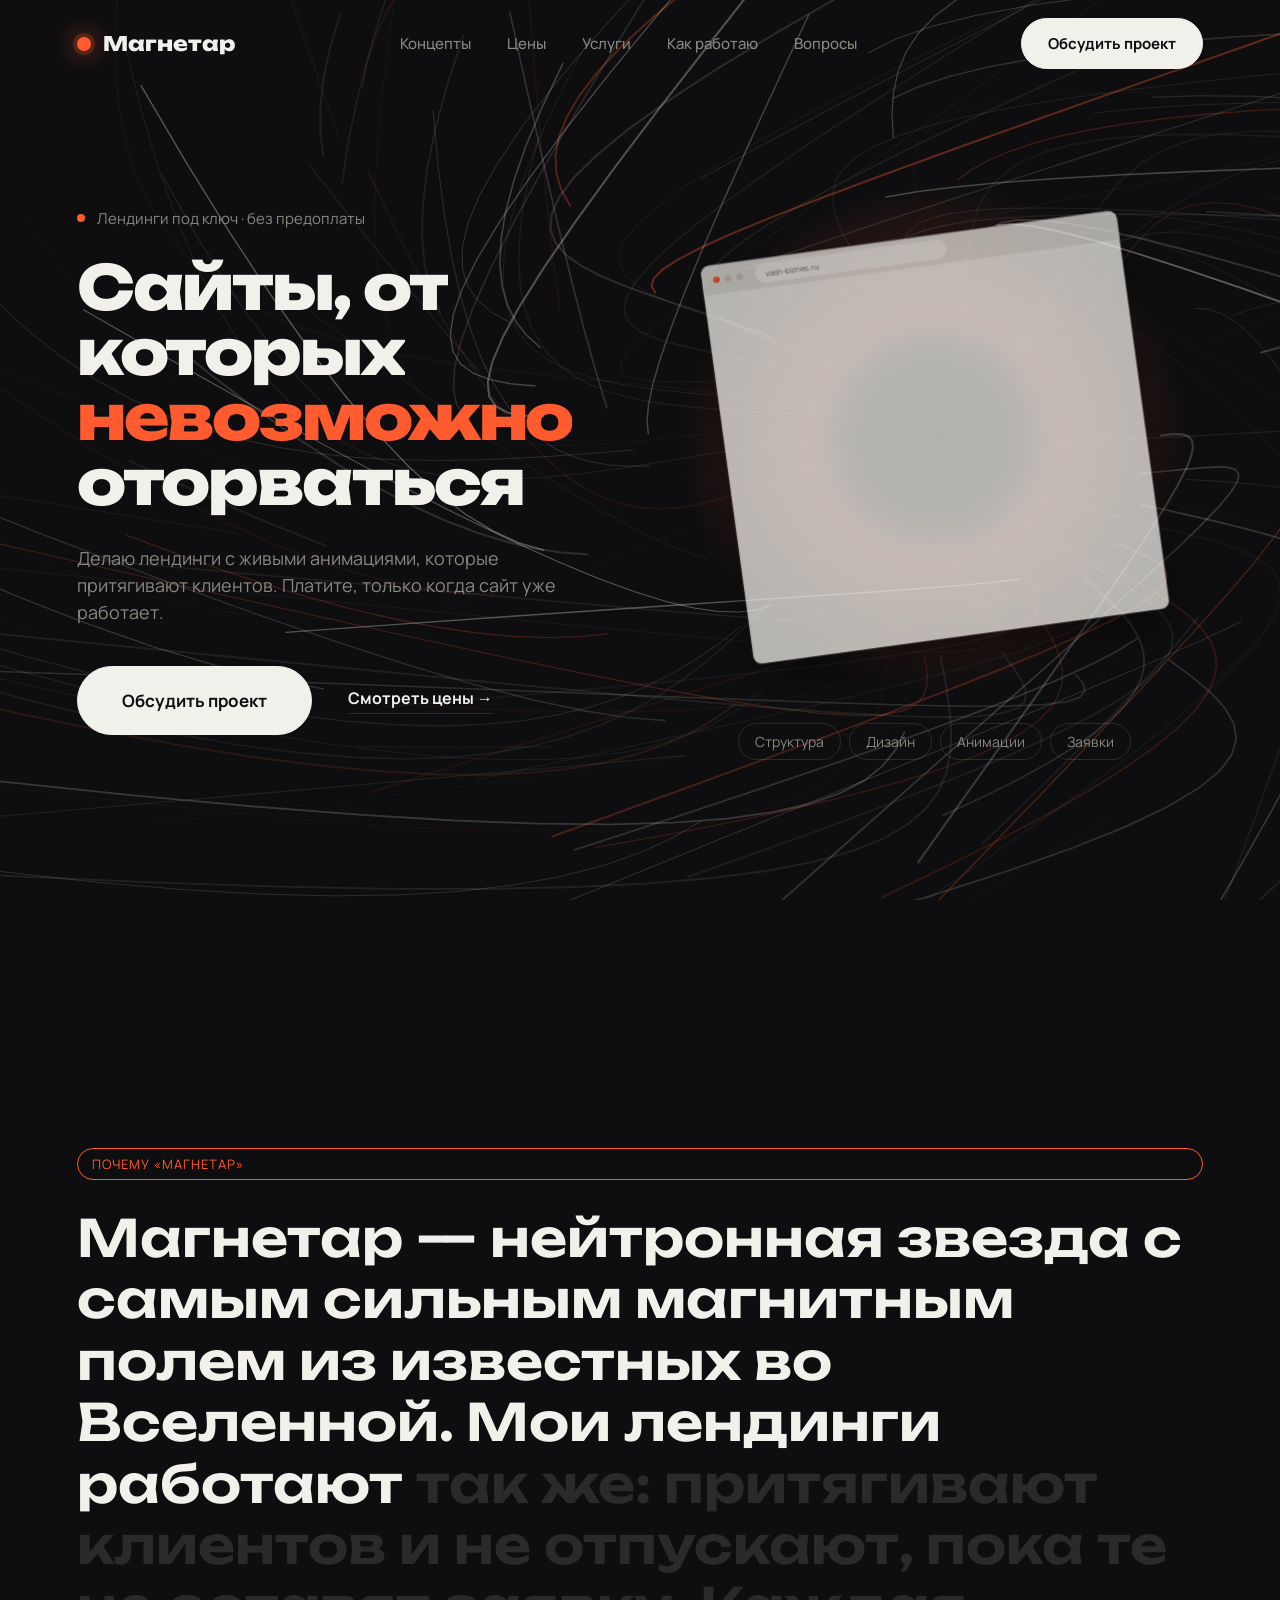
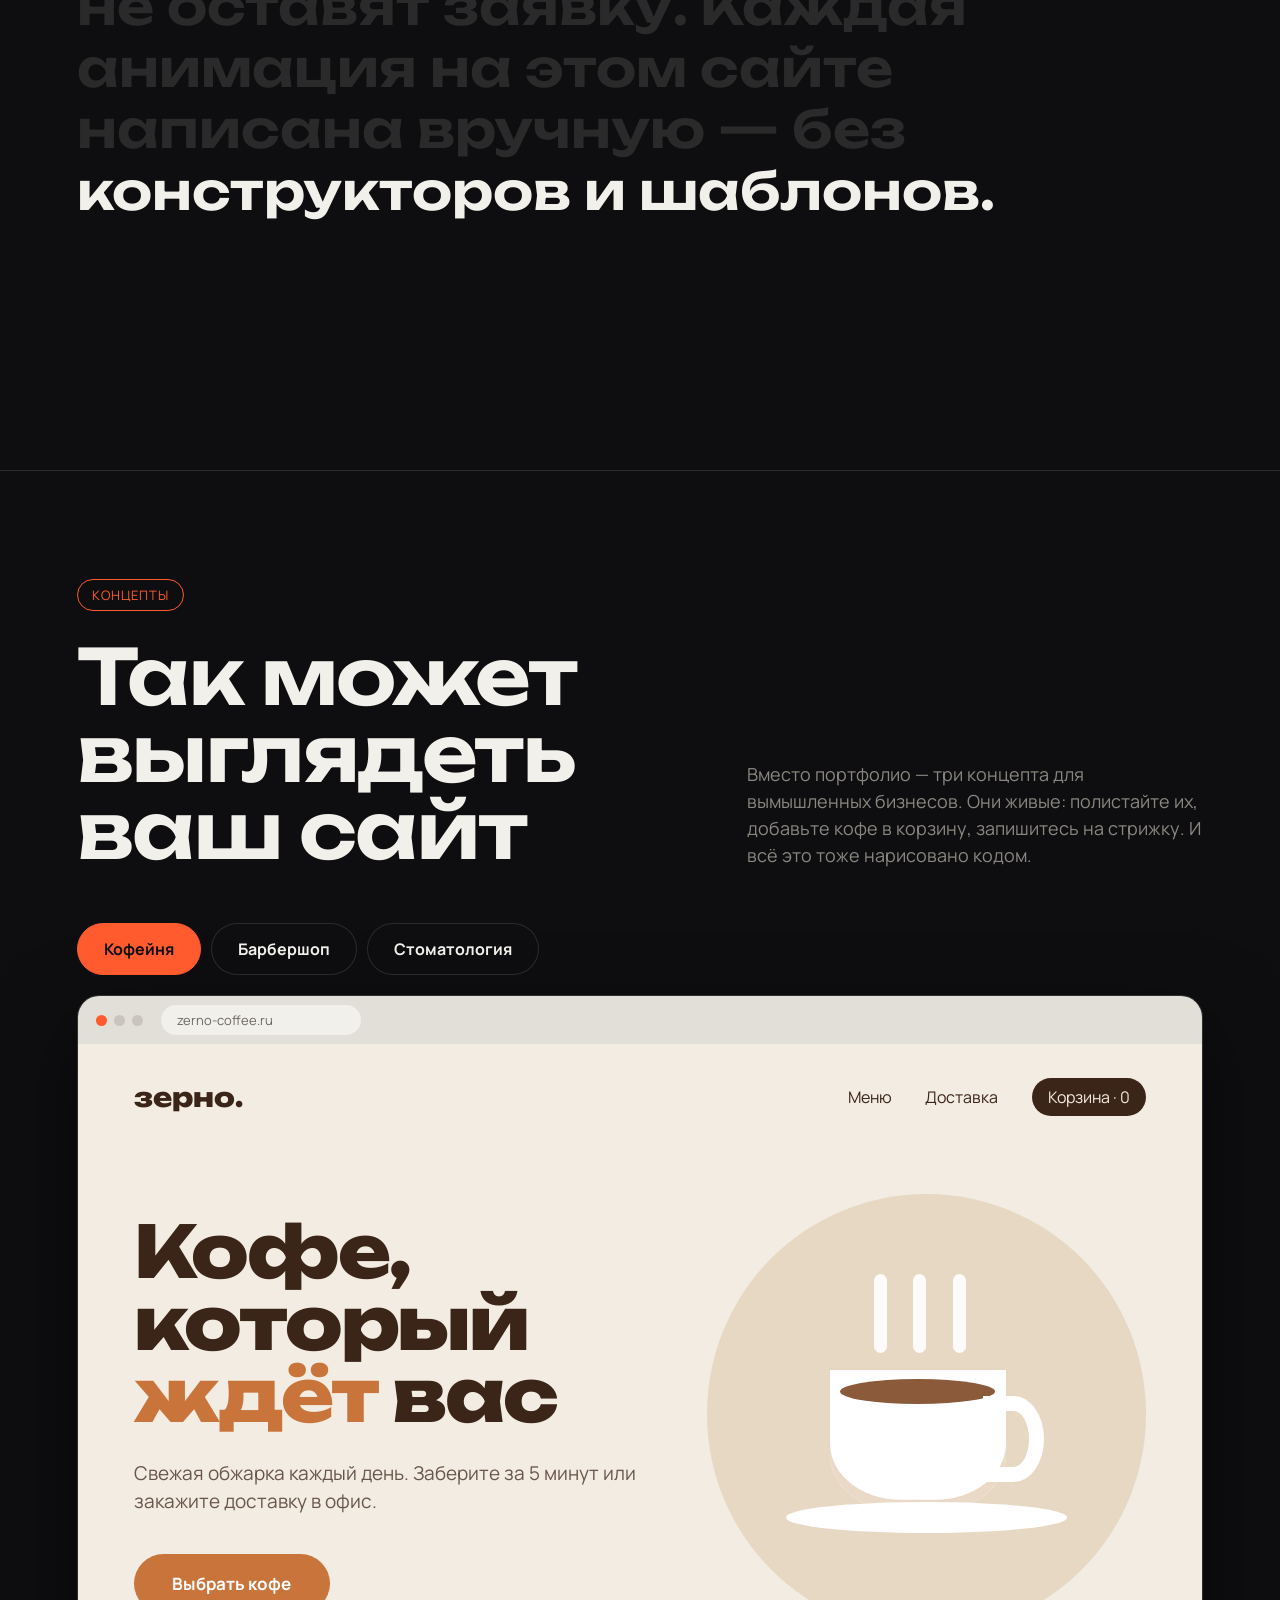
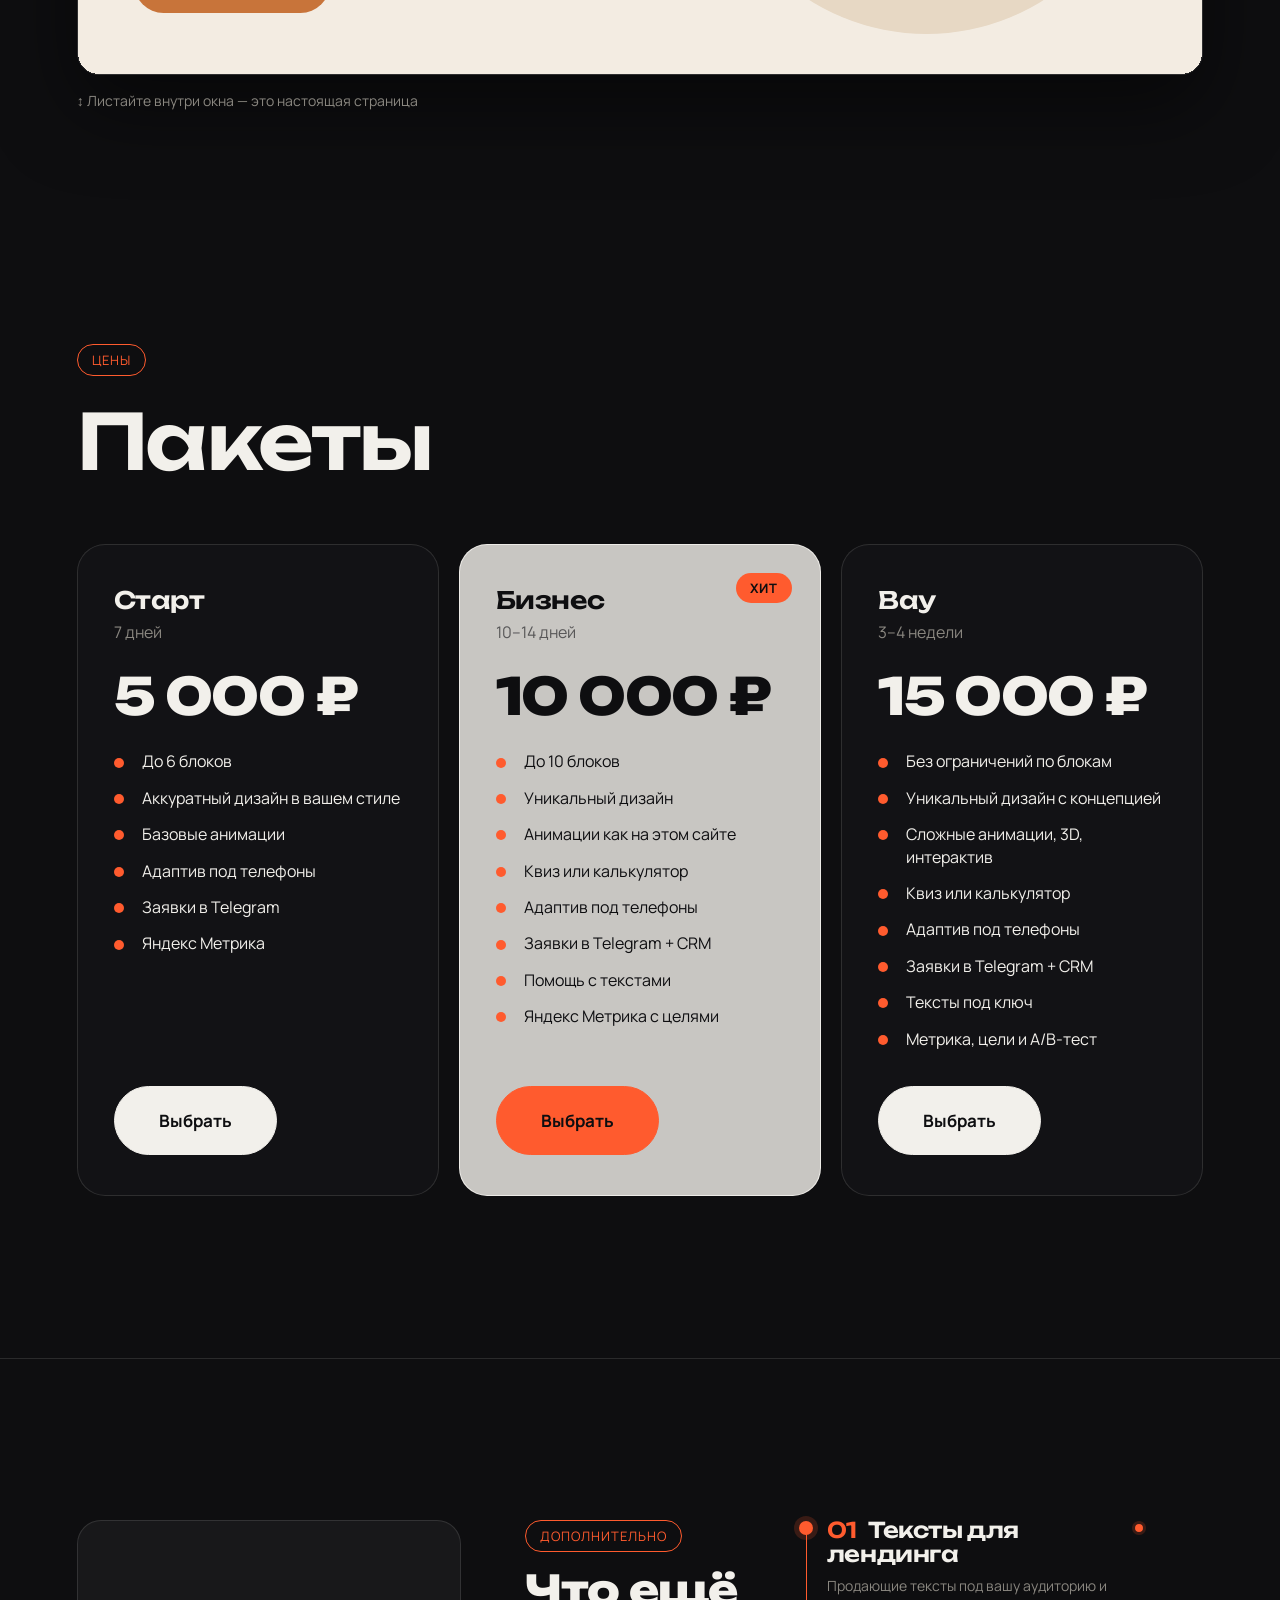
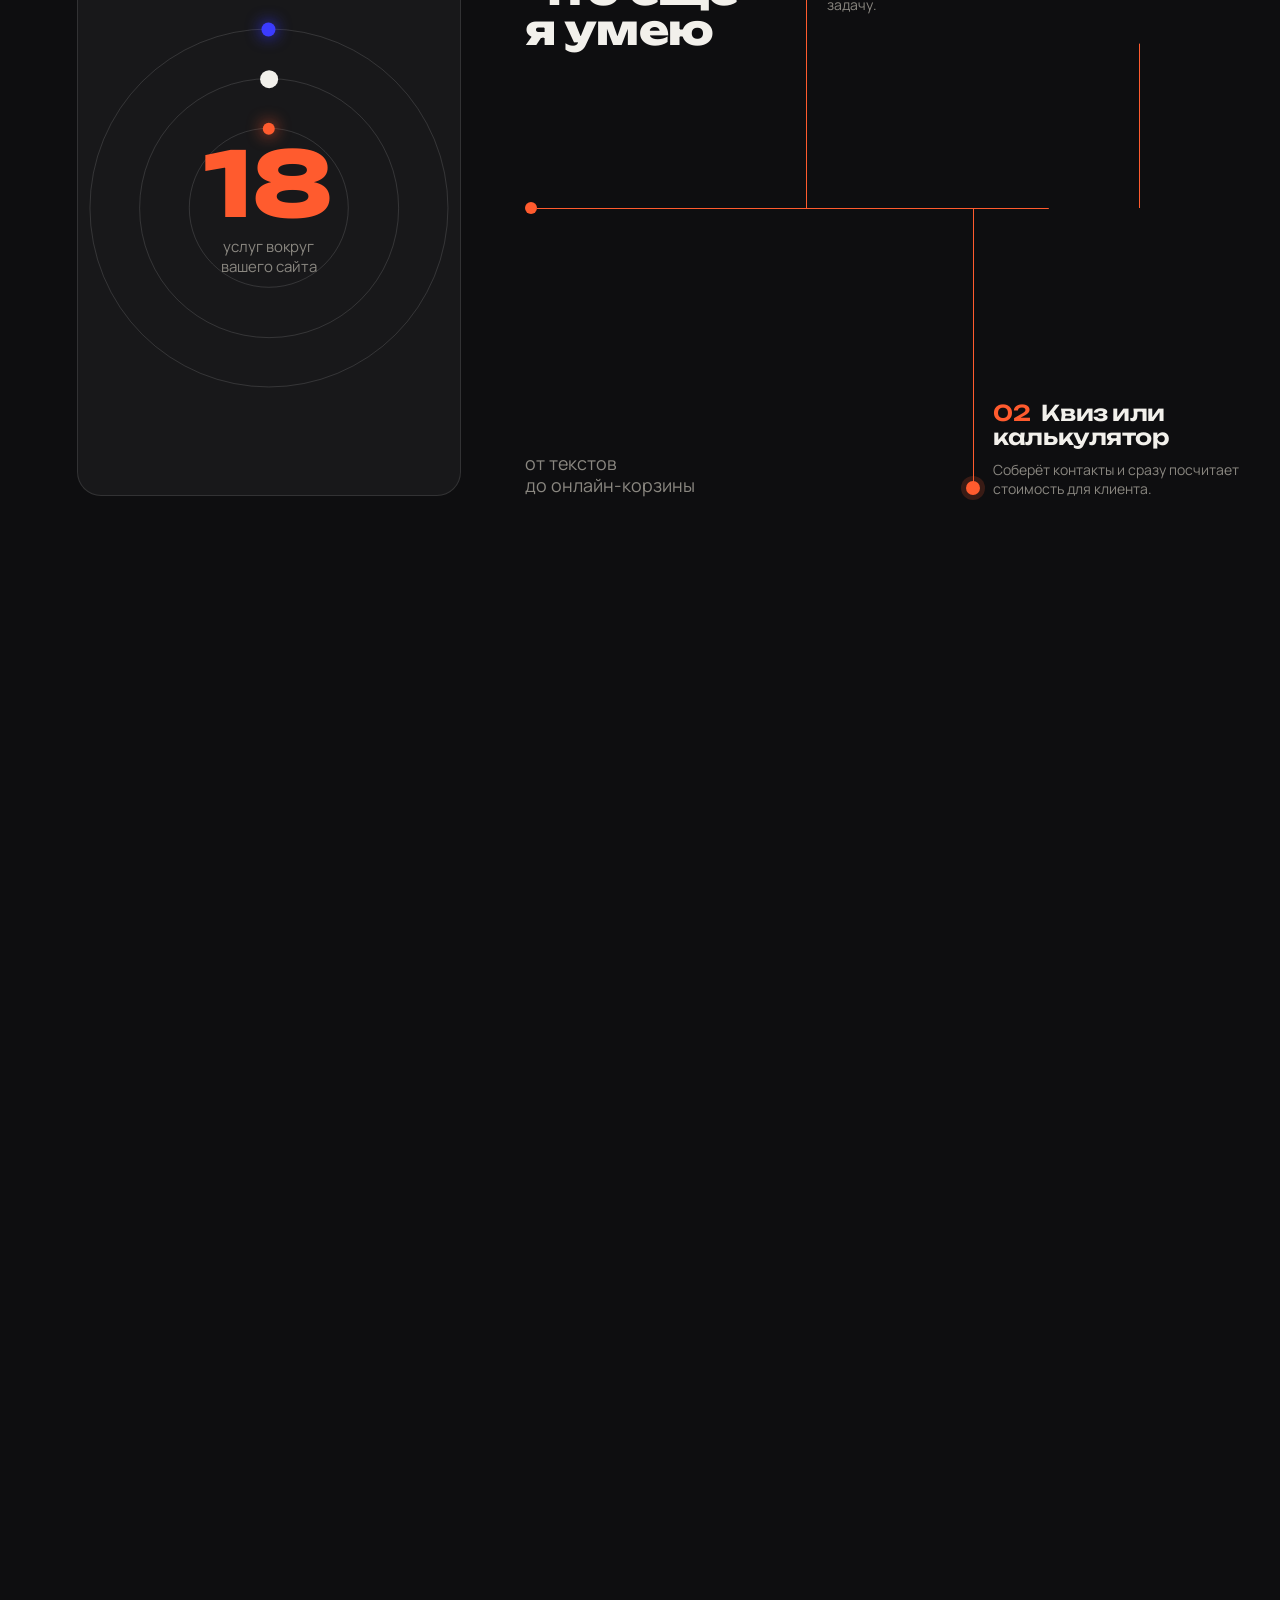
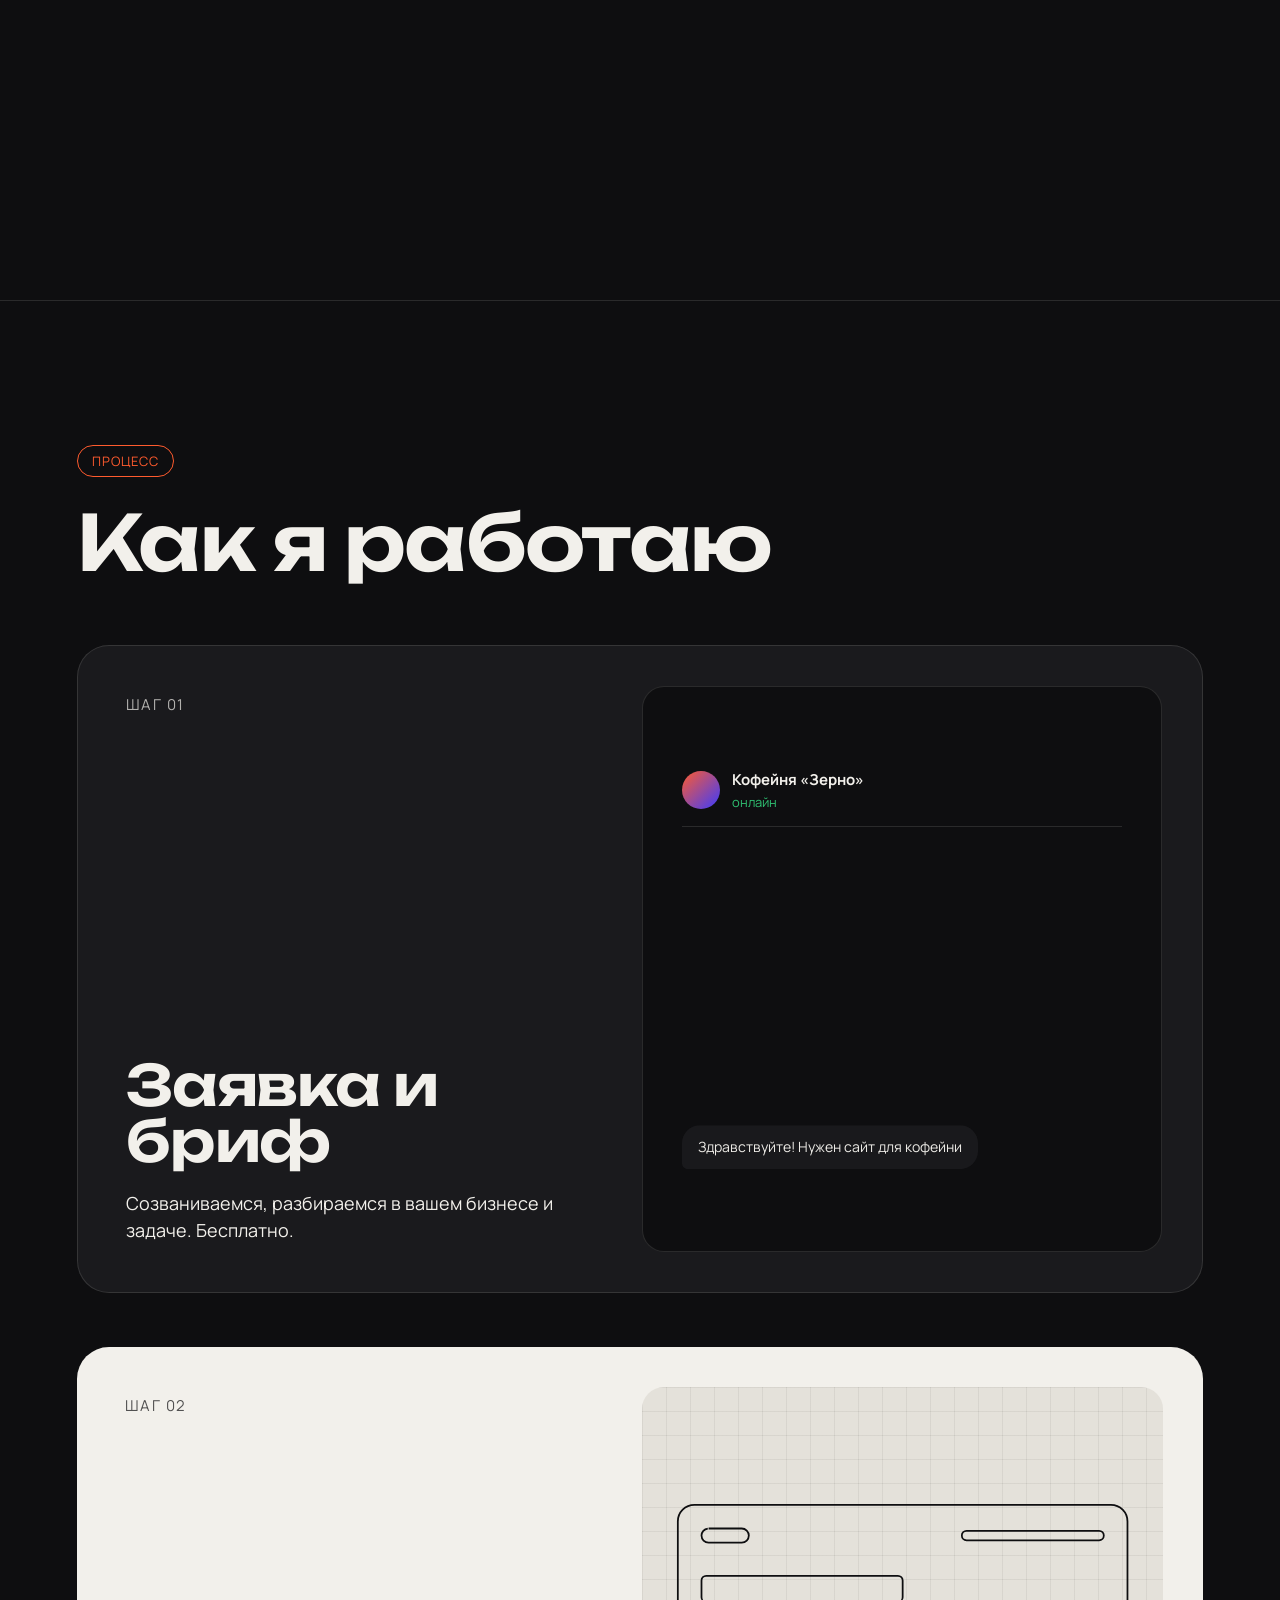
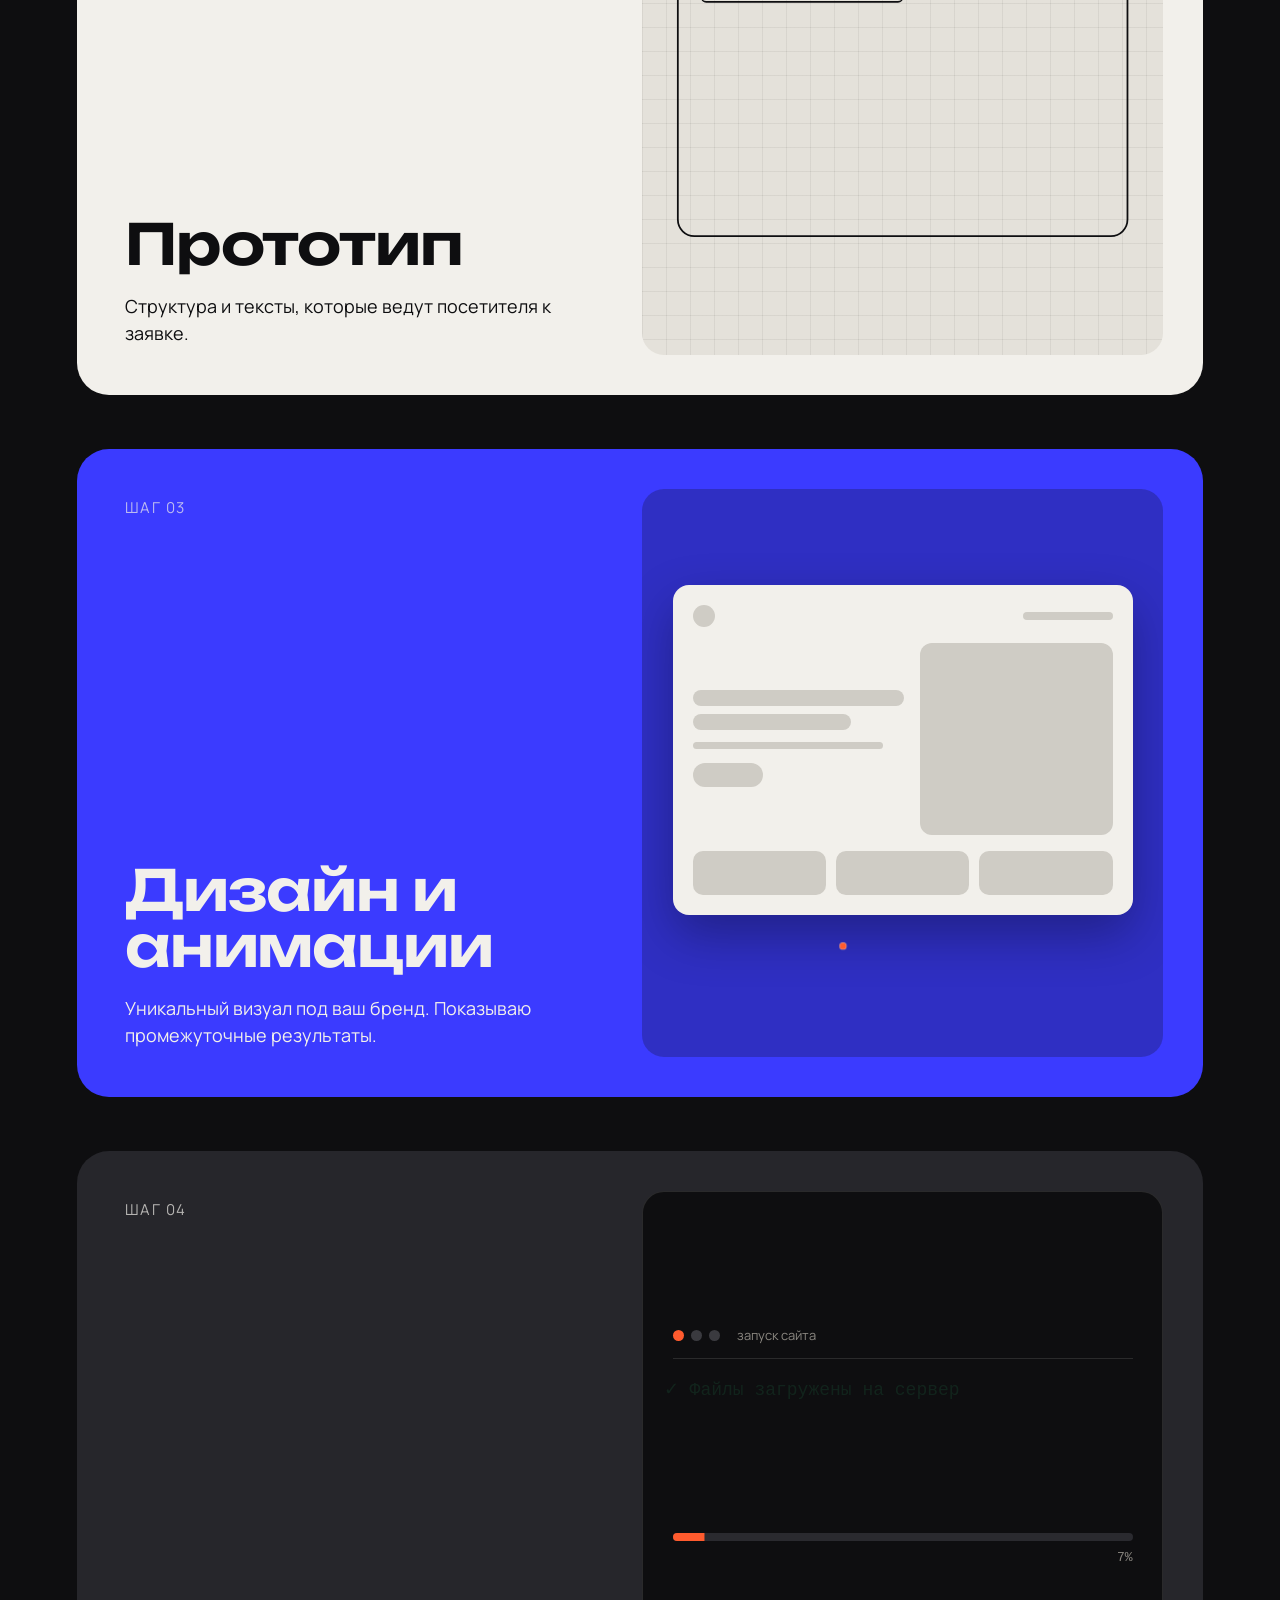
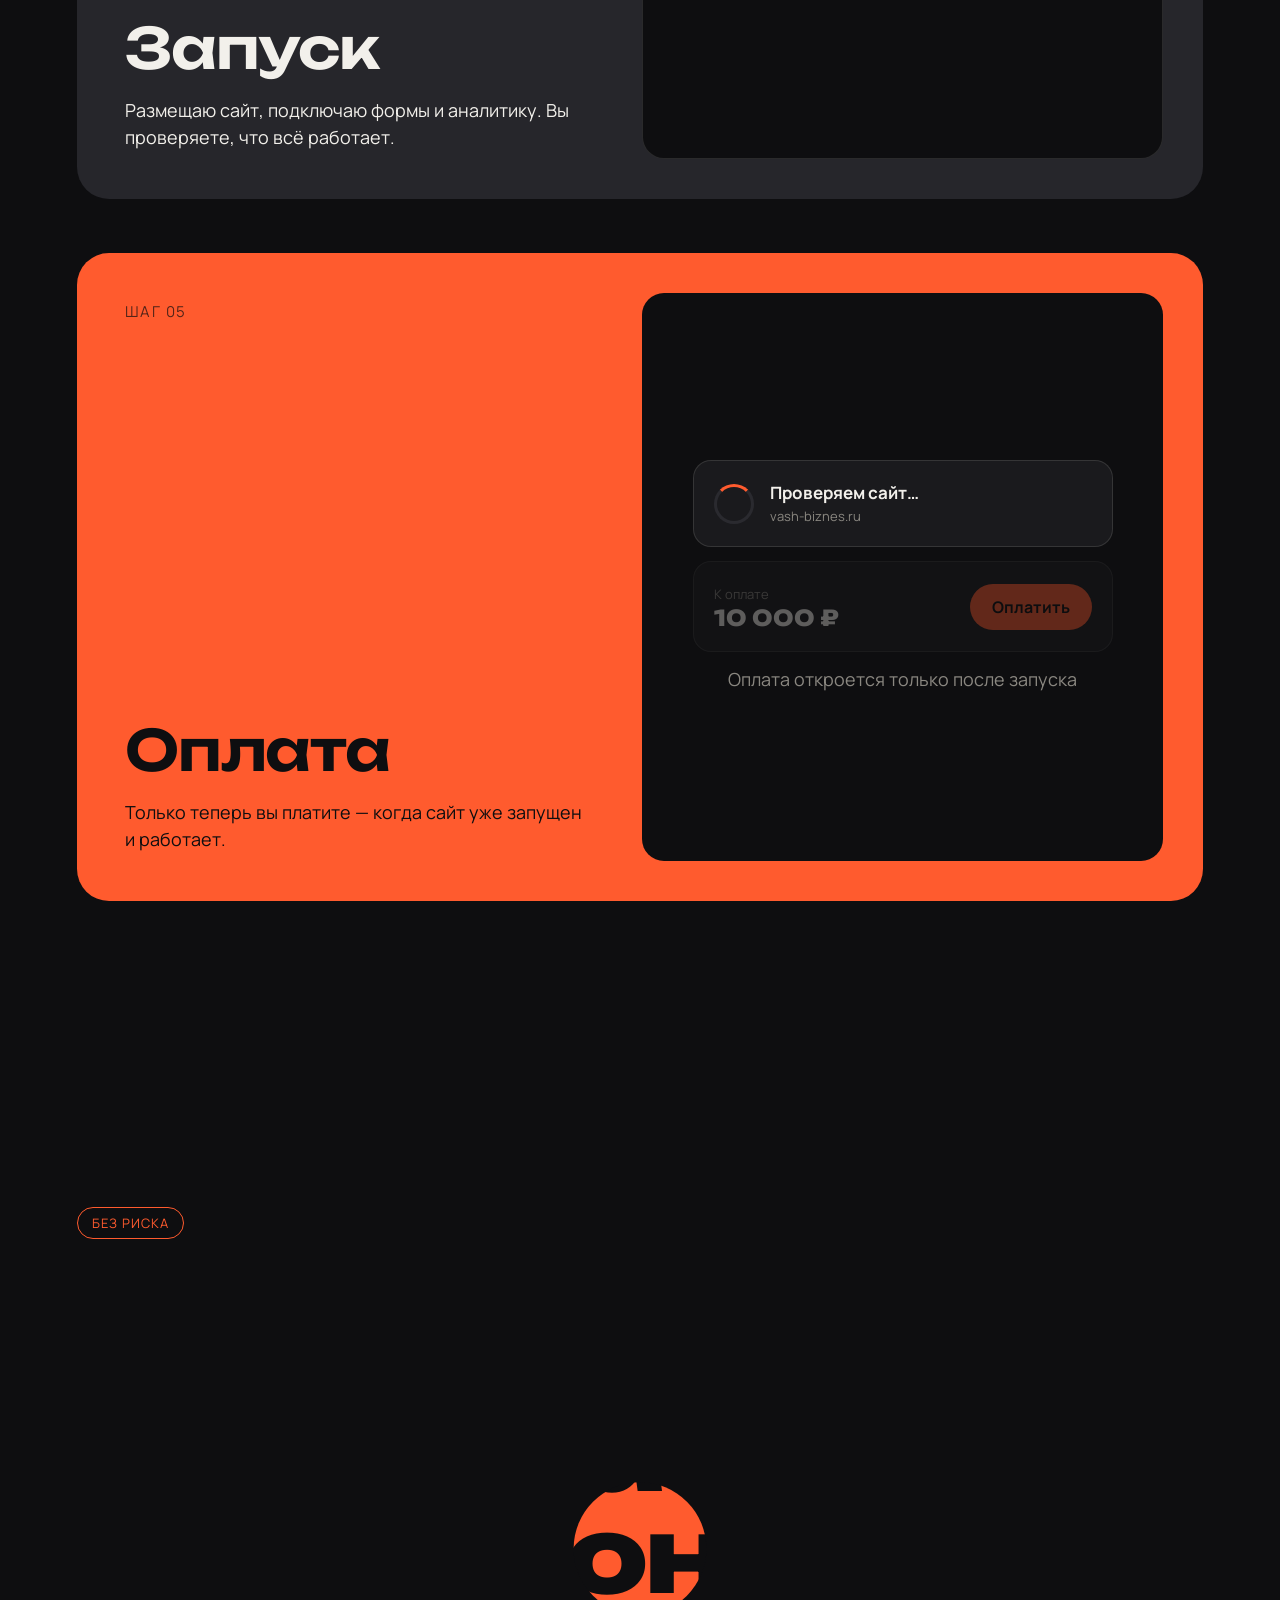
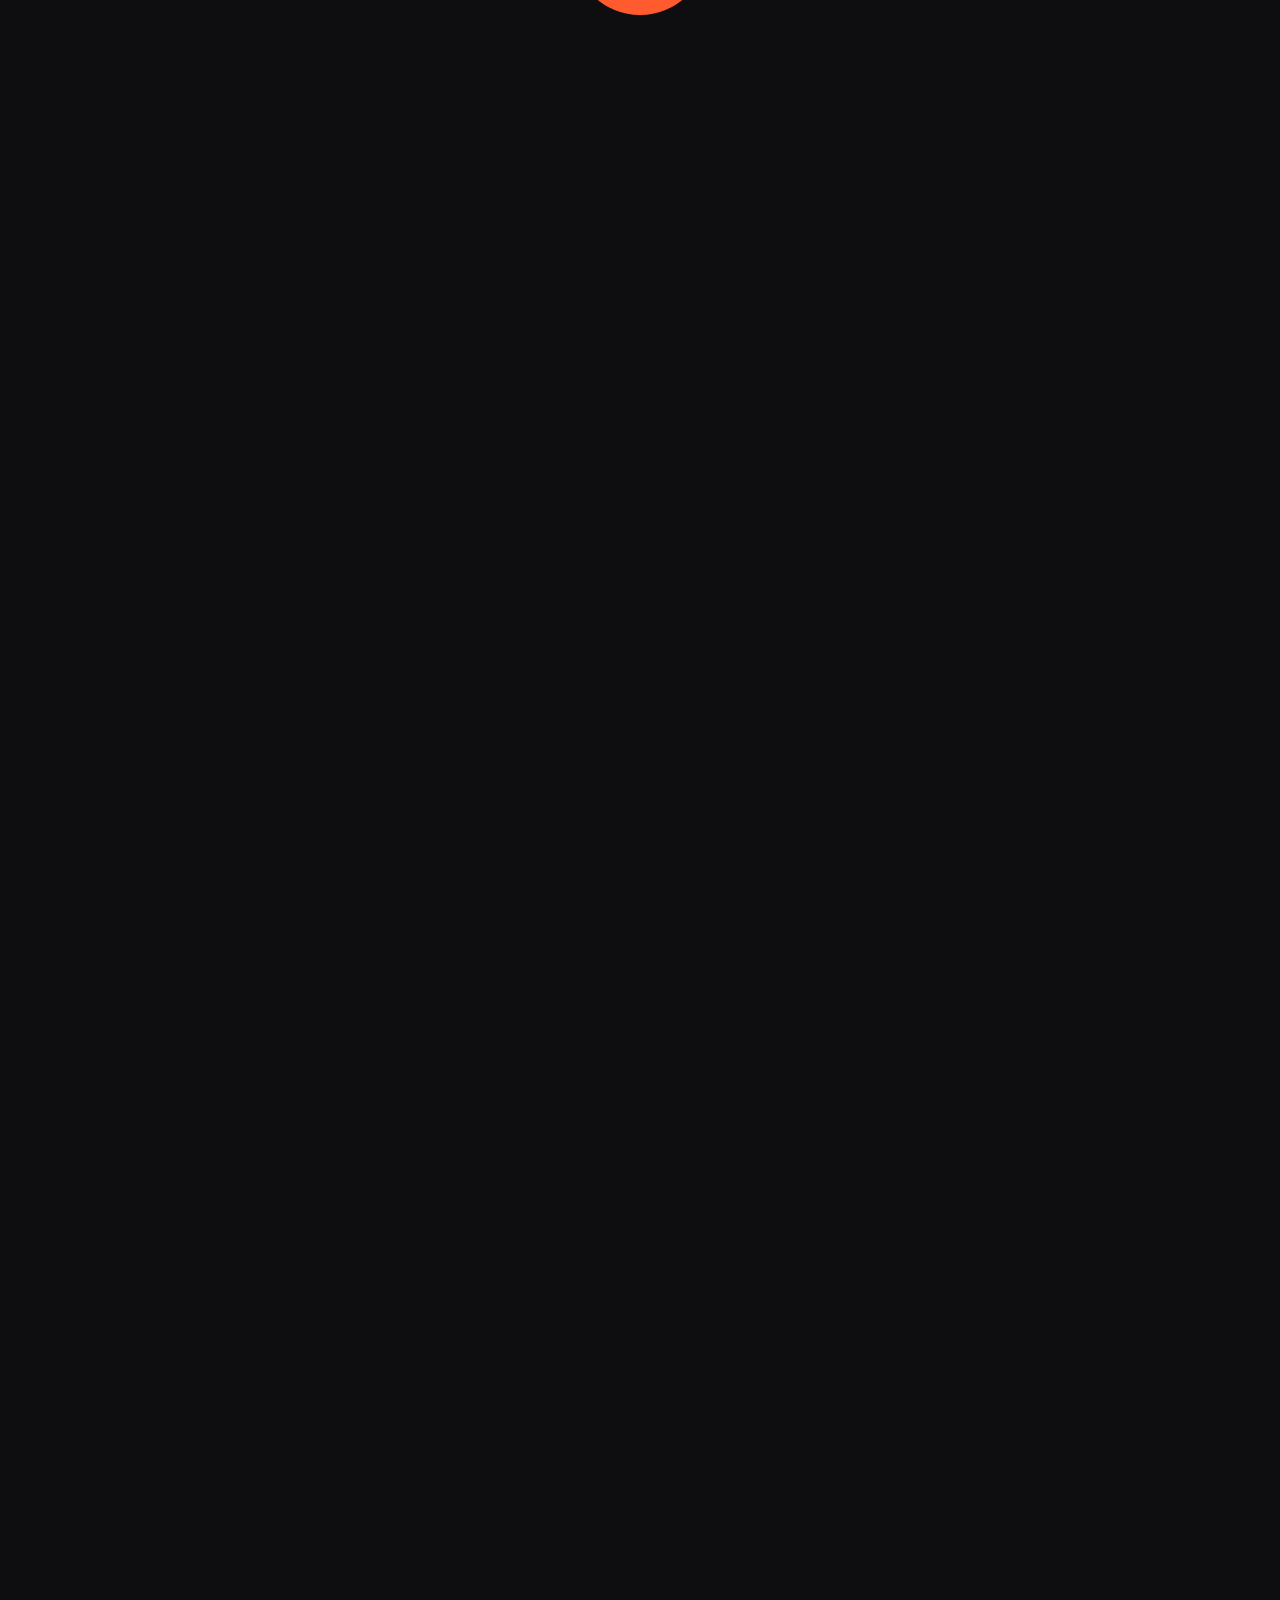
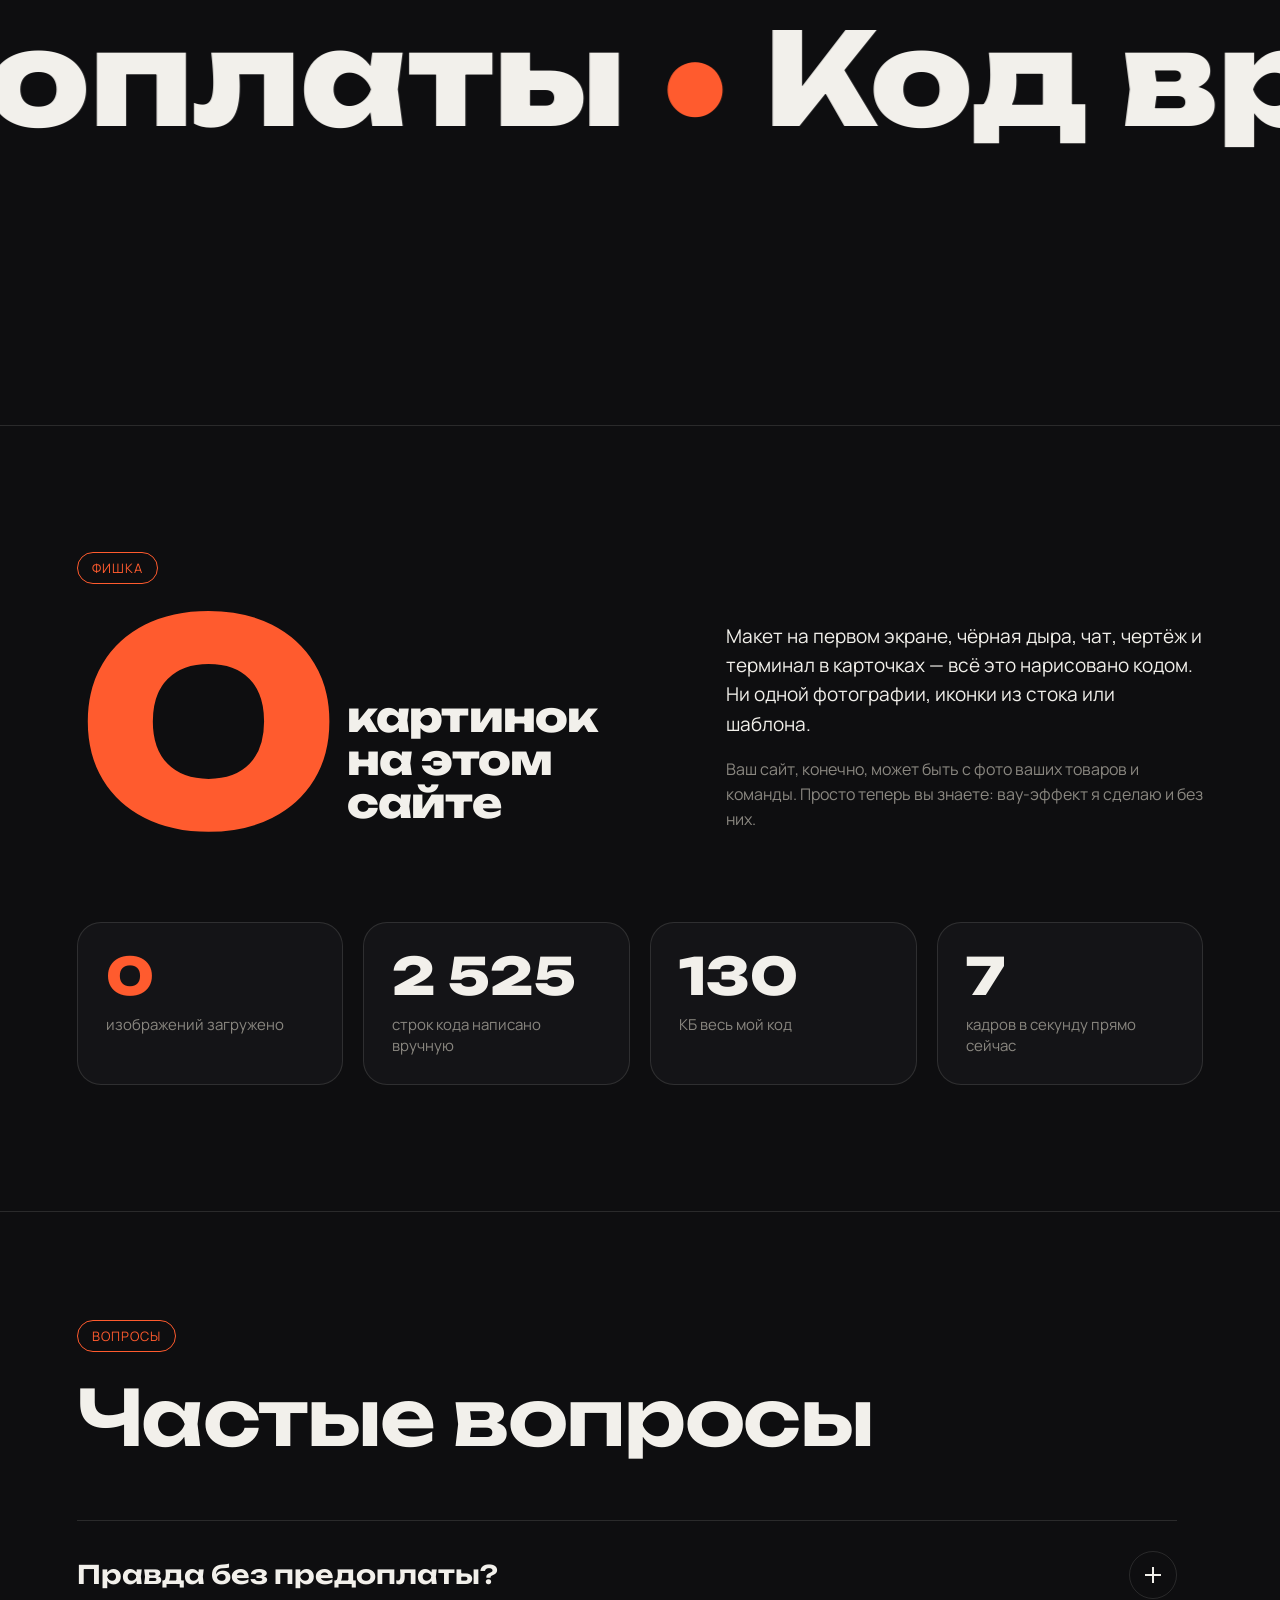
==== index.html @ 67463be8 "Свежие файлы после каждого обновления + фон над шапкой всегда Метка версии ?v=… у своих CSS и JS (to" ====
<!DOCTYPE html>
<html lang="ru">
<head>
<meta charset="UTF-8">
<!-- viewport-fit=cover + env(safe-area-inset-*) в CSS: шапка не уезжает под чёлку iPhone
     и под панель встроенного браузера Telegram -->
<meta name="viewport" content="width=device-width, initial-scale=1.0, viewport-fit=cover">
<title>Магнетар — лендинги, от которых невозможно оторваться</title>
<meta name="description" content="Лендинги с живыми анимациями, написанные вручную. Оплата — только когда сайт уже работает.">
<meta name="theme-color" content="#0e0e10">
<link rel="canonical" href="https://magnetar-web.ru/">
<!-- Превью ссылки в Telegram, ВК и мессенджерах -->
<meta property="og:type" content="website">
<meta property="og:url" content="https://magnetar-web.ru/">
<meta property="og:locale" content="ru_RU">
<meta property="og:site_name" content="Магнетар">
<meta property="og:title" content="Магнетар — сайты, от которых невозможно оторваться">
<meta property="og:description" content="Лендинги под ключ с живыми анимациями. Оплата только когда сайт уже работает.">
<meta property="og:image" content="https://magnetar-web.ru/og.png">
<meta property="og:image:width" content="1200">
<meta property="og:image:height" content="630">
<meta name="twitter:card" content="summary_large_image">
<script type="application/ld+json">
{
  "@context": "https://schema.org",
  "@type": "ProfessionalService",
  "name": "Магнетар",
  "url": "https://magnetar-web.ru/",
  "image": "https://magnetar-web.ru/og.png",
  "description": "Разработка лендингов под ключ с живыми анимациями. Оплата после запуска сайта.",
  "areaServed": "RU",
  "priceRange": "5000–15000 RUB"
}
</script>
<link rel="icon" href="data:image/svg+xml,%3Csvg xmlns='http://www.w3.org/2000/svg' viewBox='0 0 32 32'%3E%3Ccircle cx='16' cy='16' r='12' fill='%23ff5b2e'/%3E%3C/svg%3E">
<!-- самые нужные шрифты для первого экрана грузим сразу -->
<link rel="preload" href="fonts/unbounded-cyrillic-800-normal.woff2" as="font" type="font/woff2" crossorigin>
<link rel="preload" href="fonts/manrope-cyrillic-400-normal.woff2" as="font" type="font/woff2" crossorigin>
<link rel="stylesheet" href="css/fonts.css?v=202610061957">
<link rel="stylesheet" href="css/style.css?v=202610061957">
<link rel="stylesheet" href="css/extras.css?v=202610061957">
</head>
<body>

<!-- Заставка: буквы притягиваются и проваливаются в чёрную дыру -->
<div class="preloader" aria-hidden="true">
  <div class="pl-ring"><i></i></div>
  <div class="pl-word"></div>
  <div class="pl-count">0</div>
</div>

<div class="cursor" aria-hidden="true"></div>
<div class="vortex" aria-hidden="true"></div>

<!-- НАВИГАЦИЯ -->
<header class="nav">
  <a href="#top" class="logo" data-cursor><span class="logo-star"></span>Магнетар</a>
  <nav class="nav-links">
    <a href="#concepts">Концепты</a>
    <a href="#pricing">Цены</a>
    <a href="#services">Услуги</a>
    <a href="#process">Как работаю</a>
    <a href="#faq">Вопросы</a>
  </nav>
  <div class="nav-right">
    <span class="magnet nav-cta" data-magnetic="0.3"><a href="#contact" class="btn btn-pill btn-sm btn-solid" data-cursor><span class="mag-inner">Обсудить проект</span></a></span>
    <button class="burger" aria-label="Открыть меню" aria-expanded="false" aria-controls="mmenu"><i></i><i></i></button>
  </div>
</header>

<!-- Меню для телефона -->
<div class="mmenu" id="mmenu" aria-hidden="true">
  <nav class="mmenu-links">
    <a href="#concepts">Концепты</a>
    <a href="#pricing">Цены</a>
    <a href="#services">Услуги</a>
    <a href="#process">Как работаю</a>
    <a href="#faq">Вопросы</a>
    <a href="#contact">Контакты</a>
  </nav>
  <p class="mmenu-foot">Оплата — только когда сайт уже работает</p>
</div>

<!-- Плавающая кнопка связи -->
<div class="fab">
  <div class="fab-panel" id="fab-panel">
    <a href="#contact" class="fab-link">Оставить заявку</a>
  </div>
  <span class="magnet" data-magnetic="0.4"><button class="btn btn-accent fab-btn" aria-label="Связаться" aria-expanded="false" aria-controls="fab-panel" data-cursor><span class="mag-inner"><svg viewBox="0 0 24 24" width="26" height="26" fill="none" stroke="currentColor" stroke-width="2" stroke-linecap="round" stroke-linejoin="round"><path d="M21 12a8 8 0 0 1-11.6 7.1L4 20.5l1.4-4.9A8 8 0 1 1 21 12z"/></svg></span></button></span>
</div>

<main>

<!-- ГЛАВНЫЙ ЭКРАН -->
<section class="hero" id="top">
  <div class="hero-grid wrap">
    <div class="hero-content">
      <p class="hero-kicker"><span class="pulse"></span>Лендинги под ключ · без предоплаты</p>
      <h1>
        <span class="word"><span>Сайты,</span></span>
        <span class="word"><span>от</span></span>
        <span class="word"><span>которых</span></span>
        <span class="word"><span><em>невозможно</em></span></span>
        <span class="word"><span>оторваться</span></span>
      </h1>
      <p class="hero-sub">Делаю лендинги с живыми анимациями, которые притягивают клиентов. Платите, только когда сайт уже работает.</p>
      <div class="hero-actions">
        <span class="magnet" data-magnetic="0.3"><a href="#contact" class="btn btn-pill btn-solid" data-cursor><span class="mag-inner">Обсудить проект</span></a></span>
        <a href="#pricing" class="link-arrow" data-cursor>Смотреть цены →</a>
      </div>
    </div>

    <!-- Макет лендинга, который собирается на глазах -->
    <div class="mock-wrap" aria-hidden="true">
      <div class="mock">
        <div class="mock-bar">
          <span class="mock-dots"><i></i><i></i><i></i></span>
          <span class="mock-url">vash-biznes.ru</span>
        </div>
        <div class="mock-page">
          <div class="m-nav">
            <span class="m-logo"></span>
            <span class="m-links"><i></i><i></i><i></i></span>
            <span class="m-navbtn"></span>
          </div>
          <div class="m-hero">
            <div class="m-hero-text">
              <span class="m-tag">Доставка за 30 минут</span>
              <span class="m-title"><span>Свежий</span> <span>кофе</span> <span>к&nbsp;вам</span> <span>домой</span></span>
              <span class="m-line"></span>
              <span class="m-line m-line--short"></span>
              <span class="m-btn">Заказать</span>
            </div>
            <div class="m-img"><span class="m-circle m-circle--1"></span><span class="m-circle m-circle--2"></span></div>
          </div>
          <div class="m-cards">
            <div class="m-card"><i></i><b></b><b></b></div>
            <div class="m-card"><i></i><b></b><b></b></div>
            <div class="m-card"><i></i><b></b><b></b></div>
          </div>
          <div class="m-form">
            <span class="m-input">+7 (900) 123-45-67</span>
            <span class="m-submit">Отправить</span>
          </div>
        </div>
        <svg class="m-cursor" viewBox="0 0 24 24"><path d="M4 2l16 9.5-7 1.5-3.5 7z" fill="#0e0e10" stroke="#f2f0eb" stroke-width="1.5" stroke-linejoin="round"/></svg>
        <div class="m-toast">
          <span class="m-toast-icon">✓</span>
          <span><b>Новая заявка!</b><small>Заявок сегодня: <span class="m-count">12</span></small></span>
        </div>
      </div>
      <ol class="mock-steps">
        <li>Структура</li>
        <li>Дизайн</li>
        <li>Анимации</li>
        <li>Заявки</li>
      </ol>
    </div>
  </div>
</section>

<!-- МАНИФЕСТ -->
<section class="manifesto wrap" id="about">
  <span class="tag">Почему «Магнетар»</span>
  <p class="reveal-text" data-split>Магнетар — нейтронная звезда с самым сильным магнитным полем из известных во Вселенной. Мои лендинги работают так же: притягивают клиентов и не отпускают, пока те не оставят заявку. Каждая анимация на этом сайте написана вручную — без конструкторов и шаблонов.</p>
</section>

<!-- КОНЦЕПТЫ — живые мини-сайты вместо портфолио -->
<section class="concepts wrap" id="concepts">
  <span class="tag">Концепты</span>
  <div class="concepts-head">
    <h2 class="section-title">Так может выглядеть ваш&nbsp;сайт</h2>
    <p>Вместо портфолио — три концепта для вымышленных бизнесов. Они живые: полистайте их, добавьте кофе в корзину, запишитесь на стрижку. И всё это тоже нарисовано кодом.</p>
  </div>

  <div class="c-tabs" role="tablist">
    <button class="c-tab active" role="tab" aria-selected="true" data-c="0" data-url="zerno-coffee.ru" data-cursor>Кофейня</button>
    <button class="c-tab" role="tab" aria-selected="false" data-c="1" data-url="britva-barber.ru" data-cursor>Барбершоп</button>
    <button class="c-tab" role="tab" aria-selected="false" data-c="2" data-url="ulybka-dent.ru" data-cursor>Стоматология</button>
  </div>

  <div class="c-frame">
    <div class="c-bar"><span class="mock-dots"><i></i><i></i><i></i></span><span class="c-url">zerno-coffee.ru</span></div>
    <div class="c-view" data-lenis-prevent>

      <!-- Кофейня -->
      <div class="cpt cpt-coffee active">
        <div class="cc-nav"><b>зерно.</b><span>Меню</span><span>Доставка</span><span class="cc-cart">Корзина · <i class="cc-count">0</i></span></div>
        <div class="cc-hero">
          <div>
            <h3>Кофе, который <em>ждёт</em> вас</h3>
            <p>Свежая обжарка каждый день. Заберите за 5 минут или закажите доставку в офис.</p>
            <span class="cc-btn">Выбрать кофе</span>
          </div>
          <div class="cc-cup"><span class="steam"></span><span class="steam"></span><span class="steam"></span><span class="cup"></span><span class="saucer"></span></div>
        </div>
        <h4 class="cc-h">Меню</h4>
        <div class="cc-menu">
          <div class="cc-item"><span class="bean" style="--c:#c8743a"></span><b>Капучино</b><small>250 мл</small><span class="cc-row">220 ₽<button class="cc-add" aria-label="В корзину">+</button></span></div>
          <div class="cc-item"><span class="bean" style="--c:#8a5a3b"></span><b>Флэт уайт</b><small>200 мл</small><span class="cc-row">240 ₽<button class="cc-add" aria-label="В корзину">+</button></span></div>
          <div class="cc-item"><span class="bean" style="--c:#a78bdb"></span><b>Лавандовый раф</b><small>300 мл</small><span class="cc-row">280 ₽<button class="cc-add" aria-label="В корзину">+</button></span></div>
          <div class="cc-item"><span class="bean" style="--c:#3b2418"></span><b>Эспрессо</b><small>40 мл</small><span class="cc-row">150 ₽<button class="cc-add" aria-label="В корзину">+</button></span></div>
        </div>
        <div class="cc-promo"><b>Второй кофе — в подарок</b><span>до 11:00 по будням</span></div>
        <div class="cc-foot">ул. Примерная, 1 · каждый день 8:00–22:00</div>
      </div>

      <!-- Барбершоп -->
      <div class="cpt cpt-barber">
        <div class="cb-nav"><b>БРИТВА</b><span>Услуги</span><span>Мастера</span><span class="cb-btn">Записаться</span></div>
        <div class="cb-hero">
          <h3>Мужские стрижки<br><em>без ожидания</em></h3>
          <div class="cb-pole"><span></span></div>
        </div>
        <div class="cb-list">
          <div><span>Стрижка</span><i></i><b>1 500 ₽</b></div>
          <div><span>Борода</span><i></i><b>900 ₽</b></div>
          <div><span>Стрижка + борода</span><i></i><b>2 200 ₽</b></div>
          <div><span>Камуфляж седины</span><i></i><b>1 200 ₽</b></div>
        </div>
        <h4 class="cb-h">Онлайн-запись на завтра</h4>
        <div class="cb-slots">
          <button>10:00</button><button disabled>11:00</button><button>12:00</button><button>13:00</button>
          <button disabled>14:00</button><button>15:00</button><button>16:00</button><button>18:00</button>
        </div>
        <p class="cb-done">Выберите удобное время</p>
      </div>

      <!-- Стоматология -->
      <div class="cpt cpt-dent">
        <div class="cd-nav"><b>Улыбка<em>+</em></b><span>Услуги</span><span>Врачи</span><span class="cd-phone">+7 900 000-00-00</span></div>
        <div class="cd-hero">
          <div>
            <span class="cd-badge">Первая консультация бесплатно</span>
            <h3>Лечим зубы без&nbsp;боли и&nbsp;страха</h3>
          </div>
          <div class="cd-tooth"><span class="tooth"></span><span class="spark"></span><span class="spark"></span></div>
        </div>
        <div class="cd-quiz">
          <b class="cd-q">Что вас беспокоит?</b>
          <div class="cd-opts"><button>Болит зуб</button><button>Хочу белые зубы</button><button>Профосмотр</button><button>Брекеты</button></div>
          <p class="cd-res">Подберём врача и время — оставьте телефон, перезвоним за 5 минут</p>
        </div>
        <div class="cd-docs">
          <div><span class="ava" style="--c:#12a39a">АК</span><b>Анна Ким</b><small>Терапевт · 12 лет</small></div>
          <div><span class="ava" style="--c:#3b6cff">ИС</span><b>Игорь Савин</b><small>Ортодонт · 9 лет</small></div>
          <div><span class="ava" style="--c:#f0a23b">МЛ</span><b>Мария Лебедева</b><small>Хирург · 15 лет</small></div>
        </div>
      </div>

    </div>
  </div>
  <p class="c-hint">↕ Листайте внутри окна — это настоящая страница</p>
</section>

<!-- ПАКЕТЫ -->
<section class="pricing wrap" id="pricing">
  <span class="tag">Цены</span>
  <h2 class="section-title">Пакеты</h2>
  <div class="plans">
    <article class="plan">
      <div>
        <h3 class="plan-name">Старт</h3>
        <p class="plan-term">7 дней</p>
      </div>
      <p class="plan-price">5 000 ₽</p>
      <ul class="plan-list">
        <li>До 6 блоков</li>
        <li>Аккуратный дизайн в вашем стиле</li>
        <li>Базовые анимации</li>
        <li>Адаптив под телефоны</li>
        <li>Заявки в Telegram</li>
        <li>Яндекс Метрика</li>
      </ul>
      <div class="plan-cta"><span class="magnet" data-magnetic="0.3"><a href="#contact" class="btn btn-pill btn-solid" data-plan="Старт" data-cursor><span class="mag-inner">Выбрать</span></a></span></div>
    </article>

    <article class="plan plan--hit">
      <span class="plan-badge">Хит</span>
      <div>
        <h3 class="plan-name">Бизнес</h3>
        <p class="plan-term">10–14 дней</p>
      </div>
      <p class="plan-price">10 000 ₽</p>
      <ul class="plan-list">
        <li>До 10 блоков</li>
        <li>Уникальный дизайн</li>
        <li>Анимации как на этом сайте</li>
        <li>Квиз или калькулятор</li>
        <li>Адаптив под телефоны</li>
        <li>Заявки в Telegram + CRM</li>
        <li>Помощь с текстами</li>
        <li>Яндекс Метрика с целями</li>
      </ul>
      <div class="plan-cta"><span class="magnet" data-magnetic="0.3"><a href="#contact" class="btn btn-pill btn-accent" data-plan="Бизнес" data-cursor><span class="mag-inner">Выбрать</span></a></span></div>
    </article>

    <article class="plan">
      <div>
        <h3 class="plan-name">Вау</h3>
        <p class="plan-term">3–4 недели</p>
      </div>
      <p class="plan-price">15 000 ₽</p>
      <ul class="plan-list">
        <li>Без ограничений по блокам</li>
        <li>Уникальный дизайн с концепцией</li>
        <li>Сложные анимации, 3D, интерактив</li>
        <li>Квиз или калькулятор</li>
        <li>Адаптив под телефоны</li>
        <li>Заявки в Telegram + CRM</li>
        <li>Тексты под ключ</li>
        <li>Метрика, цели и A/B-тест</li>
      </ul>
      <div class="plan-cta"><span class="magnet" data-magnetic="0.3"><a href="#contact" class="btn btn-pill btn-solid" data-plan="Вау" data-cursor><span class="mag-inner">Выбрать</span></a></span></div>
    </article>
  </div>
</section>

<!-- ДОП. УСЛУГИ — таймлайн с горизонтальным скроллом -->
<section class="journey" id="services">
  <div class="j-track">

    <!-- вместо фото — орбита, нарисованная кодом -->
    <div class="j-orbit" aria-hidden="true">
      <div class="orbit-ring orbit-ring--1"><i></i></div>
      <div class="orbit-ring orbit-ring--2"><i></i></div>
      <div class="orbit-ring orbit-ring--3"><i></i></div>
      <div class="orbit-core"><b>18</b><span>услуг вокруг<br>вашего сайта</span></div>
    </div>

    <div class="j-area" style="--n: 18">
      <div class="j-line"><span class="j-cap"></span><span class="j-bar"></span><span class="j-cap"></span></div>

      <div class="j-head">
        <span class="tag">Дополнительно</span>
        <h2>Что ещё я&nbsp;умею</h2>
      </div>
      <p class="j-period">от текстов<br>до онлайн-корзины</p>

      <div class="j-item j-top" style="--i: 0"><span class="j-stem"></span><span class="j-dot"></span><div class="j-text"><span class="j-mask"><h3 class="j-title"><em>01</em> Тексты для лендинга</h3></span><span class="j-mask"><p class="j-desc">Продающие тексты под вашу аудиторию и задачу.</p></span></div></div>
      <div class="j-item j-bottom" style="--i: 1"><span class="j-stem"></span><span class="j-dot"></span><div class="j-text"><span class="j-mask"><h3 class="j-title"><em>02</em> Квиз или калькулятор</h3></span><span class="j-mask"><p class="j-desc">Соберёт контакты и сразу посчитает стоимость для клиента.</p></span></div></div>
      <div class="j-item j-top" style="--i: 2"><span class="j-stem"></span><span class="j-dot"></span><div class="j-text"><span class="j-mask"><h3 class="j-title"><em>03</em> Онлайн-корзина</h3></span><span class="j-mask"><p class="j-desc">Товары, корзина и оформление заказа прямо на сайте.</p></span></div></div>
      <div class="j-item j-bottom" style="--i: 3"><span class="j-stem"></span><span class="j-dot"></span><div class="j-text"><span class="j-mask"><h3 class="j-title"><em>04</em> Онлайн-оплата</h3></span><span class="j-mask"><p class="j-desc">Клиенты платят прямо на сайте.</p></span></div></div>
      <div class="j-item j-top" style="--i: 4"><span class="j-stem"></span><span class="j-dot"></span><div class="j-text"><span class="j-mask"><h3 class="j-title"><em>05</em> Онлайн-запись</h3></span><span class="j-mask"><p class="j-desc">Клиент сам выбирает дату и время — для салонов, врачей, услуг.</p></span></div></div>
      <div class="j-item j-bottom" style="--i: 5"><span class="j-stem"></span><span class="j-dot"></span><div class="j-text"><span class="j-mask"><h3 class="j-title"><em>06</em> Каталог или прайс</h3></span><span class="j-mask"><p class="j-desc">Товары и услуги с описанием и ценами.</p></span></div></div>
      <div class="j-item j-top" style="--i: 6"><span class="j-stem"></span><span class="j-dot"></span><div class="j-text"><span class="j-mask"><h3 class="j-title"><em>07</em> Подключение CRM</h3></span><span class="j-mask"><p class="j-desc">Заявки сразу попадают в Битрикс24 или amoCRM.</p></span></div></div>
      <div class="j-item j-bottom" style="--i: 7"><span class="j-stem"></span><span class="j-dot"></span><div class="j-text"><span class="j-mask"><h3 class="j-title"><em>08</em> Дополнительные страницы</h3></span><span class="j-mask"><p class="j-desc">«О компании», «Контакты», отдельная страница под услугу.</p></span></div></div>
      <div class="j-item j-top" style="--i: 8"><span class="j-stem"></span><span class="j-dot"></span><div class="j-text"><span class="j-mask"><h3 class="j-title"><em>09</em> Логотип</h3></span><span class="j-mask"><p class="j-desc">Простой и запоминающийся знак для бизнеса.</p></span></div></div>
      <div class="j-item j-bottom" style="--i: 9"><span class="j-stem"></span><span class="j-dot"></span><div class="j-text"><span class="j-mask"><h3 class="j-title"><em>10</em> Фирменный стиль</h3></span><span class="j-mask"><p class="j-desc">Цвета, шрифты, кнопки и иконки в одном стиле.</p></span></div></div>
      <div class="j-item j-top" style="--i: 10"><span class="j-stem"></span><span class="j-dot"></span><div class="j-text"><span class="j-mask"><h3 class="j-title"><em>11</em> Иллюстрации нейросетью</h3></span><span class="j-mask"><p class="j-desc">Картинки под ваш бренд вместо фотостоков.</p></span></div></div>
      <div class="j-item j-bottom" style="--i: 11"><span class="j-stem"></span><span class="j-dot"></span><div class="j-text"><span class="j-mask"><h3 class="j-title"><em>12</em> Английская версия</h3></span><span class="j-mask"><p class="j-desc">Перевод сайта и переключатель языка.</p></span></div></div>
      <div class="j-item j-top" style="--i: 12"><span class="j-stem"></span><span class="j-dot"></span><div class="j-text"><span class="j-mask"><h3 class="j-title"><em>13</em> Мессенджеры и карта</h3></span><span class="j-mask"><p class="j-desc">Кнопки WhatsApp и Telegram, карта проезда.</p></span></div></div>
      <div class="j-item j-bottom" style="--i: 13"><span class="j-stem"></span><span class="j-dot"></span><div class="j-text"><span class="j-mask"><h3 class="j-title"><em>14</em> Редизайн старого сайта</h3></span><span class="j-mask"><p class="j-desc">Освежу устаревший сайт и добавлю живые анимации.</p></span></div></div>
      <div class="j-item j-top" style="--i: 14"><span class="j-stem"></span><span class="j-dot"></span><div class="j-text"><span class="j-mask"><h3 class="j-title"><em>15</em> Перенос с Тильды</h3></span><span class="j-mask"><p class="j-desc">Тот же сайт, но кодом: быстрее и без подписки на конструктор.</p></span></div></div>
      <div class="j-item j-bottom" style="--i: 15"><span class="j-stem"></span><span class="j-dot"></span><div class="j-text"><span class="j-mask"><h3 class="j-title"><em>16</em> Домен и хостинг</h3></span><span class="j-mask"><p class="j-desc">Зарегистрирую домен, размещу и настрою сайт.</p></span></div></div>
      <div class="j-item j-top" style="--i: 16"><span class="j-stem"></span><span class="j-dot"></span><div class="j-text"><span class="j-mask"><h3 class="j-title"><em>17</em> Политика и согласия</h3></span><span class="j-mask"><p class="j-desc">Документы по 152-ФЗ и плашка про cookie.</p></span></div></div>
      <div class="j-item j-bottom" style="--i: 17"><span class="j-stem"></span><span class="j-dot"></span><div class="j-text"><span class="j-mask"><h3 class="j-title"><em>18</em> Поддержка и правки</h3></span><span class="j-mask"><p class="j-desc">Обновления, правки и контроль работы сайта.</p></span></div></div>
    </div>
  </div>
</section>

<!-- ПРОЦЕСС — стопка карточек с живыми сценами (всё нарисовано кодом) -->
<section class="process wrap" id="process">
  <span class="tag">Процесс</span>
  <h2 class="section-title">Как я работаю</h2>
  <div class="stack-list">

    <article class="stack-card">
      <div class="stack-text"><span class="step">Шаг 01</span><div><h3>Заявка и бриф</h3><p>Созваниваемся, разбираемся в вашем бизнесе и задаче. Бесплатно.</p></div></div>
      <div class="scene scene-chat" aria-hidden="true">
        <div class="chat">
          <div class="chat-head"><span class="chat-ava"></span><span><b>Кофейня «Зерно»</b><small>онлайн</small></span></div>
          <div class="chat-body">
            <div class="msg msg--in">Здравствуйте! Нужен сайт для кофейни</div>
            <div class="msg msg--out">Отлично! Кто ваши клиенты?</div>
            <div class="msg msg--in">Офисы рядом, берут кофе с собой</div>
            <div class="msg msg--out">Понял. Сделаем упор на заказ за 30 секунд</div>
            <div class="typing"><i></i><i></i><i></i></div>
          </div>
        </div>
      </div>
    </article>

    <article class="stack-card">
      <div class="stack-text"><span class="step">Шаг 02</span><div><h3>Прототип</h3><p>Структура и тексты, которые ведут посетителя к заявке.</p></div></div>
      <div class="scene scene-wire" aria-hidden="true">
        <svg viewBox="0 0 400 300" class="wire">
          <rect class="w" x="10" y="10" width="380" height="280" rx="14" pathLength="1"/>
          <rect class="w" x="30" y="30" width="40" height="12" rx="6" pathLength="1"/>
          <rect class="w" x="250" y="32" width="120" height="8" rx="4" pathLength="1"/>
          <rect class="w" x="30" y="70" width="170" height="22" rx="4" pathLength="1"/>
          <rect class="w" x="30" y="100" width="130" height="22" rx="4" pathLength="1"/>
          <rect class="w" x="30" y="136" width="150" height="8" rx="4" pathLength="1"/>
          <rect class="w" x="30" y="166" width="80" height="26" rx="13" pathLength="1"/>
          <rect class="w" x="220" y="66" width="150" height="126" rx="10" pathLength="1"/>
          <path class="w" d="M220 66 L370 192 M370 66 L220 192" pathLength="1"/>
          <rect class="w" x="30" y="214" width="105" height="56" rx="8" pathLength="1"/>
          <rect class="w" x="147" y="214" width="106" height="56" rx="8" pathLength="1"/>
          <rect class="w" x="265" y="214" width="105" height="56" rx="8" pathLength="1"/>
          <text class="wl" x="206" y="86">← оффер</text>
          <text class="wl" x="118" y="184">← кнопка</text>
          <text class="wl" x="268" y="134">фото</text>
          <text class="wl" x="160" y="246">преимущества</text>
        </svg>
      </div>
    </article>

    <article class="stack-card">
      <div class="stack-text"><span class="step">Шаг 03</span><div><h3>Дизайн и анимации</h3><p>Уникальный визуал под ваш бренд. Показываю промежуточные результаты.</p></div></div>
      <div class="scene scene-design" aria-hidden="true">
        <div class="dpage">
          <div class="d-nav"><i class="d-logo"></i><i class="d-links"></i></div>
          <div class="d-hero">
            <div class="d-text"><i class="d-t1"></i><i class="d-t2"></i><i class="d-p"></i><i class="d-btn"></i></div>
            <div class="d-img"><span class="d-fill"></span><span class="d-orb"></span></div>
          </div>
          <div class="d-cards"><i></i><i></i><i></i></div>
        </div>
        <div class="swatches"><span></span><span></span><span></span><span></span></div>
      </div>
    </article>

    <article class="stack-card">
      <div class="stack-text"><span class="step">Шаг 04</span><div><h3>Запуск</h3><p>Размещаю сайт, подключаю формы и аналитику. Вы проверяете, что всё работает.</p></div></div>
      <div class="scene scene-launch" aria-hidden="true">
        <div class="term">
          <div class="term-bar"><i></i><i></i><i></i><span>запуск сайта</span></div>
          <div class="term-body">
            <p class="t-line">✓ Файлы загружены на сервер</p>
            <p class="t-line">✓ Домен vash-biznes.ru подключён</p>
            <p class="t-line">✓ SSL-сертификат выпущен</p>
            <p class="t-line">✓ Формы и Метрика настроены</p>
            <div class="t-progress"><i></i></div>
            <span class="t-pct">0%</span>
          </div>
          <div class="t-status"><span class="t-dot"></span>Сайт онлайн</div>
        </div>
      </div>
    </article>

    <article class="stack-card">
      <div class="stack-text"><span class="step">Шаг 05</span><div><h3>Оплата</h3><p>Только теперь вы платите — когда сайт уже запущен и работает.</p></div></div>
      <div class="scene scene-pay" aria-hidden="true">
        <div class="pay">
          <div class="pay-row"><span class="pay-icon"></span><span><b class="pay-title">Проверяем сайт…</b><small>vash-biznes.ru</small></span></div>
          <div class="pay-row pay-bill"><span><small>К оплате</small><b>10 000 ₽</b></span><span class="pay-btn">Оплатить</span></div>
          <p class="pay-note">Оплата откроется только после запуска</p>
        </div>
      </div>
    </article>

  </div>
</section>

<!-- ОПЛАТА В КОНЦЕ — раскрытие кругом -->
<section class="guarantee">
  <div class="guarantee-tag"><span class="tag">Без риска</span></div>
  <div class="guarantee-circle">
    <div>
      <h2>Оплата —<br>в&nbsp;конце</h2>
      <p>Вы платите, только когда сайт уже запущен и работает. Никаких предоплат и авансов.</p>
    </div>
  </div>
</section>

<!-- БЕГУЩАЯ СТРОКА -->
<section class="marquee-sec" aria-hidden="true">
  <div class="marquee" data-dir="-1"><div class="marquee-inner">Без предоплаты <span class="dot">●</span> Код вручную <span class="dot">●</span> Живые анимации <span class="dot">●</span> Под ключ <span class="dot">●</span> </div></div>
  <div class="marquee outline" data-dir="1"><div class="marquee-inner">Сайты, которые притягивают <span class="dot">●</span> </div></div>
</section>

<!-- ТОЛЬКО КОД — фишка сайта, цифры считаются вживую -->
<section class="nocode wrap" id="code">
  <span class="tag">Фишка</span>
  <div class="nocode-grid">
    <h2 class="nocode-title"><span class="nocode-zero">0</span><span>картинок на&nbsp;этом сайте</span></h2>
    <div>
      <p class="nocode-text">Макет на первом экране, чёрная дыра, чат, чертёж и терминал в карточках — всё это нарисовано кодом. Ни одной фотографии, иконки из стока или шаблона.</p>
      <p class="nocode-text nocode-text--muted">Ваш сайт, конечно, может быть с фото ваших товаров и команды. Просто теперь вы знаете: вау-эффект я сделаю и без них.</p>
    </div>
  </div>
  <div class="stats">
    <div class="stat"><b data-stat="images">0</b><span>изображений загружено</span></div>
    <div class="stat"><b data-stat="lines">—</b><span>строк кода написано вручную</span></div>
    <div class="stat"><b data-stat="kb">—</b><span>КБ весь мой код</span></div>
    <div class="stat"><b data-stat="fps">—</b><span>кадров в секунду прямо сейчас</span></div>
  </div>
</section>

<!-- ВОПРОСЫ -->
<section class="faq wrap" id="faq">
  <span class="tag">Вопросы</span>
  <h2 class="section-title">Частые вопросы</h2>
  <div class="faq-list">
    <div class="faq-item">
      <button class="faq-q" aria-expanded="false" data-cursor>Правда без предоплаты?<span class="faq-icon"></span></button>
      <div class="faq-a"><p>Да. Я делаю сайт, запускаю его, вы проверяете, что всё работает, — и только потом платите.</p></div>
    </div>
    <div class="faq-item">
      <button class="faq-q" aria-expanded="false" data-cursor>Сколько времени займёт?<span class="faq-icon"></span></button>
      <div class="faq-a"><p>От 7 дней для «Старта» до 3–4 недель для «Вау». Точный срок назову после брифа.</p></div>
    </div>
    <div class="faq-item">
      <button class="faq-q" aria-expanded="false" data-cursor>Где будет размещён сайт?<span class="faq-icon"></span></button>
      <div class="faq-a"><p>На моём хостинге. Я настраиваю сервер и слежу за работой сайта — вам не нужно разбираться в технической части.</p></div>
    </div>
    <div class="faq-item">
      <button class="faq-q" aria-expanded="false" data-cursor>Что нужно от меня?<span class="faq-icon"></span></button>
      <div class="faq-a"><p>Рассказать о бизнесе и прислать логотип и фото, если они есть. Тексты могу написать сам.</p></div>
    </div>
    <div class="faq-item">
      <button class="faq-q" aria-expanded="false" data-cursor>Почему без Тильды и конструкторов?<span class="faq-icon"></span></button>
      <div class="faq-a"><p>Сайт пишется кодом вручную: он быстрее загружается и умеет всё, что вы видите на этой странице, — то, чего конструкторы не позволяют.</p></div>
    </div>
    <div class="faq-item">
      <button class="faq-q" aria-expanded="false" data-cursor>Можно вносить правки после запуска?<span class="faq-icon"></span></button>
      <div class="faq-a"><p>Да, могу взять сайт на поддержку: правки, обновления и контроль работы.</p></div>
    </div>
  </div>
</section>

<!-- КОНТАКТЫ -->
<section class="contact wrap" id="contact">
  <div class="contact-grid">
    <div>
      <span class="tag">Контакты</span>
      <h2 class="contact-title">Давайте<br>поработаем?</h2>
      <p class="contact-text">Оставьте заявку — свяжусь, обсудим задачу и сроки. Оплата только когда сайт заработает.</p>
    </div>
    <form class="form" id="form" novalidate>
      <div class="field">
        <label for="f-name">Как вас зовут</label>
        <input id="f-name" name="name" autocomplete="name" required>
      </div>
      <div class="field">
        <label for="f-contact">Телефон или Telegram</label>
        <input id="f-contact" name="contact" autocomplete="tel" required>
      </div>
      <fieldset class="field">
        <legend>Пакет</legend>
        <div class="choices">
          <label class="choice"><input type="radio" name="plan" value="Старт"><span>Старт</span></label>
          <label class="choice"><input type="radio" name="plan" value="Бизнес"><span>Бизнес</span></label>
          <label class="choice"><input type="radio" name="plan" value="Вау"><span>Вау</span></label>
          <label class="choice"><input type="radio" name="plan" value="Пока не знаю" checked><span>Пока не знаю</span></label>
        </div>
      </fieldset>
      <!-- ловушка для спам-ботов: человек это поле не видит -->
      <input type="text" name="website" class="hp" tabindex="-1" autocomplete="off" aria-hidden="true">
      <div class="field">
        <label for="f-msg">О проекте</label>
        <textarea id="f-msg" name="message" rows="3"></textarea>
      </div>
      <span class="magnet" data-magnetic="0.3"><button type="submit" class="btn btn-pill btn-solid" data-cursor><span class="mag-inner">Отправить заявку</span></button></span>
      <p class="form-note" role="status"></p>
    </form>
  </div>
</section>

</main>

<footer class="footer wrap">
  <a href="#top" class="logo" data-cursor><span class="logo-star"></span>Магнетар</a>
  <p>© 2026 · Сделано кодом, без единой картинки · <span class="egg-hint">на компьютере зажмите мышь на пустом месте…</span></p>
  <span class="magnet" data-magnetic="0.3"><a href="#top" class="btn btn-pill btn-sm" data-cursor><span class="mag-inner">Наверх ↑</span></a></span>
</footer>

<!-- библиотеки лежат на сайте: GSAP 3.12.5 и Lenis 1.1.13 -->
<script src="vendor/gsap.min.js"></script>
<script src="vendor/ScrollTrigger.min.js"></script>
<script src="vendor/lenis.min.js"></script>
<script src="js/config.js?v=202610061957"></script>
<script src="js/preloader.js?v=202610061957"></script>
<script src="js/hero.js?v=202610061957"></script>
<script src="js/scenes.js?v=202610061957"></script>
<script src="js/main.js?v=202610061957"></script>
<script src="js/extras.js?v=202610061957"></script>
</body>
</html>
---- css/fonts.css ----
/* Шрифты лежат на сайте, а не на Google Fonts — в России так быстрее и надёжнее.
   Источник: пакеты @fontsource/unbounded и @fontsource/manrope (лицензия OFL). */
@font-face { font-family: "Unbounded"; font-style: normal; font-weight: 400; font-display: swap; src: url("../fonts/unbounded-cyrillic-400-normal.woff2") format("woff2"); unicode-range: U+0301, U+0400-045F, U+0490-0491, U+04B0-04B1, U+2116; }
@font-face { font-family: "Unbounded"; font-style: normal; font-weight: 400; font-display: swap; src: url("../fonts/unbounded-latin-ext-400-normal.woff2") format("woff2"); unicode-range: U+0100-02BA, U+02BD-02C5, U+02C7-02CC, U+02CE-02D7, U+02DD-02FF, U+1D00-1DBF, U+1E00-1E9F, U+1EF2-1EFF, U+2020, U+20A0-20AB, U+20AD-20C0, U+2113, U+2C60-2C7F, U+A720-A7FF; }
@font-face { font-family: "Unbounded"; font-style: normal; font-weight: 400; font-display: swap; src: url("../fonts/unbounded-latin-400-normal.woff2") format("woff2"); unicode-range: U+0000-00FF, U+0131, U+0152-0153, U+02BB-02BC, U+02C6, U+02DA, U+02DC, U+0304, U+0308, U+0329, U+2000-206F, U+20AC, U+2122, U+2191, U+2193, U+2212, U+2215, U+FEFF, U+FFFD; }
@font-face { font-family: "Unbounded"; font-style: normal; font-weight: 600; font-display: swap; src: url("../fonts/unbounded-cyrillic-600-normal.woff2") format("woff2"); unicode-range: U+0301, U+0400-045F, U+0490-0491, U+04B0-04B1, U+2116; }
@font-face { font-family: "Unbounded"; font-style: normal; font-weight: 600; font-display: swap; src: url("../fonts/unbounded-latin-ext-600-normal.woff2") format("woff2"); unicode-range: U+0100-02BA, U+02BD-02C5, U+02C7-02CC, U+02CE-02D7, U+02DD-02FF, U+1D00-1DBF, U+1E00-1E9F, U+1EF2-1EFF, U+2020, U+20A0-20AB, U+20AD-20C0, U+2113, U+2C60-2C7F, U+A720-A7FF; }
@font-face { font-family: "Unbounded"; font-style: normal; font-weight: 600; font-display: swap; src: url("../fonts/unbounded-latin-600-normal.woff2") format("woff2"); unicode-range: U+0000-00FF, U+0131, U+0152-0153, U+02BB-02BC, U+02C6, U+02DA, U+02DC, U+0304, U+0308, U+0329, U+2000-206F, U+20AC, U+2122, U+2191, U+2193, U+2212, U+2215, U+FEFF, U+FFFD; }
@font-face { font-family: "Unbounded"; font-style: normal; font-weight: 800; font-display: swap; src: url("../fonts/unbounded-cyrillic-800-normal.woff2") format("woff2"); unicode-range: U+0301, U+0400-045F, U+0490-0491, U+04B0-04B1, U+2116; }
@font-face { font-family: "Unbounded"; font-style: normal; font-weight: 800; font-display: swap; src: url("../fonts/unbounded-latin-ext-800-normal.woff2") format("woff2"); unicode-range: U+0100-02BA, U+02BD-02C5, U+02C7-02CC, U+02CE-02D7, U+02DD-02FF, U+1D00-1DBF, U+1E00-1E9F, U+1EF2-1EFF, U+2020, U+20A0-20AB, U+20AD-20C0, U+2113, U+2C60-2C7F, U+A720-A7FF; }
@font-face { font-family: "Unbounded"; font-style: normal; font-weight: 800; font-display: swap; src: url("../fonts/unbounded-latin-800-normal.woff2") format("woff2"); unicode-range: U+0000-00FF, U+0131, U+0152-0153, U+02BB-02BC, U+02C6, U+02DA, U+02DC, U+0304, U+0308, U+0329, U+2000-206F, U+20AC, U+2122, U+2191, U+2193, U+2212, U+2215, U+FEFF, U+FFFD; }
@font-face { font-family: "Manrope"; font-style: normal; font-weight: 400; font-display: swap; src: url("../fonts/manrope-cyrillic-400-normal.woff2") format("woff2"); unicode-range: U+0301, U+0400-045F, U+0490-0491, U+04B0-04B1, U+2116; }
@font-face { font-family: "Manrope"; font-style: normal; font-weight: 400; font-display: swap; src: url("../fonts/manrope-latin-ext-400-normal.woff2") format("woff2"); unicode-range: U+0100-02BA, U+02BD-02C5, U+02C7-02CC, U+02CE-02D7, U+02DD-02FF, U+1D00-1DBF, U+1E00-1E9F, U+1EF2-1EFF, U+2020, U+20A0-20AB, U+20AD-20C0, U+2113, U+2C60-2C7F, U+A720-A7FF; }
@font-face { font-family: "Manrope"; font-style: normal; font-weight: 400; font-display: swap; src: url("../fonts/manrope-latin-400-normal.woff2") format("woff2"); unicode-range: U+0000-00FF, U+0131, U+0152-0153, U+02BB-02BC, U+02C6, U+02DA, U+02DC, U+0304, U+0308, U+0329, U+2000-206F, U+20AC, U+2122, U+2191, U+2193, U+2212, U+2215, U+FEFF, U+FFFD; }
@font-face { font-family: "Manrope"; font-style: normal; font-weight: 500; font-display: swap; src: url("../fonts/manrope-cyrillic-500-normal.woff2") format("woff2"); unicode-range: U+0301, U+0400-045F, U+0490-0491, U+04B0-04B1, U+2116; }
@font-face { font-family: "Manrope"; font-style: normal; font-weight: 500; font-display: swap; src: url("../fonts/manrope-latin-ext-500-normal.woff2") format("woff2"); unicode-range: U+0100-02BA, U+02BD-02C5, U+02C7-02CC, U+02CE-02D7, U+02DD-02FF, U+1D00-1DBF, U+1E00-1E9F, U+1EF2-1EFF, U+2020, U+20A0-20AB, U+20AD-20C0, U+2113, U+2C60-2C7F, U+A720-A7FF; }
@font-face { font-family: "Manrope"; font-style: normal; font-weight: 500; font-display: swap; src: url("../fonts/manrope-latin-500-normal.woff2") format("woff2"); unicode-range: U+0000-00FF, U+0131, U+0152-0153, U+02BB-02BC, U+02C6, U+02DA, U+02DC, U+0304, U+0308, U+0329, U+2000-206F, U+20AC, U+2122, U+2191, U+2193, U+2212, U+2215, U+FEFF, U+FFFD; }
@font-face { font-family: "Manrope"; font-style: normal; font-weight: 700; font-display: swap; src: url("../fonts/manrope-cyrillic-700-normal.woff2") format("woff2"); unicode-range: U+0301, U+0400-045F, U+0490-0491, U+04B0-04B1, U+2116; }
@font-face { font-family: "Manrope"; font-style: normal; font-weight: 700; font-display: swap; src: url("../fonts/manrope-latin-ext-700-normal.woff2") format("woff2"); unicode-range: U+0100-02BA, U+02BD-02C5, U+02C7-02CC, U+02CE-02D7, U+02DD-02FF, U+1D00-1DBF, U+1E00-1E9F, U+1EF2-1EFF, U+2020, U+20A0-20AB, U+20AD-20C0, U+2113, U+2C60-2C7F, U+A720-A7FF; }
@font-face { font-family: "Manrope"; font-style: normal; font-weight: 700; font-display: swap; src: url("../fonts/manrope-latin-700-normal.woff2") format("woff2"); unicode-range: U+0000-00FF, U+0131, U+0152-0153, U+02BB-02BC, U+02C6, U+02DA, U+02DC, U+0304, U+0308, U+0329, U+2000-206F, U+20AC, U+2122, U+2191, U+2193, U+2212, U+2215, U+FEFF, U+FFFD; }
---- css/style.css ----
:root {
  --bg: #0e0e10;
  --fg: #f2f0eb;
  --muted: #8a8780;
  --accent: #ff5b2e;
  --blue: #3b3bff;
  --card: #1a1a1d;
  --line: rgba(242, 240, 235, 0.12);
  --ease: cubic-bezier(.19, 1, .22, 1);
}

* { box-sizing: border-box; margin: 0; padding: 0; }
html.lenis, html.lenis body { height: auto; }
.lenis.lenis-smooth { scroll-behavior: auto !important; }
/* страховка: ничего не должно сдвигать страницу вбок (особенно на iPhone) */
html, body { overflow-x: hidden; overflow-x: clip; }
body {
  background: var(--bg);
  color: var(--fg);
  font-family: "Manrope", sans-serif;
  -webkit-font-smoothing: antialiased;
}
h1, h2, h3 { font-family: "Unbounded", sans-serif; font-weight: 600; letter-spacing: -.02em; }
a { color: inherit; text-decoration: none; }
button, input, textarea { font: inherit; color: inherit; }
::selection { background: var(--accent); color: var(--bg); }

.wrap { padding-left: 6vw; padding-right: 6vw; }
section { position: relative; }

.tag {
  display: inline-block;
  font-size: 13px;
  letter-spacing: .08em;
  text-transform: uppercase;
  color: var(--accent);
  border: 1px solid var(--accent);
  border-radius: 99px;
  padding: 6px 14px;
  margin-bottom: 28px;
}
.section-title {
  font-size: clamp(40px, 6vw, 96px);
  line-height: 1;
  margin-bottom: 7vh;
}

/* ---------- Курсор ---------- */
.cursor {
  position: fixed; top: 0; left: 0;
  width: 12px; height: 12px;
  margin: -6px 0 0 -6px;
  border-radius: 50%;
  background: var(--fg);
  pointer-events: none;
  z-index: 1000;
  mix-blend-mode: difference;
  opacity: 0;
  transition: width .3s, height .3s, margin .3s, opacity .3s;
}
.cursor.visible { opacity: 1; }
.cursor.big { width: 80px; height: 80px; margin: -40px 0 0 -40px; }

/* ---------- Кнопки (вариант Г: сплошная, пружинит) ---------- */
.magnet { display: inline-block; padding: 30px; margin: -30px; }
.btn {
  position: relative;
  display: inline-flex; align-items: center; justify-content: center;
  overflow: hidden;
  cursor: pointer;
  border: 1px solid var(--line);
  background: transparent;
  color: var(--fg);
  font: 600 17px "Manrope", sans-serif;
  white-space: nowrap;
  transition: color .4s var(--ease);
}
.btn .mag-inner { position: relative; z-index: 2; display: inline-block; }
.btn::before {
  content: ""; position: absolute; left: 50%; top: 100%;
  width: 150%; aspect-ratio: 1;
  border-radius: 50%;
  background: var(--accent);
  transform: translate(-50%, 0) scale(0);
  transition: transform .6s var(--ease), top .6s var(--ease);
  z-index: 1;
}
.btn:hover::before { top: 50%; transform: translate(-50%, -50%) scale(1); }
.btn-pill { padding: 22px 44px; border-radius: 99px; }
.btn-sm { padding: 14px 26px; font-size: 15px; }
.btn-solid { background: var(--fg); color: var(--bg); border-color: var(--fg); }
.btn-solid:hover { color: var(--fg); }
.btn-accent { background: var(--accent); color: var(--bg); border-color: var(--accent); }
.btn-accent::before { background: var(--bg); }
.btn-accent:hover { color: var(--fg); }

.link-arrow { font-weight: 600; border-bottom: 1px solid var(--line); padding-bottom: 4px; transition: border-color .3s; }
.link-arrow:hover { border-color: var(--fg); }

/* ---------- Навигация ---------- */
.nav {
  position: fixed; top: 0; left: 0; right: 0;
  z-index: 100;
  display: flex; align-items: center; justify-content: space-between; gap: 24px;
  padding: calc(18px + env(safe-area-inset-top)) calc(6vw + env(safe-area-inset-right)) 18px calc(6vw + env(safe-area-inset-left));
  border-bottom: 1px solid transparent;
  transition: transform .6s var(--ease), background .3s, border-color .3s;
}
/* на iOS при сворачивании панелей страница может мелькнуть над шапкой — тянем фон шапки вверх */
.nav::before {
  content: ""; position: absolute; left: 0; right: 0; bottom: 100%;
  height: 200px;
  background: var(--bg);
  pointer-events: none;
}
.nav.scrolled {
  background: rgba(14, 14, 16, .9);
  -webkit-backdrop-filter: blur(14px);
  backdrop-filter: blur(14px);
  border-bottom-color: var(--line);
}
.nav.hidden { transform: translateY(-100%); }
.logo { display: inline-flex; align-items: center; gap: 12px; font-family: "Unbounded", sans-serif; font-weight: 800; font-size: 20px; }
.logo-star {
  width: 14px; height: 14px; border-radius: 50%;
  background: var(--accent);
  box-shadow: 0 0 0 4px rgba(255, 91, 46, .2), 0 0 24px var(--accent);
}
.nav-links { display: flex; gap: 36px; font-size: 15px; font-weight: 500; }
.nav-links a { color: var(--muted); transition: color .3s; }
.nav-links a:hover { color: var(--fg); }
@media (max-width: 900px) { .nav-links { display: none; } }

/* ---------- Главный экран ---------- */
.hero { min-height: 100vh; min-height: 100svh; overflow: hidden; display: flex; align-items: center; }
.hero-grid {
  position: relative; z-index: 1;
  width: 100%;
  display: grid; grid-template-columns: 1fr 1fr; gap: 4vw; align-items: center;
  padding-top: calc(120px + env(safe-area-inset-top)); padding-bottom: 80px;
}
.hero-content { position: relative; }
.hero-kicker { display: inline-flex; align-items: center; gap: 12px; color: var(--muted); font-size: 15px; margin-bottom: 28px; }
.pulse { width: 8px; height: 8px; border-radius: 50%; background: var(--accent); animation: pulse 2s infinite; }
@keyframes pulse {
  0% { box-shadow: 0 0 0 0 rgba(255, 91, 46, .6); }
  100% { box-shadow: 0 0 0 14px rgba(255, 91, 46, 0); }
}
.hero h1 {
  font-size: clamp(38px, 4.8vw, 88px);
  line-height: 1;
  font-weight: 800;
  letter-spacing: -.035em;
}
.hero h1 .word { display: inline-block; overflow: hidden; vertical-align: top; padding-bottom: .06em; }
.hero h1 .word > span { display: inline-block; }
.hero h1 em { font-style: normal; color: var(--accent); }
.hero-sub { max-width: 520px; margin: 28px 0 40px; color: var(--muted); font-size: 18px; line-height: 1.5; }
.hero-actions { display: flex; flex-wrap: wrap; align-items: center; gap: 36px; }
@media (max-width: 1000px) {
  .hero-grid { grid-template-columns: 1fr; gap: 64px; padding-top: calc(110px + env(safe-area-inset-top)); }
  .hero h1 { font-size: clamp(38px, 9vw, 72px); }
}

/* Чёрная дыра на фоне: линии затягиваются в центр */
.vortex { position: fixed; inset: 0; z-index: 0; pointer-events: none; }
main, .footer { position: relative; z-index: 1; }
.vortex canvas { display: block; width: 100%; height: 100%; }

/* Макет лендинга (все размеры в cqw — масштабируется целиком) */
.mock-wrap { position: relative; container-type: inline-size; width: 100%; max-width: 640px; justify-self: center; }
.mock {
  position: relative;
  border-radius: 2cqw;
  background: var(--fg);
  color: var(--bg);
  box-shadow: 0 4cqw 10cqw rgba(0, 0, 0, .6), 0 0 0 1px rgba(242, 240, 235, .15);
}
.mock-bar {
  display: flex; align-items: center; gap: 3cqw;
  height: 7cqw; padding: 0 2.6cqw;
  background: #e2dfd8;
  border-radius: 2cqw 2cqw 0 0;
}
.mock-dots { display: flex; gap: 1.2cqw; }
.mock-dots i { width: 1.6cqw; height: 1.6cqw; border-radius: 50%; background: #c9c5bc; }
.mock-dots i:first-child { background: var(--accent); }
.mock-url {
  flex: 1; max-width: 46cqw;
  padding: 1cqw 2.4cqw;
  border-radius: 99px;
  background: var(--fg);
  font-size: 1.9cqw; color: #6b6861;
}
.mock-page { display: grid; gap: 4cqw; padding: 3.6cqw 4cqw 4.4cqw; overflow: hidden; border-radius: 0 0 2cqw 2cqw; }

.m-nav { display: flex; align-items: center; justify-content: space-between; }
.m-logo { width: 3.6cqw; height: 3.6cqw; border-radius: 50%; background: var(--bg); }
.m-links { display: flex; gap: 3cqw; }
.m-links i { width: 7cqw; height: 1.2cqw; border-radius: 99px; background: rgba(14, 14, 16, .2); }
.m-navbtn { width: 12cqw; height: 4cqw; border-radius: 99px; background: var(--bg); }

.m-hero { display: grid; grid-template-columns: 1.15fr 1fr; gap: 4cqw; align-items: center; }
.m-hero-text { display: flex; flex-direction: column; align-items: flex-start; gap: 2cqw; }
.m-tag { padding: .7cqw 1.8cqw; border: 1px solid var(--accent); border-radius: 99px; color: var(--accent); font-size: 1.8cqw; font-weight: 700; }
.m-title { font-family: "Unbounded", sans-serif; font-weight: 800; font-size: 5.4cqw; line-height: 1.05; letter-spacing: -.03em; }
.m-title > span { display: inline-block; }
.m-line { width: 100%; height: 1.3cqw; border-radius: 99px; background: rgba(14, 14, 16, .14); }
.m-line--short { width: 65%; }
.m-btn {
  margin-top: 1cqw;
  padding: 1.8cqw 4cqw;
  border-radius: 99px;
  background: var(--accent); color: var(--bg);
  font-size: 2.2cqw; font-weight: 700;
}
.m-img {
  position: relative; overflow: hidden;
  aspect-ratio: 1 / 1.05;
  border-radius: 2.4cqw;
  background: linear-gradient(145deg, var(--accent), #ff9a3d 45%, var(--blue));
}
.m-circle { position: absolute; border-radius: 50%; background: rgba(242, 240, 235, .9); }
.m-circle--1 { width: 22cqw; height: 22cqw; right: -5cqw; bottom: -5cqw; }
.m-circle--2 { width: 8cqw; height: 8cqw; left: 4cqw; top: 4cqw; background: var(--bg); }

.m-cards { display: grid; grid-template-columns: repeat(3, 1fr); gap: 2.4cqw; }
.m-card { display: grid; gap: 1.4cqw; padding: 2.4cqw; border-radius: 2cqw; background: #e2dfd8; }
.m-card i { width: 4cqw; height: 4cqw; border-radius: 1.2cqw; background: var(--accent); margin-bottom: .6cqw; }
.m-card:nth-child(2) i { background: var(--blue); }
.m-card:nth-child(3) i { background: var(--bg); }
.m-card b { height: 1.2cqw; border-radius: 99px; background: rgba(14, 14, 16, .2); }
.m-card b:last-child { width: 60%; }

.m-form { display: flex; gap: 2cqw; }
.m-input {
  flex: 1;
  padding: 2cqw 2.8cqw;
  border: 1px solid rgba(14, 14, 16, .2);
  border-radius: 99px;
  font-size: 2.1cqw; color: #4a4843;
  white-space: nowrap; overflow: hidden;
}
.m-submit {
  padding: 2cqw 4cqw;
  border-radius: 99px;
  background: var(--bg); color: var(--fg);
  font-size: 2.1cqw; font-weight: 700;
  transition: background .3s;
}
.m-submit.done { background: #2fbf71; }

.m-cursor { position: absolute; left: 0; top: 0; width: 4.4cqw; height: 4.4cqw; opacity: 0; filter: drop-shadow(0 .4cqw .8cqw rgba(0, 0, 0, .4)); }
.m-toast {
  position: absolute; top: 12cqw; right: -4cqw;
  display: flex; align-items: center; gap: 2cqw;
  padding: 2cqw 3cqw 2cqw 2cqw;
  border-radius: 2cqw;
  background: var(--bg); color: var(--fg);
  border: 1px solid rgba(242, 240, 235, .15);
  box-shadow: 0 2cqw 6cqw rgba(0, 0, 0, .5);
  font-size: 2.2cqw;
  opacity: 0;
}
.m-toast-icon { display: grid; place-items: center; width: 5cqw; height: 5cqw; border-radius: 50%; background: #2fbf71; color: var(--bg); font-weight: 800; }
.m-toast b { display: block; font-family: "Unbounded", sans-serif; font-size: 2.4cqw; }
.m-toast small { display: block; margin-top: .4cqw; color: var(--muted); font-size: 1.9cqw; }

.mock-steps { display: flex; justify-content: center; flex-wrap: wrap; gap: 8px; margin-top: 28px; list-style: none; }
.mock-steps li {
  padding: 8px 16px;
  border: 1px solid var(--line);
  border-radius: 99px;
  color: var(--muted);
  font-size: 14px;
  transition: background .4s, color .4s, border-color .4s;
}
.mock-steps li.active { background: var(--accent); border-color: var(--accent); color: var(--bg); }

/* ---------- Манифест ---------- */
.manifesto { min-height: 130vh; display: flex; flex-direction: column; justify-content: center; }
.reveal-text {
  font-family: "Unbounded", sans-serif;
  font-size: clamp(26px, 4vw, 60px);
  line-height: 1.2;
  font-weight: 600;
  max-width: 1300px;
}
.reveal-text .w { opacity: .12; }

/* ---------- Пакеты ---------- */
.pricing { padding-top: 12vh; padding-bottom: 18vh; }
.plans { display: grid; grid-template-columns: repeat(3, 1fr); gap: 20px; }
.plan {
  position: relative;
  display: flex; flex-direction: column; gap: 28px;
  padding: 40px 36px;
  background: rgba(26, 26, 29, .45);
  -webkit-backdrop-filter: blur(10px);
  backdrop-filter: blur(10px);
  border: 1px solid var(--line);
  border-radius: 28px;
}
.plan--hit { background: rgba(242, 240, 235, .82); color: var(--bg); border-color: rgba(242, 240, 235, .9); }
.plan-badge {
  position: absolute; top: 28px; right: 28px;
  padding: 6px 14px; border-radius: 99px;
  background: var(--accent); color: var(--bg);
  font-size: 13px; font-weight: 700; letter-spacing: .06em; text-transform: uppercase;
}
.plan-name { font-size: 24px; }
.plan-term { margin-top: 6px; color: var(--muted); }
.plan--hit .plan-term { color: rgba(14, 14, 16, .6); }
.plan-price { font-family: "Unbounded", sans-serif; font-weight: 800; font-size: clamp(40px, 4vw, 64px); line-height: 1; letter-spacing: -.03em; }
.plan-list { list-style: none; display: grid; gap: 14px; line-height: 1.4; }
.plan-list li { position: relative; padding-left: 28px; }
.plan-list li::before {
  content: ""; position: absolute; left: 0; top: .45em;
  width: 10px; height: 10px; border-radius: 50%;
  background: var(--accent);
}
.plan-cta { margin-top: auto; padding-top: 8px; }
@media (max-width: 1000px) { .plans { grid-template-columns: 1fr; max-width: 560px; } }

/* ---------- Доп. услуги: таймлайн с горизонтальным скроллом ---------- */
.journey {
  --step: 13vw;        /* шаг между услугами по линии */
  --item-w: 24vw;      /* ширина подписи услуги */
  --head-w: 22vw;      /* место под заголовок слева */
  height: 100vh; height: 100svh;
  overflow: hidden;
  display: flex; align-items: center;
  border-top: 1px solid var(--line);
}
.j-track {
  display: flex; align-items: center; gap: 5vw;
  height: min(64vh, 640px);
  padding: 0 14vw 0 6vw;
  width: max-content;
  will-change: transform;
}

/* Орбита вместо фото */
.j-orbit {
  position: relative;
  flex-shrink: 0;
  width: min(30vw, 64vh); height: 100%;
  display: grid; place-items: center;
  border-radius: 24px;
  background: rgba(26, 26, 29, .85);
  border: 1px solid var(--line);
  overflow: hidden;
}
.orbit-ring {
  position: absolute; left: 50%; top: 50%;
  aspect-ratio: 1;
  border: 1px solid rgba(242, 240, 235, .14);
  border-radius: 50%;
  transform: translate(-50%, -50%);
  animation: orbit linear infinite;
}
.orbit-ring i { position: absolute; left: 50%; top: 0; border-radius: 50%; transform: translate(-50%, -50%); }
.orbit-ring--1 { width: 42%; animation-duration: 9s; }
.orbit-ring--1 i { width: 12px; height: 12px; background: var(--accent); box-shadow: 0 0 16px var(--accent); }
.orbit-ring--2 { width: 68%; animation-duration: 16s; animation-direction: reverse; }
.orbit-ring--2 i { width: 18px; height: 18px; background: var(--fg); }
.orbit-ring--3 { width: 94%; animation-duration: 26s; }
.orbit-ring--3 i { width: 14px; height: 14px; background: var(--blue); box-shadow: 0 0 16px var(--blue); }
@keyframes orbit { to { transform: translate(-50%, -50%) rotate(360deg); } }
.orbit-core { position: relative; text-align: center; }
.orbit-core b { display: block; font-family: "Unbounded", sans-serif; font-weight: 800; font-size: clamp(64px, 7vw, 120px); line-height: 1; color: var(--accent); }
.orbit-core span { display: block; margin-top: 8px; color: var(--muted); font-size: 15px; line-height: 1.35; }

/* Поле таймлайна */
.j-area {
  position: relative;
  flex-shrink: 0;
  height: 100%;
  width: calc(var(--head-w) + (var(--n) - 1) * var(--step) + var(--item-w));
}
.j-line {
  position: absolute; left: 0; right: 0; top: 50%;
  display: flex; align-items: center;
  transform: translateY(-50%);
}
.j-cap { width: 12px; height: 12px; flex-shrink: 0; border-radius: 50%; background: var(--accent); }
.j-bar { flex: 1; height: 1px; background: var(--accent); transform-origin: left center; }

.j-head { position: absolute; left: 0; top: 0; width: calc(var(--head-w) - 3vw); }
.j-head .tag { margin-bottom: 18px; }
.j-head h2 { font-size: clamp(32px, 3.2vw, 56px); line-height: .98; font-weight: 800; }
.j-period { position: absolute; left: 0; bottom: 0; color: var(--muted); font-size: clamp(16px, 1.4vw, 22px); line-height: 1.2; }

/* Услуга: ножка от линии, точка на линии, подпись */
.j-item {
  position: absolute;
  left: calc(var(--head-w) + var(--i) * var(--step));
  width: var(--item-w);
  height: 50%;
}
.j-top { top: 0; }
.j-bottom { top: 50%; }
.j-stem { position: absolute; left: 0; width: 1px; background: var(--accent); }
.j-top .j-stem { top: 8px; bottom: 0; transform-origin: bottom; }
.j-bottom .j-stem { top: 0; bottom: 8px; transform-origin: top; }
.j-dot {
  position: absolute; left: 0;
  width: 14px; height: 14px;
  border-radius: 50%;
  background: var(--accent);
  box-shadow: 0 0 0 5px rgba(255, 91, 46, .18);
  transform: translate(-50%, -50%);
}
.j-top .j-dot { top: 8px; }
.j-bottom .j-dot { top: calc(100% - 8px); }
.j-text { position: absolute; left: 0; right: 0; padding-left: 1.6vw; display: grid; gap: 10px; }
.j-top .j-text { top: -2px; }
.j-bottom .j-text { bottom: -2px; }
.j-mask { display: block; overflow: hidden; }
.j-title { display: block; font-size: clamp(18px, 1.7vw, 30px); line-height: 1.1; font-weight: 600; }
.j-title em { font-style: normal; color: var(--accent); margin-right: .3em; }
.j-desc { display: block; max-width: 20em; color: var(--muted); font-size: clamp(14px, 1vw, 17px); line-height: 1.4; }

@media (max-width: 700px) {
  .journey { --step: 46vw; --item-w: 74vw; --head-w: 78vw; }
  .j-track { height: 74vh; gap: 10vw; }
  .j-orbit { width: 84vw; height: 84vw; align-self: center; }
  .j-text { padding-left: 5vw; }
  .j-head h2 { font-size: 34px; }
}

/* ---------- Процесс (стопка) ---------- */
.process { padding-top: 16vh; padding-bottom: 16vh; border-top: 1px solid var(--line); }
.stack-card {
  position: sticky;
  height: 72vh;
  min-height: 420px;
  margin-bottom: 6vh;
  padding: 40px;
  display: grid; grid-template-columns: 1fr 1.1fr; gap: 4vw;
  border-radius: 32px;
  transform-origin: center top;
}
.stack-text { display: flex; flex-direction: column; justify-content: space-between; gap: 24px; padding: 8px; }
.stack-text h3 { margin-bottom: 20px; }
@media (max-width: 860px) {
  .stack-card { height: 82vh; grid-template-columns: 1fr; grid-template-rows: auto 1fr; gap: 20px; padding: 24px; }
  .stack-text { padding: 0; gap: 12px; }
  .stack-text h3 { margin-bottom: 10px; }
  .stack-card p { font-size: 16px; }
}

/* ---------- Сцены в карточках (рисуются кодом) ---------- */
.scene {
  position: relative; min-height: 0;
  display: grid; place-items: center;
  border-radius: 22px;
  overflow: hidden;
  padding: 24px;
}

/* 1. Чат */
.scene-chat { background: var(--bg); border: 1px solid var(--line); }
.chat { width: 100%; max-width: 440px; height: 100%; max-height: 400px; display: flex; flex-direction: column; }
.chat-head { display: flex; align-items: center; gap: 12px; padding-bottom: 14px; border-bottom: 1px solid var(--line); }
.chat-ava { width: 38px; height: 38px; border-radius: 50%; background: linear-gradient(135deg, var(--accent), var(--blue)); flex-shrink: 0; }
.chat-head b { display: block; font-size: 15px; }
.chat-head small { color: #2fbf71; font-size: 13px; }
.chat-body { flex: 1; display: flex; flex-direction: column; justify-content: flex-end; gap: 10px; padding-top: 14px; overflow: hidden; }
.msg { max-width: 80%; padding: 12px 16px; border-radius: 18px; font-size: clamp(13px, 1.1vw, 15px); line-height: 1.4; display: none; }
.msg--in { align-self: flex-start; background: var(--card); border-bottom-left-radius: 6px; }
.msg--out { align-self: flex-end; background: var(--accent); color: var(--bg); border-bottom-right-radius: 6px; }
.typing { display: none; gap: 5px; padding: 14px 16px; border-radius: 18px; background: var(--card); align-self: flex-start; }
.typing.out { align-self: flex-end; background: rgba(255, 91, 46, .25); }
.typing i { width: 7px; height: 7px; border-radius: 50%; background: var(--muted); animation: dot 1s infinite; }
.typing i:nth-child(2) { animation-delay: .15s; }
.typing i:nth-child(3) { animation-delay: .3s; }
@keyframes dot { 0%, 60%, 100% { transform: translateY(0); opacity: .5; } 30% { transform: translateY(-5px); opacity: 1; } }

/* 2. Чертёж */
.scene-wire {
  background-color: #e4e1da;
  background-image:
    linear-gradient(rgba(14, 14, 16, .06) 1px, transparent 1px),
    linear-gradient(90deg, rgba(14, 14, 16, .06) 1px, transparent 1px);
  background-size: 24px 24px;
}
.wire { width: 100%; max-width: 520px; height: auto; max-height: 100%; }
.wire .w { fill: rgba(14, 14, 16, 0); stroke: #0e0e10; stroke-width: 1.5; stroke-dasharray: 1; stroke-dashoffset: 1; }
.wire .wl { fill: var(--accent); font: 700 11px "Manrope", sans-serif; opacity: 0; }

/* 3. Дизайн */
.scene-design { background: rgba(14, 14, 16, .25); gap: 16px; align-content: center; }
.dpage {
  width: 100%; max-width: 460px;
  display: grid; gap: 16px;
  padding: 20px;
  border-radius: 16px;
  background: var(--fg);
  box-shadow: 0 20px 50px rgba(0, 0, 0, .3);
}
.dpage i, .dpage span { display: block; background: #cfccc5; border-radius: 99px; }
.d-nav { display: flex; justify-content: space-between; align-items: center; }
.d-logo { width: 22px; height: 22px; border-radius: 50% !important; }
.d-links { width: 90px; height: 8px; }
.d-hero { display: grid; grid-template-columns: 1.1fr 1fr; gap: 16px; align-items: center; }
.d-text { display: grid; gap: 8px; justify-items: start; }
.d-t1 { width: 100%; height: 16px; }
.d-t2 { width: 75%; height: 16px; }
.d-p { width: 90%; height: 7px; margin-top: 4px; }
.d-btn { width: 70px; height: 24px; margin-top: 6px; }
.d-img { position: relative; overflow: hidden; aspect-ratio: 1; border-radius: 12px; background: #cfccc5; }
.d-fill { position: absolute; inset: 0; border-radius: 0 !important; background: linear-gradient(145deg, var(--accent), #ff9a3d 45%, var(--blue)) !important; opacity: 0; }
.d-orb { position: absolute; width: 36%; aspect-ratio: 1; left: 14%; top: 14%; border-radius: 50% !important; background: var(--fg) !important; opacity: 0; }
.d-cards { display: grid; grid-template-columns: repeat(3, 1fr); gap: 10px; }
.d-cards i { height: 44px; border-radius: 10px !important; }
.swatches { display: flex; gap: 10px; }
.swatches span { width: 30px; height: 30px; border-radius: 50%; border: 2px solid rgba(242, 240, 235, .6); }
.swatches span:nth-child(1) { background: var(--accent); }
.swatches span:nth-child(2) { background: var(--blue); }
.swatches span:nth-child(3) { background: var(--bg); }
.swatches span:nth-child(4) { background: var(--fg); }

/* 4. Терминал запуска */
.scene-launch { background: var(--bg); border: 1px solid var(--line); }
.term { width: 100%; max-width: 460px; }
.term-bar { display: flex; align-items: center; gap: 7px; padding-bottom: 14px; border-bottom: 1px solid var(--line); }
.term-bar i { width: 11px; height: 11px; border-radius: 50%; background: #3a3a3f; }
.term-bar i:first-child { background: var(--accent); }
.term-bar span { margin-left: 10px; color: var(--muted); font-size: 13px; }
.term-body { position: relative; padding: 18px 0; font-family: ui-monospace, Consolas, monospace; font-size: clamp(12px, 1.05vw, 15px); }
.t-line { color: #2fbf71; margin-bottom: 10px; opacity: 0; }
.t-progress { height: 8px; margin-top: 18px; border-radius: 99px; background: #2a2a2f; overflow: hidden; }
.t-progress i { display: block; height: 100%; width: 100%; background: var(--accent); transform-origin: left; transform: scaleX(0); }
.t-pct { position: absolute; right: 0; bottom: -6px; color: var(--muted); font-size: 13px; }
.t-status {
  display: inline-flex; align-items: center; gap: 10px;
  margin-top: 18px; padding: 12px 22px;
  border-radius: 99px;
  background: rgba(47, 191, 113, .12); color: #2fbf71;
  font-weight: 700;
  opacity: 0;
}
.t-dot { width: 10px; height: 10px; border-radius: 50%; background: #2fbf71; box-shadow: 0 0 12px #2fbf71; }

/* 5. Оплата */
.scene-pay { background: var(--bg); }
.pay { width: 100%; max-width: 420px; display: grid; gap: 14px; color: var(--fg); }
.pay-row { display: flex; align-items: center; justify-content: space-between; gap: 16px; padding: 20px; border-radius: 18px; background: var(--card); border: 1px solid var(--line); }
.pay-row:first-child { justify-content: flex-start; }
.pay-row b { display: block; font-size: 17px; }
.pay-row small { color: var(--muted); font-size: 13px; }
.pay-icon {
  width: 40px; height: 40px; flex-shrink: 0;
  border-radius: 50%;
  border: 3px solid #2a2a2f; border-top-color: var(--accent);
  animation: spin .8s linear infinite;
  display: grid; place-items: center;
  font-weight: 800; color: var(--bg);
}
.pay-icon.ok { animation: none; border: 0; background: #2fbf71; }
.pay-icon.ok::after { content: "✓"; }
@keyframes spin { to { transform: rotate(360deg); } }
.pay-bill b { font-family: "Unbounded", sans-serif; font-size: 22px; }
.pay-btn { padding: 12px 22px; border-radius: 99px; background: var(--accent); color: var(--bg); font-weight: 700; white-space: nowrap; transition: background .3s; }
.pay-btn.paid { background: #2fbf71; }
.pay-note { text-align: center; color: var(--muted); font-size: 13px; }
.stack-card:nth-child(1) { background: var(--card); border: 1px solid var(--line); }
.stack-card:nth-child(2) { background: var(--fg); color: var(--bg); }
.stack-card:nth-child(3) { background: var(--blue); }
.stack-card:nth-child(4) { background: #26262b; }
.stack-card:nth-child(5) { background: var(--accent); color: var(--bg); }
.stack-card .step { font-size: 15px; letter-spacing: .1em; text-transform: uppercase; opacity: .7; }
.stack-card h3 { font-size: clamp(30px, 4.4vw, 72px); line-height: 1; }
.stack-card p { max-width: 540px; font-size: 18px; line-height: 1.5; }

/* ---------- Оплата в конце (круг) ---------- */
.guarantee { height: 100vh; height: 100svh; overflow: hidden; }
.guarantee-tag { position: absolute; top: 12vh; left: 6vw; }
.guarantee-circle {
  position: absolute; inset: 0;
  display: flex; align-items: center; justify-content: center;
  padding: 0 6vw;
  text-align: center;
  background: var(--accent);
  color: var(--bg);
  clip-path: circle(6% at 50% 50%);
}
.guarantee-circle h2 { font-size: clamp(40px, 8vw, 136px); line-height: 1; font-weight: 800; }
.guarantee-circle p { max-width: 560px; margin: 28px auto 0; font-size: clamp(17px, 1.6vw, 22px); line-height: 1.5; }

/* ---------- Бегущая строка ---------- */
.marquee-sec { padding: 14vh 0; overflow: hidden; }
.marquee { white-space: nowrap; font-family: "Unbounded", sans-serif; font-weight: 800; font-size: clamp(52px, 10vw, 160px); line-height: 1.15; }
.marquee-inner { display: inline-block; will-change: transform; }
.marquee.outline { color: transparent; -webkit-text-stroke: 1.5px var(--fg); }
.marquee .dot { color: var(--accent); -webkit-text-stroke: 0; }

/* ---------- Только код ---------- */
.nocode { padding-top: 14vh; padding-bottom: 14vh; border-top: 1px solid var(--line); }
.nocode-grid { display: grid; grid-template-columns: 1.2fr 1fr; gap: 6vw; align-items: end; }
.nocode-title { display: flex; align-items: flex-end; gap: 24px; font-size: clamp(28px, 3.2vw, 52px); line-height: 1.05; font-weight: 800; }
.nocode-zero { font-size: clamp(140px, 22vw, 340px); line-height: .78; color: var(--accent); letter-spacing: -.06em; }
.nocode-title > span:last-child { max-width: 7em; padding-bottom: .2em; }
.nocode-text { font-size: 19px; line-height: 1.55; }
.nocode-text--muted { margin-top: 18px; color: var(--muted); font-size: 16px; }
.stats { display: grid; grid-template-columns: repeat(4, 1fr); gap: 20px; margin-top: 10vh; }
.stat { padding: 28px; border: 1px solid var(--line); border-radius: 24px; background: rgba(26, 26, 29, .6); }
.stat b { display: block; font-family: "Unbounded", sans-serif; font-size: clamp(36px, 4vw, 60px); line-height: 1; }
.stat span { display: block; margin-top: 12px; color: var(--muted); font-size: 15px; }
.stat:first-child b { color: var(--accent); }
@media (max-width: 900px) {
  .nocode-grid { grid-template-columns: 1fr; gap: 32px; }
  .stats { grid-template-columns: 1fr 1fr; gap: 12px; }
  .stat { padding: 20px; }
}

/* ---------- Вопросы ---------- */
.faq { padding-top: 12vh; padding-bottom: 16vh; border-top: 1px solid var(--line); }
.faq-list { max-width: 1100px; }
.faq-item { border-bottom: 1px solid var(--line); }
.faq-item:first-child { border-top: 1px solid var(--line); }
.faq-q {
  width: 100%;
  display: flex; align-items: center; justify-content: space-between; gap: 24px;
  padding: 30px 0;
  background: none; border: 0;
  text-align: left;
  cursor: pointer;
  font-family: "Unbounded", sans-serif;
  font-size: clamp(18px, 2vw, 28px);
  font-weight: 600;
}
.faq-icon { position: relative; flex-shrink: 0; width: 48px; height: 48px; border: 1px solid var(--line); border-radius: 50%; transition: background .4s, border-color .4s; }
.faq-icon::before, .faq-icon::after {
  content: ""; position: absolute; left: 50%; top: 50%;
  width: 16px; height: 2px; margin: -1px 0 0 -8px;
  background: currentColor;
  transition: transform .4s var(--ease);
}
.faq-icon::after { transform: rotate(90deg); }
.faq-q[aria-expanded="true"] .faq-icon { background: var(--accent); border-color: var(--accent); color: var(--bg); }
.faq-q[aria-expanded="true"] .faq-icon::after { transform: rotate(0); }
.faq-a { height: 0; overflow: hidden; }
.faq-a p { max-width: 760px; padding-bottom: 30px; color: var(--muted); font-size: 18px; line-height: 1.6; }

/* ---------- Контакты ---------- */
.contact { padding-top: 14vh; padding-bottom: 14vh; border-top: 1px solid var(--line); }
.contact-grid { display: grid; grid-template-columns: 1fr 1fr; gap: 6vw; align-items: start; }
.contact-title { font-size: clamp(34px, 7vw, 120px); line-height: 1; font-weight: 800; }
.contact-text { max-width: 440px; margin-top: 32px; color: var(--muted); font-size: 18px; line-height: 1.5; }
.form { display: grid; gap: 32px; }
.field { display: grid; gap: 10px; border: 0; }
.field label, .field legend { color: var(--muted); font-size: 14px; }
.field legend { margin-bottom: 10px; }
.field input, .field textarea {
  width: 100%;
  padding: 12px 0;
  background: none;
  border: 0;
  border-bottom: 1px solid var(--line);
  font-size: 20px;
  outline: none;
  resize: vertical;
  transition: border-color .3s;
}
.field input:focus, .field textarea:focus { border-bottom-color: var(--accent); }
.field.invalid input { border-bottom-color: var(--accent); }
.choices { display: flex; flex-wrap: wrap; gap: 10px; }
/* скрытый кружок-переключатель: без position у .choice и с width:100% от .field input
   он растягивался за пределы экрана, и страницу на телефоне можно было сдвинуть вбок */
.choice { position: relative; }
.field .choice input { position: absolute; left: 0; top: 0; width: 1px; height: 1px; opacity: 0; pointer-events: none; }
.choice span {
  display: inline-block;
  padding: 12px 22px;
  border: 1px solid var(--line);
  border-radius: 99px;
  cursor: pointer;
  transition: background .3s, color .3s, border-color .3s;
}
.choice input:checked + span { background: var(--accent); border-color: var(--accent); color: var(--bg); }
.choice input:focus-visible + span { outline: 2px solid var(--fg); outline-offset: 3px; }
.form .magnet { justify-self: start; }
.form-note { min-height: 1.5em; color: var(--accent); }
.form-done { font-family: "Unbounded", sans-serif; font-size: clamp(24px, 3vw, 40px); line-height: 1.2; }
.form-done span { display: block; margin-top: 16px; font-family: "Manrope", sans-serif; font-size: 18px; color: var(--muted); }
@media (max-width: 900px) { .contact-grid { grid-template-columns: minmax(0, 1fr); gap: 48px; } }

/* ---------- Подвал ---------- */
.footer {
  display: flex; flex-wrap: wrap; align-items: center; justify-content: space-between; gap: 24px;
  padding-top: 40px; padding-bottom: 40px;
  border-top: 1px solid var(--line);
  color: var(--muted);
  font-size: 15px;
}
.footer .logo { color: var(--fg); }

/* ---------- Мобильные ---------- */
@media (max-width: 700px) {
  .btn-pill { padding: 18px 32px; }
  .btn-sm { padding: 12px 20px; font-size: 14px; }
  .hero-sub { font-size: 16px; }
  .plan { padding: 32px 24px; }
  .scard-h { padding: 28px; }
  .stack-card { padding: 28px; }
}
---- css/extras.css ----
/* Заставка, мобильное меню, кнопка связи, пасхалка и концепты */

/* ---------- Заставка ---------- */
.preloader {
  position: fixed; inset: 0; z-index: 2000;
  display: grid; place-items: center;
  background: var(--bg);
  clip-path: circle(150% at 50% 50%);
}
.pl-ring {
  position: absolute; left: 50%; top: 50%;
  width: 180px; height: 180px; margin: -90px 0 0 -90px;
  border: 1px solid var(--line); border-radius: 50%;
  animation: orbit-pl 1.6s linear infinite;
}
.pl-ring i { position: absolute; left: 50%; top: 0; width: 12px; height: 12px; margin: -6px 0 0 -6px; border-radius: 50%; background: var(--accent); box-shadow: 0 0 16px var(--accent); }
@keyframes orbit-pl { to { transform: rotate(360deg); } }
.pl-word { position: relative; font-family: "Unbounded", sans-serif; font-weight: 800; font-size: clamp(36px, 6vw, 72px); letter-spacing: -.03em; white-space: nowrap; }
.pl-word span { display: inline-block; }
.pl-count { position: absolute; right: 6vw; bottom: 5vh; font-family: "Unbounded", sans-serif; font-size: clamp(40px, 8vw, 120px); color: var(--muted); line-height: 1; }
html.is-loading, html.is-loading body { overflow: hidden; }

/* ---------- Мобильное меню ---------- */
.nav-right { display: flex; align-items: center; gap: 16px; }
.burger { display: none; position: relative; width: 48px; height: 48px; border-radius: 50%; border: 1px solid var(--line); background: rgba(14, 14, 16, .6); cursor: pointer; }
.burger i { position: absolute; left: 14px; right: 14px; height: 2px; background: var(--fg); border-radius: 2px; transition: transform .5s var(--ease), top .5s var(--ease); }
.burger i:first-child { top: 19px; }
.burger i:last-child { top: 27px; }
.burger[aria-expanded="true"] i:first-child { top: 23px; transform: rotate(45deg); }
.burger[aria-expanded="true"] i:last-child { top: 23px; transform: rotate(-45deg); }
.mmenu {
  position: fixed; inset: 0; z-index: 90;
  display: flex; flex-direction: column; justify-content: space-between;
  padding: calc(120px + env(safe-area-inset-top)) 6vw calc(40px + env(safe-area-inset-bottom));
  background: var(--bg);
  clip-path: circle(0% at calc(100% - 6vw - 24px) 42px);
  visibility: hidden;
}
.mmenu-links { display: grid; gap: 10px; }
.mmenu-links a { font-family: "Unbounded", sans-serif; font-weight: 800; font-size: clamp(32px, 9vw, 56px); line-height: 1.15; }
.mmenu-links a:active { color: var(--accent); }
.mmenu-foot { color: var(--muted); }
@media (max-width: 900px) { .burger { display: block; } }
@media (max-width: 480px) { .nav-cta { display: none; } }

/* ---------- Плавающая кнопка связи ---------- */
.fab {
  position: fixed; right: calc(20px + env(safe-area-inset-right)); bottom: calc(20px + env(safe-area-inset-bottom)); z-index: 80;
  display: flex; flex-direction: column; align-items: flex-end; gap: 12px;
  opacity: 0; transform: translateY(30px) scale(.8);
  pointer-events: none;
  transition: opacity .4s, transform .5s var(--ease);
}
.fab.show { opacity: 1; transform: none; pointer-events: auto; }
.fab-btn { width: 64px; height: 64px; border-radius: 50%; box-shadow: 0 10px 30px rgba(255, 91, 46, .35); }
.fab-btn .mag-inner { display: grid; place-items: center; }
.fab-panel {
  display: grid; gap: 8px; padding: 10px;
  border-radius: 20px;
  background: rgba(26, 26, 29, .9);
  -webkit-backdrop-filter: blur(12px); backdrop-filter: blur(12px);
  border: 1px solid var(--line);
  transform-origin: bottom right;
  transform: scale(.6); opacity: 0; pointer-events: none;
  transition: transform .4s var(--ease), opacity .3s;
}
.fab.open .fab-panel { transform: none; opacity: 1; pointer-events: auto; }
.fab-link { padding: 14px 20px; border-radius: 14px; font-weight: 600; white-space: nowrap; transition: background .3s; }
.fab-link:hover { background: rgba(255, 91, 46, .15); }

/* ---------- Форма: ловушка для ботов и ссылка на Telegram ---------- */
.hp { position: absolute; left: -9999px; width: 1px; height: 1px; opacity: 0; }
.form-alt { color: var(--muted); }
.form-alt a { color: var(--fg); border-bottom: 1px solid var(--accent); }

/* ---------- Пасхалка ---------- */
.egg-hint { opacity: .5; }
/* на время пасхалки убираем дорогое размытие фона */
.egg-active .plan, .egg-active .fab-panel, .egg-active .nav.scrolled { -webkit-backdrop-filter: none; backdrop-filter: none; }
.egg-toast {
  position: fixed; left: 50%; top: 50%; z-index: 1500;
  transform: translate(-50%, -50%);
  font-family: "Unbounded", sans-serif; font-weight: 800;
  font-size: clamp(28px, 5vw, 64px); text-align: center;
  pointer-events: none; opacity: 0;
}
.egg-toast small { display: block; margin-top: 12px; font-family: "Manrope", sans-serif; font-weight: 500; font-size: 18px; color: var(--muted); }

/* ---------- Концепты ---------- */
.concepts { padding-top: 12vh; padding-bottom: 14vh; border-top: 1px solid var(--line); }
.concepts-head { display: grid; grid-template-columns: 1.3fr 1fr; gap: 6vw; align-items: end; margin-bottom: 6vh; }
.concepts-head .section-title { margin-bottom: 0; }
.concepts-head p { color: var(--muted); font-size: 18px; line-height: 1.5; }
@media (max-width: 900px) { .concepts-head { grid-template-columns: 1fr; gap: 20px; } }
.c-tabs { display: flex; flex-wrap: wrap; gap: 10px; margin-bottom: 20px; }
.c-tab { padding: 14px 26px; border-radius: 99px; border: 1px solid var(--line); background: rgba(14, 14, 16, .5); color: var(--fg); font: 600 16px "Manrope", sans-serif; cursor: pointer; transition: background .3s, color .3s, border-color .3s; }
.c-tab.active { background: var(--accent); border-color: var(--accent); color: var(--bg); }
.c-frame { border-radius: 22px; overflow: hidden; border: 1px solid rgba(242, 240, 235, .15); box-shadow: 0 30px 80px rgba(0, 0, 0, .5); }
.c-bar { display: flex; align-items: center; gap: 18px; height: 48px; padding: 0 18px; background: #e2dfd8; }
.c-bar .mock-dots { gap: 7px; }
.c-bar .mock-dots i { width: 11px; height: 11px; }
.c-url { padding: 6px 16px; border-radius: 99px; background: #f2f0eb; color: #6b6861; font-size: 13px; min-width: 200px; }
.c-view { position: relative; height: min(70vh, 660px); overflow-y: auto; overscroll-behavior: contain; container-type: inline-size; scrollbar-width: thin; }
.c-hint { margin-top: 16px; color: var(--muted); font-size: 14px; }
.cpt { display: none; min-height: 100%; padding: 0 5cqw 6cqw; font-family: "Manrope", sans-serif; }
.cpt.active { display: block; }
.cpt h3 { letter-spacing: -.03em; }
.cpt button { font: inherit; cursor: pointer; border: 0; }

/* Кофейня */
.cpt-coffee { background: #f3ece2; color: #3b2418; }
.cc-nav, .cb-nav, .cd-nav { display: flex; align-items: center; gap: 3cqw; padding: 3cqw 0; font-size: clamp(12px, 1.6cqw, 16px); }
.cc-nav b, .cb-nav b, .cd-nav b { margin-right: auto; font-family: "Unbounded", sans-serif; font-size: clamp(16px, 2.4cqw, 26px); }
.cc-cart { padding: 8px 16px; border-radius: 99px; background: #3b2418; color: #f3ece2; }
.cc-cart i { font-style: normal; }
.cc-cart.bump { animation: bump .4s; }
@keyframes bump { 50% { transform: scale(1.15); } }
.cc-hero { display: grid; grid-template-columns: 1.2fr 1fr; gap: 4cqw; align-items: center; padding: 4cqw 0 6cqw; }
.cc-hero h3 { font-size: clamp(30px, 6.4cqw, 76px); line-height: 1; font-weight: 800; }
.cc-hero em { font-style: normal; color: #c8743a; }
.cc-hero p { margin: 2.4cqw 0 3.4cqw; font-size: clamp(14px, 1.8cqw, 19px); line-height: 1.5; opacity: .75; }
.cc-btn { display: inline-block; padding: 1.6cqw 3.4cqw; border-radius: 99px; background: #c8743a; color: #fff; font-weight: 700; font-size: clamp(13px, 1.7cqw, 17px); }
.cc-cup { position: relative; aspect-ratio: 1; border-radius: 50%; background: #e7d8c4; }
.cup { position: absolute; left: 28%; top: 40%; width: 40%; height: 32%; border-radius: 0 0 40% 40%; background: #fff; box-shadow: inset 0 -1cqw 0 #ead9c6; }
.cup::before { content: ""; position: absolute; left: 6%; right: 6%; top: 6%; height: 18%; border-radius: 50%; background: #8a5a3b; }
.cup::after { content: ""; position: absolute; right: -22%; top: 18%; width: 26%; height: 40%; border: 1.4cqw solid #fff; border-left: 0; border-radius: 0 50% 50% 0; }
.saucer { position: absolute; left: 18%; top: 70%; width: 64%; height: 7%; border-radius: 50%; background: #fff; }
.steam { position: absolute; top: 18%; width: 3%; height: 18%; border-radius: 99px; background: rgba(255, 255, 255, .9); animation: steam 2.4s ease-in-out infinite; }
.steam:nth-child(1) { left: 38%; }
.steam:nth-child(2) { left: 47%; animation-delay: .6s; }
.steam:nth-child(3) { left: 56%; animation-delay: 1.2s; }
@keyframes steam { 0% { transform: translateY(20%) scaleY(.6); opacity: 0; } 50% { opacity: 1; } 100% { transform: translateY(-40%) scaleY(1.1); opacity: 0; } }
.cc-h, .cb-h { font-family: "Unbounded", sans-serif; font-size: clamp(20px, 3.4cqw, 36px); margin-bottom: 2.4cqw; }
.cc-menu { display: grid; grid-template-columns: repeat(4, 1fr); gap: 2cqw; }
.cc-item { display: grid; gap: 4px; padding: 2.4cqw; border-radius: 2.4cqw; background: #fff; }
.bean { position: relative; width: 4.4cqw; height: 6cqw; min-width: 26px; min-height: 34px; border-radius: 50%; background: var(--c); margin-bottom: 1.4cqw; }
.bean::after { content: ""; position: absolute; left: 48%; top: 15%; bottom: 15%; width: 2px; border-radius: 2px; background: rgba(255, 255, 255, .5); }
.cc-item b { font-size: clamp(13px, 1.8cqw, 18px); }
.cc-item small { opacity: .55; }
.cc-row { display: flex; justify-content: space-between; align-items: center; margin-top: 1.4cqw; font-weight: 700; }
.cpt .cc-add { width: 34px; height: 34px; border-radius: 50%; background: #3b2418; color: #f3ece2; font-size: 20px; line-height: 1; transition: transform .2s; }
.cpt .cc-add:active { transform: scale(.85); }
.cc-promo { display: flex; justify-content: space-between; align-items: center; flex-wrap: wrap; gap: 8px; margin: 5cqw 0 3cqw; padding: 4cqw; border-radius: 3cqw; background: #3b2418; color: #f3ece2; }
.cc-promo b { font-family: "Unbounded", sans-serif; font-size: clamp(18px, 3cqw, 32px); }
.cc-foot { opacity: .6; font-size: 14px; }

/* Барбершоп */
.cpt-barber { background: #111; color: #eee; }
.cb-nav span:not(.cb-btn) { opacity: .6; }
.cb-btn { padding: 8px 18px; border: 1px solid #d8b45a; color: #d8b45a; border-radius: 4px; }
.cb-hero { display: grid; grid-template-columns: 1fr auto; gap: 4cqw; align-items: center; padding: 6cqw 0; border-bottom: 1px solid #2a2a2a; }
.cb-hero h3 { font-size: clamp(28px, 6.6cqw, 80px); line-height: .98; font-weight: 800; text-transform: uppercase; }
.cb-hero em { font-style: normal; color: #d8b45a; }
.cb-pole { width: 8cqw; height: 30cqw; min-width: 44px; border-radius: 99px; overflow: hidden; border: 4px solid #d8b45a; }
.cb-pole span { display: block; height: 200%; background: repeating-linear-gradient(-45deg, #e33 0 14px, #fff 14px 28px, #24f 28px 42px, #fff 42px 56px); animation: pole 3s linear infinite; }
@keyframes pole { to { transform: translateY(-50%); } }
.cb-list { display: grid; padding: 3cqw 0 5cqw; }
.cb-list div { display: flex; align-items: baseline; gap: 12px; padding: 2cqw 0; font-size: clamp(15px, 2.2cqw, 22px); }
.cb-list i { flex: 1; border-bottom: 1px dashed #444; }
.cb-list b { color: #d8b45a; }
.cb-slots { display: grid; grid-template-columns: repeat(4, 1fr); gap: 1.6cqw; }
.cpt .cb-slots button { padding: 2cqw 0; border-radius: 6px; background: #1d1d1d; color: #eee; border: 1px solid #333; font-weight: 700; transition: background .2s, color .2s, border-color .2s; }
.cpt .cb-slots button:hover:not(:disabled) { border-color: #d8b45a; }
.cpt .cb-slots button:disabled { opacity: .3; text-decoration: line-through; cursor: not-allowed; }
.cpt .cb-slots button.picked { background: #d8b45a; color: #111; }
.cb-done { margin-top: 3cqw; opacity: .7; }
.cb-done.ok { color: #d8b45a; opacity: 1; font-weight: 700; }

/* Стоматология */
.cpt-dent { background: #fff; color: #10302e; }
.cd-nav b em { font-style: normal; color: #12a39a; }
.cd-nav span:not(.cd-phone) { opacity: .6; }
.cd-phone { font-weight: 700; color: #12a39a; }
.cd-hero { display: grid; grid-template-columns: 1.3fr 1fr; gap: 4cqw; align-items: center; padding: 5cqw 0; }
.cd-badge { display: inline-block; padding: 8px 14px; border-radius: 99px; background: #e6f6f5; color: #12a39a; font-weight: 700; font-size: clamp(12px, 1.5cqw, 15px); margin-bottom: 2.4cqw; }
.cd-hero h3 { font-size: clamp(28px, 5.8cqw, 70px); line-height: 1.02; font-weight: 800; }
.cd-tooth { position: relative; aspect-ratio: 1; border-radius: 50%; background: #12a39a; }
.tooth { position: absolute; left: 27%; top: 22%; width: 46%; height: 34%; background: #fff; border-radius: 45% 45% 30% 30%; }
.tooth::before, .tooth::after { content: ""; position: absolute; top: 70%; width: 38%; height: 75%; background: #fff; border-radius: 0 0 50% 50%; }
.tooth::before { left: 6%; transform: rotate(8deg); }
.tooth::after { right: 6%; transform: rotate(-8deg); }
.spark { position: absolute; width: 8%; aspect-ratio: 1; background: #fff; clip-path: polygon(50% 0, 62% 38%, 100% 50%, 62% 62%, 50% 100%, 38% 62%, 0 50%, 38% 38%); animation: spark 1.8s ease-in-out infinite; }
.spark:nth-child(2) { left: 72%; top: 18%; }
.spark:nth-child(3) { left: 18%; top: 66%; animation-delay: .9s; }
@keyframes spark { 50% { transform: scale(1.6) rotate(45deg); } }
.cd-quiz { padding: 4cqw; border-radius: 3cqw; background: #e6f6f5; }
.cd-q { display: block; font-family: "Unbounded", sans-serif; font-size: clamp(18px, 2.8cqw, 30px); margin-bottom: 2.4cqw; }
.cd-opts { display: flex; flex-wrap: wrap; gap: 1.4cqw; }
.cpt .cd-opts button { padding: 1.6cqw 2.6cqw; border-radius: 99px; background: #fff; color: #10302e; font-weight: 600; transition: background .2s, color .2s; }
.cpt .cd-opts button.picked { background: #12a39a; color: #fff; }
.cd-res { max-height: 0; overflow: hidden; margin-top: 0; font-weight: 600; transition: max-height .5s, margin-top .5s; }
.cd-res.show { max-height: 80px; margin-top: 2.4cqw; }
.cd-docs { display: grid; grid-template-columns: repeat(3, 1fr); gap: 2cqw; margin-top: 5cqw; }
.cd-docs div { display: grid; gap: 4px; justify-items: start; padding: 2.6cqw; border: 1px solid #e3eeed; border-radius: 2.4cqw; }
.ava { display: grid; place-items: center; width: 7cqw; height: 7cqw; min-width: 44px; min-height: 44px; border-radius: 50%; background: var(--c); color: #fff; font-weight: 800; margin-bottom: 1.4cqw; }
.cd-docs small { opacity: .6; }

@container (max-width: 560px) {
  .cc-hero, .cd-hero { grid-template-columns: 1fr; }
  .cc-cup, .cd-tooth { width: 60%; justify-self: center; }
  .cc-menu { grid-template-columns: 1fr 1fr; }
  .cd-docs { grid-template-columns: 1fr; }
  .cc-nav span:not(.cc-cart), .cb-nav span:not(.cb-btn), .cd-nav span:not(.cd-phone) { display: none; }
  .cb-pole { height: 40cqw; }
}
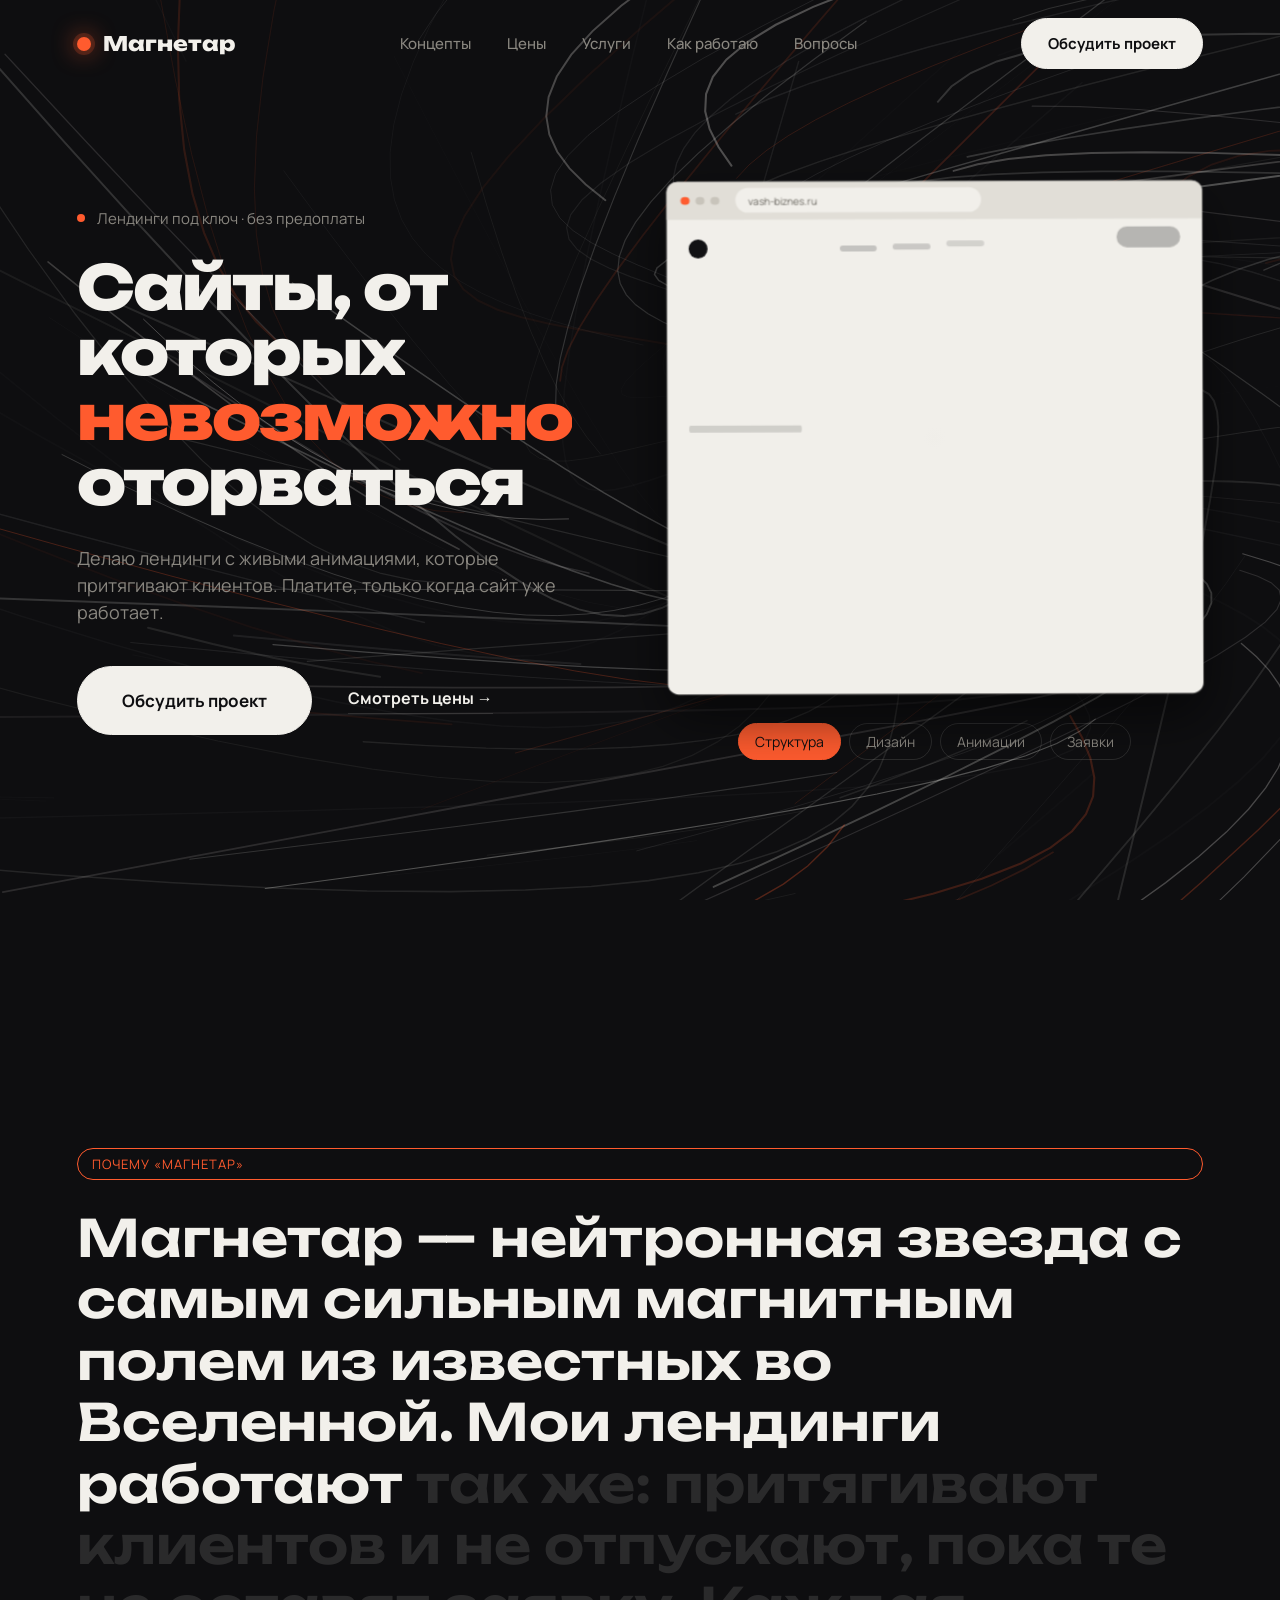
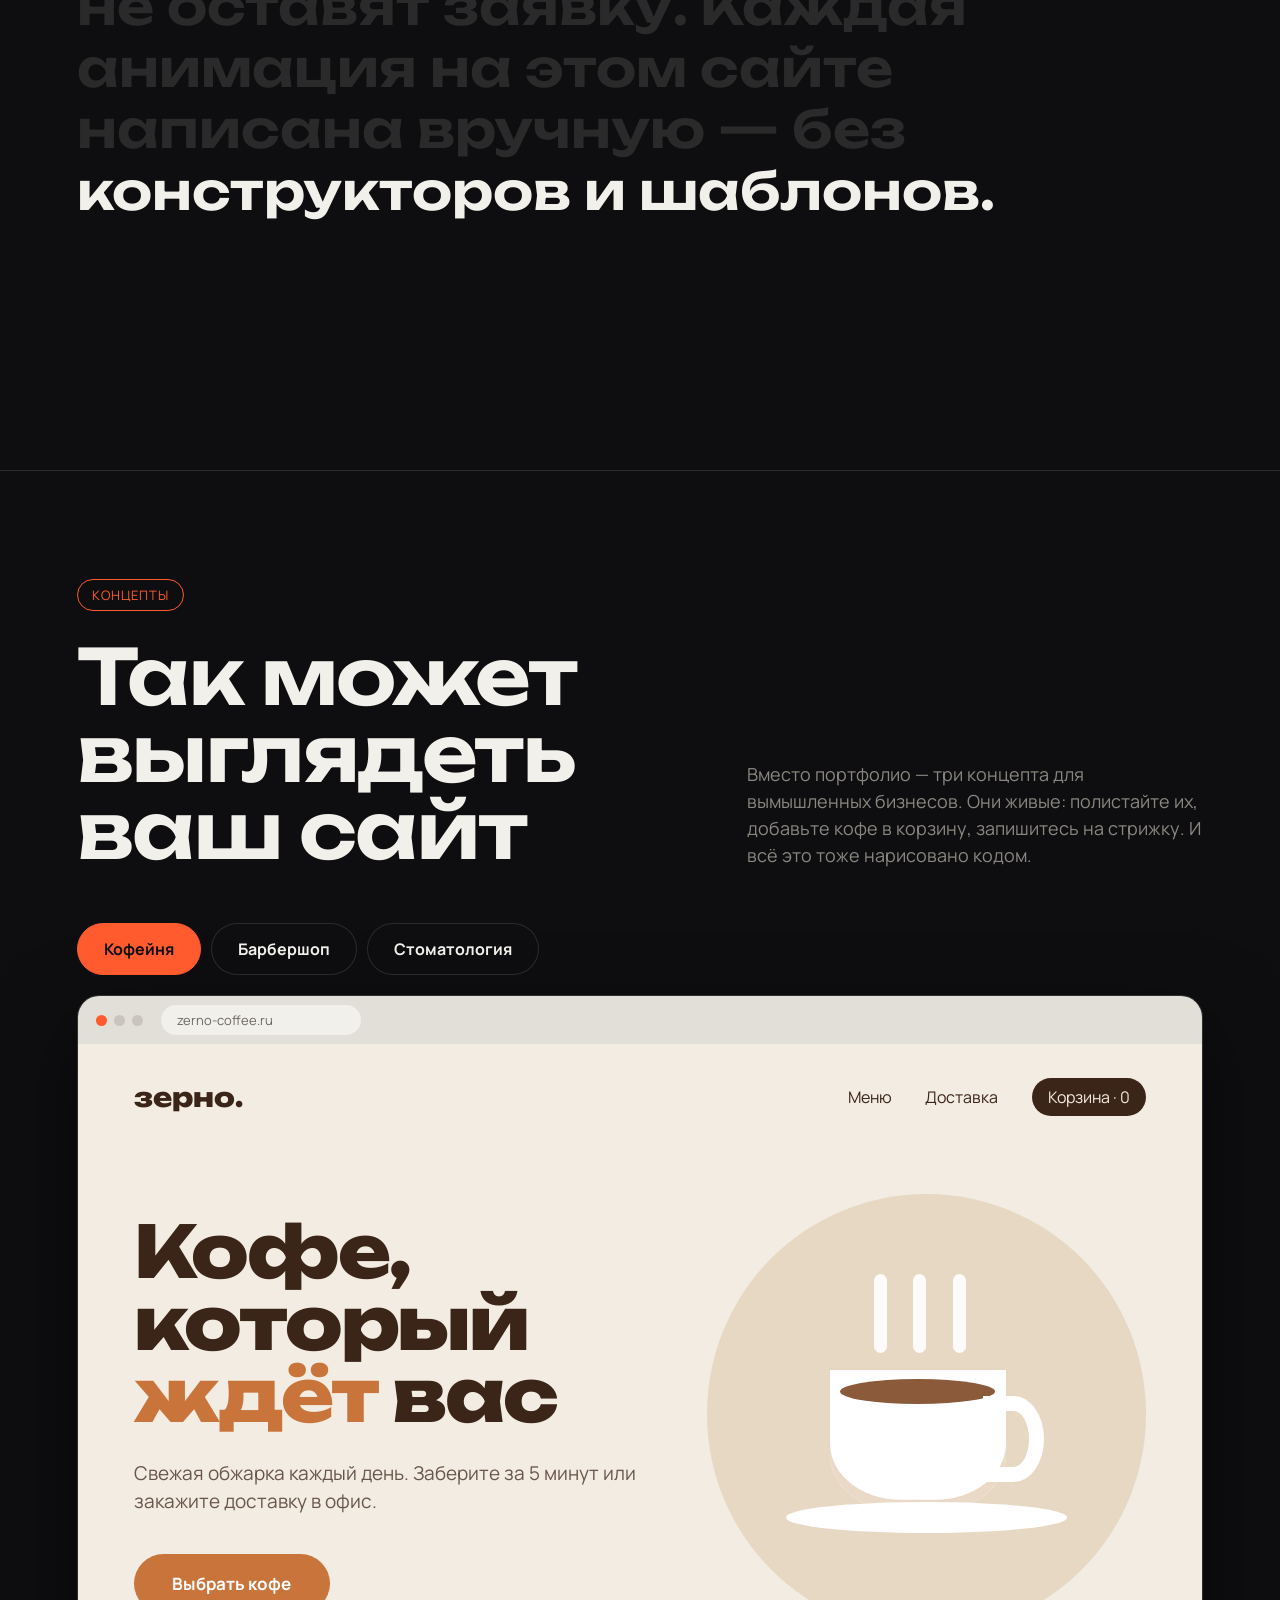
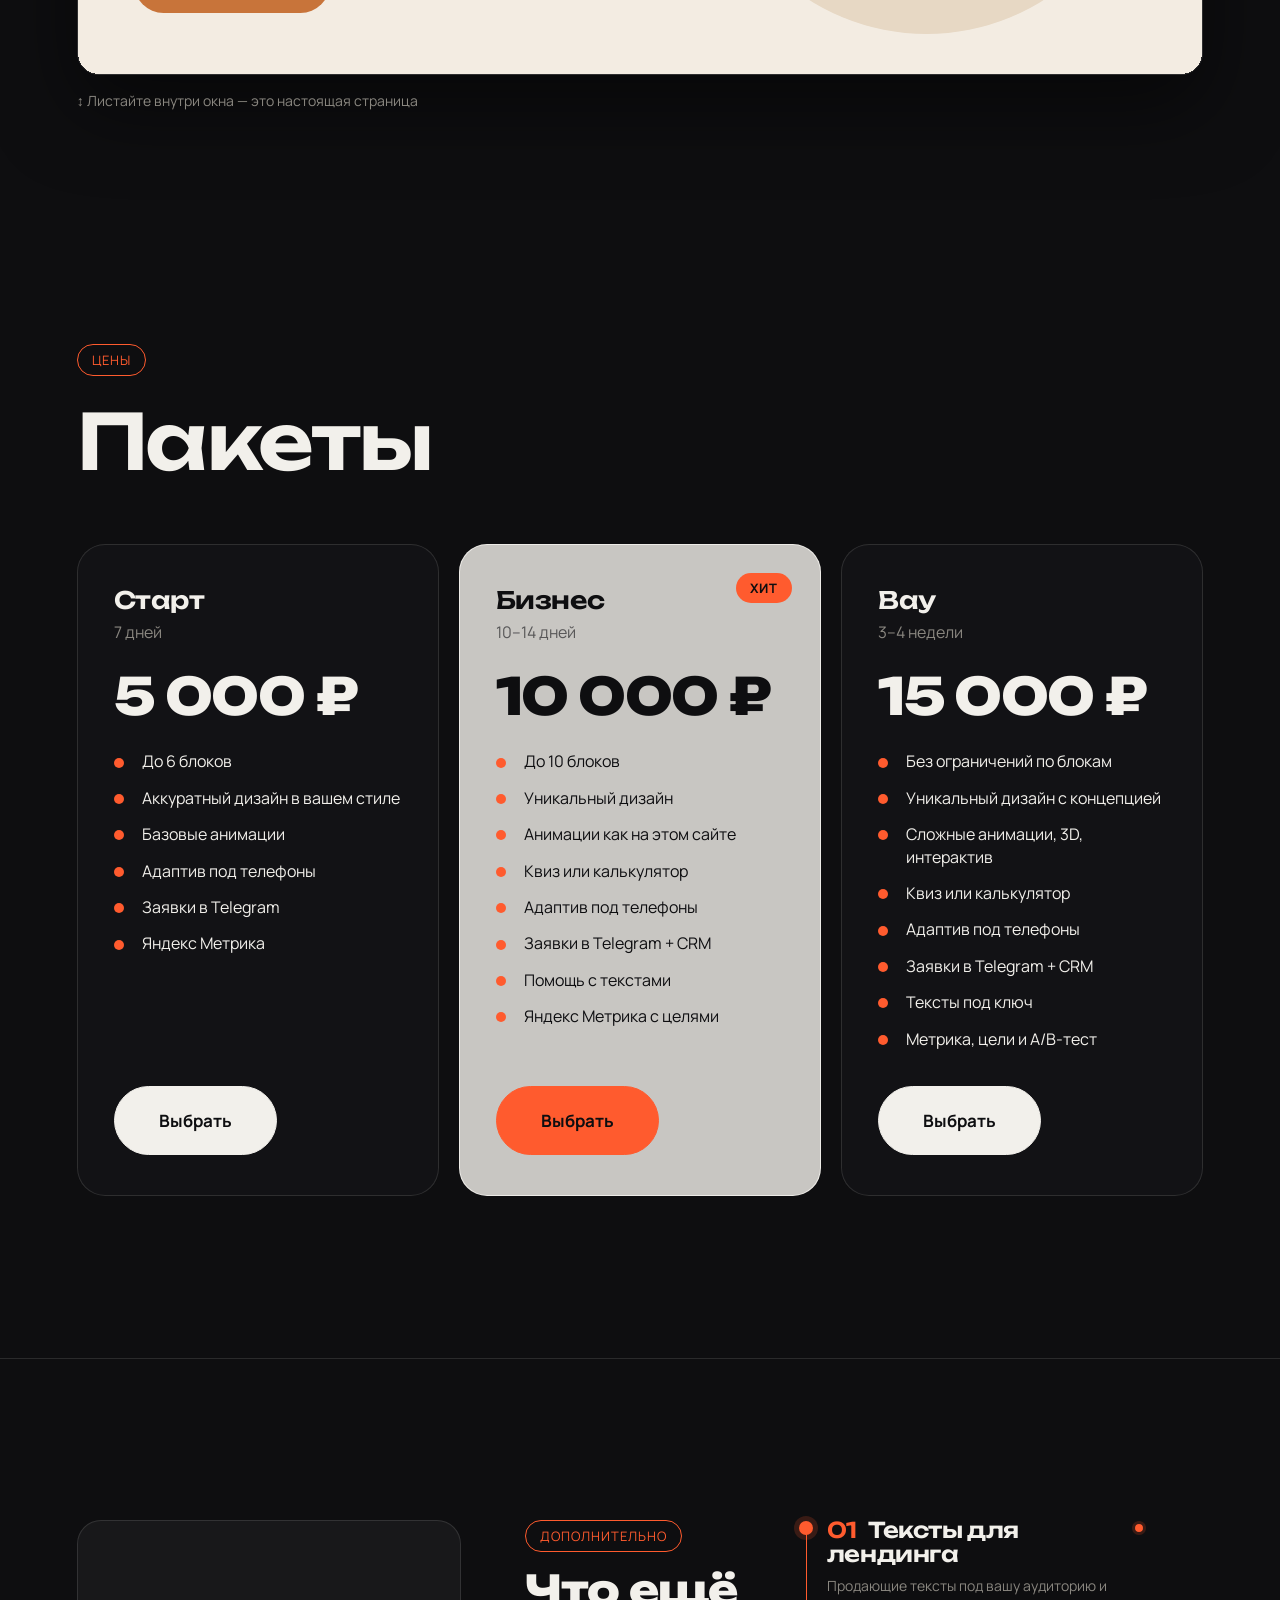
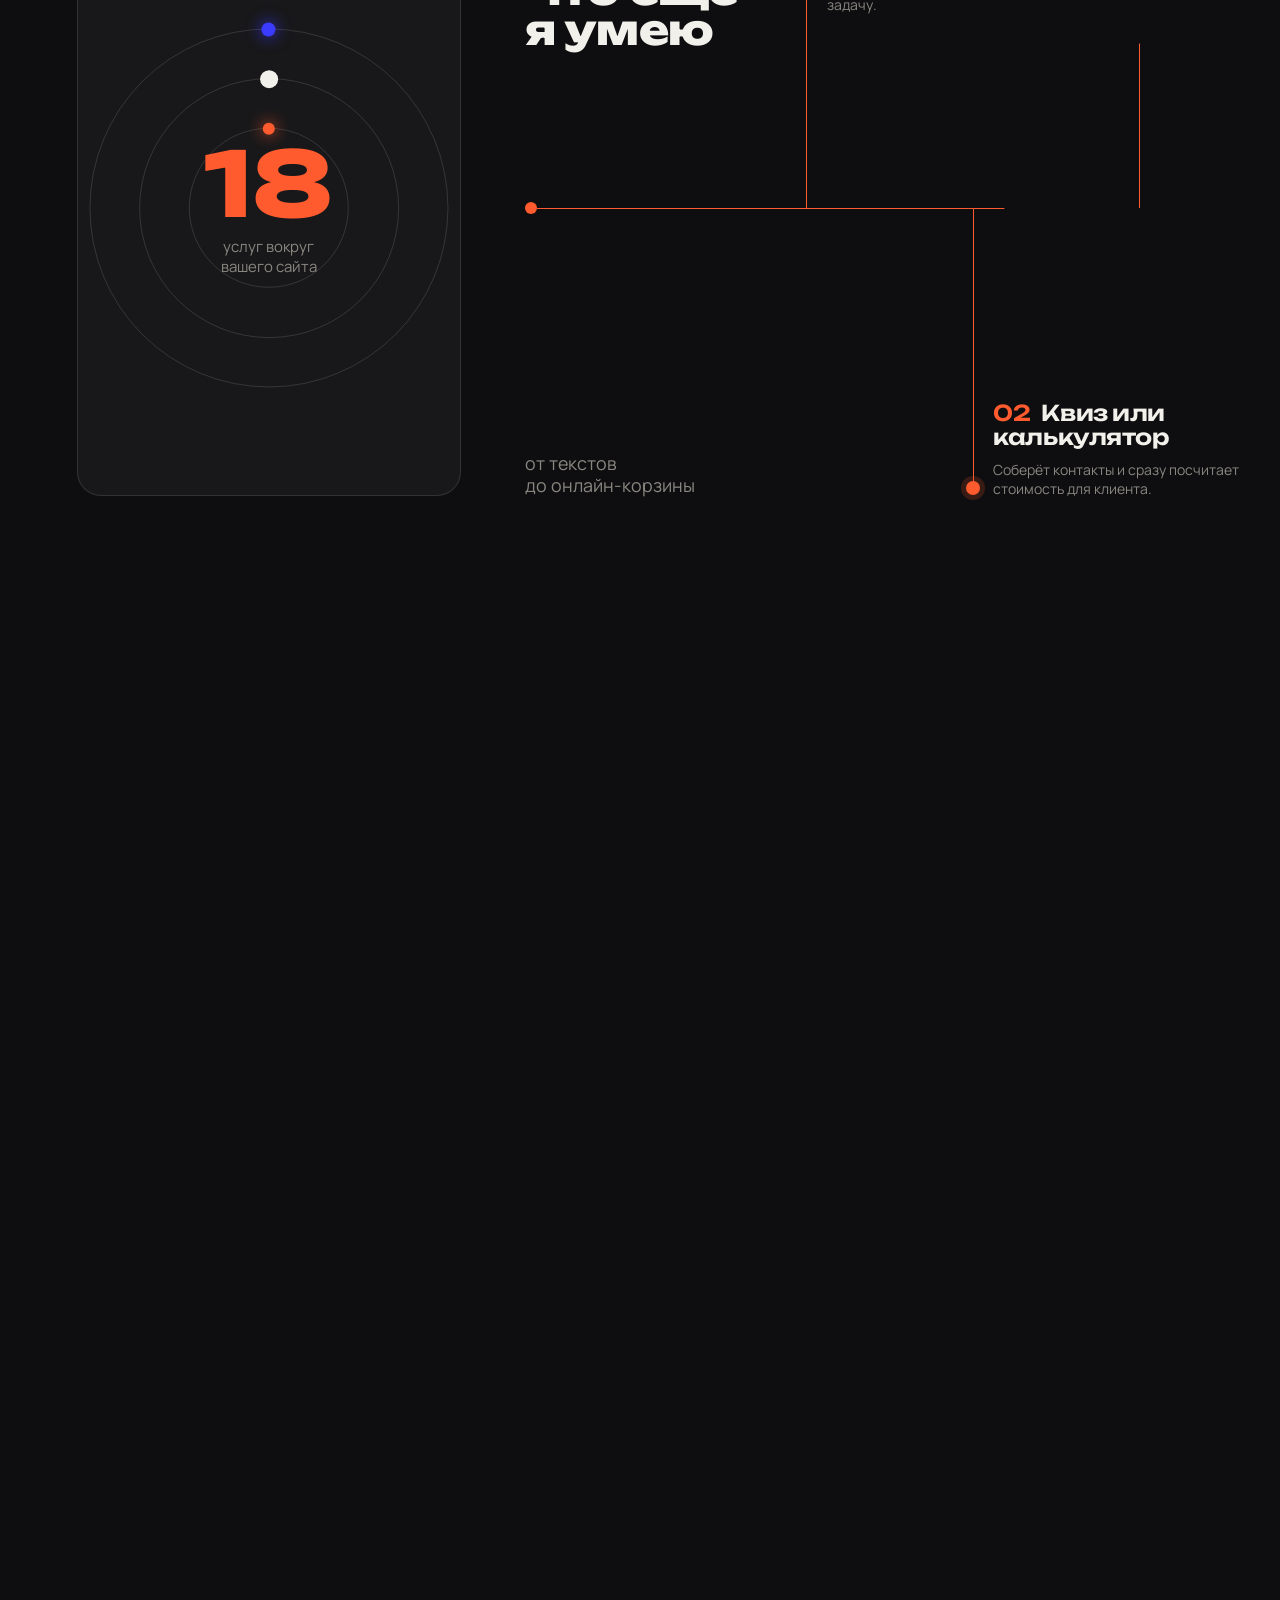
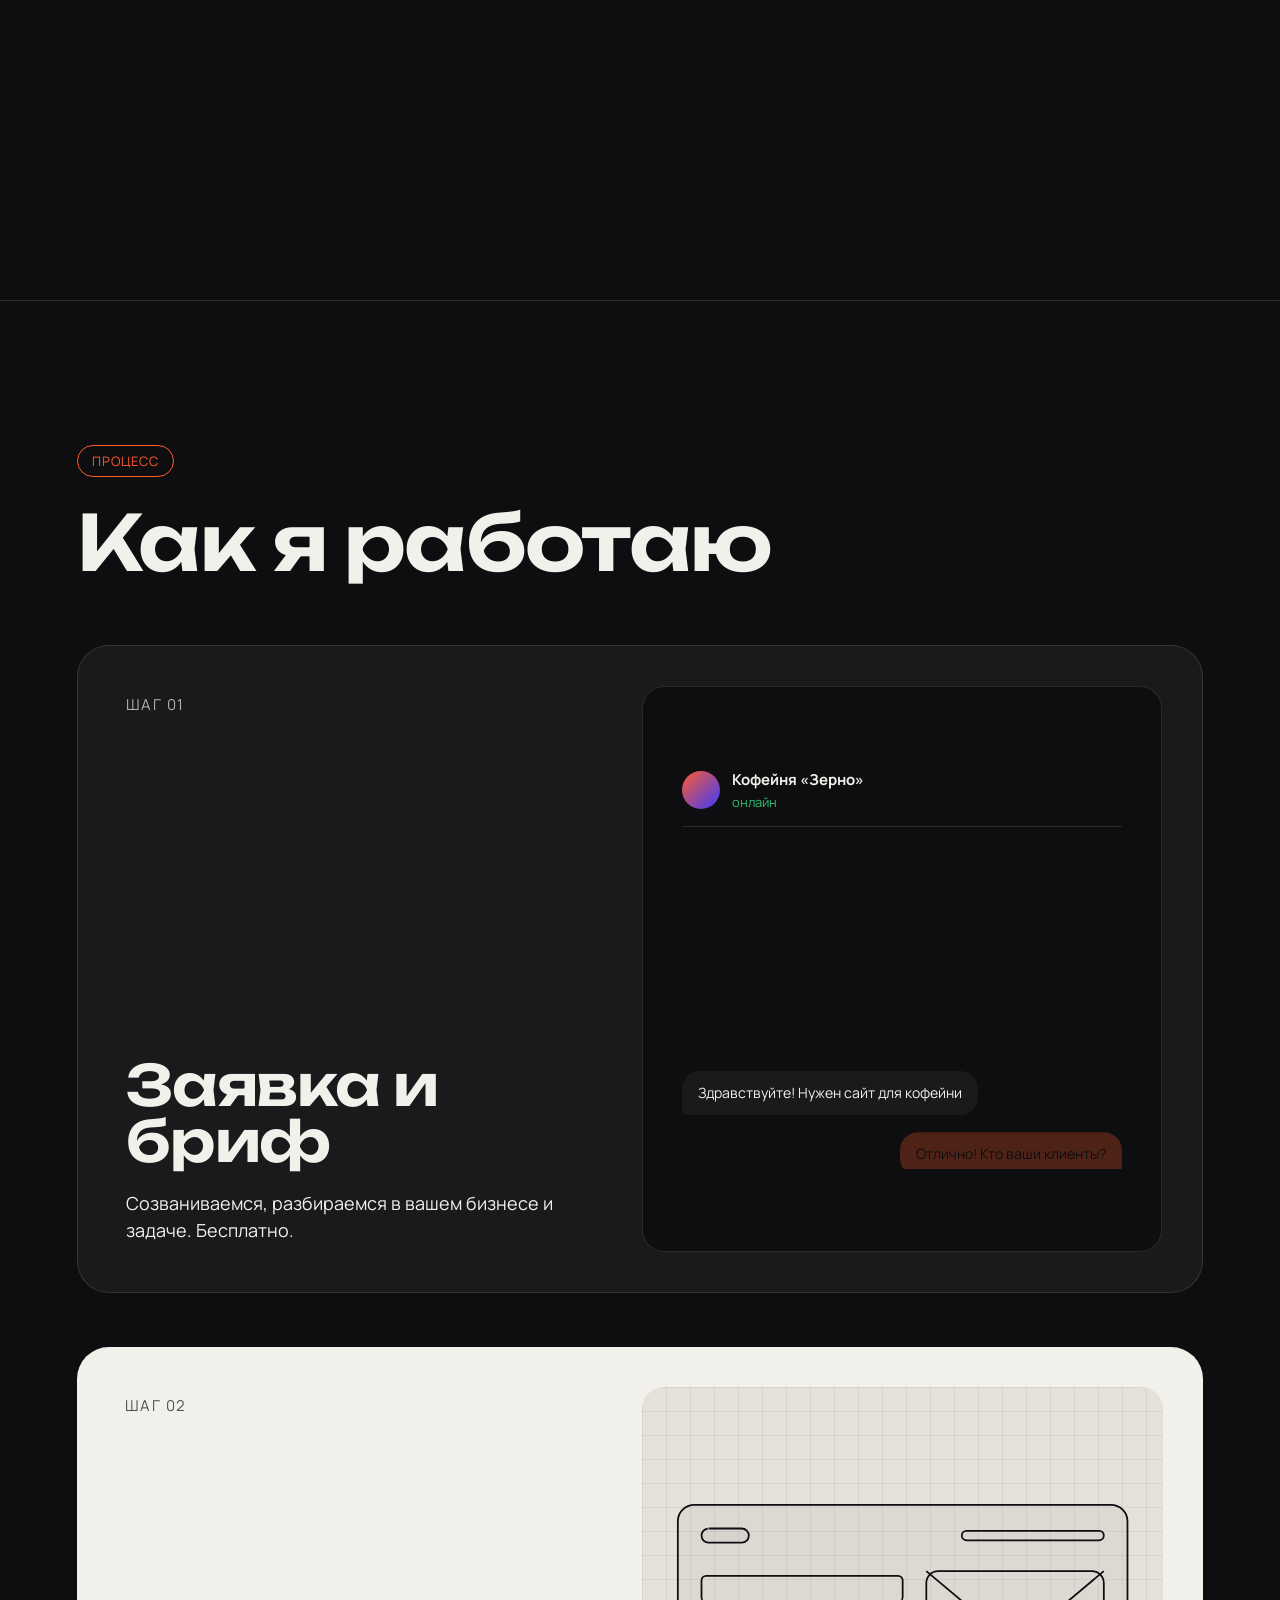
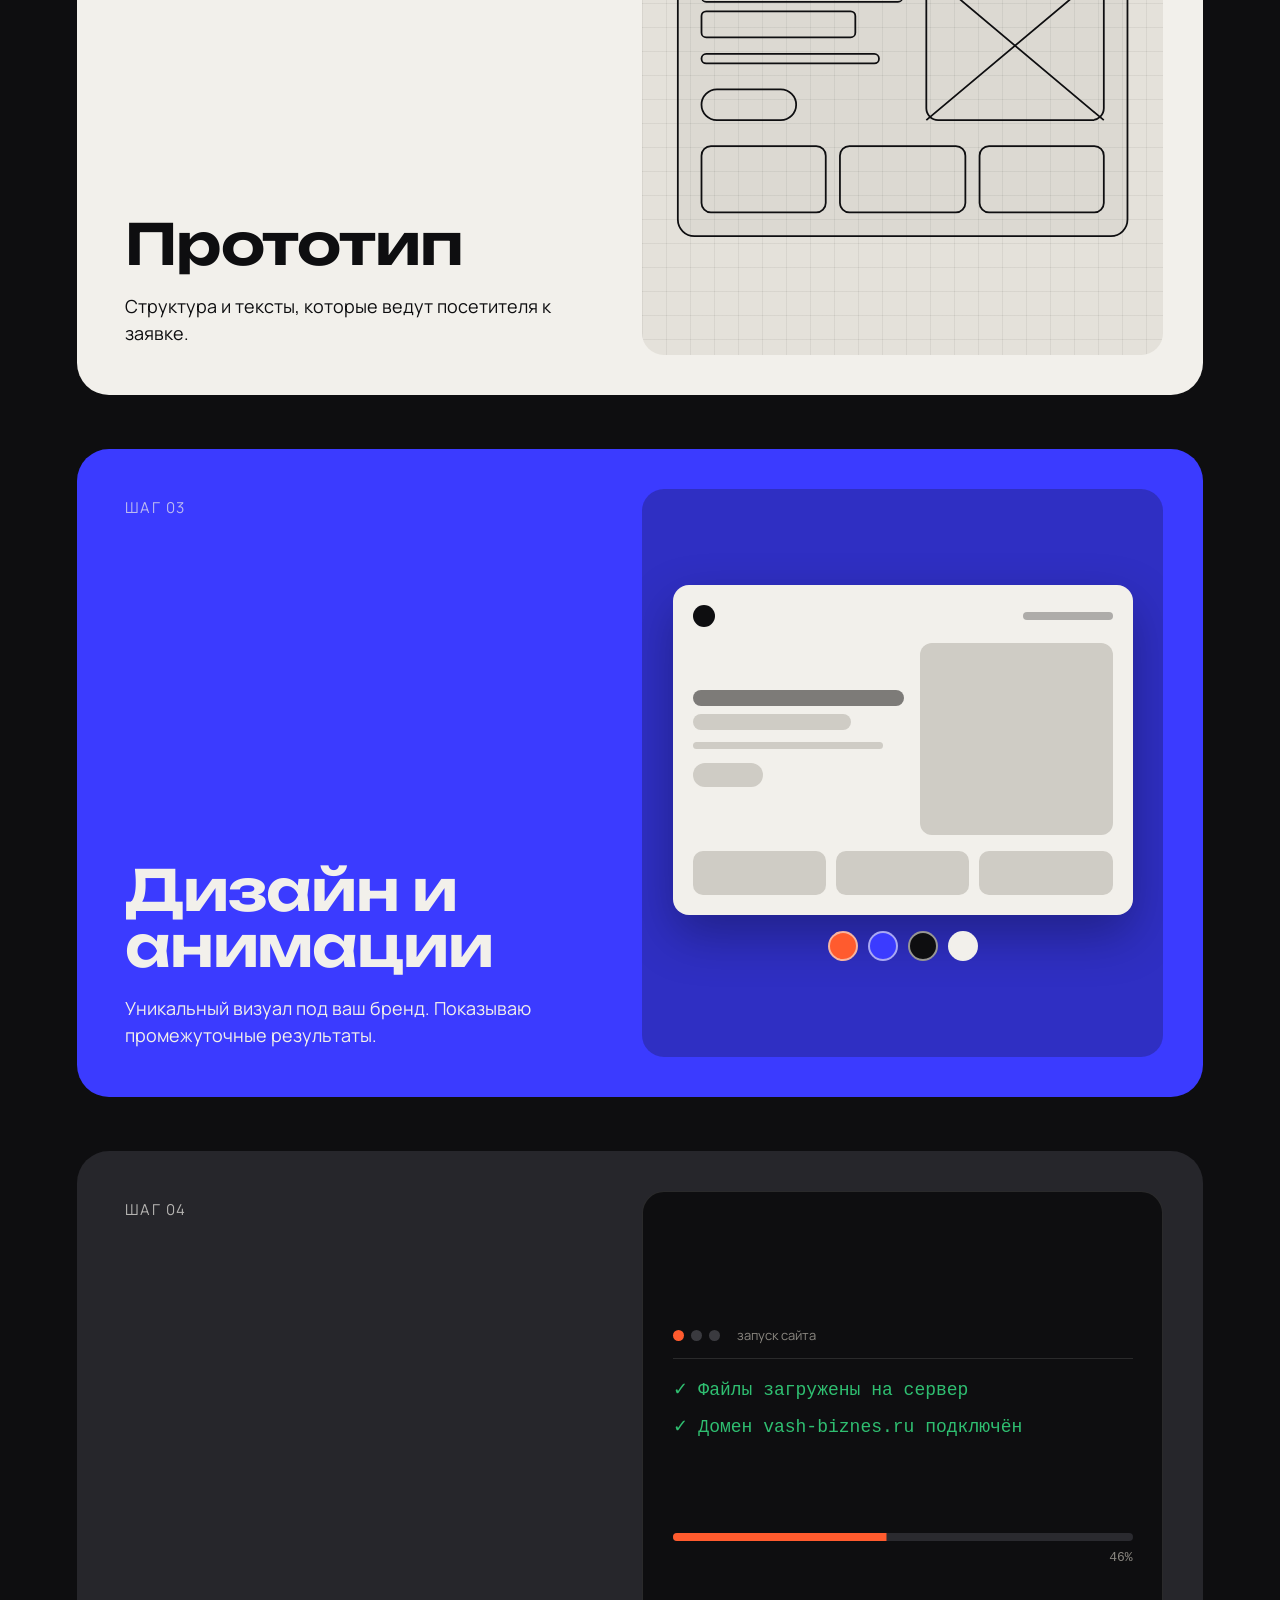
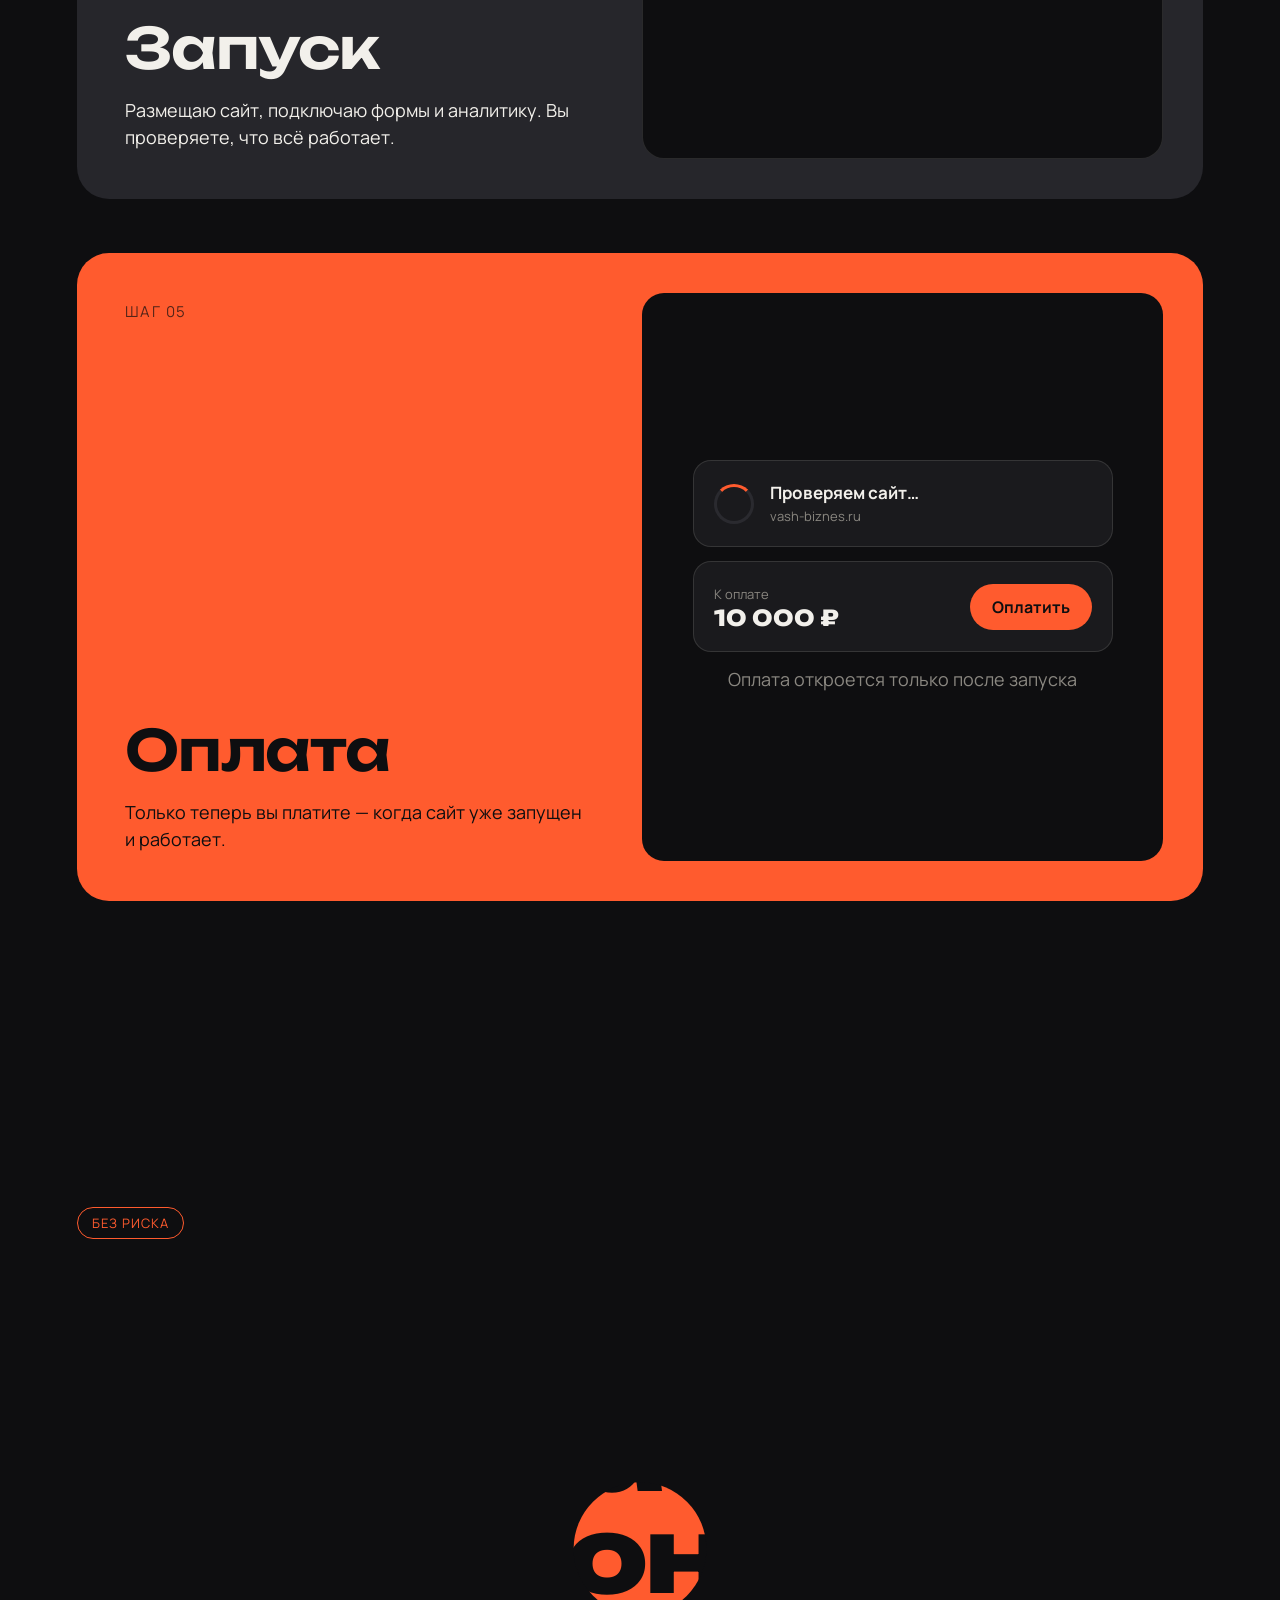
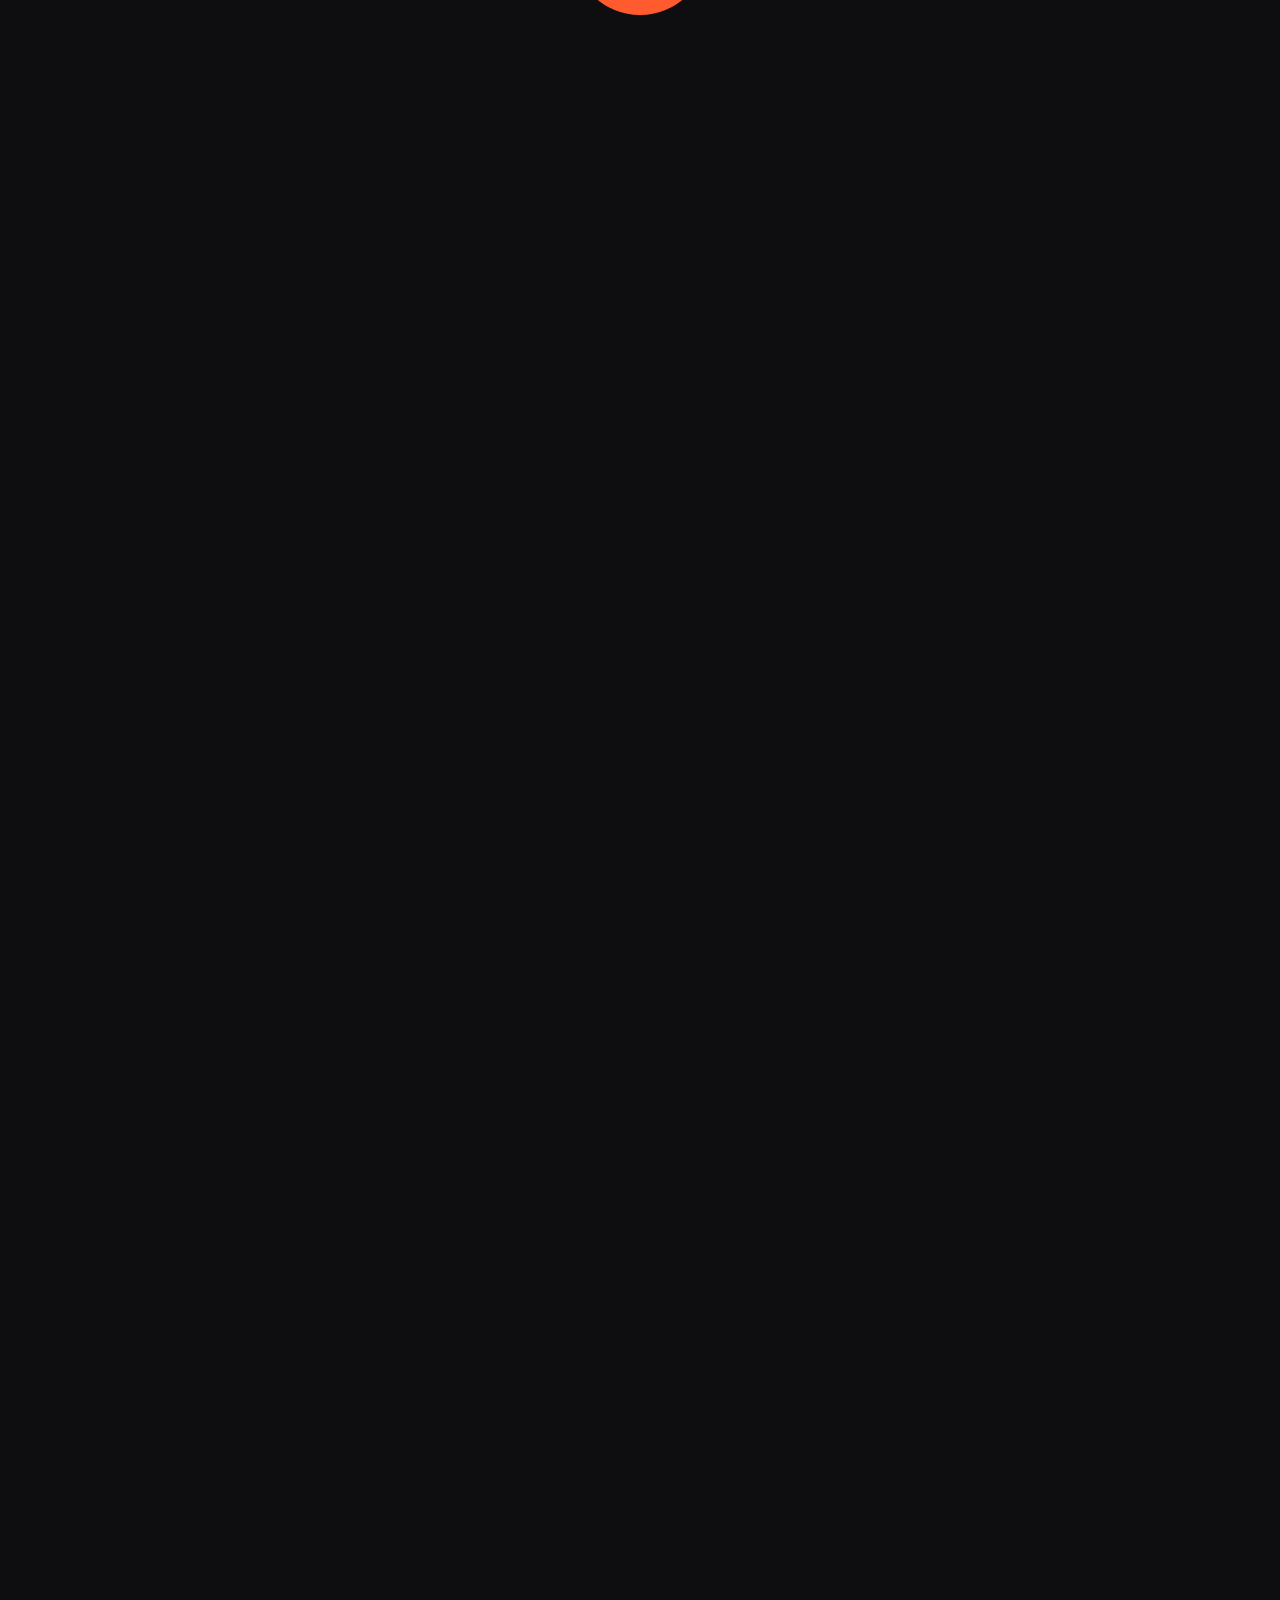
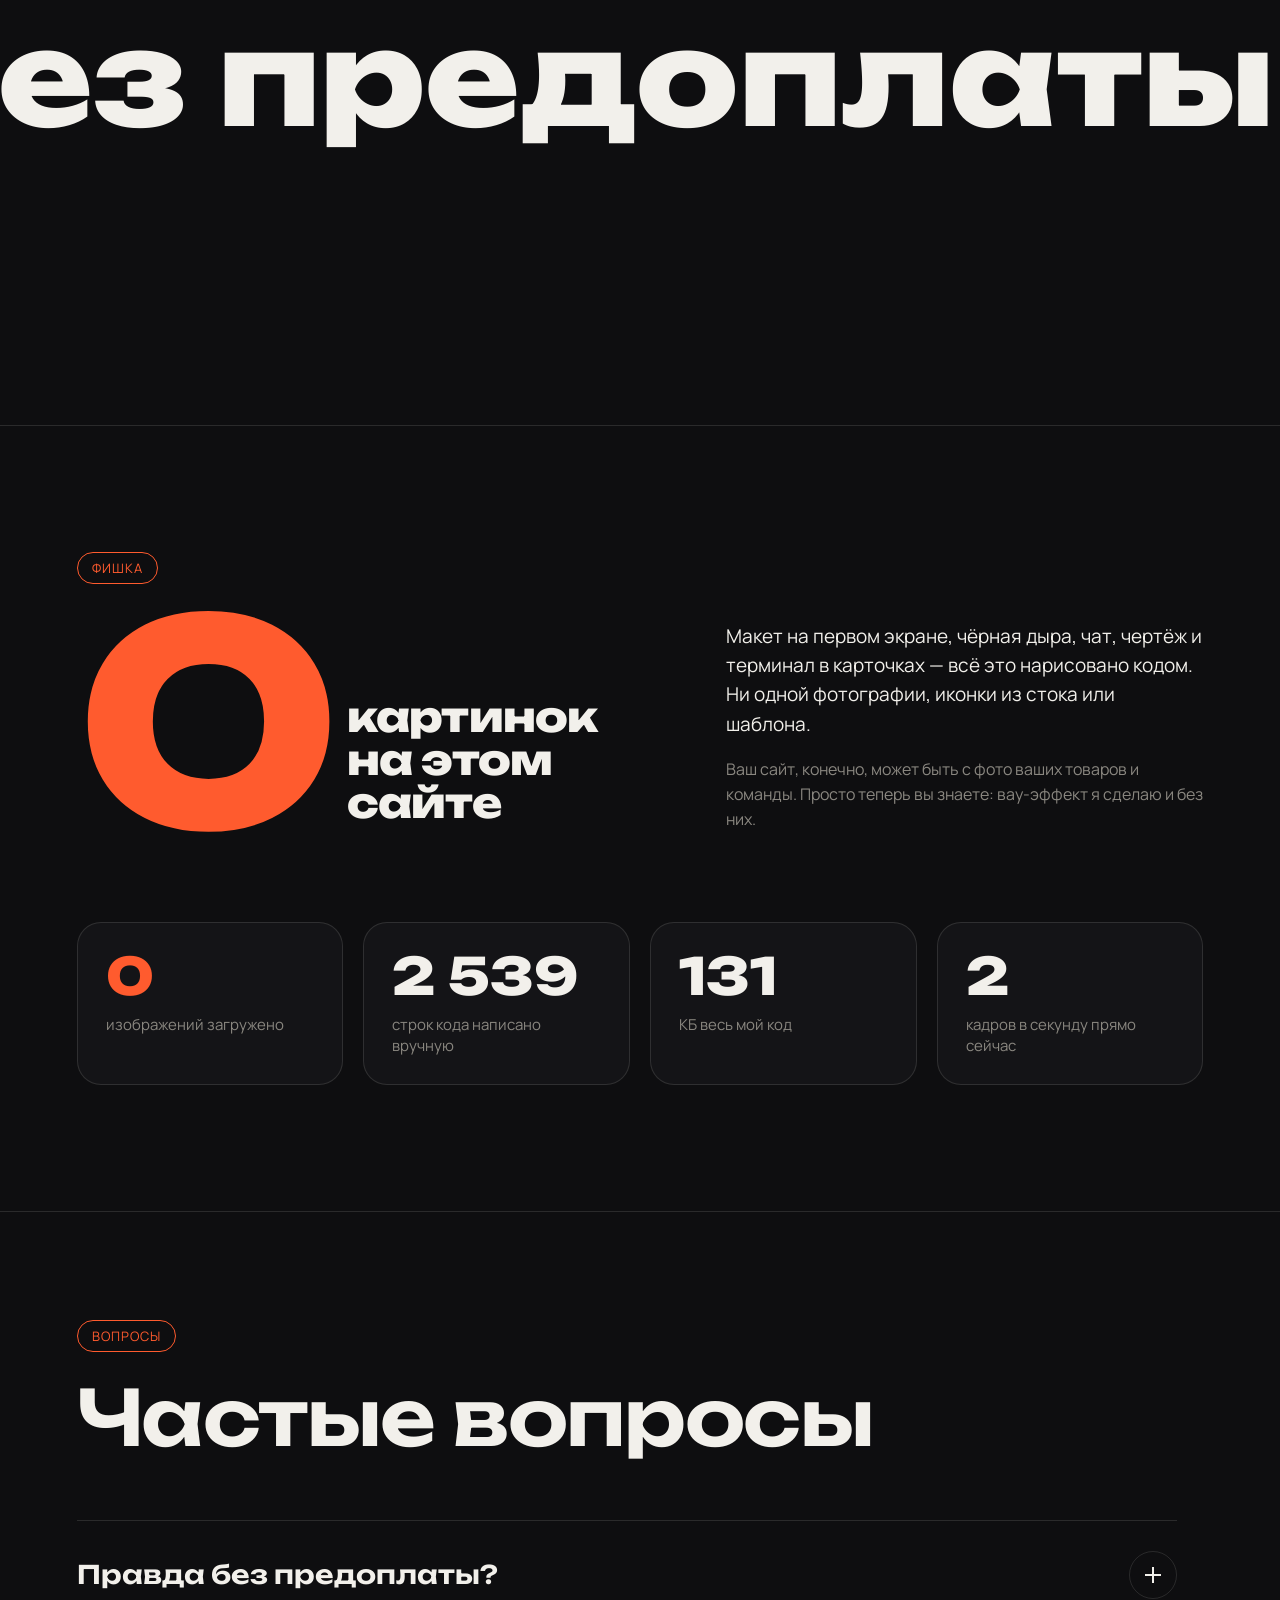
==== commit 927d8185: "Браузер Telegram: сплошная шапка вместо полупрозрачной Диагностика на iPhone: Telegram отдаёт safe-a" ====
--- a/index.html
+++ b/index.html
@@ -36,9 +36,9 @@
 <!-- самые нужные шрифты для первого экрана грузим сразу -->
 <link rel="preload" href="fonts/unbounded-cyrillic-800-normal.woff2" as="font" type="font/woff2" crossorigin>
 <link rel="preload" href="fonts/manrope-cyrillic-400-normal.woff2" as="font" type="font/woff2" crossorigin>
-<link rel="stylesheet" href="css/fonts.css?v=202610061957">
-<link rel="stylesheet" href="css/style.css?v=202610061957">
-<link rel="stylesheet" href="css/extras.css?v=202610061957">
+<link rel="stylesheet" href="css/fonts.css?v=202610062018">
+<link rel="stylesheet" href="css/style.css?v=202610062018">
+<link rel="stylesheet" href="css/extras.css?v=202610062018">
 </head>
 <body>
 
@@ -569,11 +569,11 @@
 <script src="vendor/gsap.min.js"></script>
 <script src="vendor/ScrollTrigger.min.js"></script>
 <script src="vendor/lenis.min.js"></script>
-<script src="js/config.js?v=202610061957"></script>
-<script src="js/preloader.js?v=202610061957"></script>
-<script src="js/hero.js?v=202610061957"></script>
-<script src="js/scenes.js?v=202610061957"></script>
-<script src="js/main.js?v=202610061957"></script>
-<script src="js/extras.js?v=202610061957"></script>
+<script src="js/config.js?v=202610062018"></script>
+<script src="js/preloader.js?v=202610062018"></script>
+<script src="js/hero.js?v=202610062018"></script>
+<script src="js/scenes.js?v=202610062018"></script>
+<script src="js/main.js?v=202610062018"></script>
+<script src="js/extras.js?v=202610062018"></script>
 </body>
 </html>
--- a/css/style.css
+++ b/css/style.css
@@ -120,6 +120,13 @@
   border-bottom-color: var(--line);
 }
 .nav.hidden { transform: translateY(-100%); }
+/* в браузере Telegram шапка сплошная: под его стеклянной панелью и так просвечивает
+   страница, а вторая полупрозрачная шапка превращала это в кашу */
+.in-tg .nav, .in-tg .nav.scrolled {
+  background: var(--bg);
+  -webkit-backdrop-filter: none; backdrop-filter: none;
+  border-bottom-color: var(--line);
+}
 .logo { display: inline-flex; align-items: center; gap: 12px; font-family: "Unbounded", sans-serif; font-weight: 800; font-size: 20px; }
 .logo-star {
   width: 14px; height: 14px; border-radius: 50%;
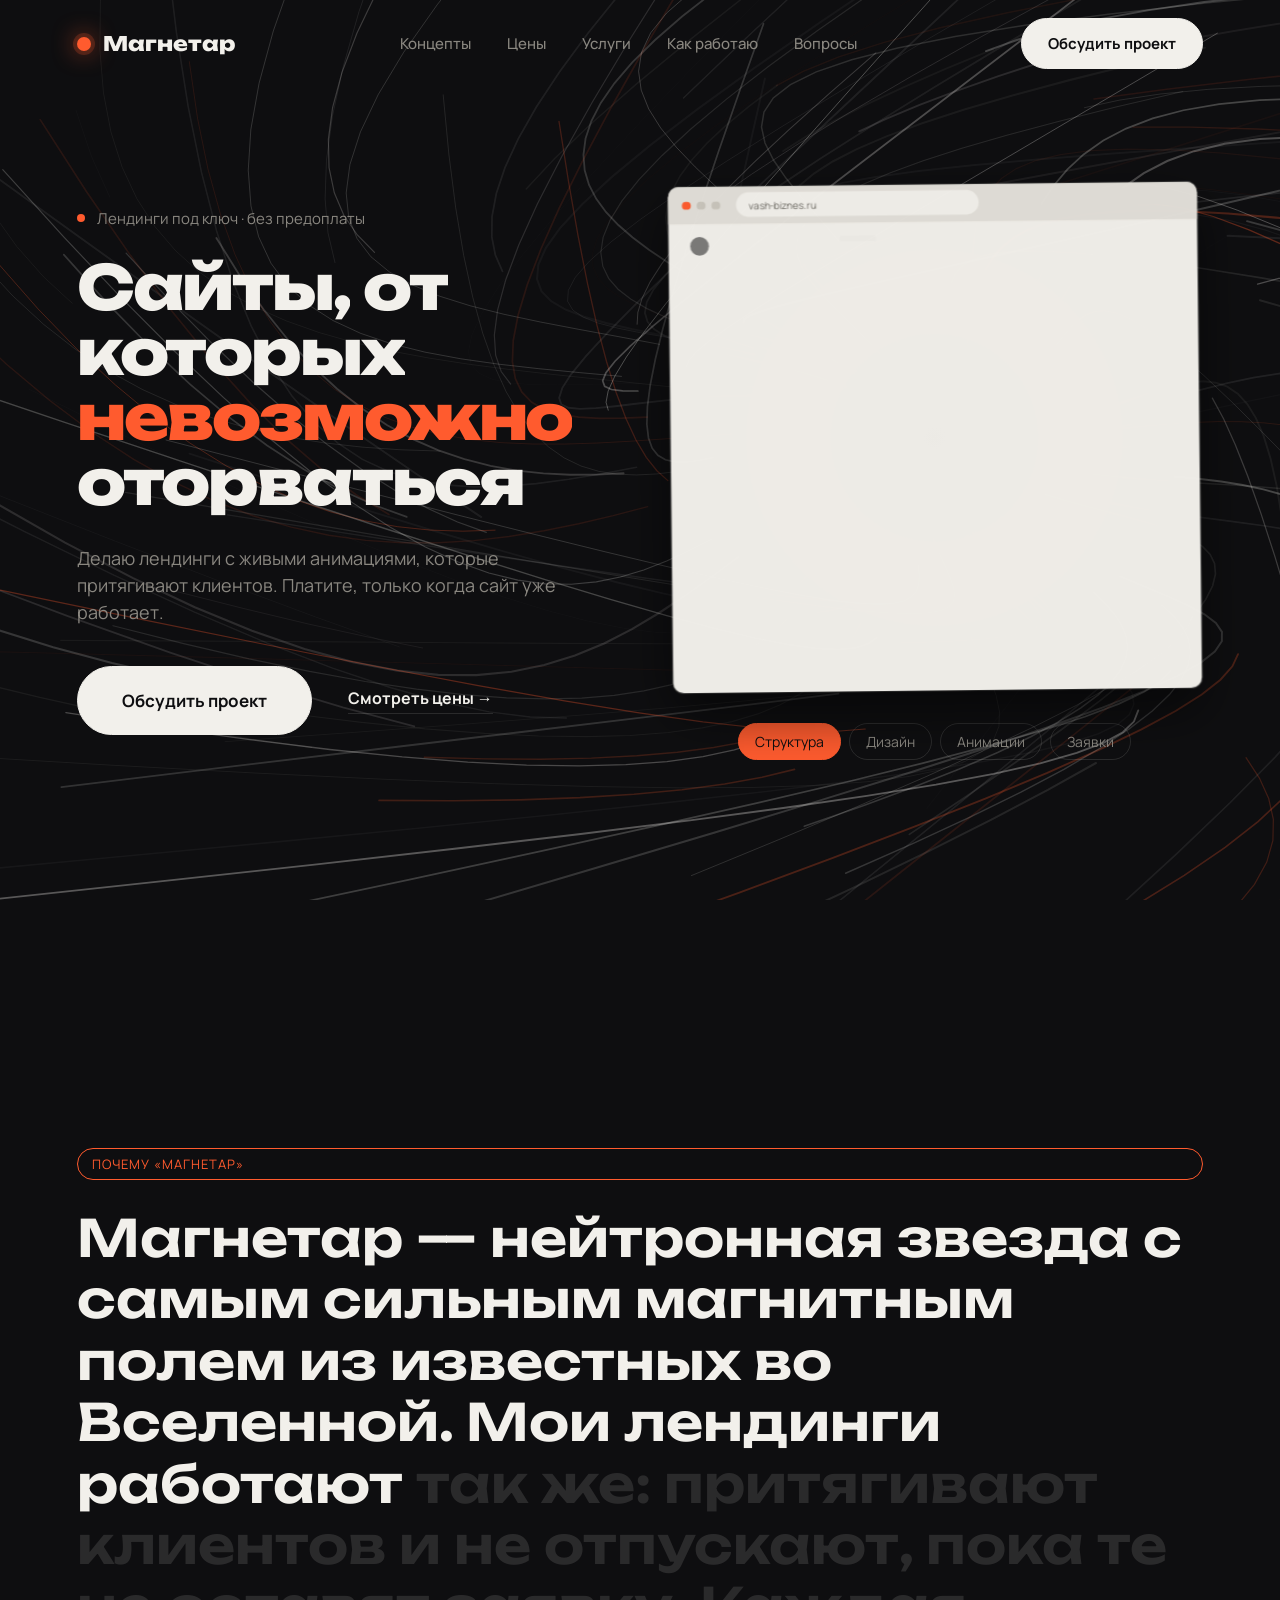
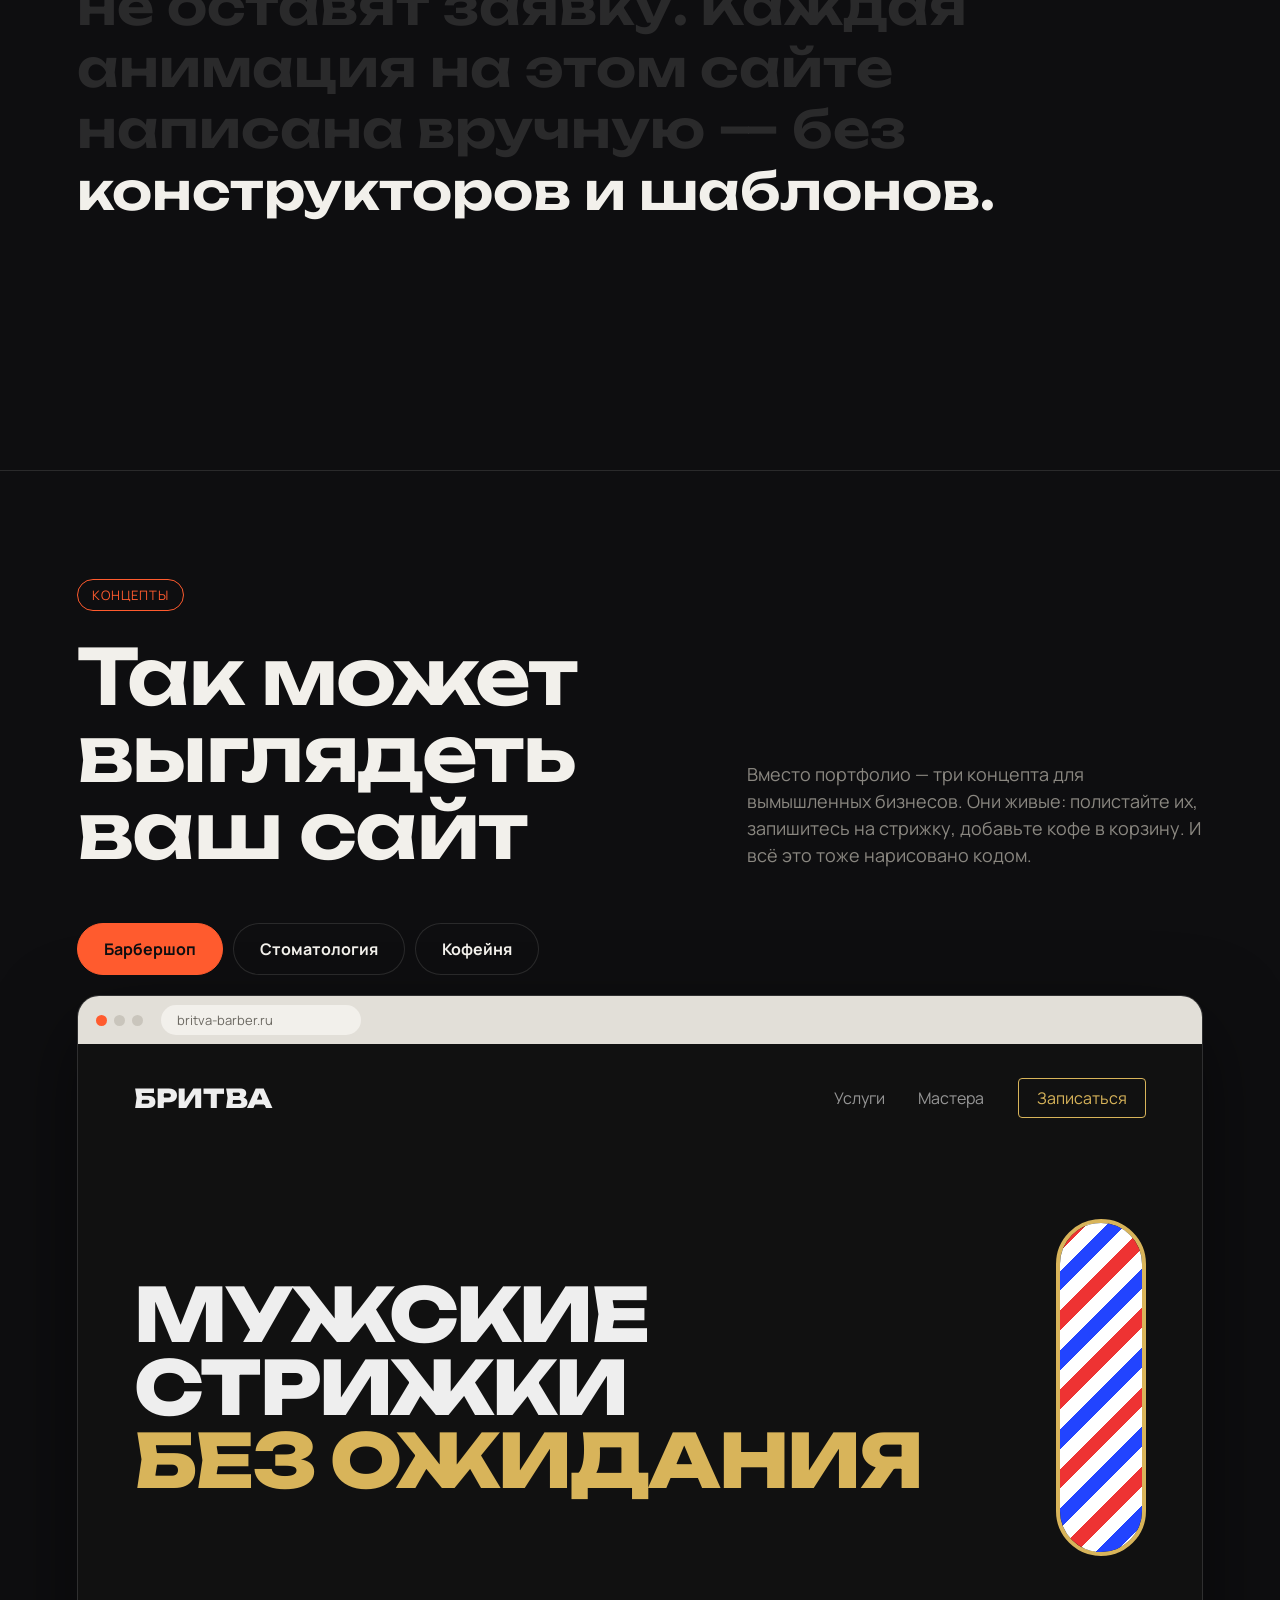
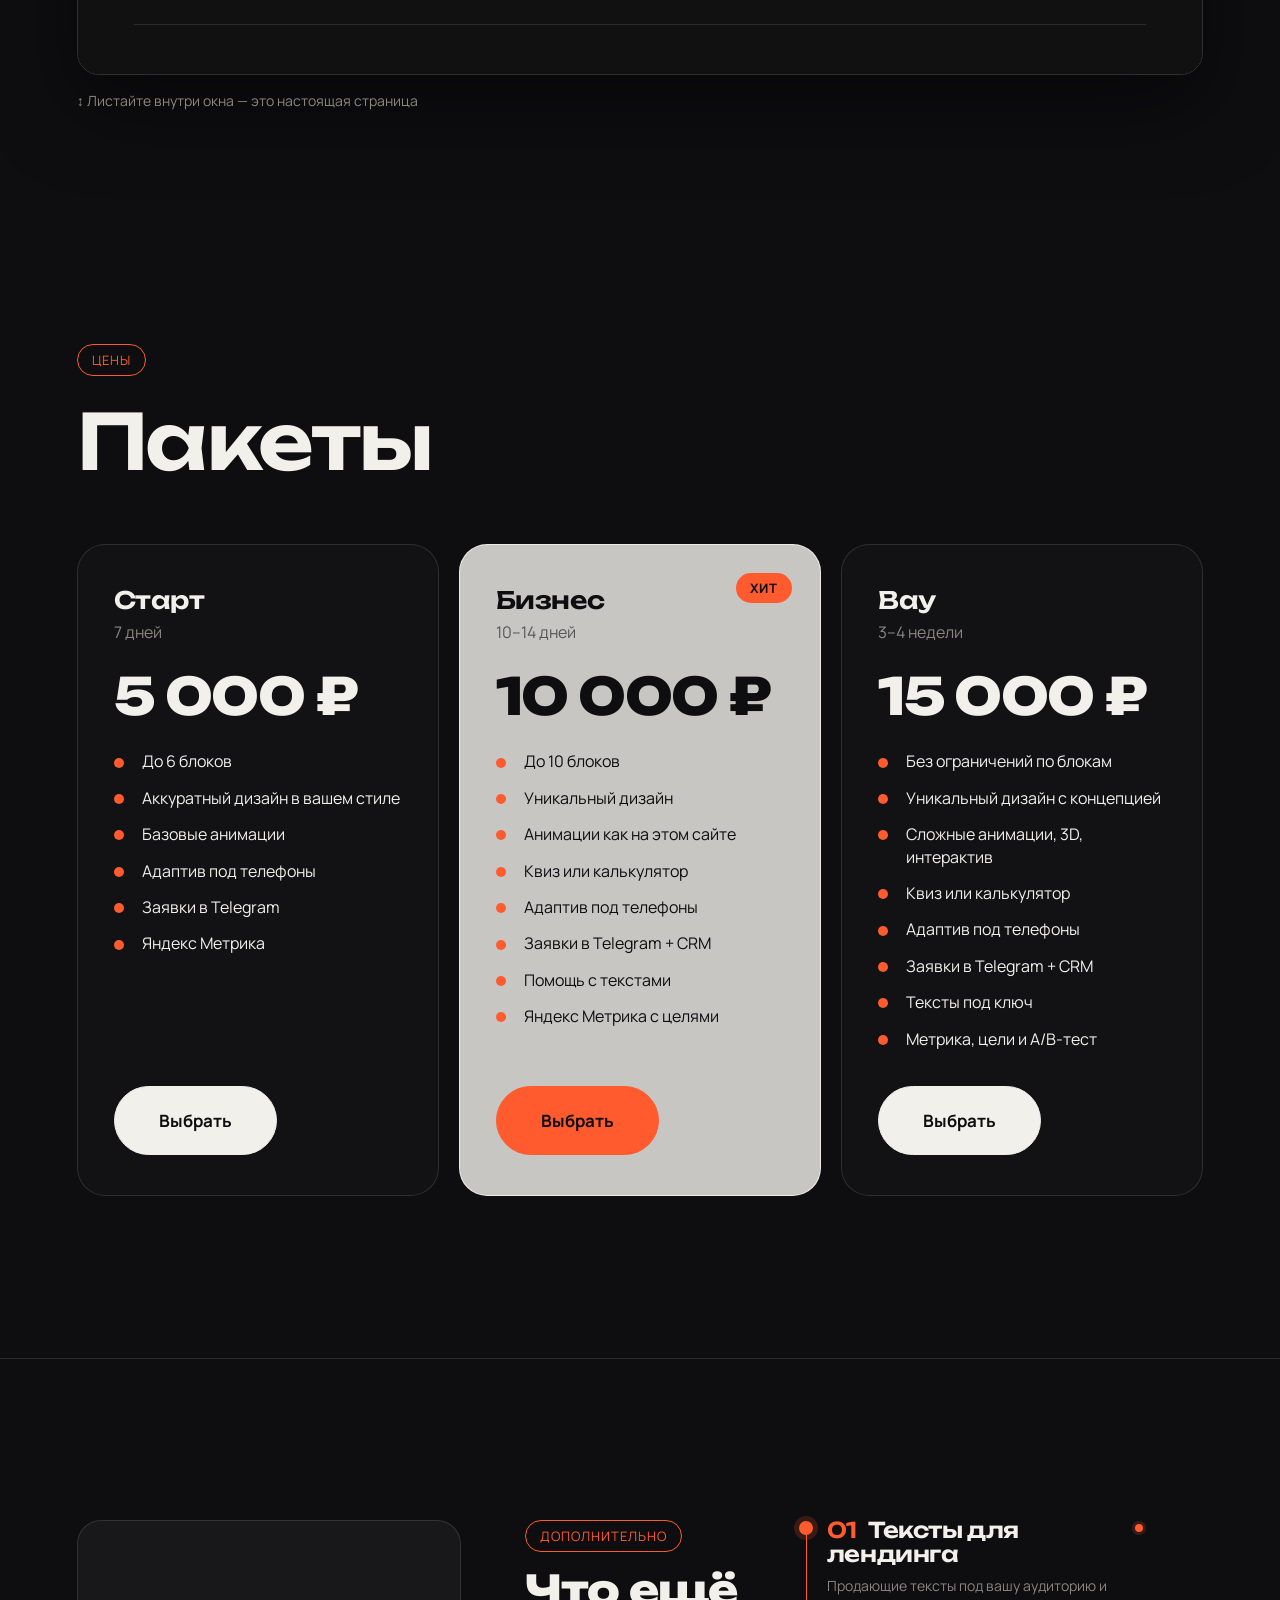
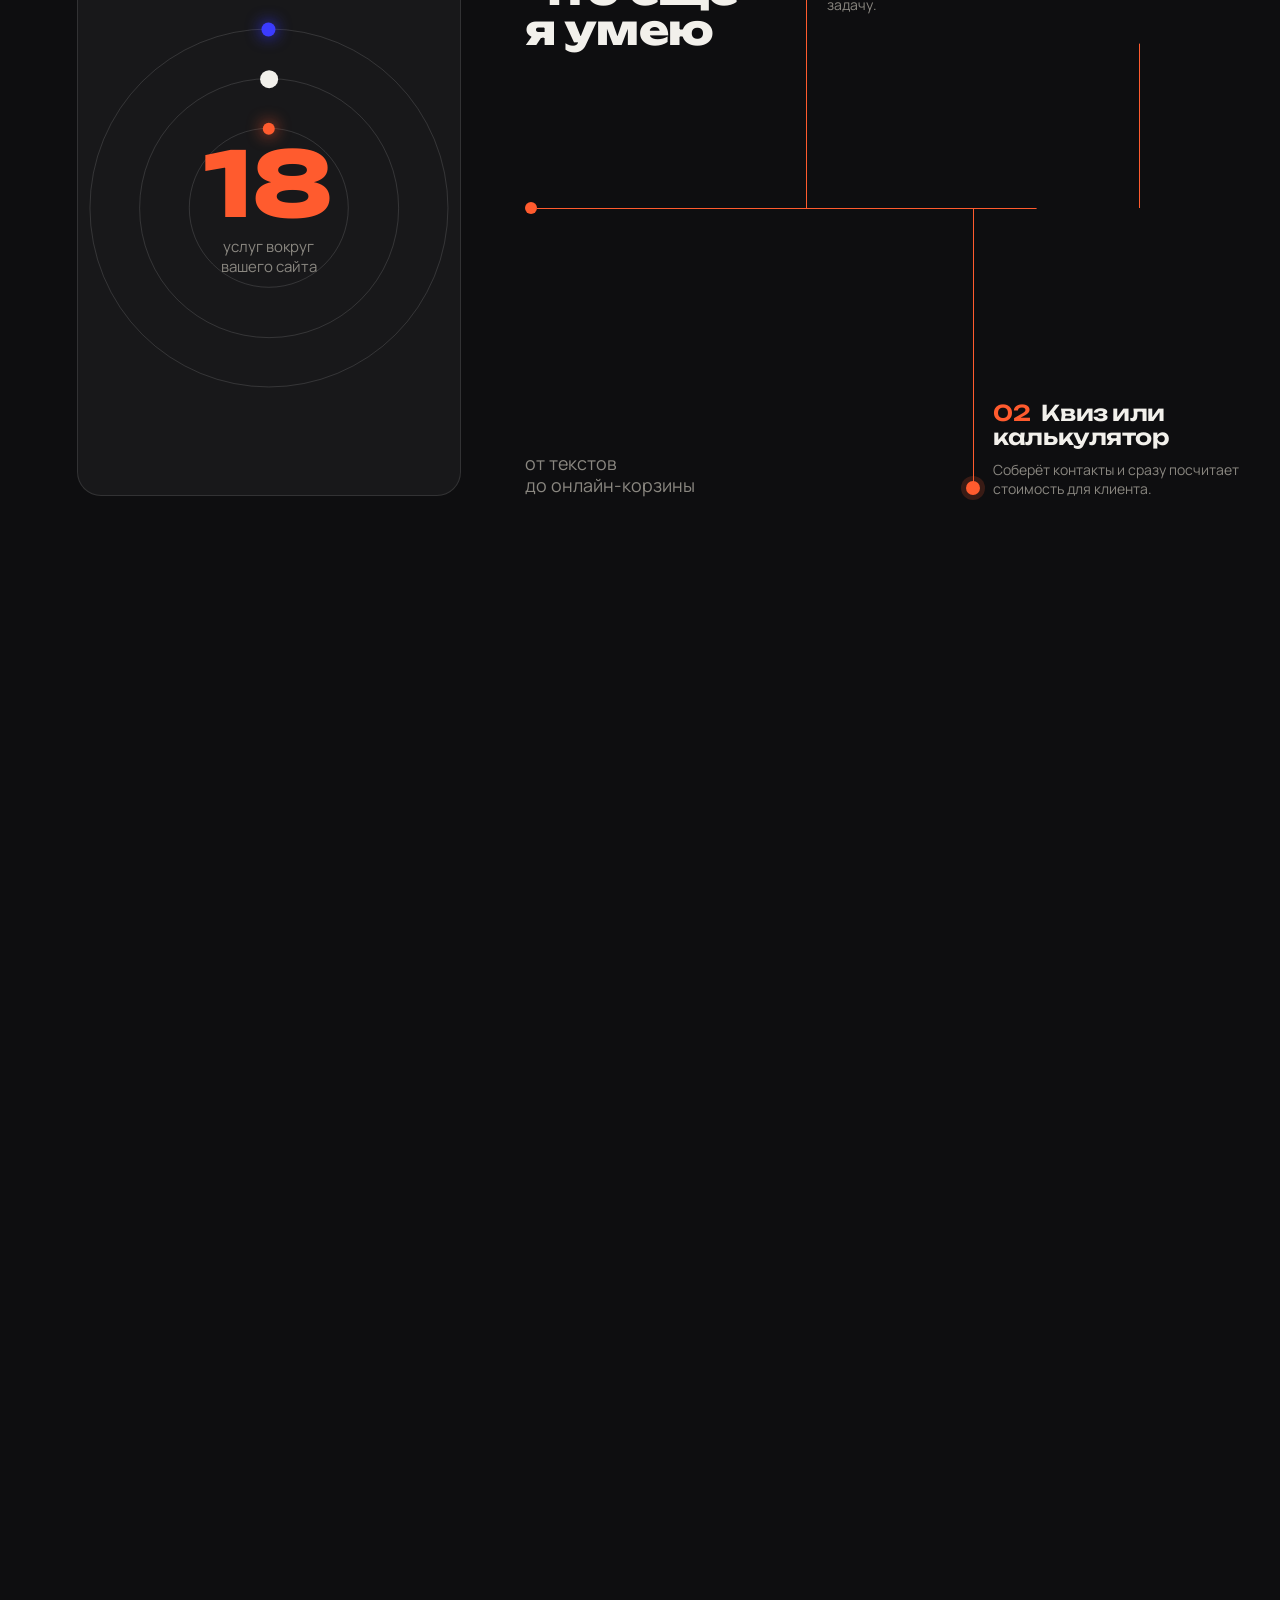
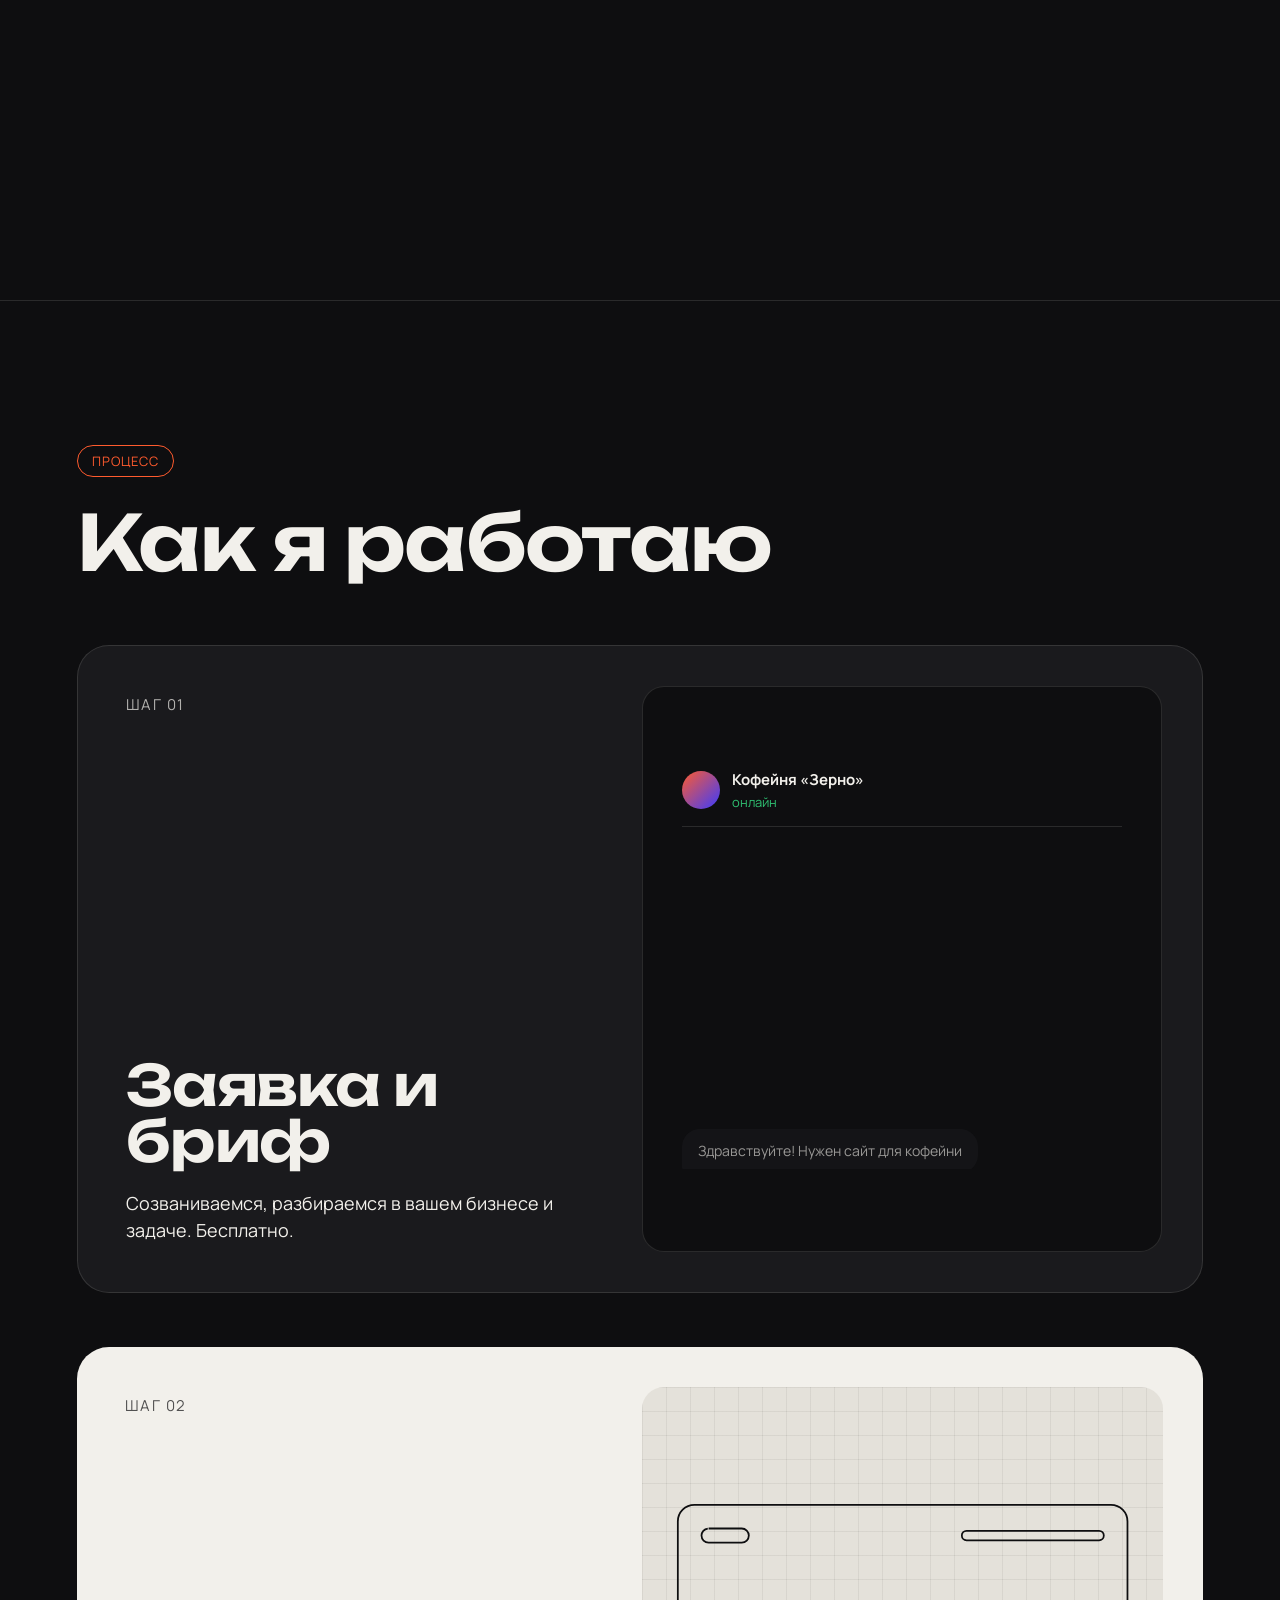
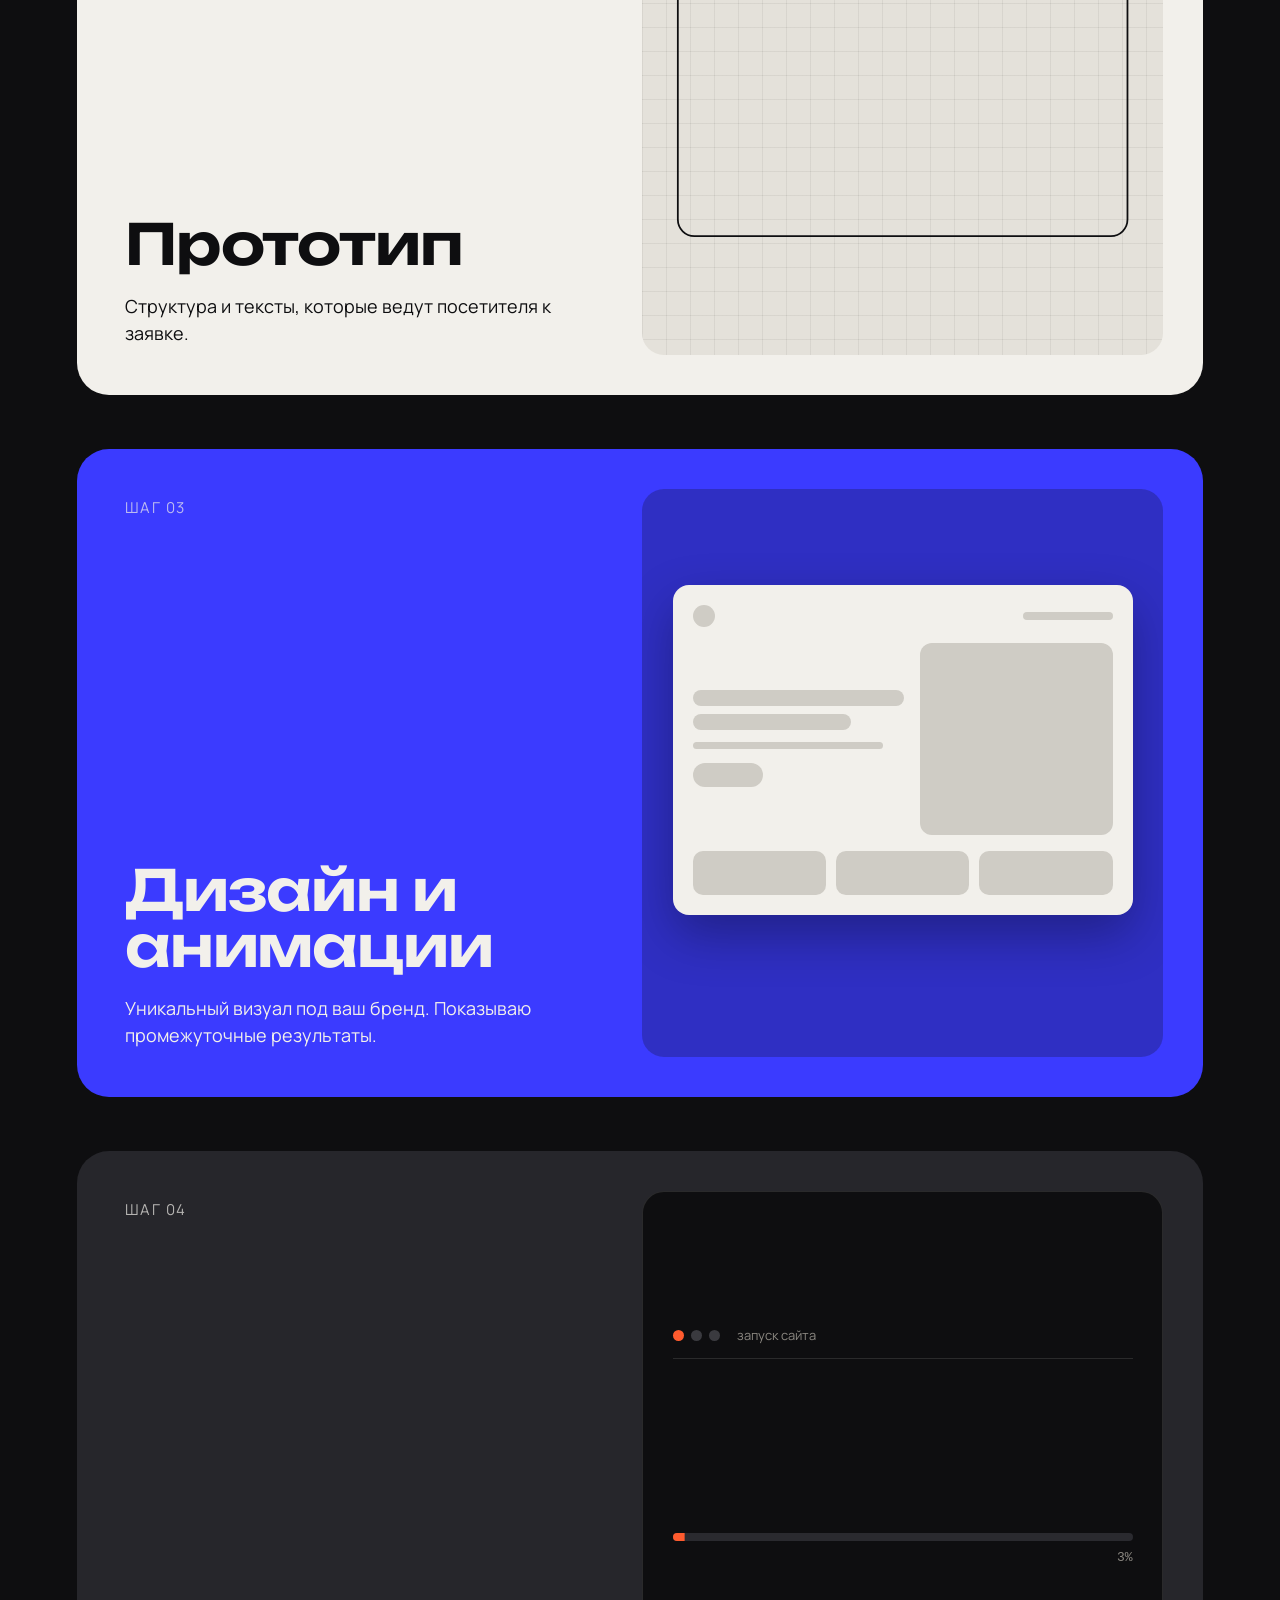
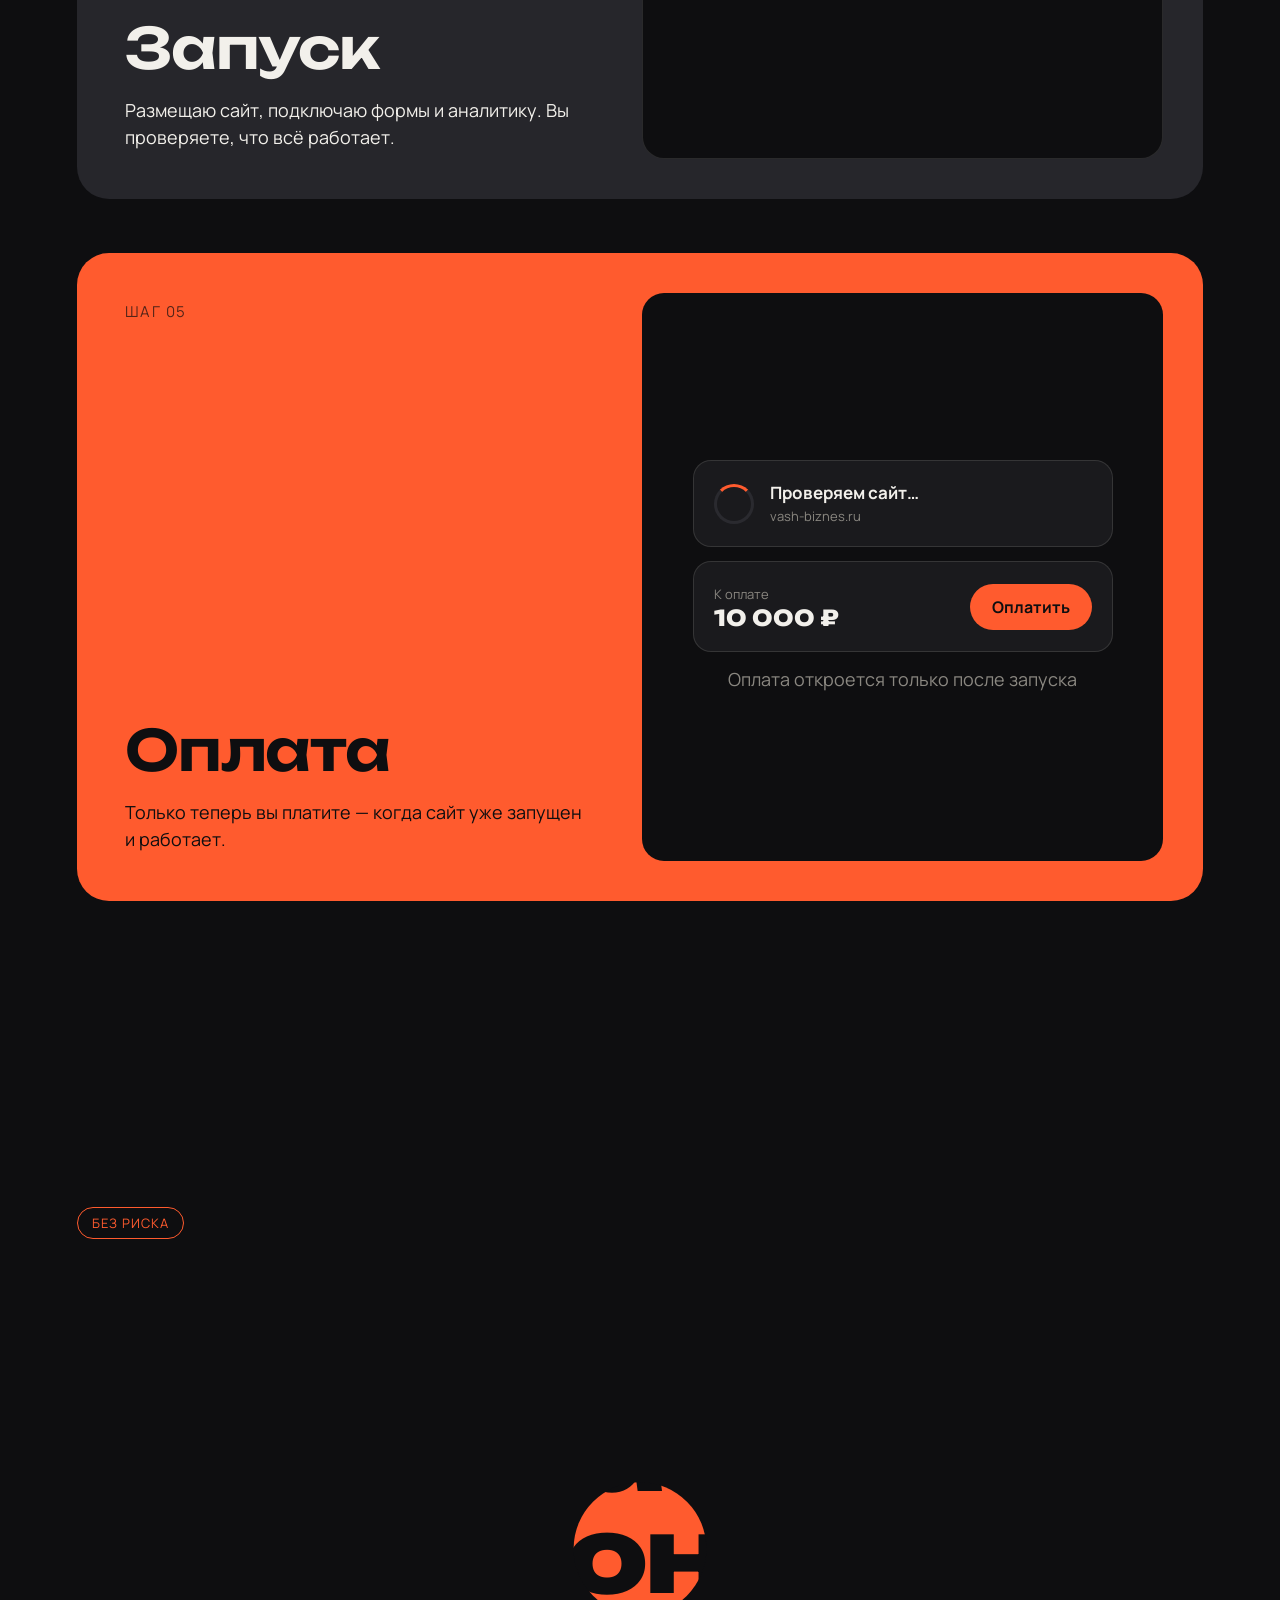
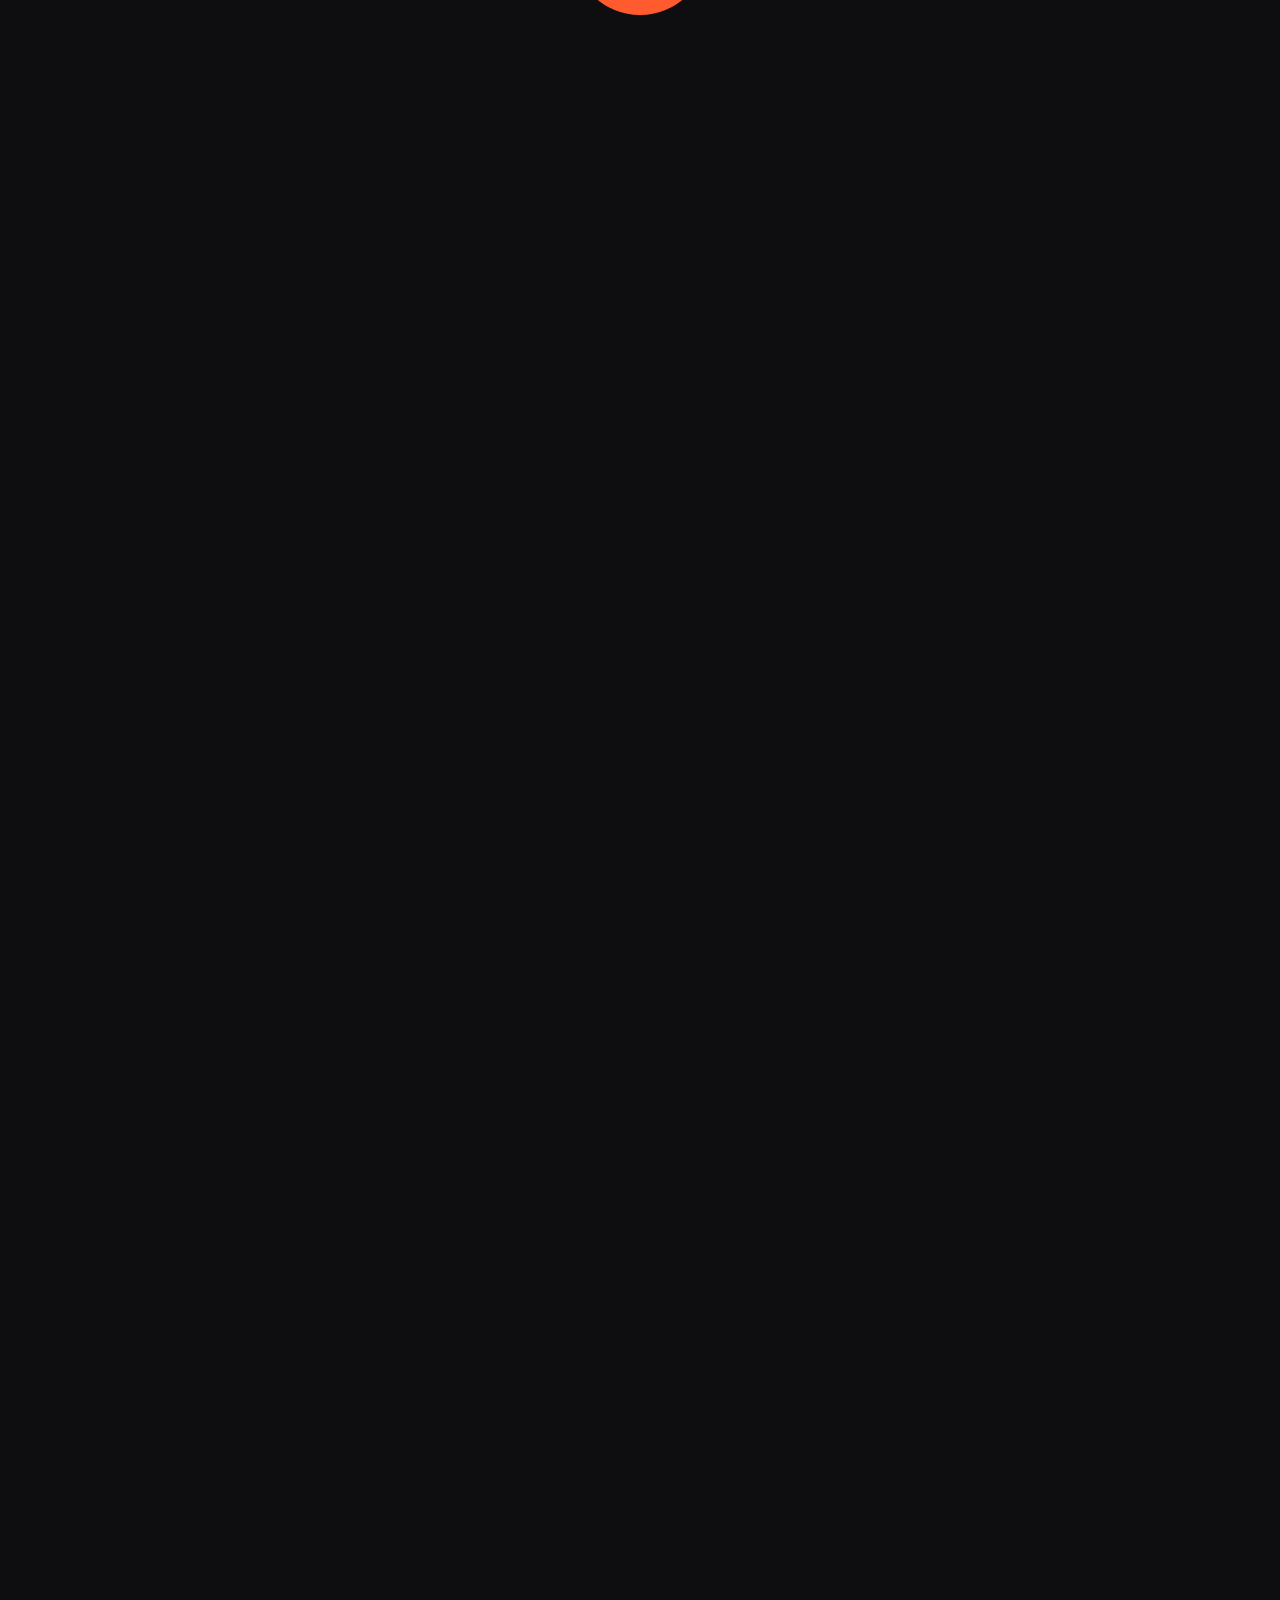
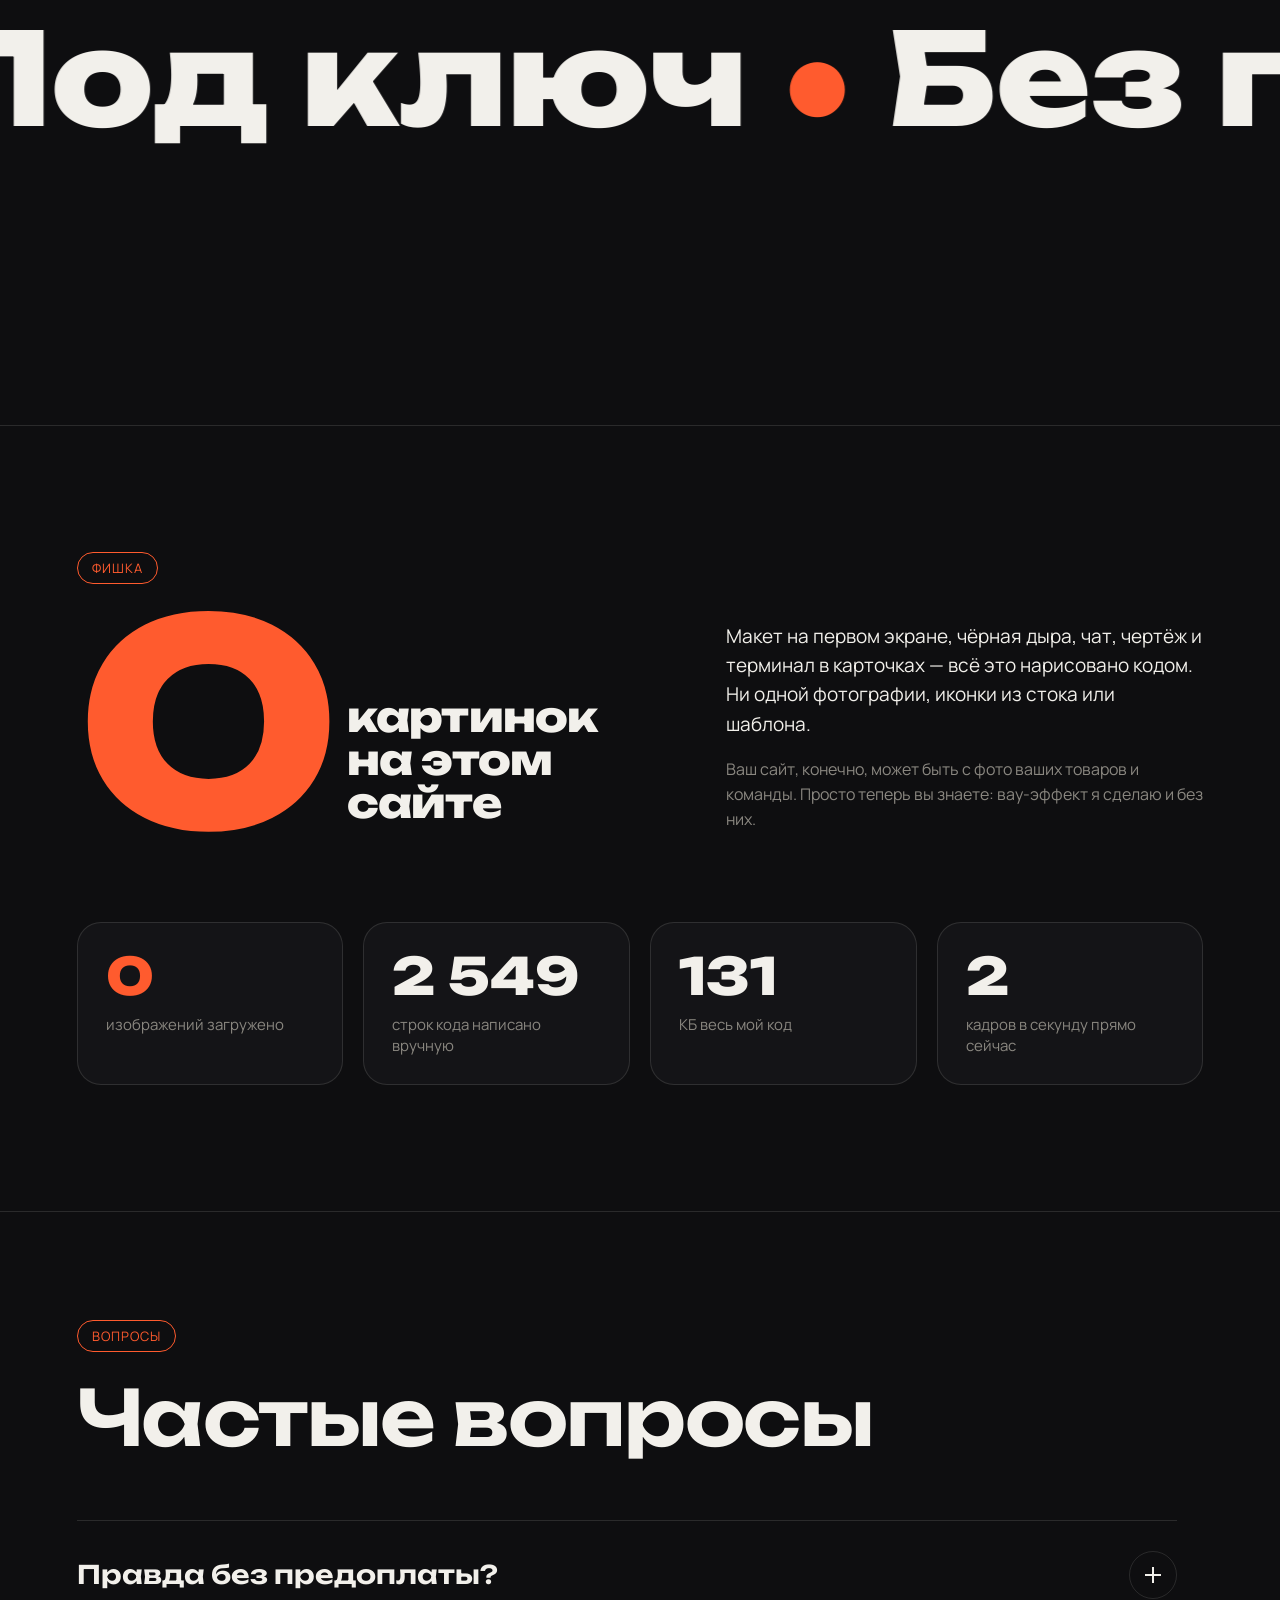
==== commit 13882eb1: "Концепты: прокрутка перетекает на страницу, новый порядок - Колёсико листает окно концепта, а у его " ====
--- a/index.html
+++ b/index.html
@@ -36,9 +36,9 @@
 <!-- самые нужные шрифты для первого экрана грузим сразу -->
 <link rel="preload" href="fonts/unbounded-cyrillic-800-normal.woff2" as="font" type="font/woff2" crossorigin>
 <link rel="preload" href="fonts/manrope-cyrillic-400-normal.woff2" as="font" type="font/woff2" crossorigin>
-<link rel="stylesheet" href="css/fonts.css?v=202610062018">
-<link rel="stylesheet" href="css/style.css?v=202610062018">
-<link rel="stylesheet" href="css/extras.css?v=202610062018">
+<link rel="stylesheet" href="css/fonts.css?v=202610062051">
+<link rel="stylesheet" href="css/style.css?v=202610062051">
+<link rel="stylesheet" href="css/extras.css?v=202610062051">
 </head>
 <body>
 
@@ -170,43 +170,21 @@
   <span class="tag">Концепты</span>
   <div class="concepts-head">
     <h2 class="section-title">Так может выглядеть ваш&nbsp;сайт</h2>
-    <p>Вместо портфолио — три концепта для вымышленных бизнесов. Они живые: полистайте их, добавьте кофе в корзину, запишитесь на стрижку. И всё это тоже нарисовано кодом.</p>
+    <p>Вместо портфолио — три концепта для вымышленных бизнесов. Они живые: полистайте их, запишитесь на стрижку, добавьте кофе в корзину. И всё это тоже нарисовано кодом.</p>
   </div>
 
   <div class="c-tabs" role="tablist">
-    <button class="c-tab active" role="tab" aria-selected="true" data-c="0" data-url="zerno-coffee.ru" data-cursor>Кофейня</button>
-    <button class="c-tab" role="tab" aria-selected="false" data-c="1" data-url="britva-barber.ru" data-cursor>Барбершоп</button>
-    <button class="c-tab" role="tab" aria-selected="false" data-c="2" data-url="ulybka-dent.ru" data-cursor>Стоматология</button>
+    <button class="c-tab active" role="tab" aria-selected="true" data-c="0" data-url="britva-barber.ru" data-cursor>Барбершоп</button>
+    <button class="c-tab" role="tab" aria-selected="false" data-c="1" data-url="ulybka-dent.ru" data-cursor>Стоматология</button>
+    <button class="c-tab" role="tab" aria-selected="false" data-c="2" data-url="zerno-coffee.ru" data-cursor>Кофейня</button>
   </div>
 
   <div class="c-frame">
-    <div class="c-bar"><span class="mock-dots"><i></i><i></i><i></i></span><span class="c-url">zerno-coffee.ru</span></div>
-    <div class="c-view" data-lenis-prevent>
-
-      <!-- Кофейня -->
-      <div class="cpt cpt-coffee active">
-        <div class="cc-nav"><b>зерно.</b><span>Меню</span><span>Доставка</span><span class="cc-cart">Корзина · <i class="cc-count">0</i></span></div>
-        <div class="cc-hero">
-          <div>
-            <h3>Кофе, который <em>ждёт</em> вас</h3>
-            <p>Свежая обжарка каждый день. Заберите за 5 минут или закажите доставку в офис.</p>
-            <span class="cc-btn">Выбрать кофе</span>
-          </div>
-          <div class="cc-cup"><span class="steam"></span><span class="steam"></span><span class="steam"></span><span class="cup"></span><span class="saucer"></span></div>
-        </div>
-        <h4 class="cc-h">Меню</h4>
-        <div class="cc-menu">
-          <div class="cc-item"><span class="bean" style="--c:#c8743a"></span><b>Капучино</b><small>250 мл</small><span class="cc-row">220 ₽<button class="cc-add" aria-label="В корзину">+</button></span></div>
-          <div class="cc-item"><span class="bean" style="--c:#8a5a3b"></span><b>Флэт уайт</b><small>200 мл</small><span class="cc-row">240 ₽<button class="cc-add" aria-label="В корзину">+</button></span></div>
-          <div class="cc-item"><span class="bean" style="--c:#a78bdb"></span><b>Лавандовый раф</b><small>300 мл</small><span class="cc-row">280 ₽<button class="cc-add" aria-label="В корзину">+</button></span></div>
-          <div class="cc-item"><span class="bean" style="--c:#3b2418"></span><b>Эспрессо</b><small>40 мл</small><span class="cc-row">150 ₽<button class="cc-add" aria-label="В корзину">+</button></span></div>
-        </div>
-        <div class="cc-promo"><b>Второй кофе — в подарок</b><span>до 11:00 по будням</span></div>
-        <div class="cc-foot">ул. Примерная, 1 · каждый день 8:00–22:00</div>
-      </div>
+    <div class="c-bar"><span class="mock-dots"><i></i><i></i><i></i></span><span class="c-url">britva-barber.ru</span></div>
+    <div class="c-view">
 
       <!-- Барбершоп -->
-      <div class="cpt cpt-barber">
+      <div class="cpt cpt-barber active">
         <div class="cb-nav"><b>БРИТВА</b><span>Услуги</span><span>Мастера</span><span class="cb-btn">Записаться</span></div>
         <div class="cb-hero">
           <h3>Мужские стрижки<br><em>без ожидания</em></h3>
@@ -246,6 +224,28 @@
           <div><span class="ava" style="--c:#3b6cff">ИС</span><b>Игорь Савин</b><small>Ортодонт · 9 лет</small></div>
           <div><span class="ava" style="--c:#f0a23b">МЛ</span><b>Мария Лебедева</b><small>Хирург · 15 лет</small></div>
         </div>
+      </div>
+
+      <!-- Кофейня -->
+      <div class="cpt cpt-coffee">
+        <div class="cc-nav"><b>зерно.</b><span>Меню</span><span>Доставка</span><span class="cc-cart">Корзина · <i class="cc-count">0</i></span></div>
+        <div class="cc-hero">
+          <div>
+            <h3>Кофе, который <em>ждёт</em> вас</h3>
+            <p>Свежая обжарка каждый день. Заберите за 5 минут или закажите доставку в офис.</p>
+            <span class="cc-btn">Выбрать кофе</span>
+          </div>
+          <div class="cc-cup"><span class="steam"></span><span class="steam"></span><span class="steam"></span><span class="cup"></span><span class="saucer"></span></div>
+        </div>
+        <h4 class="cc-h">Меню</h4>
+        <div class="cc-menu">
+          <div class="cc-item"><span class="bean" style="--c:#c8743a"></span><b>Капучино</b><small>250 мл</small><span class="cc-row">220 ₽<button class="cc-add" aria-label="В корзину">+</button></span></div>
+          <div class="cc-item"><span class="bean" style="--c:#8a5a3b"></span><b>Флэт уайт</b><small>200 мл</small><span class="cc-row">240 ₽<button class="cc-add" aria-label="В корзину">+</button></span></div>
+          <div class="cc-item"><span class="bean" style="--c:#a78bdb"></span><b>Лавандовый раф</b><small>300 мл</small><span class="cc-row">280 ₽<button class="cc-add" aria-label="В корзину">+</button></span></div>
+          <div class="cc-item"><span class="bean" style="--c:#3b2418"></span><b>Эспрессо</b><small>40 мл</small><span class="cc-row">150 ₽<button class="cc-add" aria-label="В корзину">+</button></span></div>
+        </div>
+        <div class="cc-promo"><b>Второй кофе — в подарок</b><span>до 11:00 по будням</span></div>
+        <div class="cc-foot">ул. Примерная, 1 · каждый день 8:00–22:00</div>
       </div>
 
     </div>
@@ -569,11 +569,11 @@
 <script src="vendor/gsap.min.js"></script>
 <script src="vendor/ScrollTrigger.min.js"></script>
 <script src="vendor/lenis.min.js"></script>
-<script src="js/config.js?v=202610062018"></script>
-<script src="js/preloader.js?v=202610062018"></script>
-<script src="js/hero.js?v=202610062018"></script>
-<script src="js/scenes.js?v=202610062018"></script>
-<script src="js/main.js?v=202610062018"></script>
-<script src="js/extras.js?v=202610062018"></script>
+<script src="js/config.js?v=202610062051"></script>
+<script src="js/preloader.js?v=202610062051"></script>
+<script src="js/hero.js?v=202610062051"></script>
+<script src="js/scenes.js?v=202610062051"></script>
+<script src="js/main.js?v=202610062051"></script>
+<script src="js/extras.js?v=202610062051"></script>
 </body>
 </html>
--- a/css/extras.css
+++ b/css/extras.css
@@ -100,7 +100,7 @@
 .c-bar .mock-dots { gap: 7px; }
 .c-bar .mock-dots i { width: 11px; height: 11px; }
 .c-url { padding: 6px 16px; border-radius: 99px; background: #f2f0eb; color: #6b6861; font-size: 13px; min-width: 200px; }
-.c-view { position: relative; height: min(70vh, 660px); overflow-y: auto; overscroll-behavior: contain; container-type: inline-size; scrollbar-width: thin; }
+.c-view { position: relative; height: min(70vh, 660px); overflow-y: auto; container-type: inline-size; scrollbar-width: thin; }
 .c-hint { margin-top: 16px; color: var(--muted); font-size: 14px; }
 .cpt { display: none; min-height: 100%; padding: 0 5cqw 6cqw; font-family: "Manrope", sans-serif; }
 .cpt.active { display: block; }
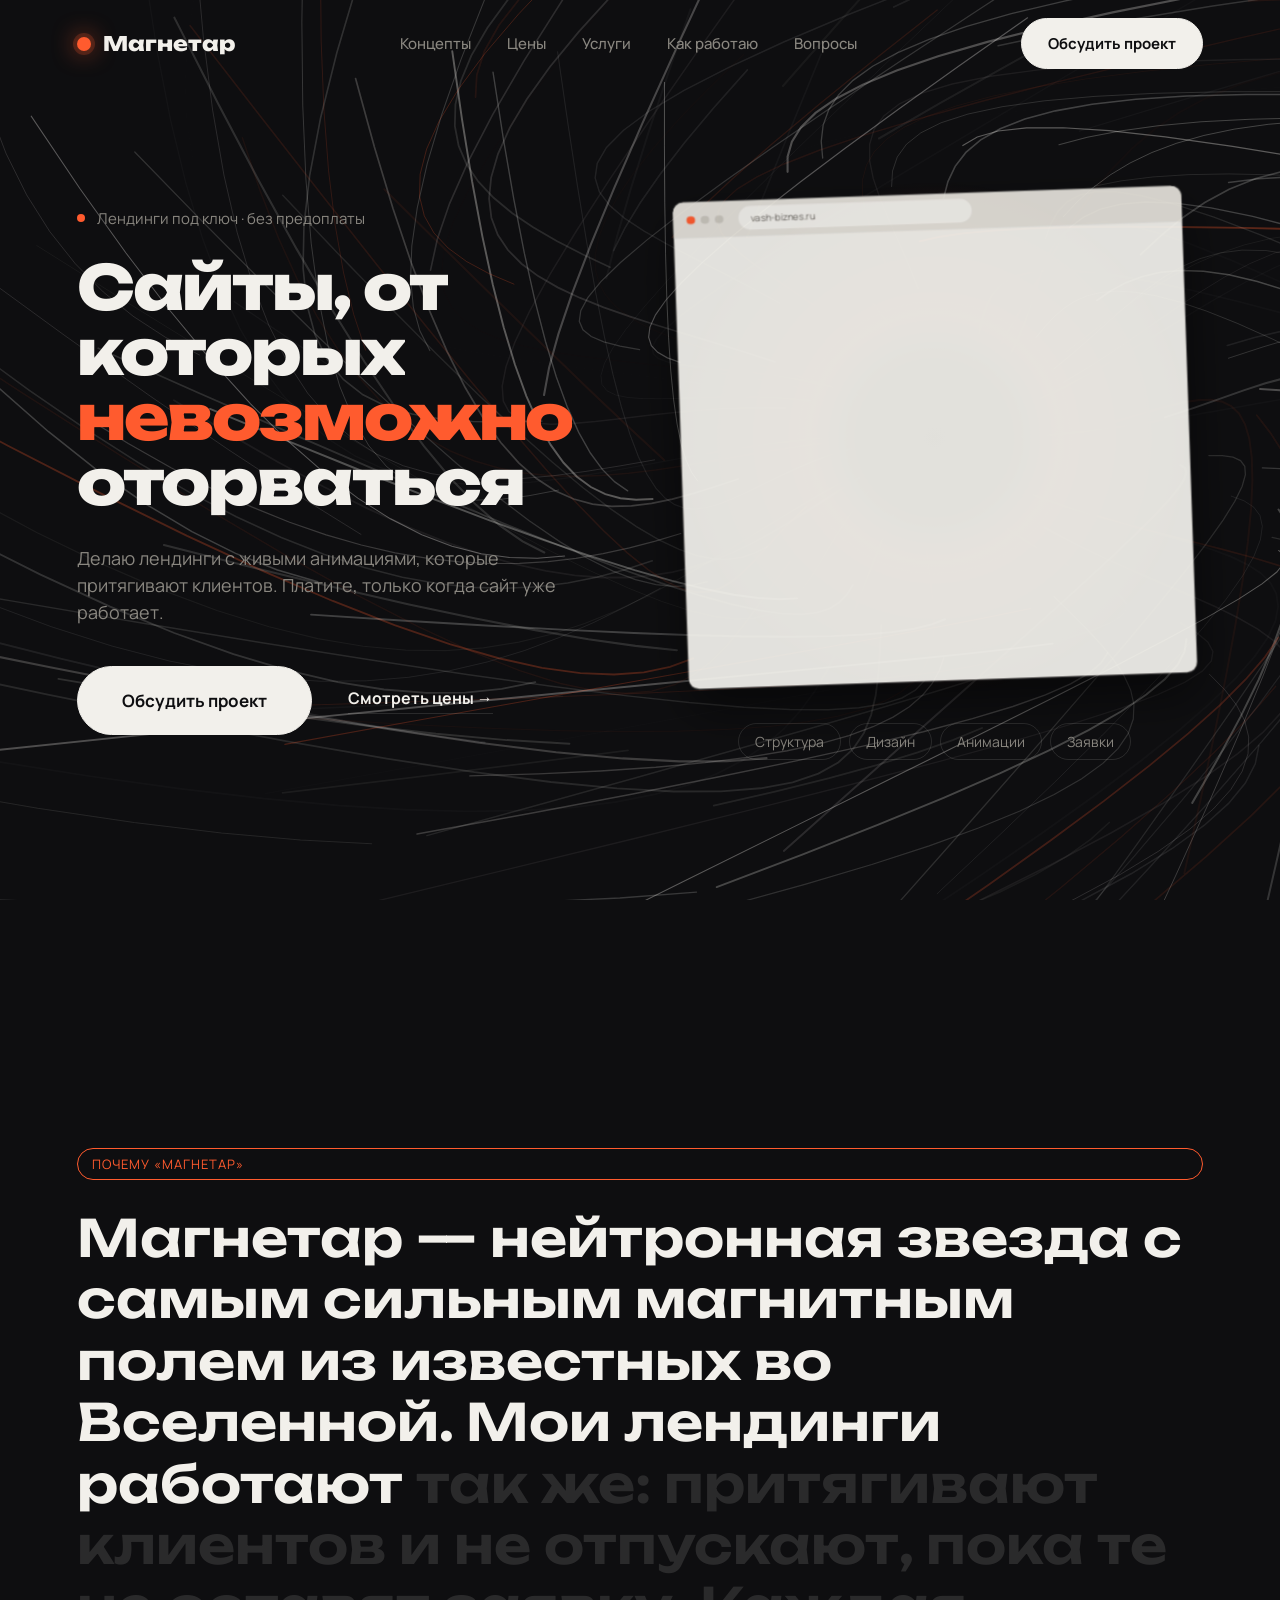
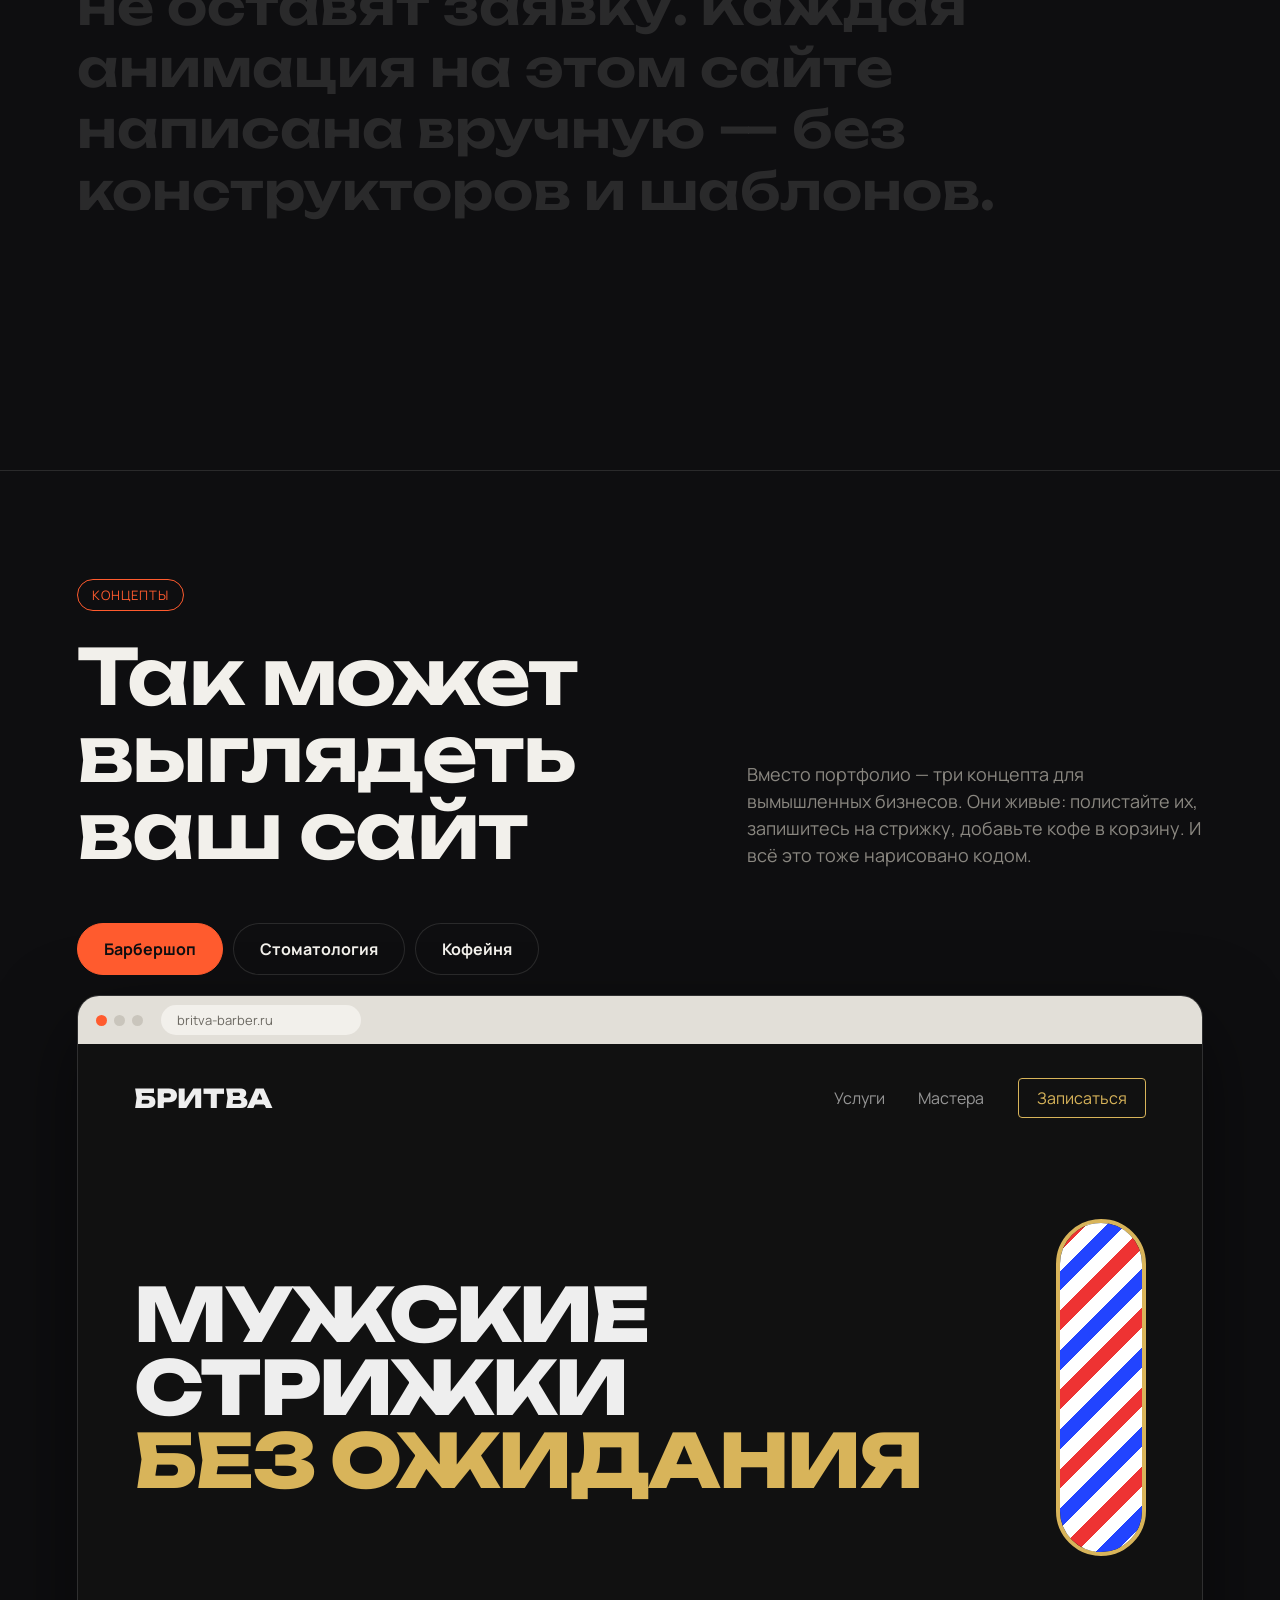
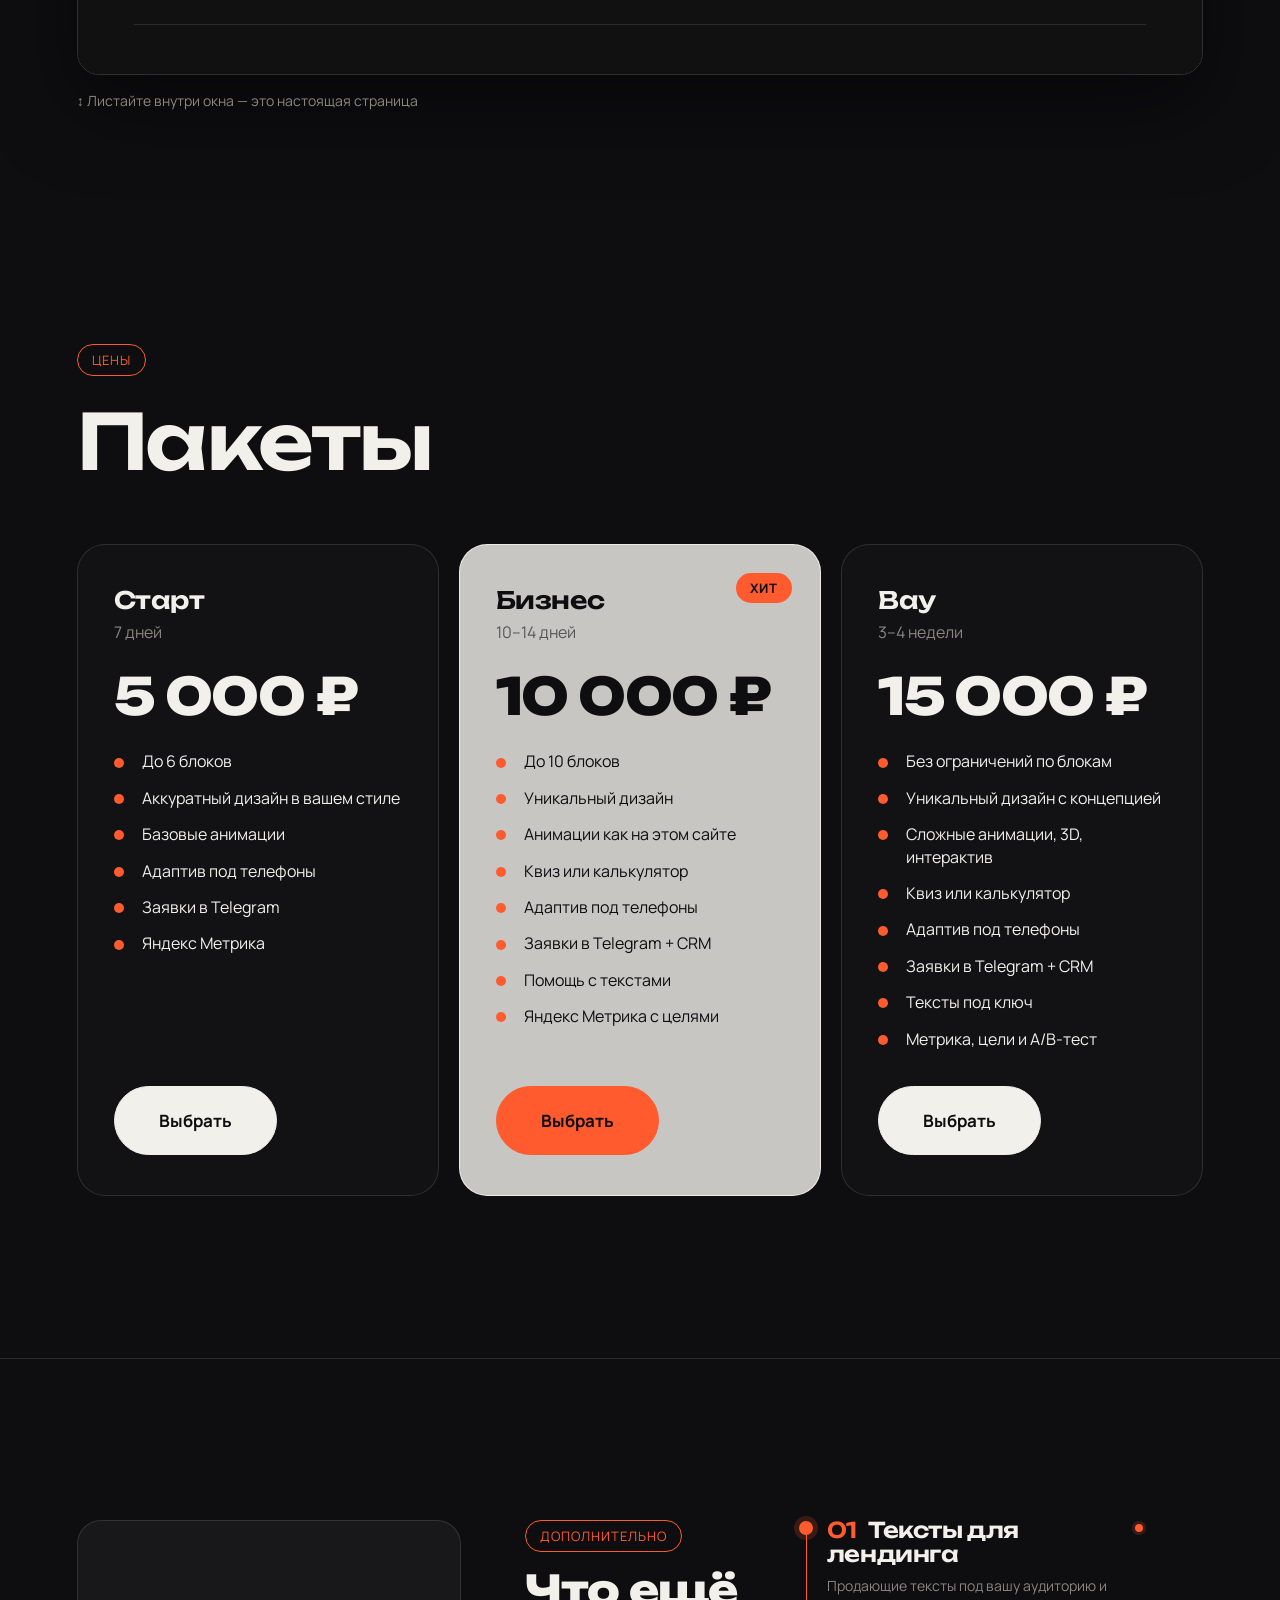
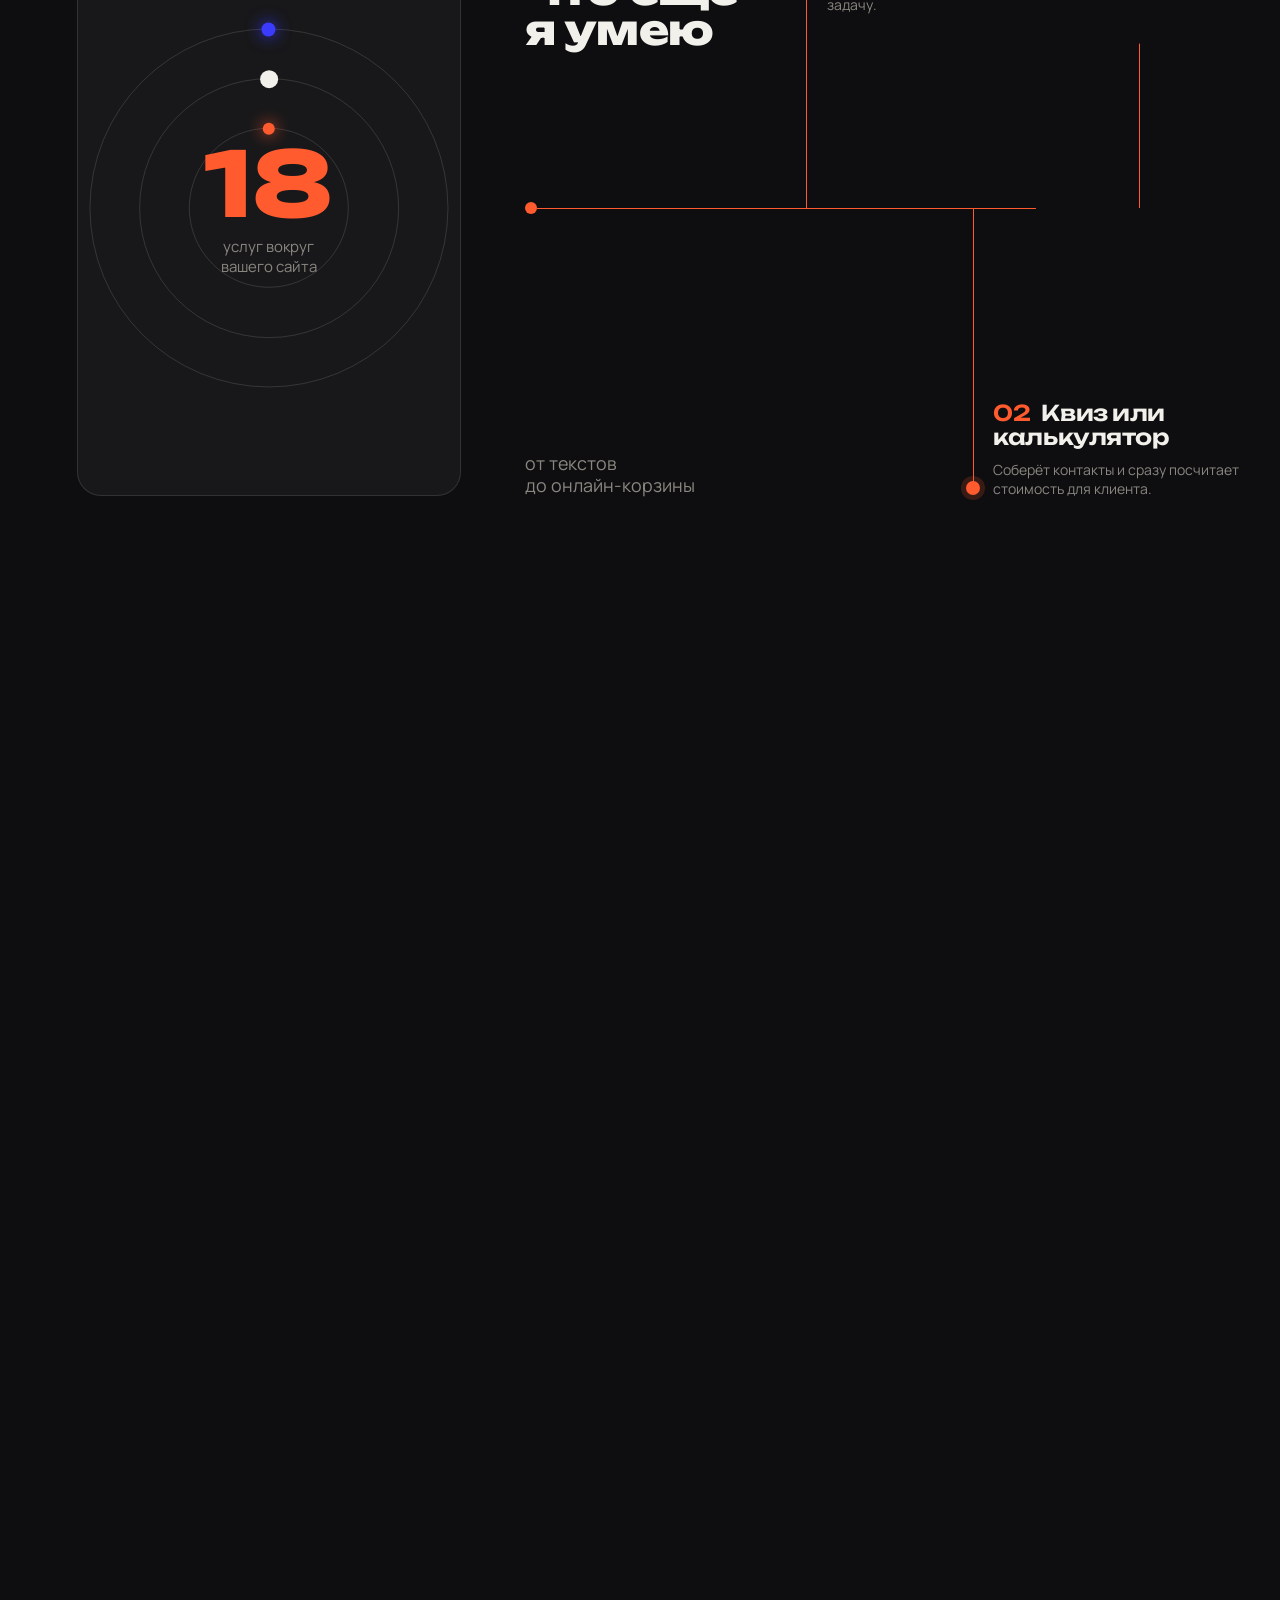
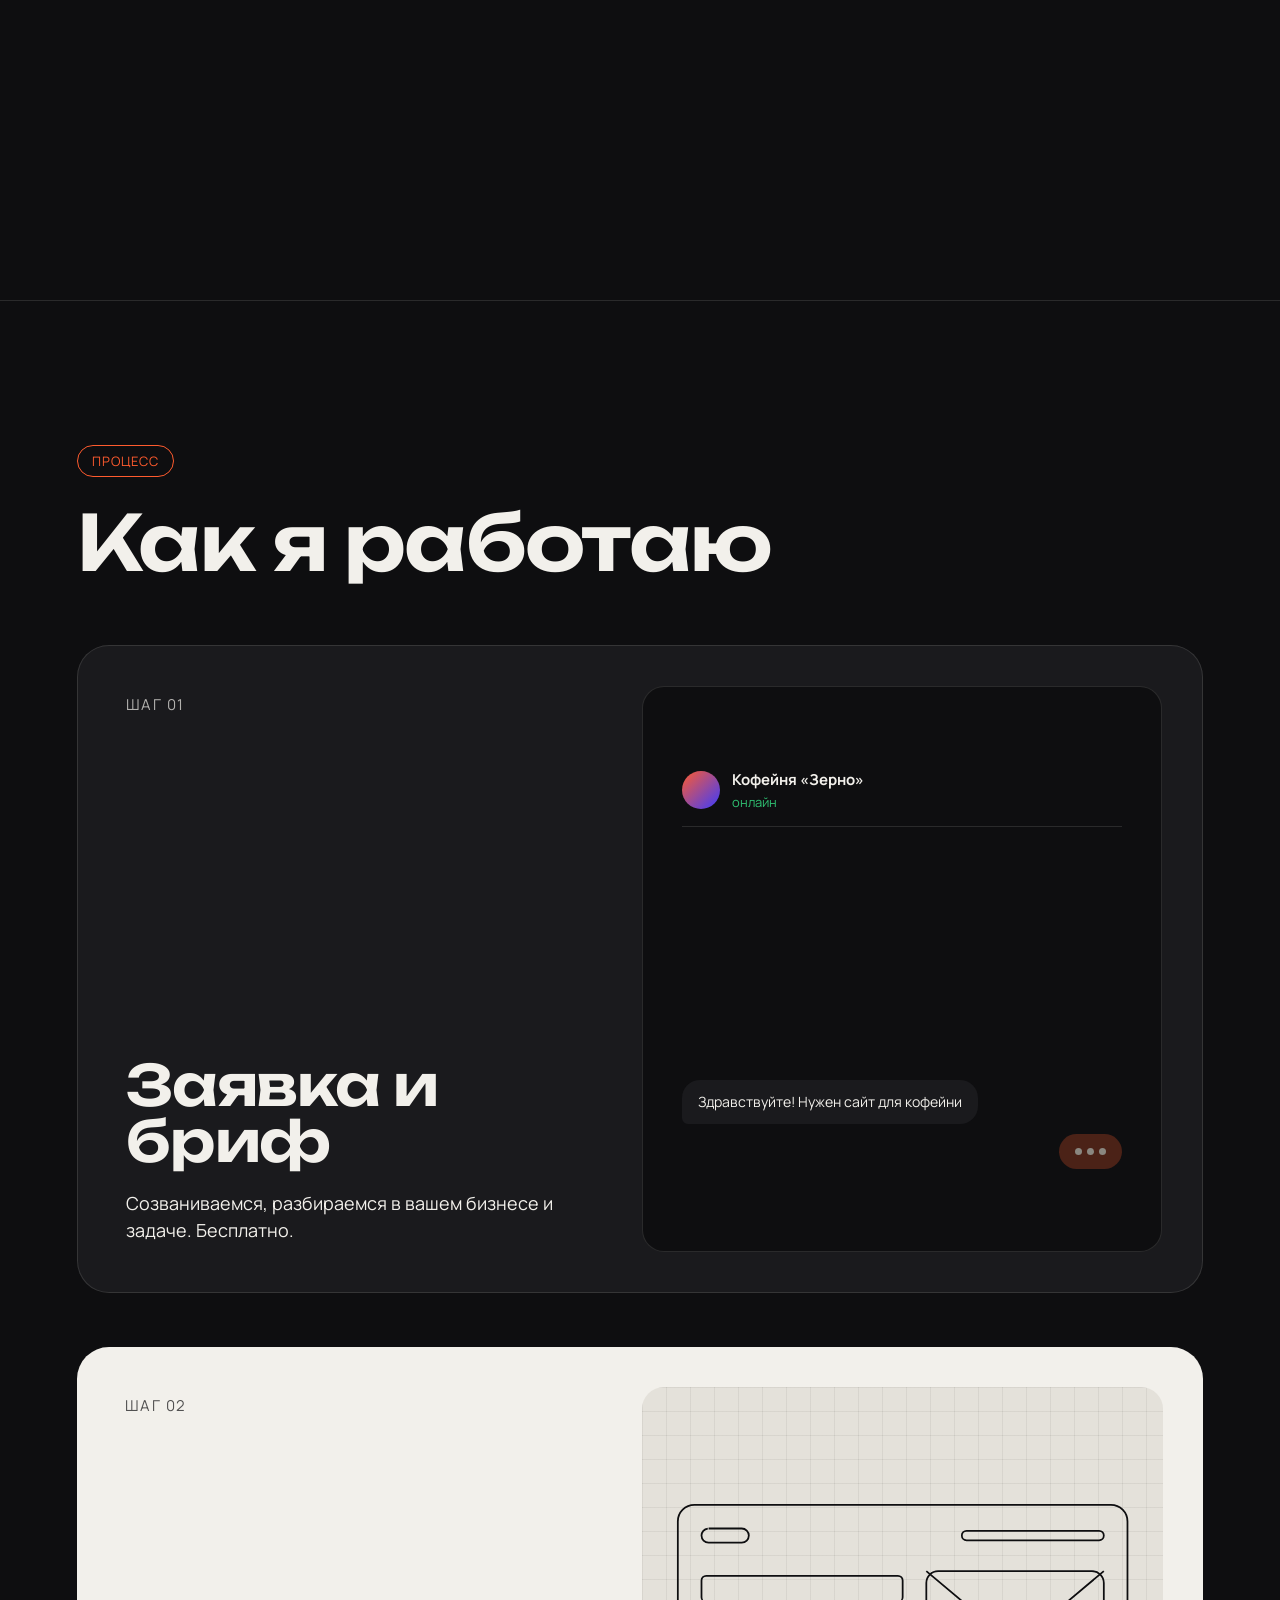
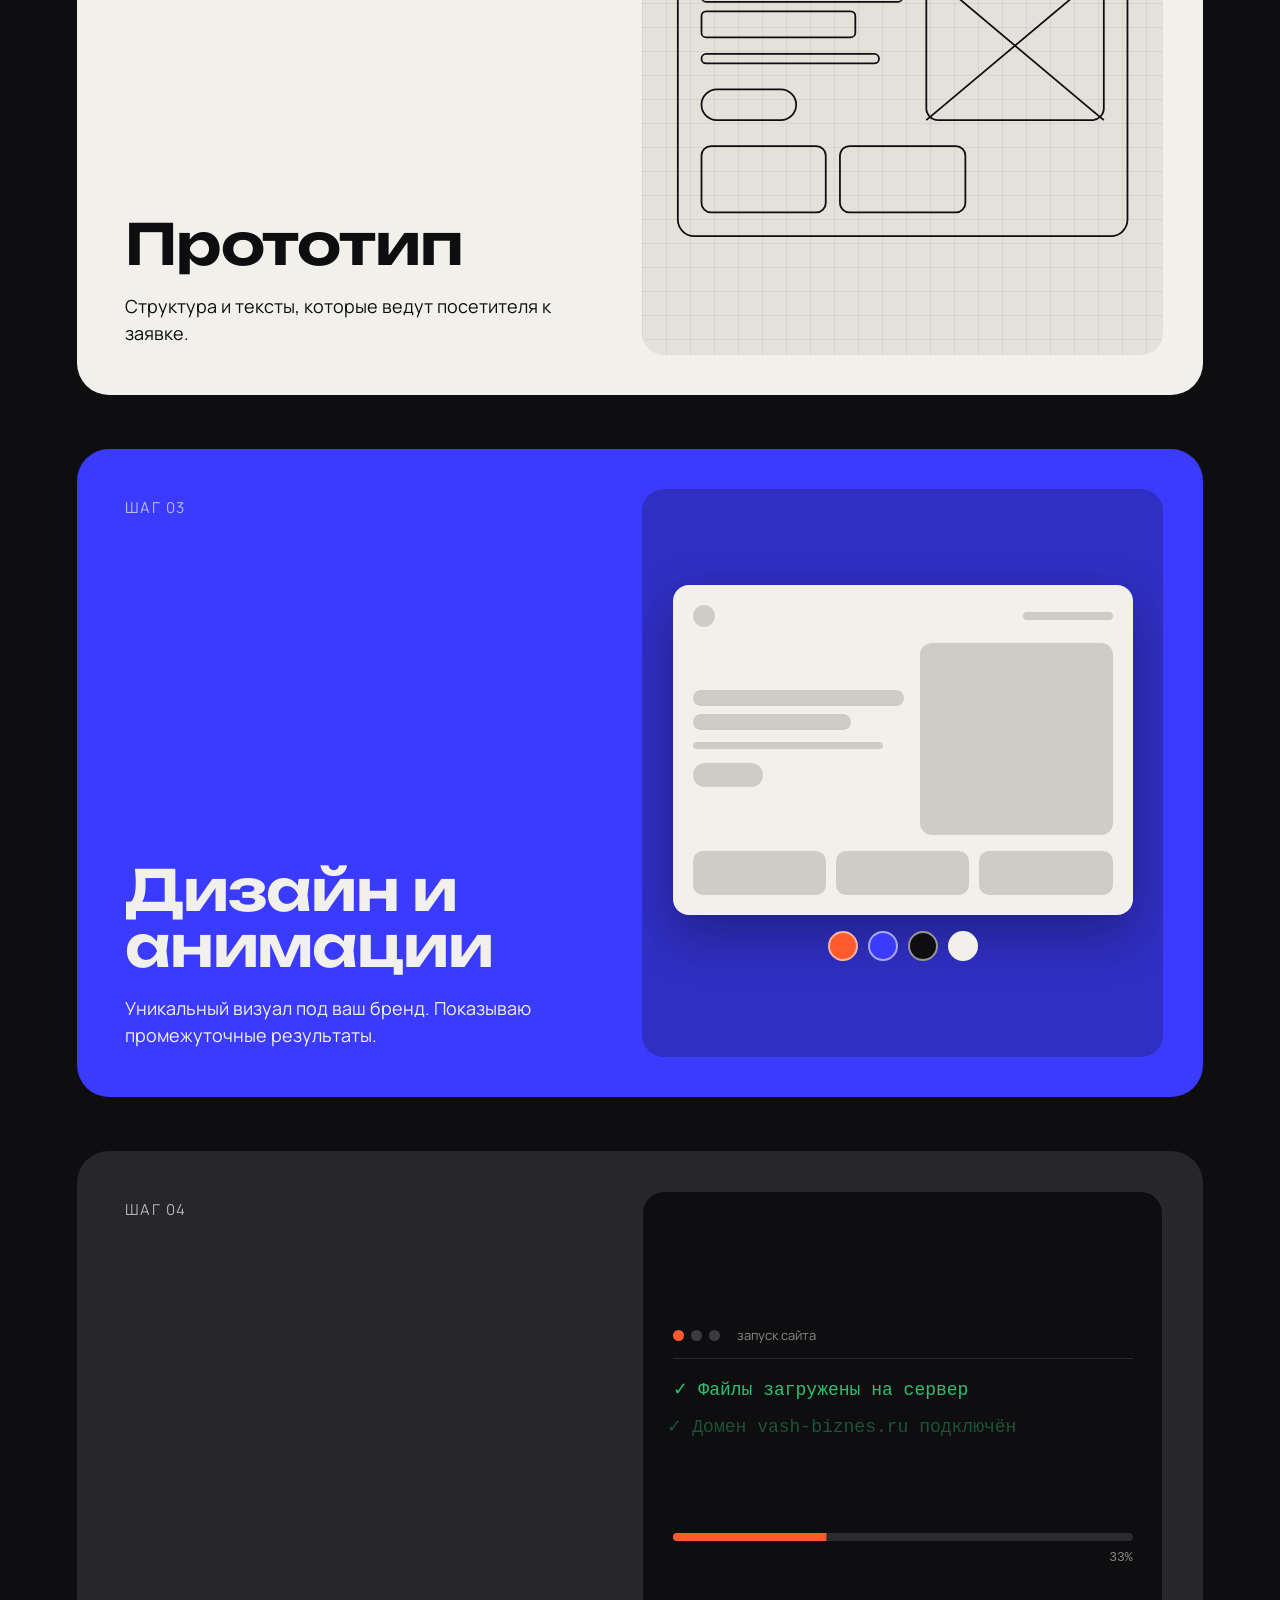
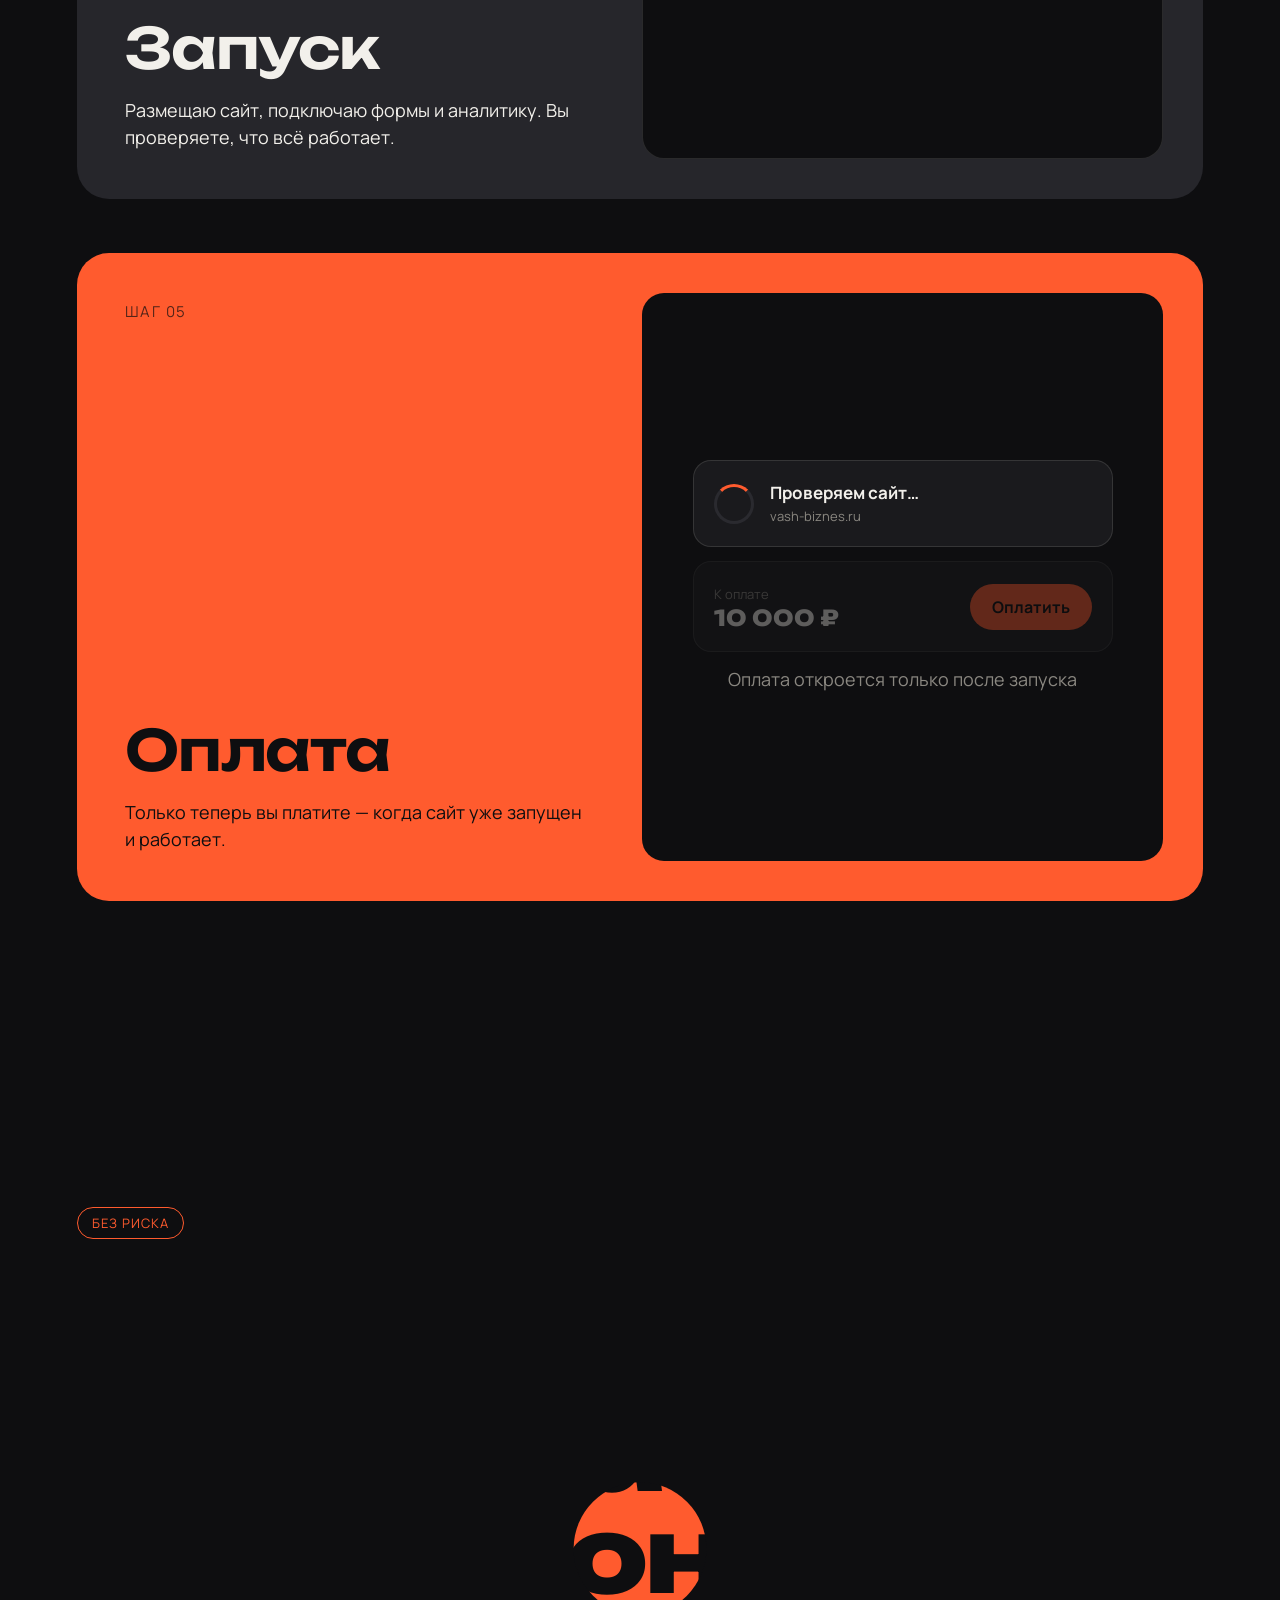
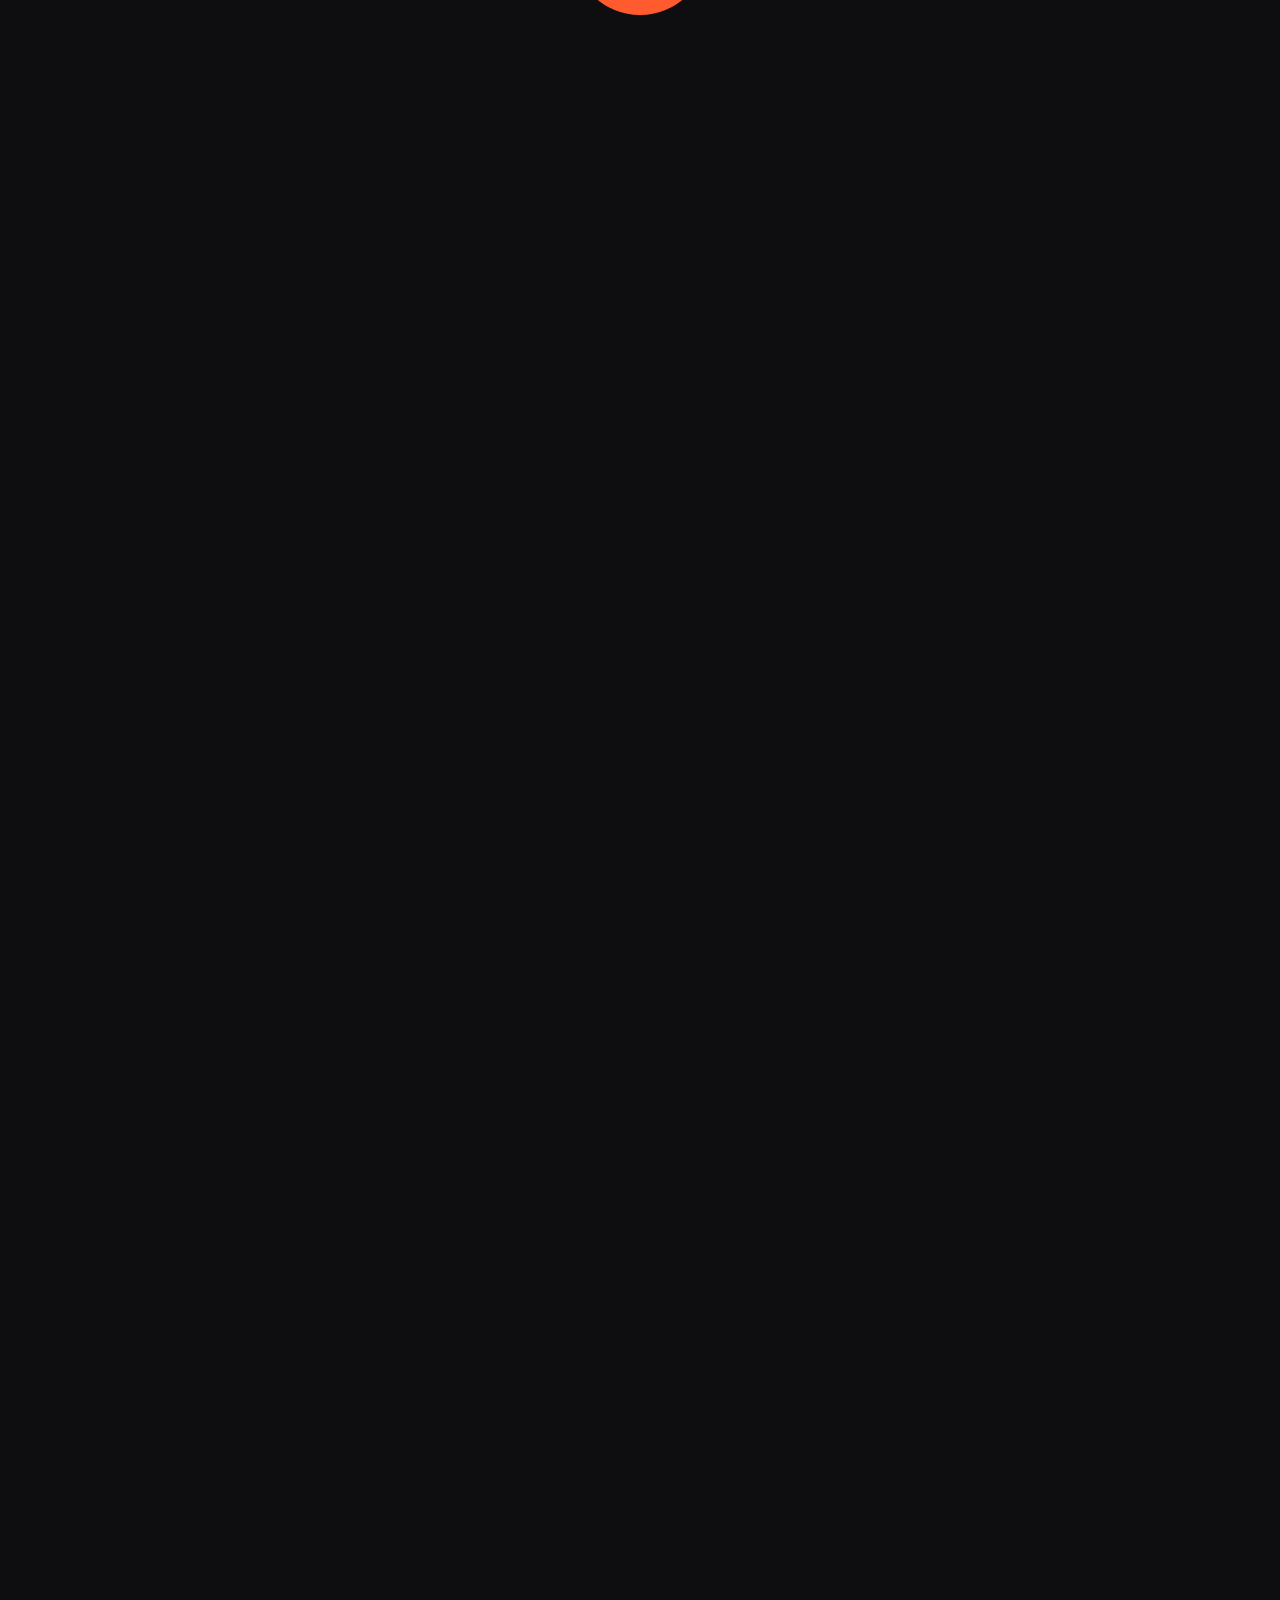
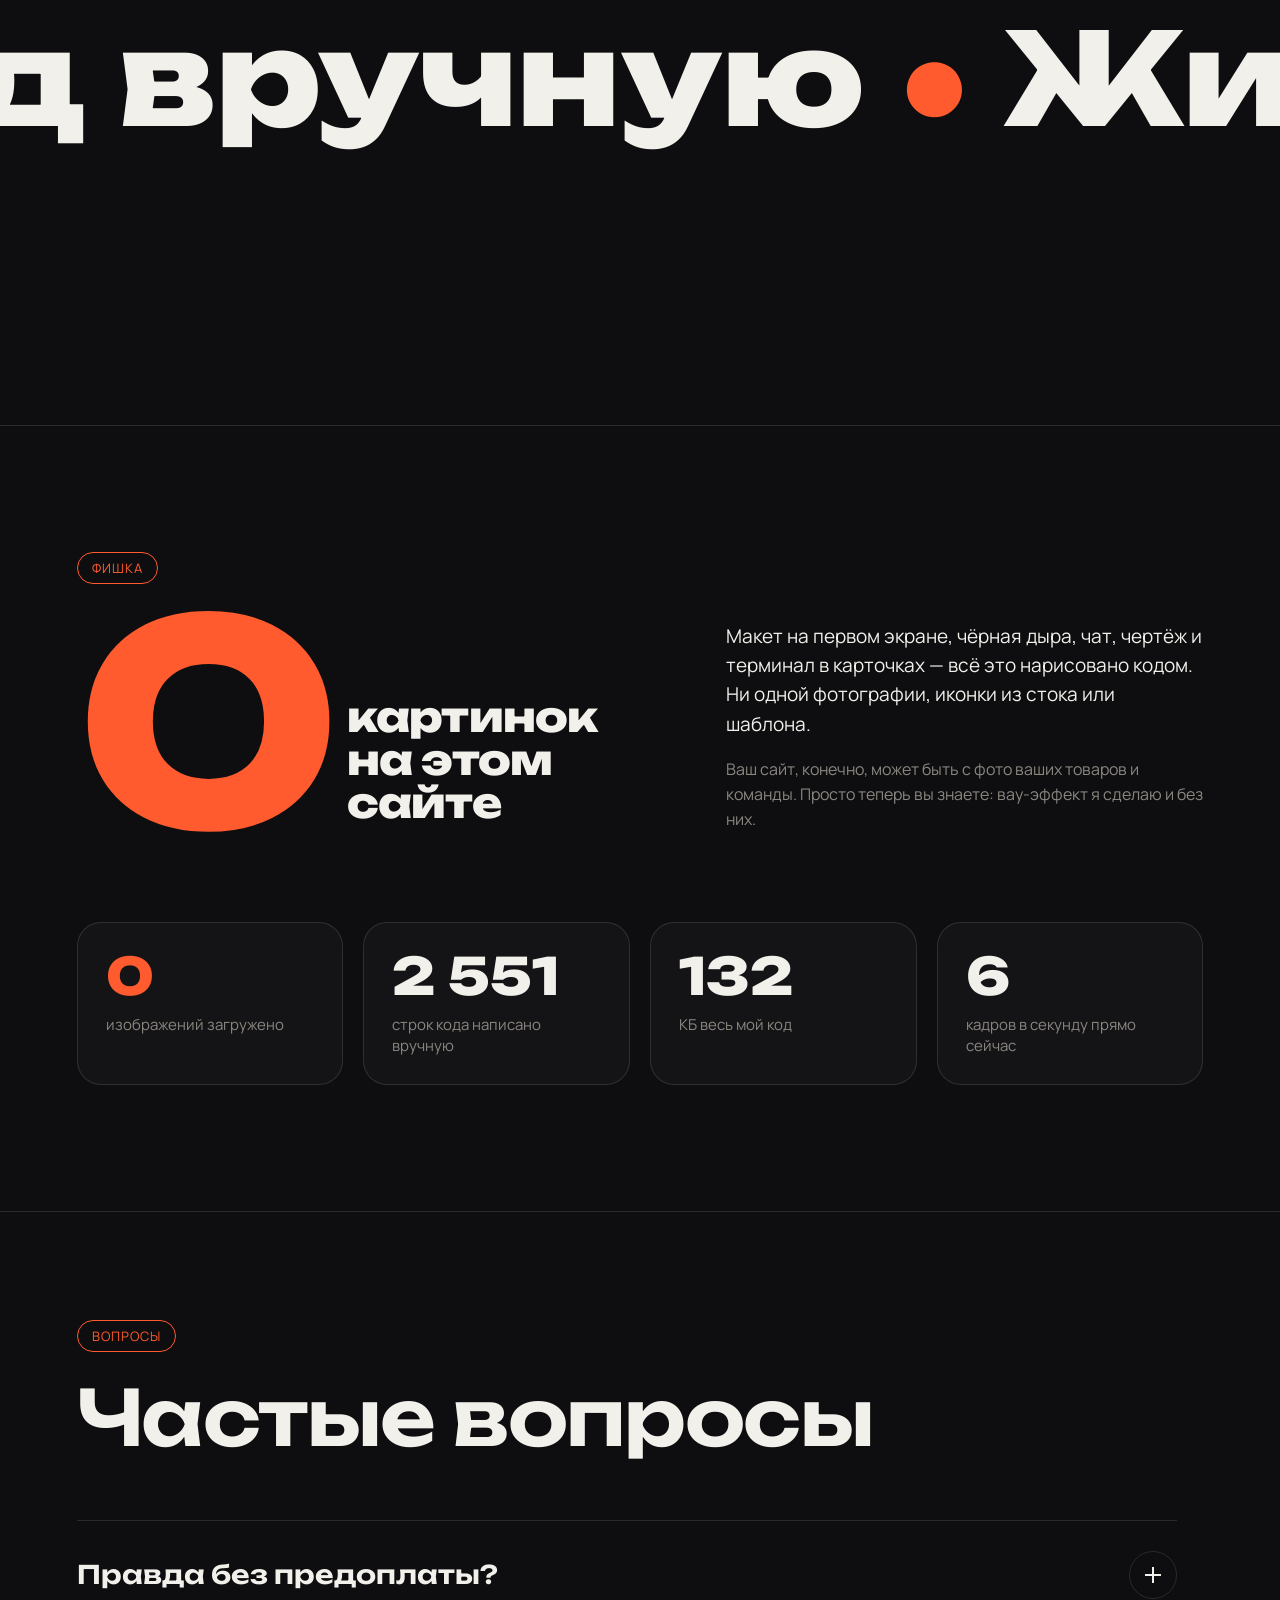
==== commit 7fb46a1e: "Мобильное меню: ссылки снова переносят к разделам Пока меню открыто, Lenis остановлен, и переход к р" ====
--- a/index.html
+++ b/index.html
@@ -36,9 +36,9 @@
 <!-- самые нужные шрифты для первого экрана грузим сразу -->
 <link rel="preload" href="fonts/unbounded-cyrillic-800-normal.woff2" as="font" type="font/woff2" crossorigin>
 <link rel="preload" href="fonts/manrope-cyrillic-400-normal.woff2" as="font" type="font/woff2" crossorigin>
-<link rel="stylesheet" href="css/fonts.css?v=202610062051">
-<link rel="stylesheet" href="css/style.css?v=202610062051">
-<link rel="stylesheet" href="css/extras.css?v=202610062051">
+<link rel="stylesheet" href="css/fonts.css?v=202610111132">
+<link rel="stylesheet" href="css/style.css?v=202610111132">
+<link rel="stylesheet" href="css/extras.css?v=202610111132">
 </head>
 <body>
 
@@ -569,11 +569,11 @@
 <script src="vendor/gsap.min.js"></script>
 <script src="vendor/ScrollTrigger.min.js"></script>
 <script src="vendor/lenis.min.js"></script>
-<script src="js/config.js?v=202610062051"></script>
-<script src="js/preloader.js?v=202610062051"></script>
-<script src="js/hero.js?v=202610062051"></script>
-<script src="js/scenes.js?v=202610062051"></script>
-<script src="js/main.js?v=202610062051"></script>
-<script src="js/extras.js?v=202610062051"></script>
+<script src="js/config.js?v=202610111132"></script>
+<script src="js/preloader.js?v=202610111132"></script>
+<script src="js/hero.js?v=202610111132"></script>
+<script src="js/scenes.js?v=202610111132"></script>
+<script src="js/main.js?v=202610111132"></script>
+<script src="js/extras.js?v=202610111132"></script>
 </body>
 </html>
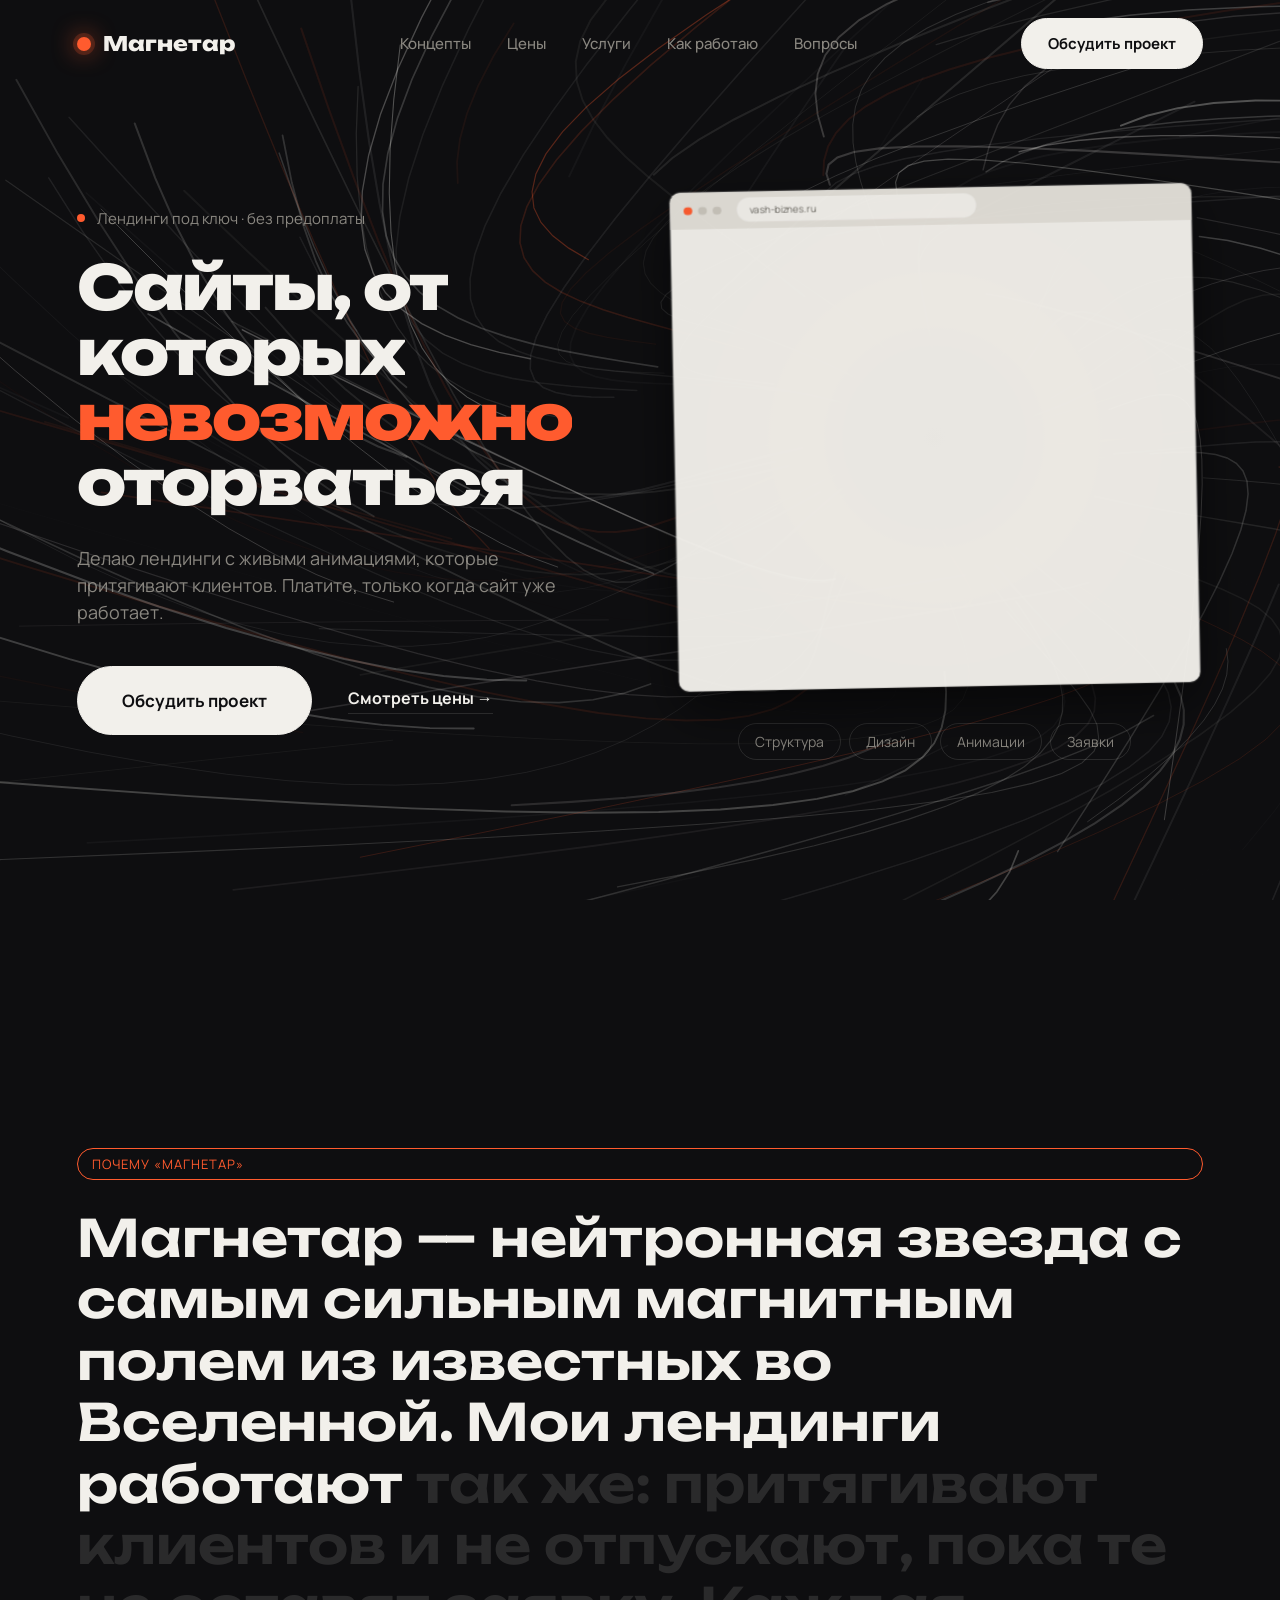
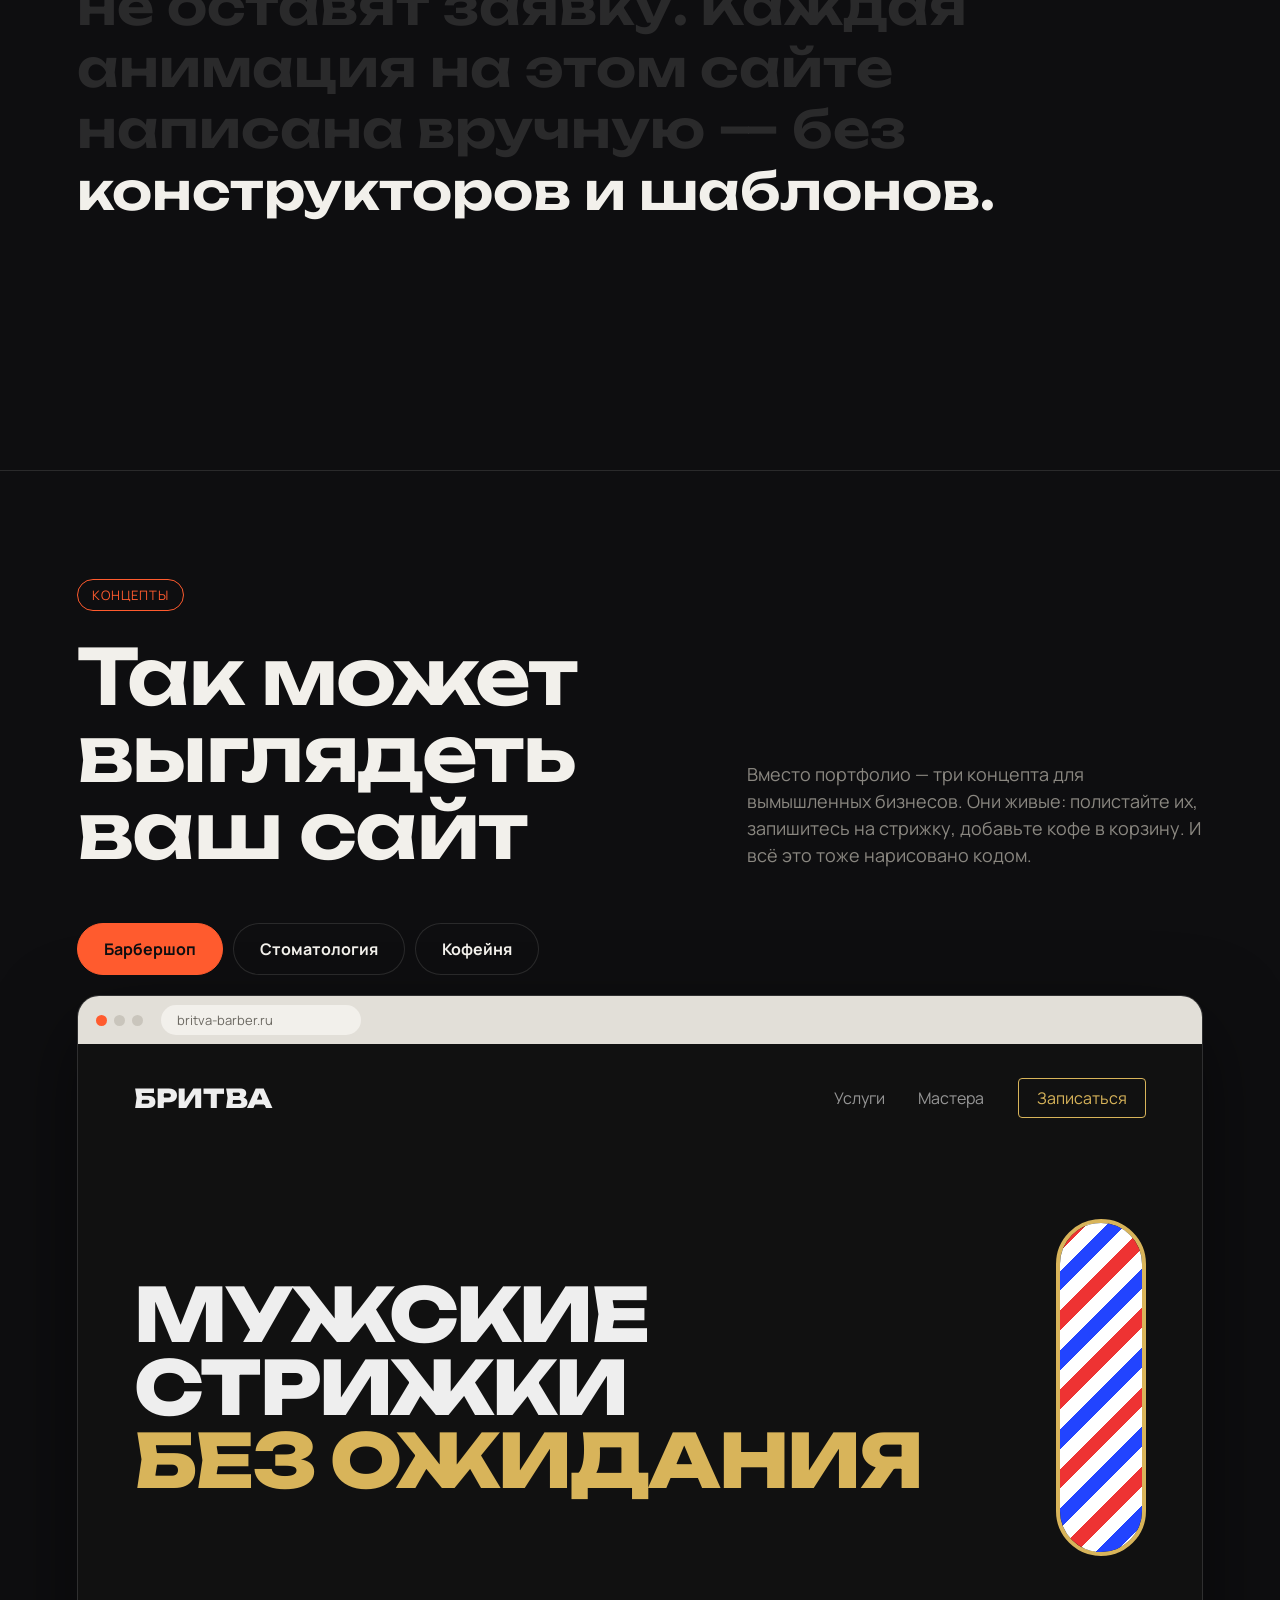
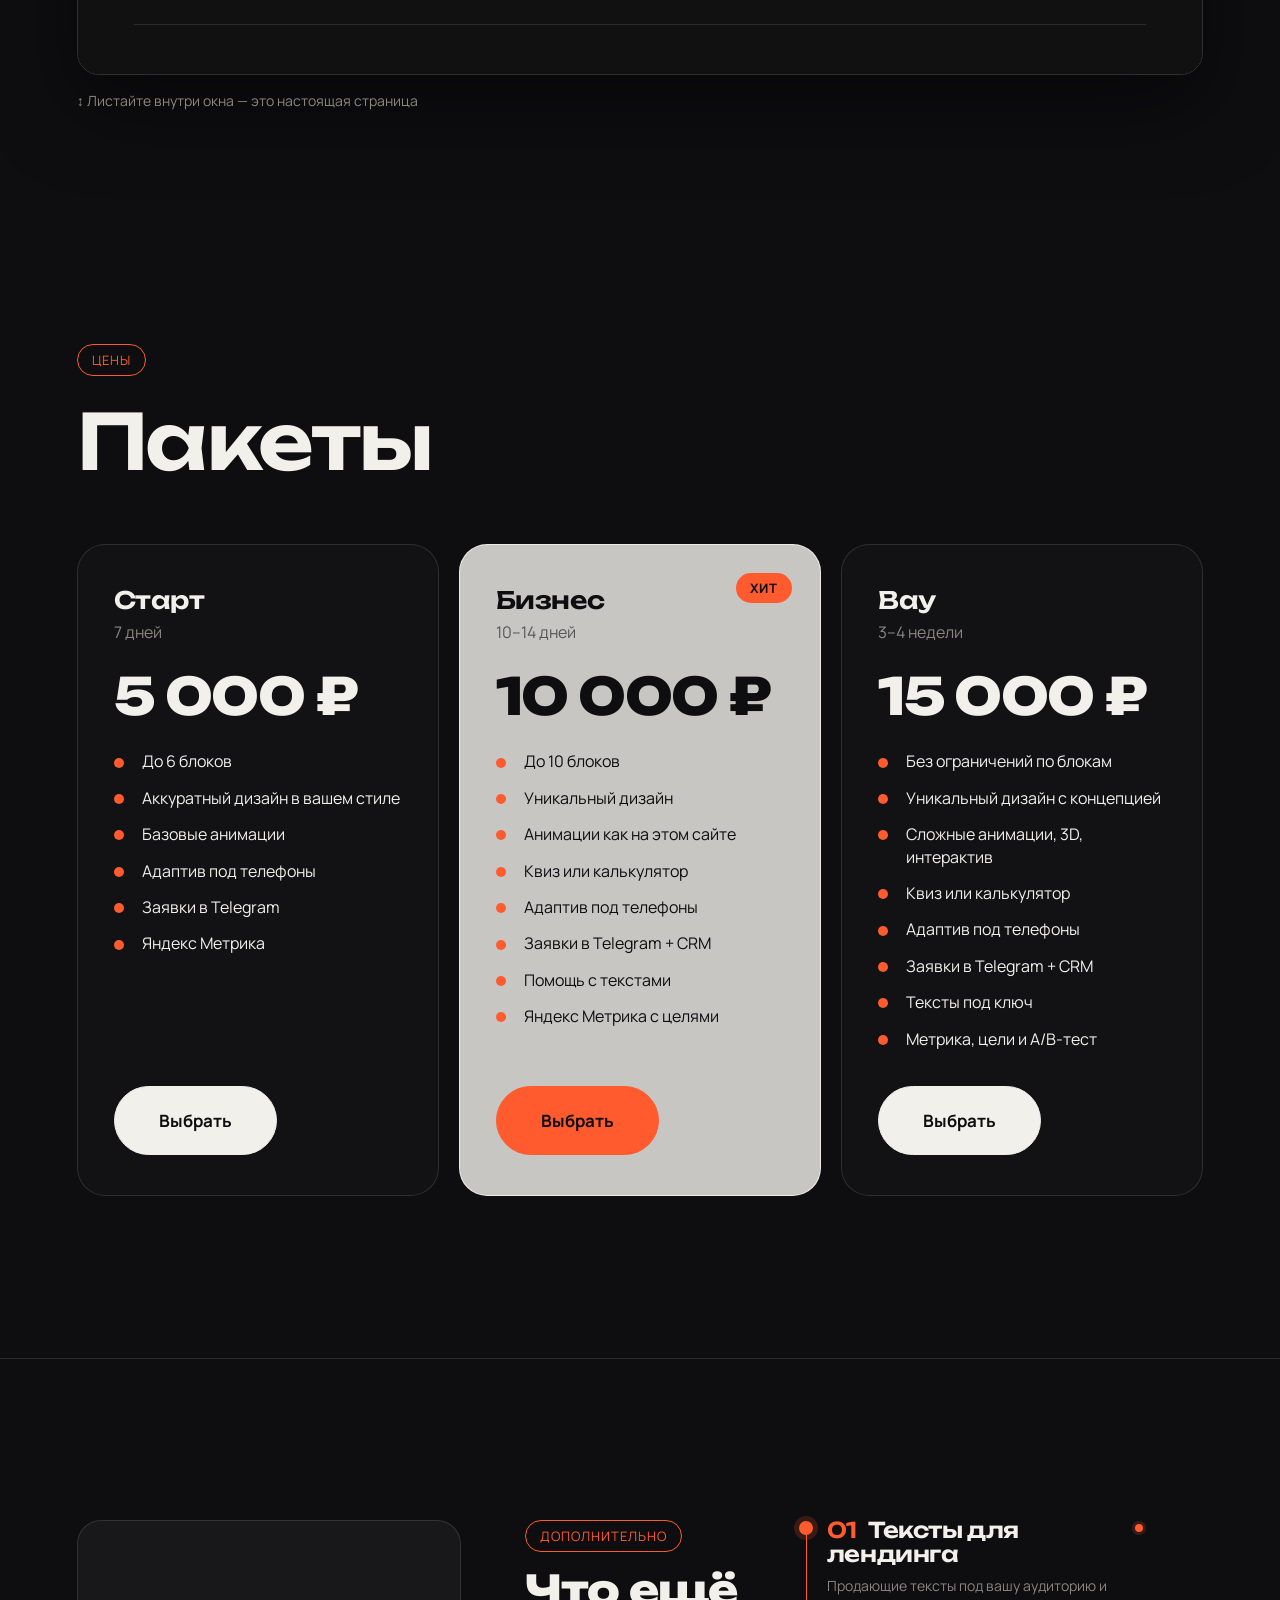
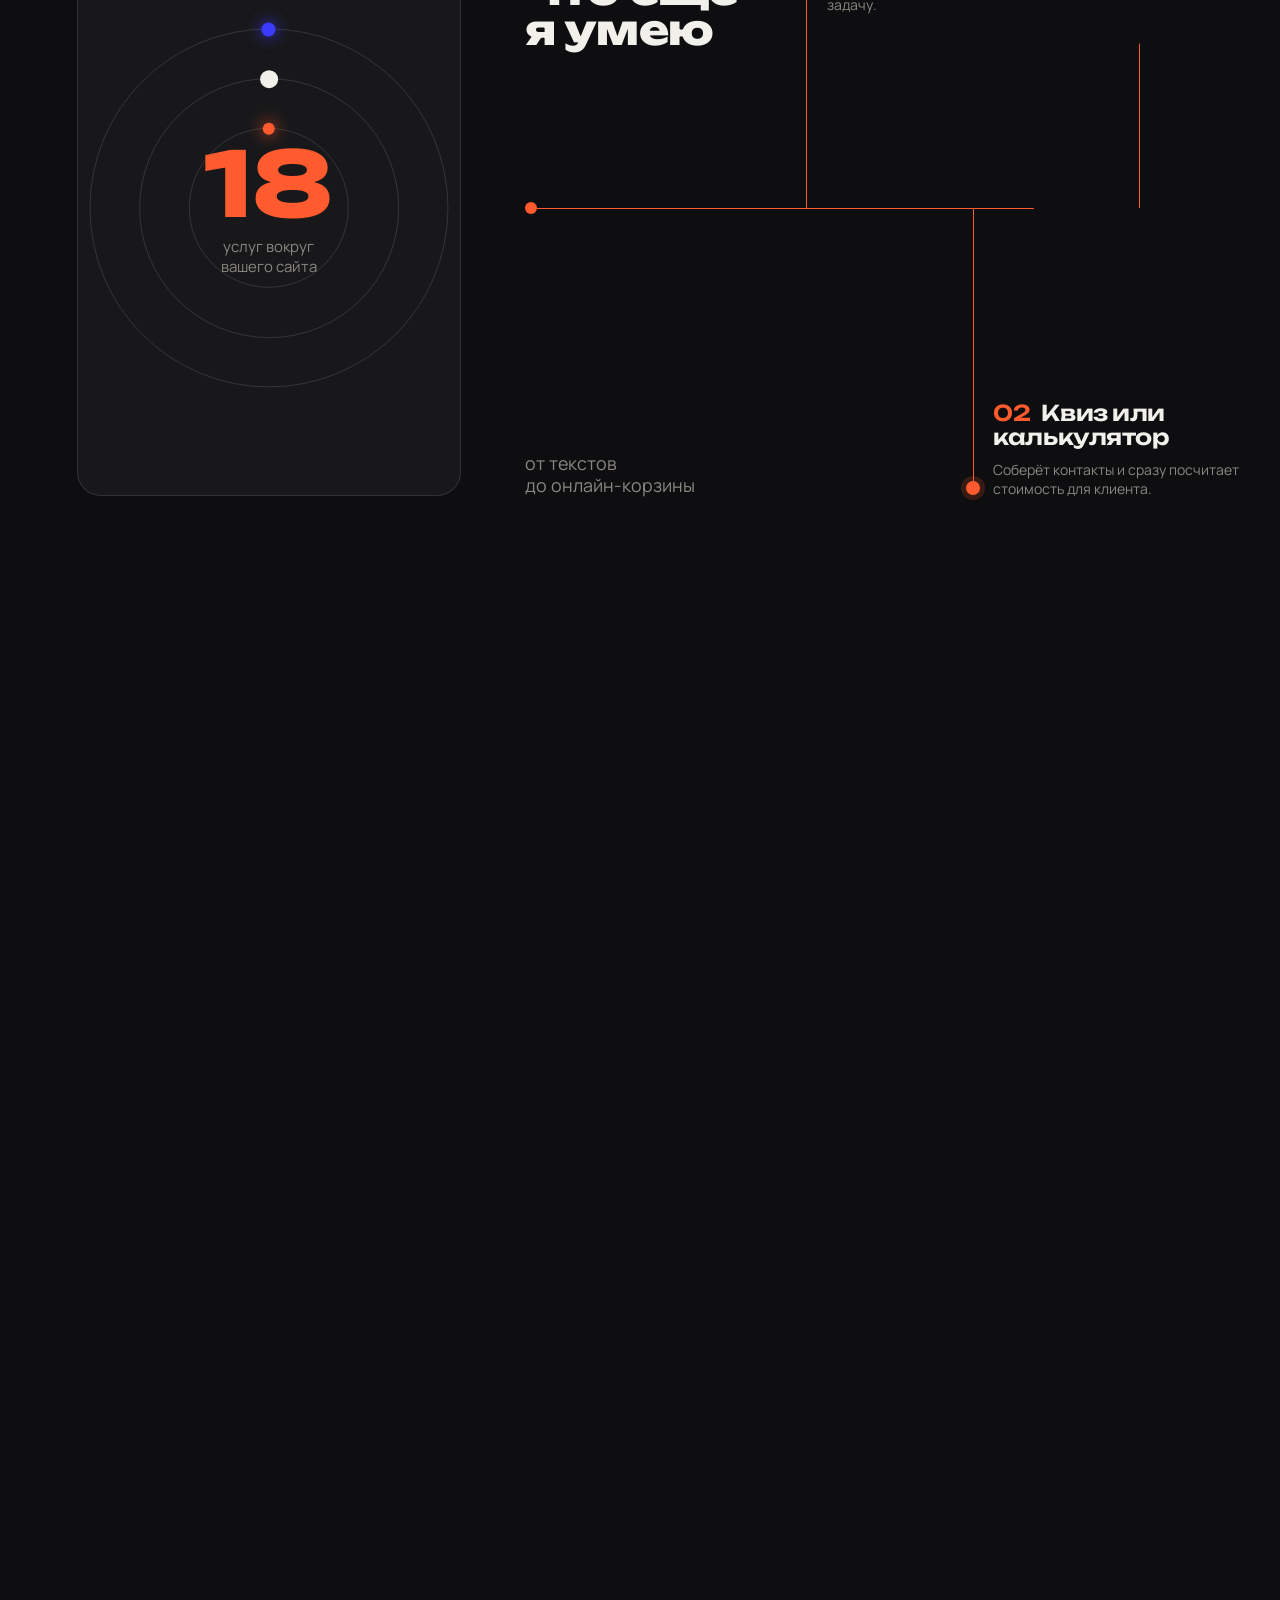
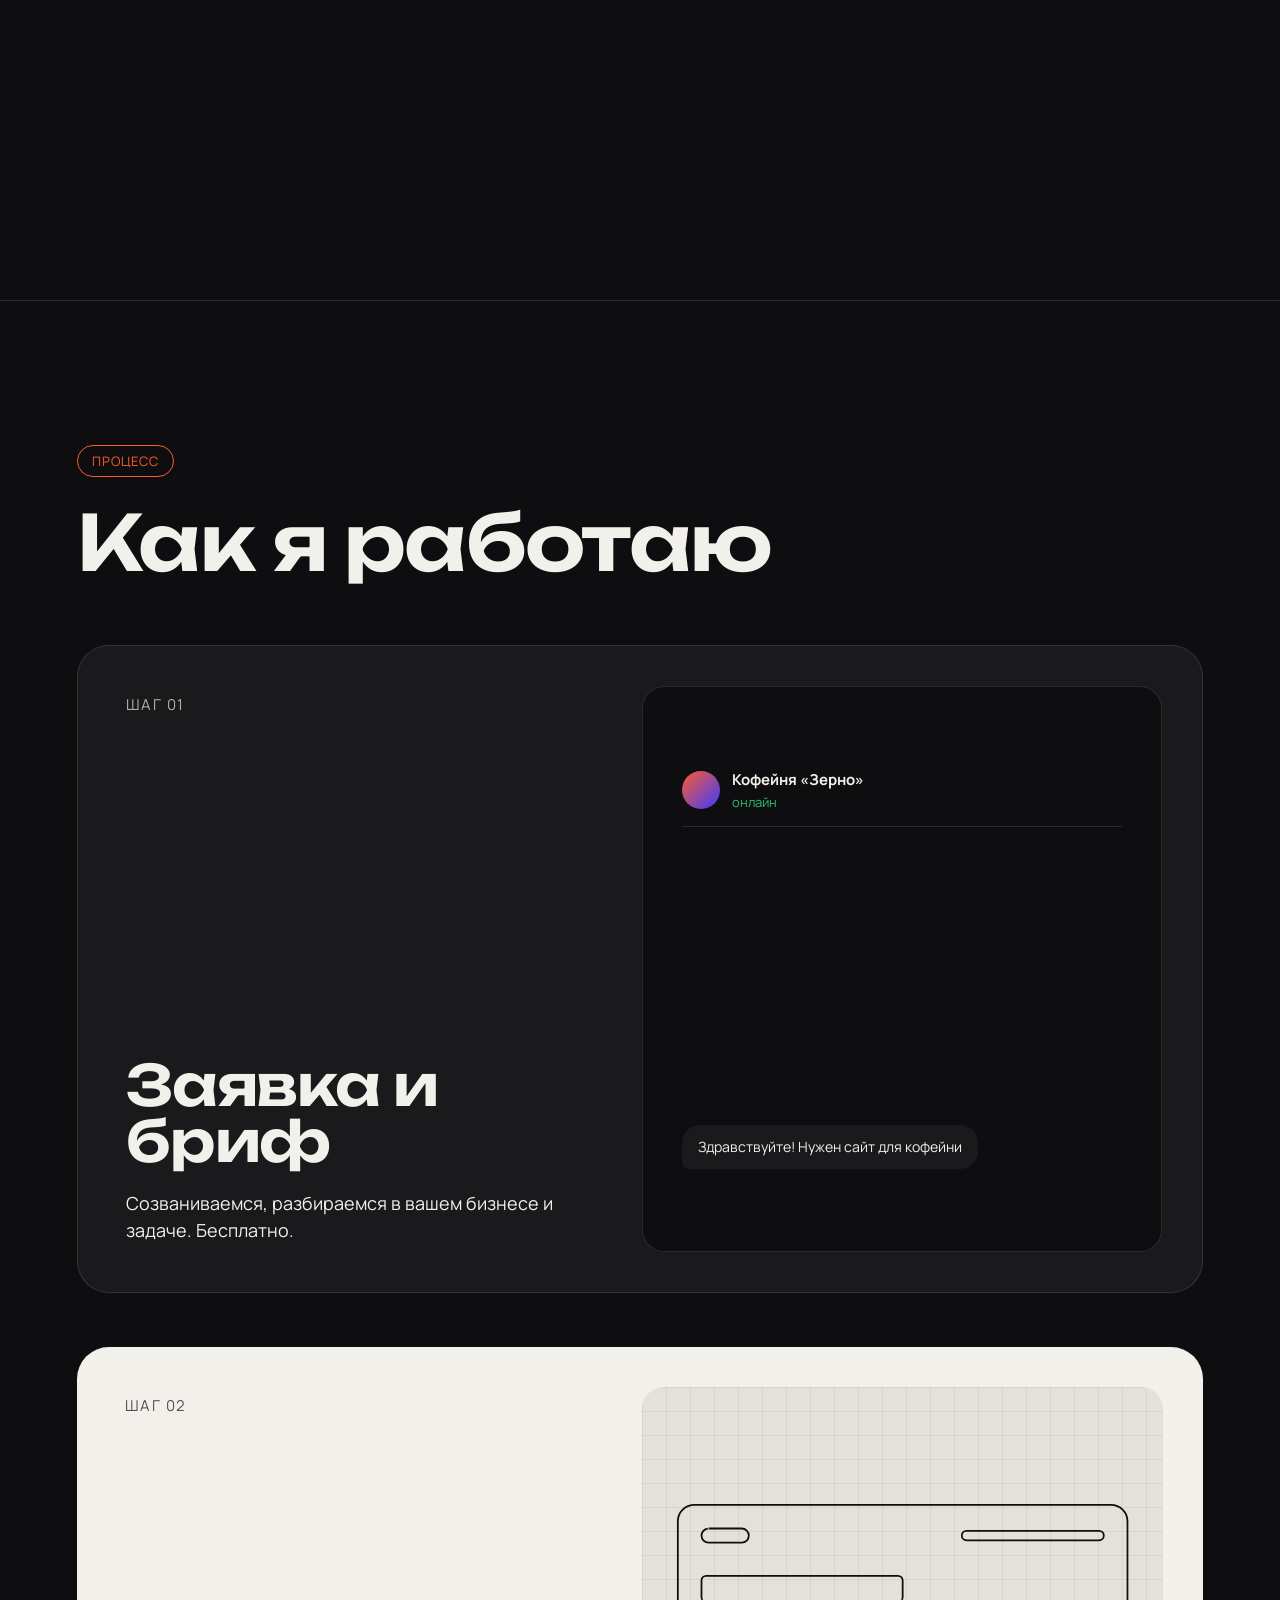
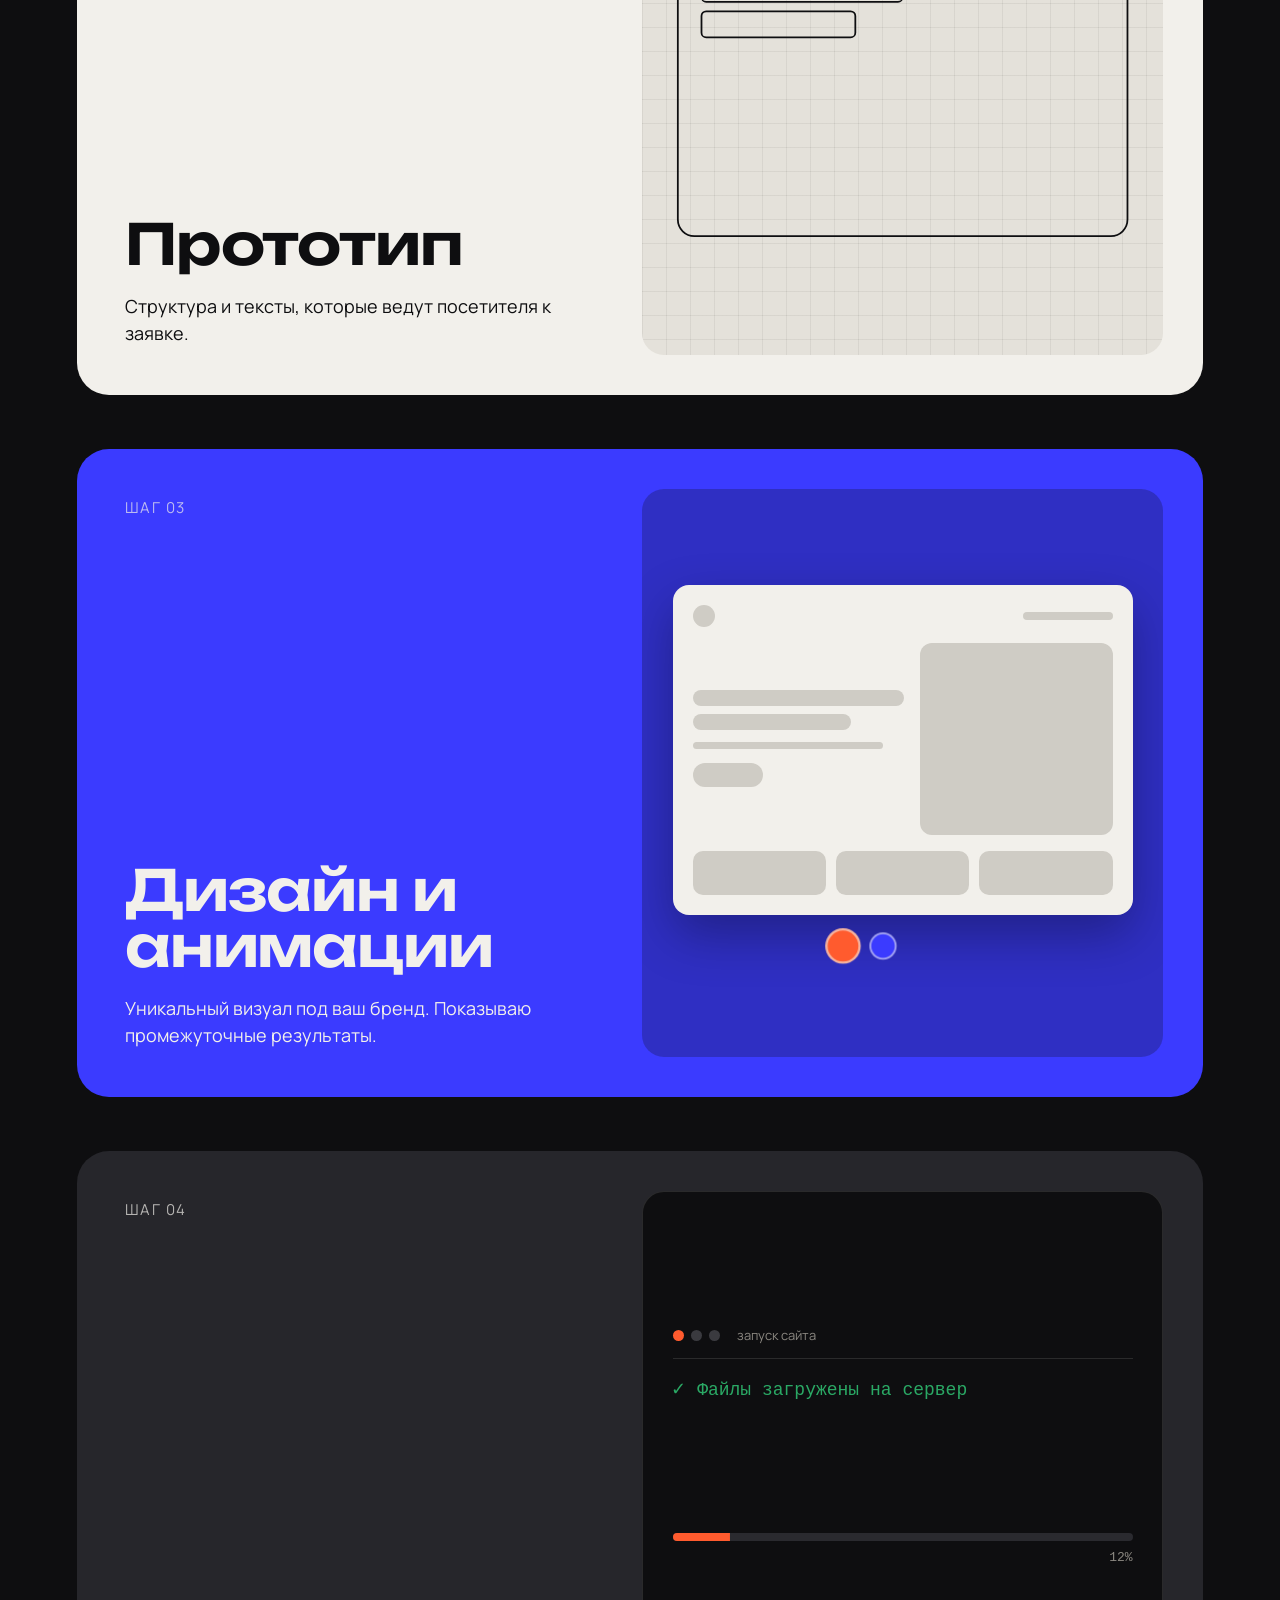
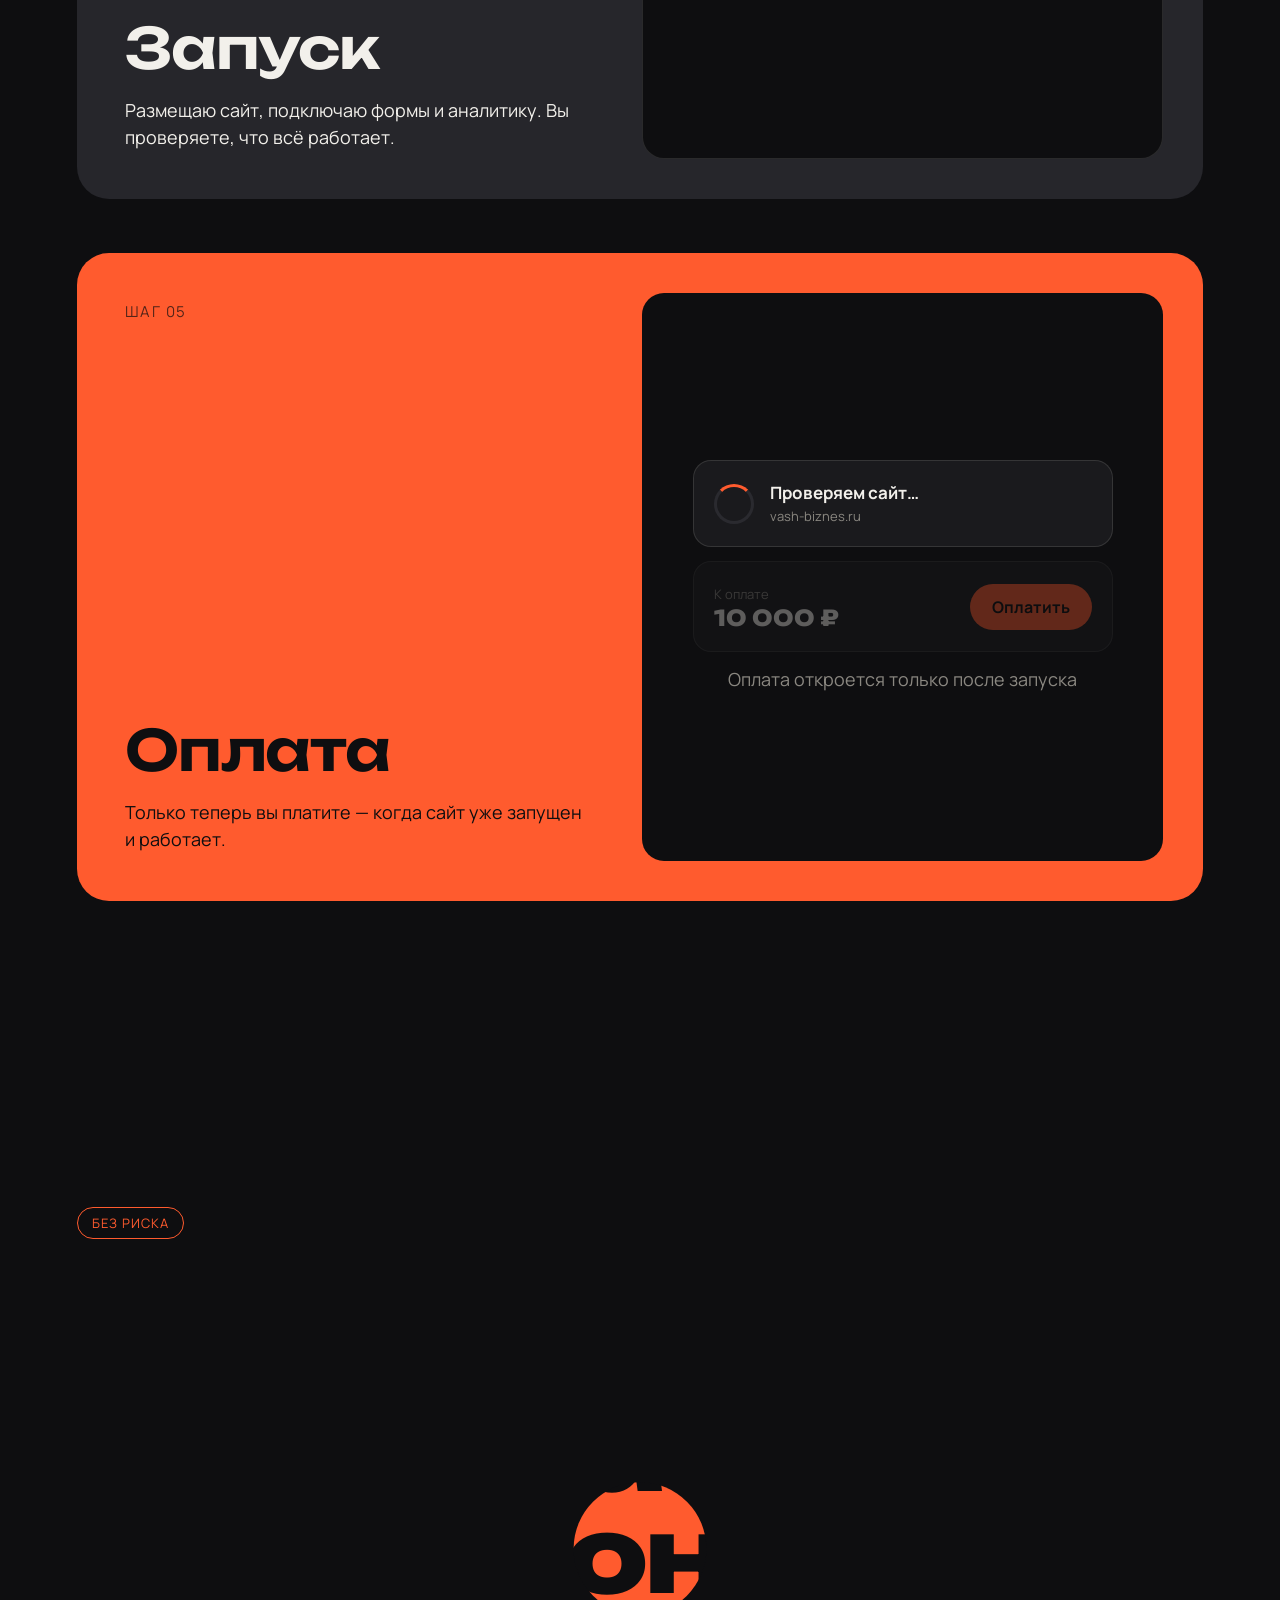
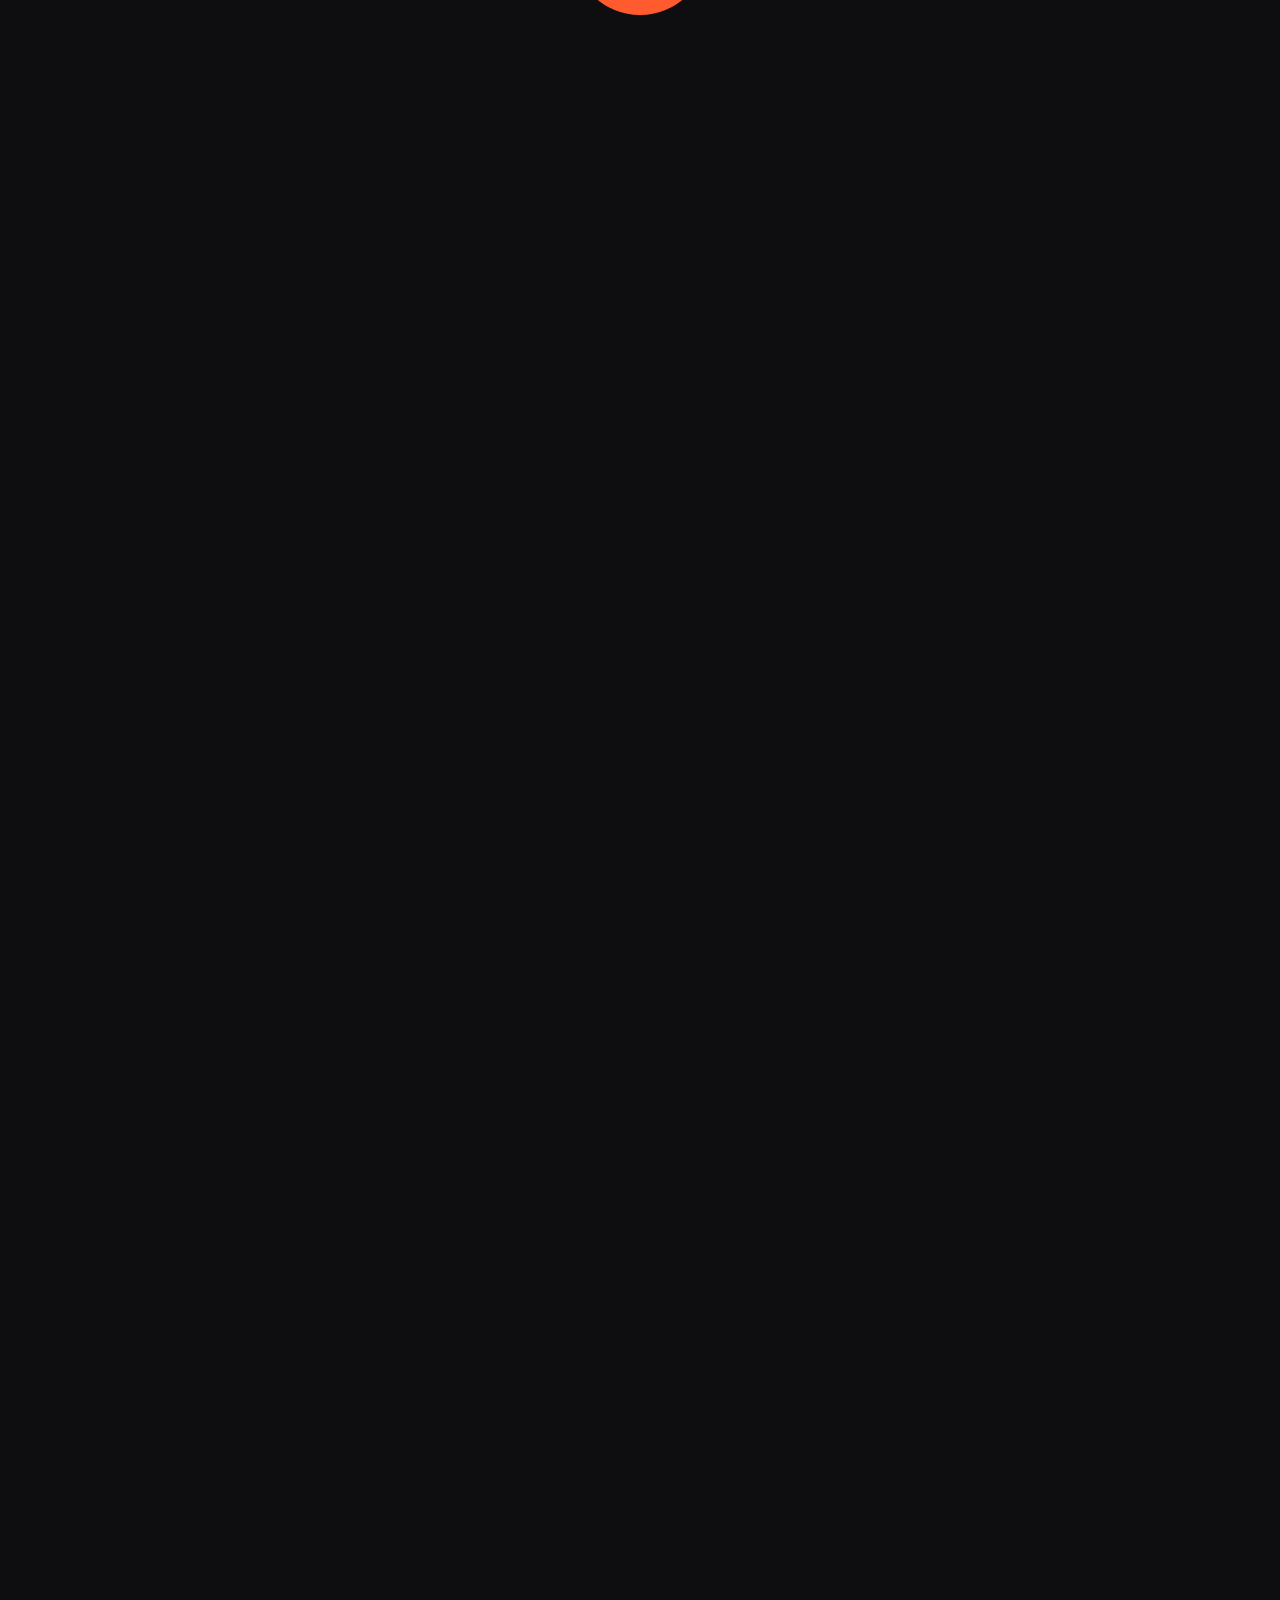
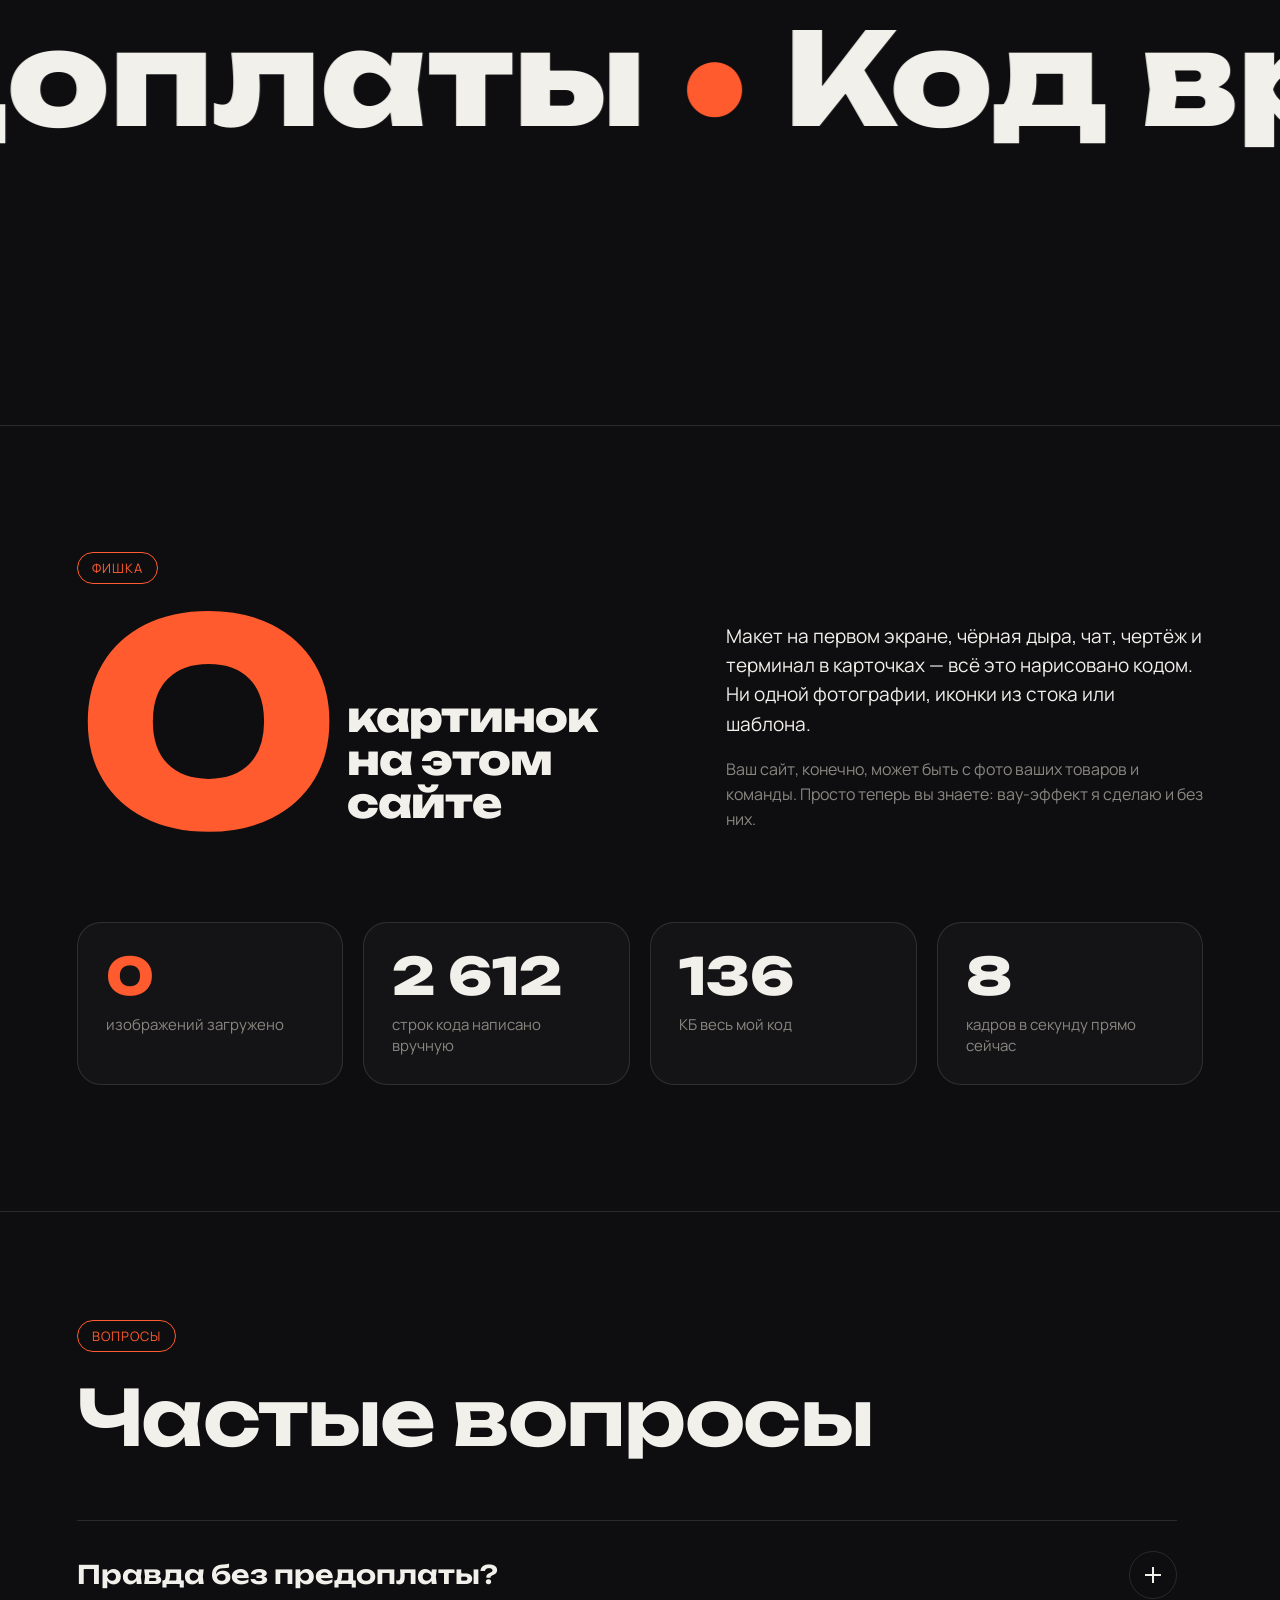
==== commit 556b84f2: "Политика конфиденциальности, согласие в форме, Яндекс Метрика - privacy.html и consent.html по 152-Ф" ====
--- a/index.html
+++ b/index.html
@@ -36,9 +36,9 @@
 <!-- самые нужные шрифты для первого экрана грузим сразу -->
 <link rel="preload" href="fonts/unbounded-cyrillic-800-normal.woff2" as="font" type="font/woff2" crossorigin>
 <link rel="preload" href="fonts/manrope-cyrillic-400-normal.woff2" as="font" type="font/woff2" crossorigin>
-<link rel="stylesheet" href="css/fonts.css?v=202610111132">
-<link rel="stylesheet" href="css/style.css?v=202610111132">
-<link rel="stylesheet" href="css/extras.css?v=202610111132">
+<link rel="stylesheet" href="css/fonts.css?v=202611040711">
+<link rel="stylesheet" href="css/style.css?v=202611040711">
+<link rel="stylesheet" href="css/extras.css?v=202611040711">
 </head>
 <body>
 
@@ -530,11 +530,11 @@
     <form class="form" id="form" novalidate>
       <div class="field">
         <label for="f-name">Как вас зовут</label>
-        <input id="f-name" name="name" autocomplete="name" required>
+        <input id="f-name" name="name" autocomplete="name" class="ym-hide-content ym-disable-keys" required>
       </div>
       <div class="field">
         <label for="f-contact">Телефон или Telegram</label>
-        <input id="f-contact" name="contact" autocomplete="tel" required>
+        <input id="f-contact" name="contact" autocomplete="tel" class="ym-hide-content ym-disable-keys" required>
       </div>
       <fieldset class="field">
         <legend>Пакет</legend>
@@ -549,8 +549,14 @@
       <input type="text" name="website" class="hp" tabindex="-1" autocomplete="off" aria-hidden="true">
       <div class="field">
         <label for="f-msg">О проекте</label>
-        <textarea id="f-msg" name="message" rows="3"></textarea>
-      </div>
+        <textarea id="f-msg" name="message" rows="3" class="ym-hide-content ym-disable-keys"></textarea>
+      </div>
+      <!-- согласие по 152-ФЗ: отдельная галочка, по умолчанию не отмечена -->
+      <label class="field agree">
+        <input type="checkbox" name="consent" value="да" required>
+        <span class="agree-box" aria-hidden="true"></span>
+        <span class="agree-text">Даю <a href="consent.html" target="_blank" rel="noopener">согласие на обработку персональных данных</a> и принимаю <a href="privacy.html" target="_blank" rel="noopener">политику конфиденциальности</a></span>
+      </label>
       <span class="magnet" data-magnetic="0.3"><button type="submit" class="btn btn-pill btn-solid" data-cursor><span class="mag-inner">Отправить заявку</span></button></span>
       <p class="form-note" role="status"></p>
     </form>
@@ -562,6 +568,7 @@
 <footer class="footer wrap">
   <a href="#top" class="logo" data-cursor><span class="logo-star"></span>Магнетар</a>
   <p>© 2026 · Сделано кодом, без единой картинки · <span class="egg-hint">на компьютере зажмите мышь на пустом месте…</span></p>
+  <p class="footer-legal"><a href="privacy.html">Политика конфиденциальности</a> · <a href="consent.html">Согласие на обработку данных</a> · <button type="button" class="cookie-reset">Настройки cookie</button></p>
   <span class="magnet" data-magnetic="0.3"><a href="#top" class="btn btn-pill btn-sm" data-cursor><span class="mag-inner">Наверх ↑</span></a></span>
 </footer>
 
@@ -569,11 +576,12 @@
 <script src="vendor/gsap.min.js"></script>
 <script src="vendor/ScrollTrigger.min.js"></script>
 <script src="vendor/lenis.min.js"></script>
-<script src="js/config.js?v=202610111132"></script>
-<script src="js/preloader.js?v=202610111132"></script>
-<script src="js/hero.js?v=202610111132"></script>
-<script src="js/scenes.js?v=202610111132"></script>
-<script src="js/main.js?v=202610111132"></script>
-<script src="js/extras.js?v=202610111132"></script>
+<script src="js/config.js?v=202611040711"></script>
+<script src="js/preloader.js?v=202611040711"></script>
+<script src="js/hero.js?v=202611040711"></script>
+<script src="js/scenes.js?v=202611040711"></script>
+<script src="js/main.js?v=202611040711"></script>
+<script src="js/extras.js?v=202611040711"></script>
+<script src="js/metrika.js?v=202611040711"></script>
 </body>
 </html>
--- a/css/extras.css
+++ b/css/extras.css
@@ -203,3 +203,50 @@
   .cc-nav span:not(.cc-cart), .cb-nav span:not(.cb-btn), .cd-nav span:not(.cd-phone) { display: none; }
   .cb-pole { height: 40cqw; }
 }
+
+/* ---------- Согласие в форме ---------- */
+.agree { position: relative; display: flex; align-items: flex-start; gap: 14px; cursor: pointer; }
+.field.agree input { position: absolute; left: 0; top: 0; width: 1px; height: 1px; opacity: 0; pointer-events: none; }
+.agree-box {
+  flex: none; width: 22px; height: 22px; margin-top: 1px;
+  border: 1px solid var(--line); border-radius: 6px;
+  transition: background .25s, border-color .25s;
+}
+.agree input:checked + .agree-box {
+  background: var(--accent) url("data:image/svg+xml,%3Csvg xmlns='http://www.w3.org/2000/svg' viewBox='0 0 24 24'%3E%3Cpath d='M5 12.5l4.5 4.5L19 7.5' fill='none' stroke='%230e0e10' stroke-width='3' stroke-linecap='round' stroke-linejoin='round'/%3E%3C/svg%3E") center / 16px no-repeat;
+  border-color: var(--accent);
+}
+.agree input:focus-visible + .agree-box { outline: 2px solid var(--fg); outline-offset: 3px; }
+.field.agree.invalid .agree-box { border-color: var(--accent); }
+.agree-text { color: var(--muted); font-size: 14px; line-height: 1.5; }
+.agree-text a { color: var(--fg); border-bottom: 1px solid var(--accent); }
+
+/* ---------- Документы в подвале ---------- */
+.footer-legal { flex-basis: 100%; font-size: 13px; }
+.footer-legal a, .cookie-reset { color: var(--muted); border-bottom: 1px solid var(--line); transition: color .3s; }
+.footer-legal a:hover, .cookie-reset:hover { color: var(--fg); }
+.cookie-reset { background: none; border-width: 0 0 1px; padding: 0; font: inherit; cursor: pointer; }
+.cookie-reset[hidden] { display: none; }
+
+/* ---------- Плашка про cookie ---------- */
+.cookie {
+  position: fixed; z-index: 90;
+  left: calc(16px + env(safe-area-inset-left)); bottom: calc(16px + env(safe-area-inset-bottom));
+  width: min(420px, calc(100vw - 32px - env(safe-area-inset-left) - env(safe-area-inset-right)));
+  padding: 20px 22px;
+  background: var(--card); border: 1px solid var(--line); border-radius: 18px;
+  box-shadow: 0 20px 50px rgba(0, 0, 0, .45);
+  font-size: 14px; line-height: 1.5; color: var(--muted);
+  transform: translateY(20px); opacity: 0; transition: transform .5s var(--ease), opacity .5s;
+}
+.cookie.show { transform: none; opacity: 1; }
+.cookie a { color: var(--fg); border-bottom: 1px solid var(--accent); }
+.cookie-actions { display: flex; flex-wrap: wrap; gap: 10px; margin-top: 14px; }
+.cookie-actions button {
+  padding: 10px 18px; border-radius: 99px; cursor: pointer;
+  border: 1px solid var(--line); background: none; font-size: 14px; font-weight: 600;
+  transition: background .3s, color .3s, border-color .3s;
+}
+.cookie-actions .cookie-yes { background: var(--fg); color: var(--bg); border-color: var(--fg); }
+.cookie-actions .cookie-yes:hover { background: var(--accent); border-color: var(--accent); }
+.cookie-actions .cookie-no:hover { border-color: var(--fg); }
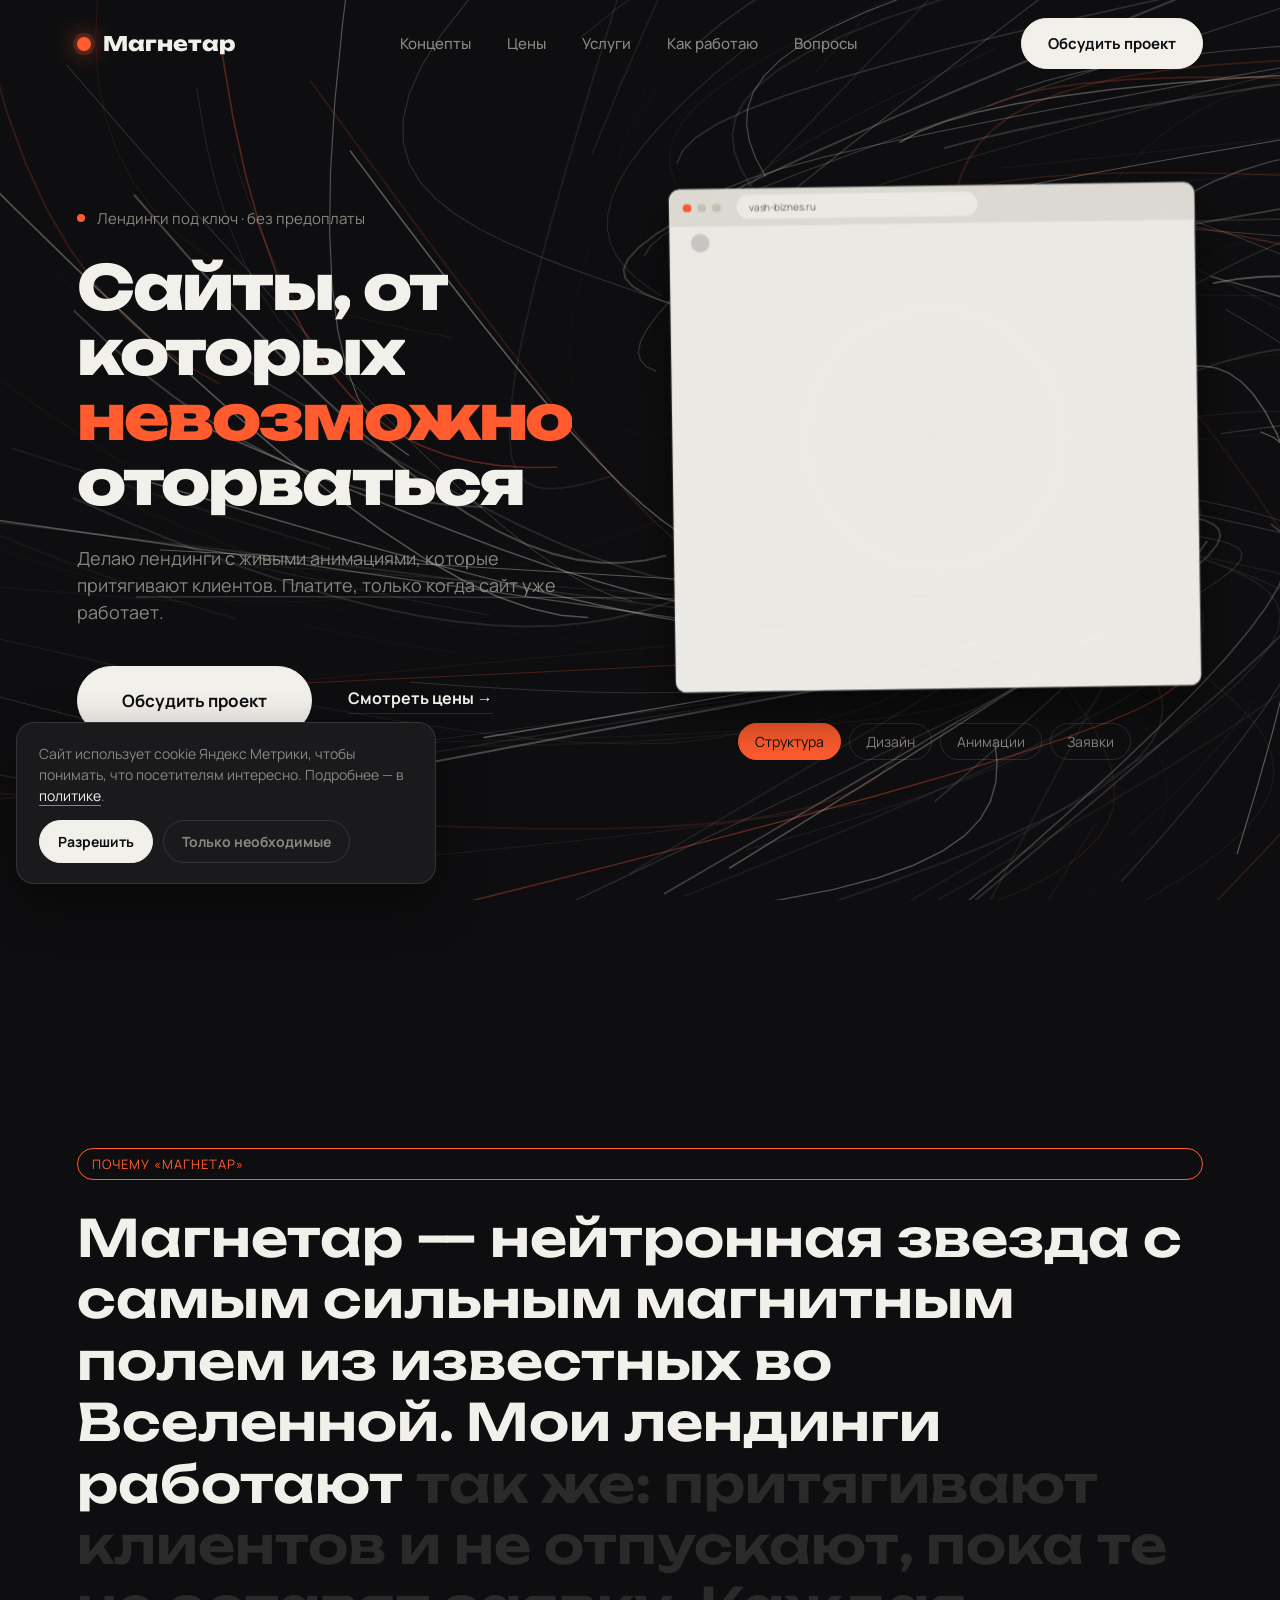
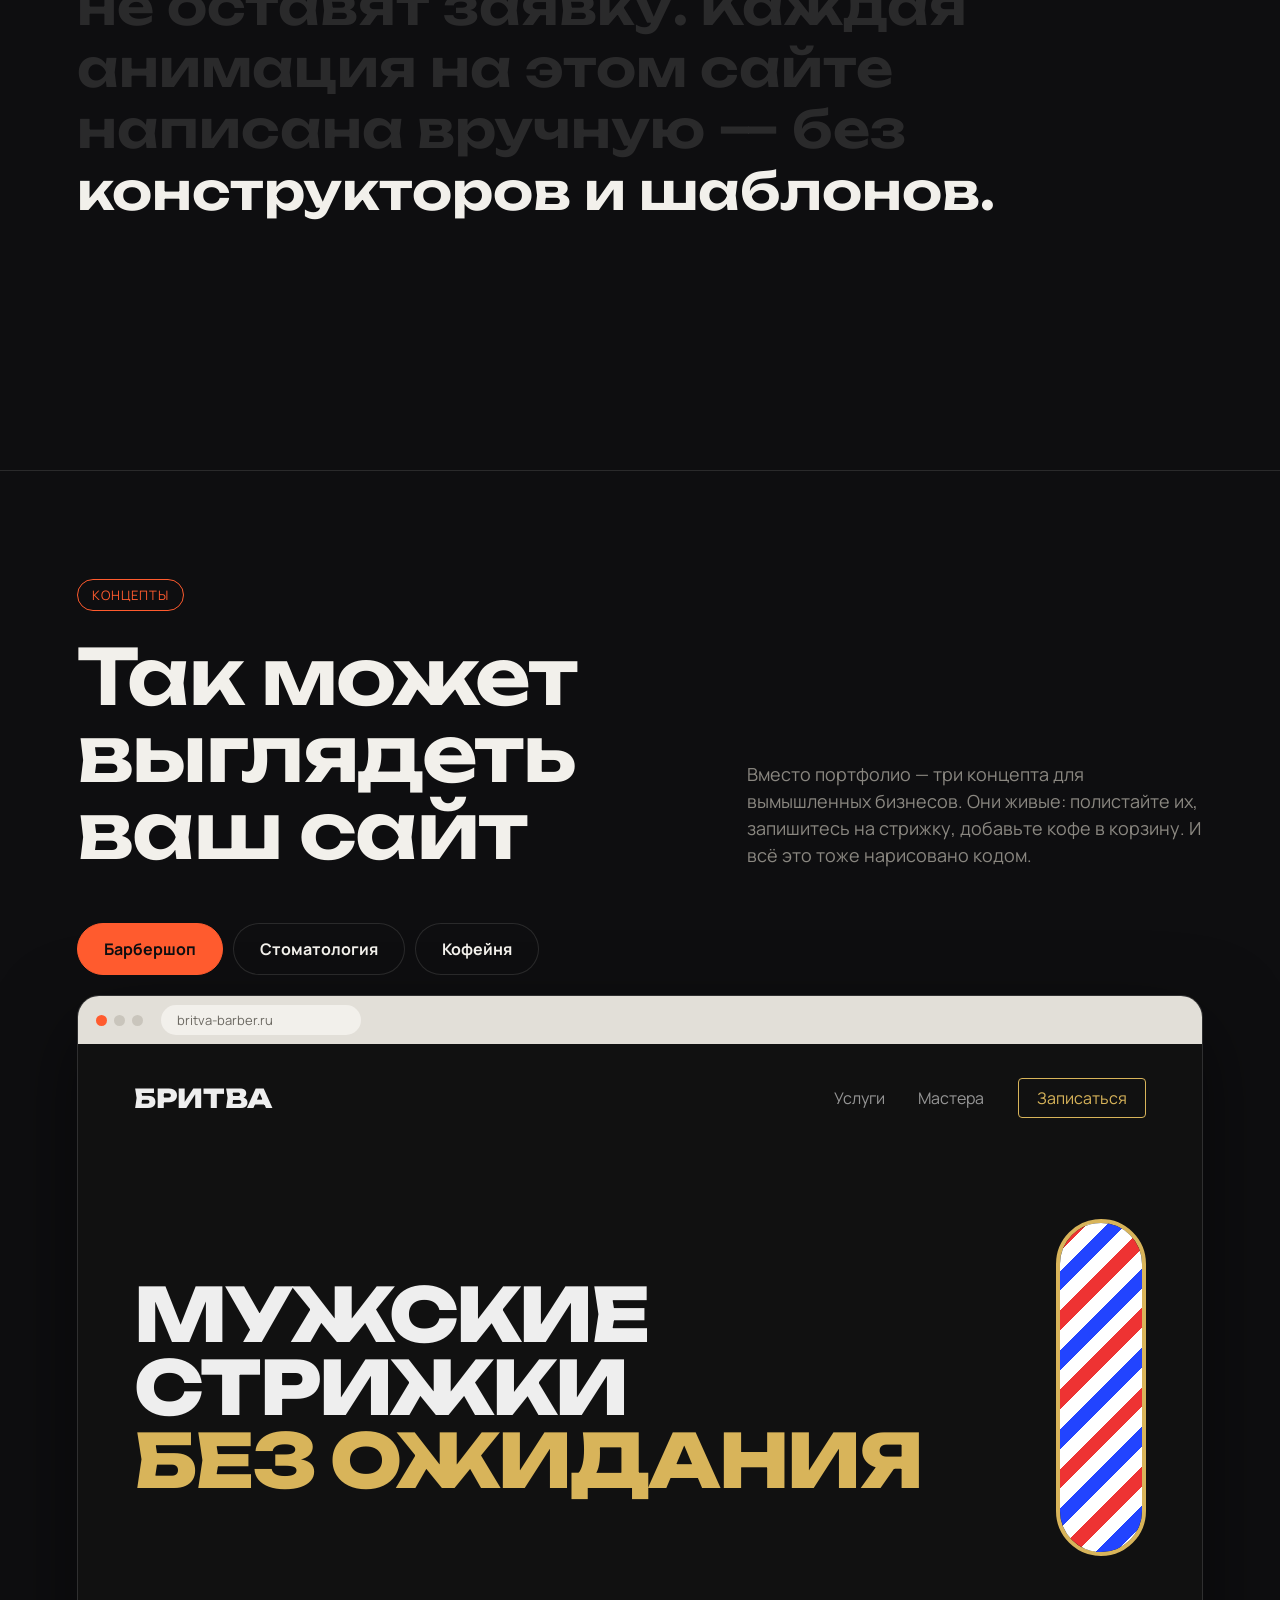
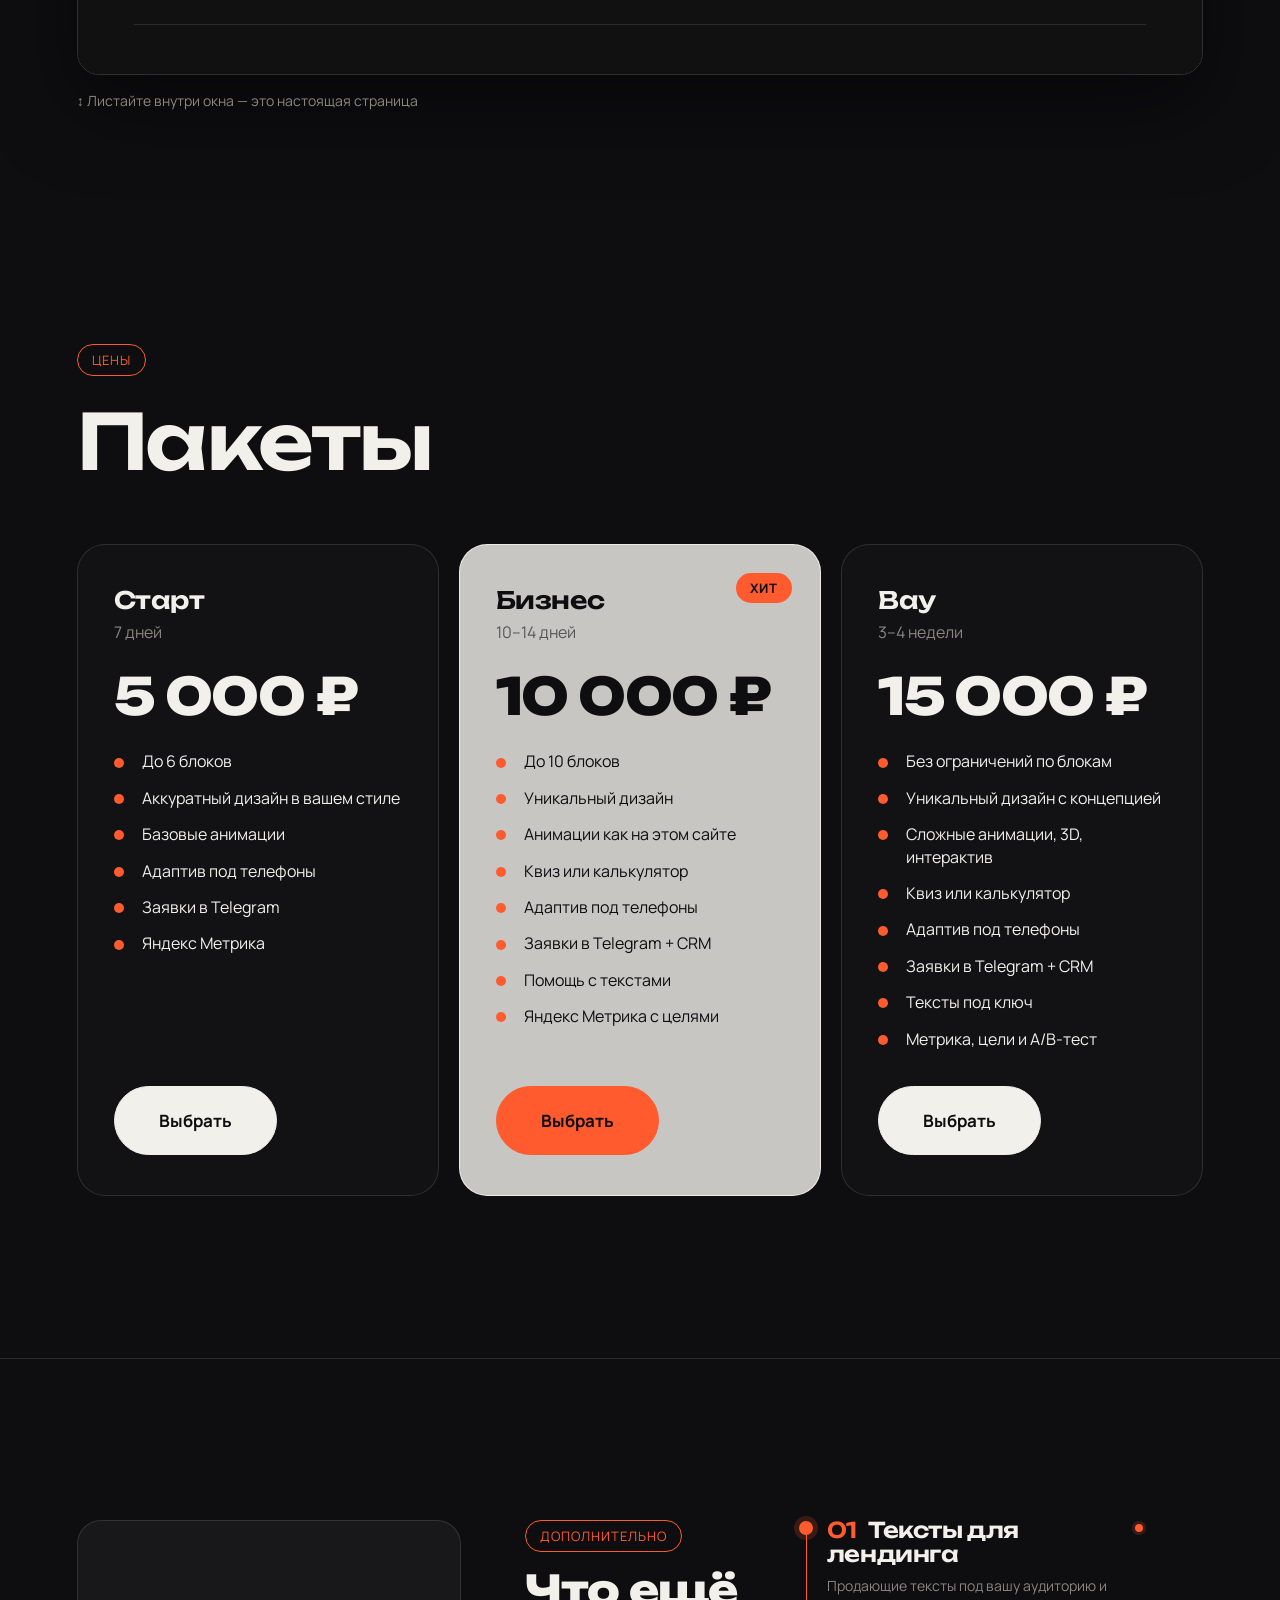
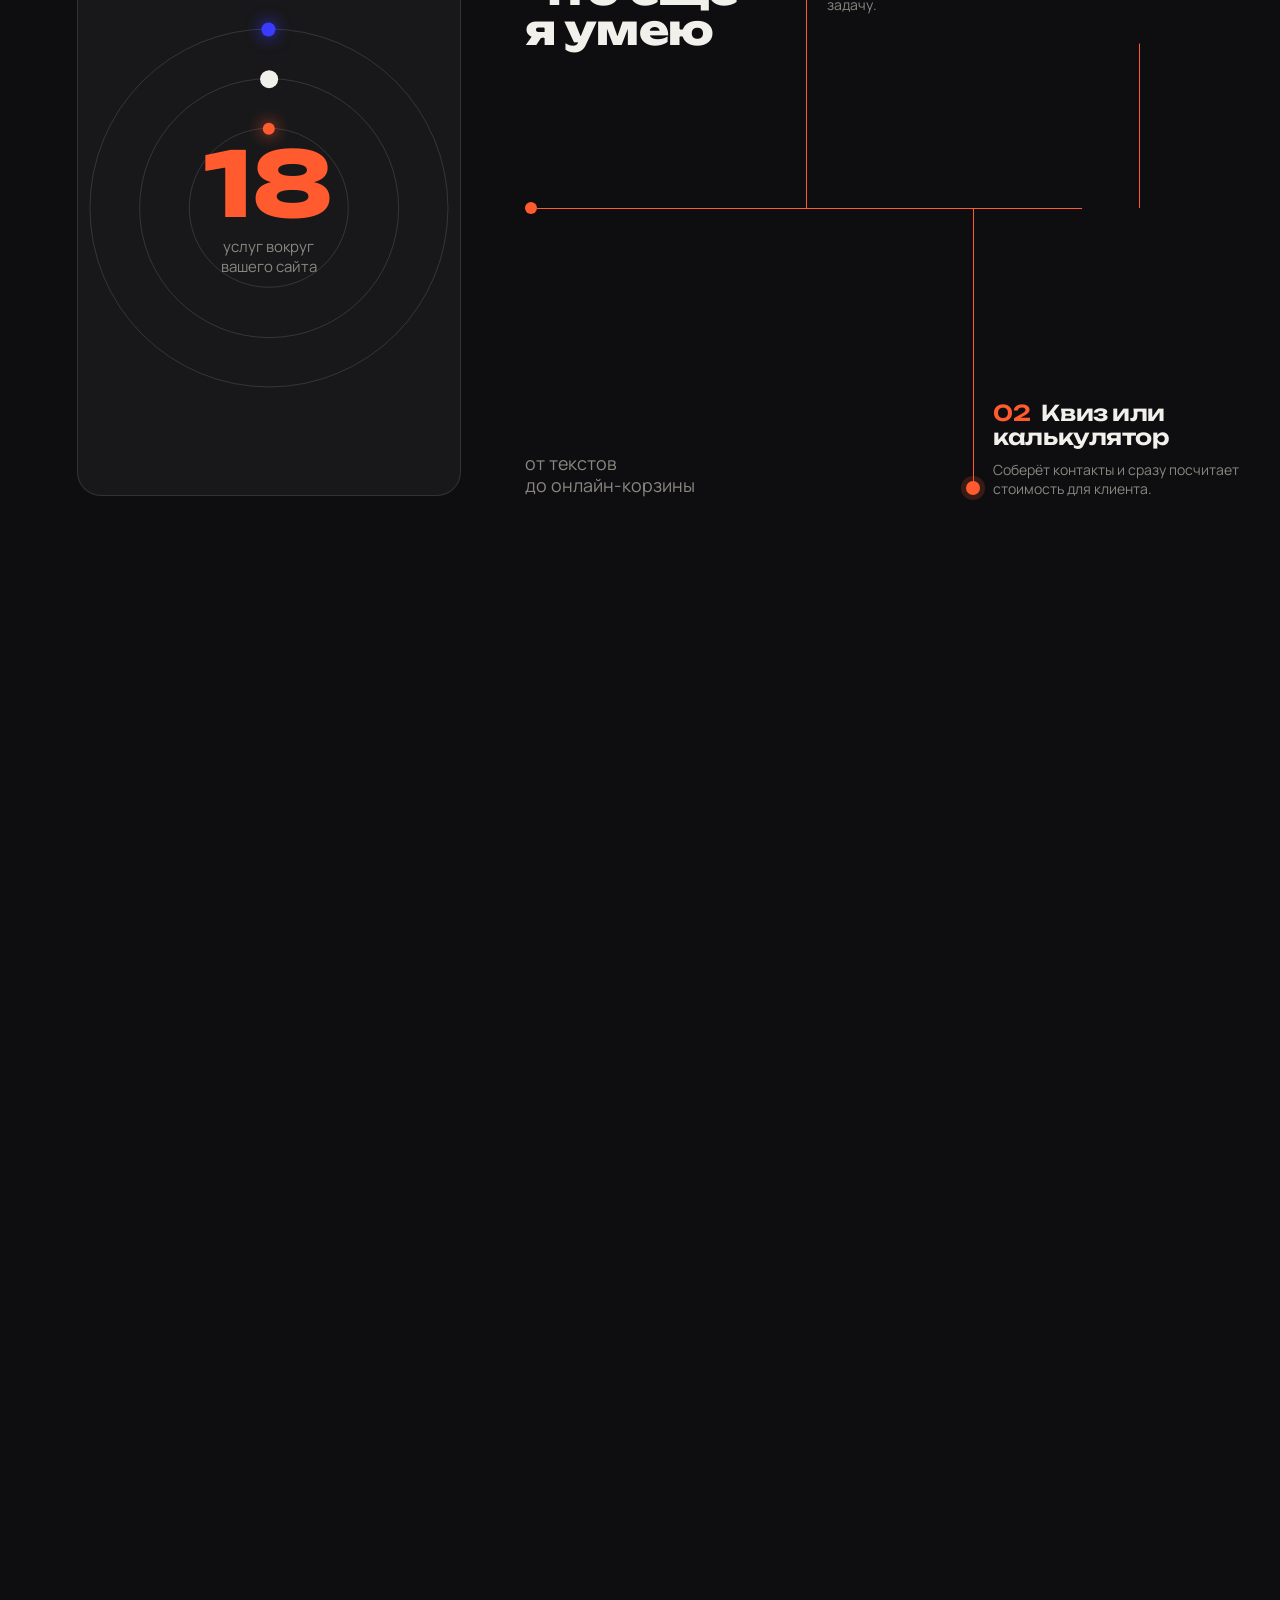
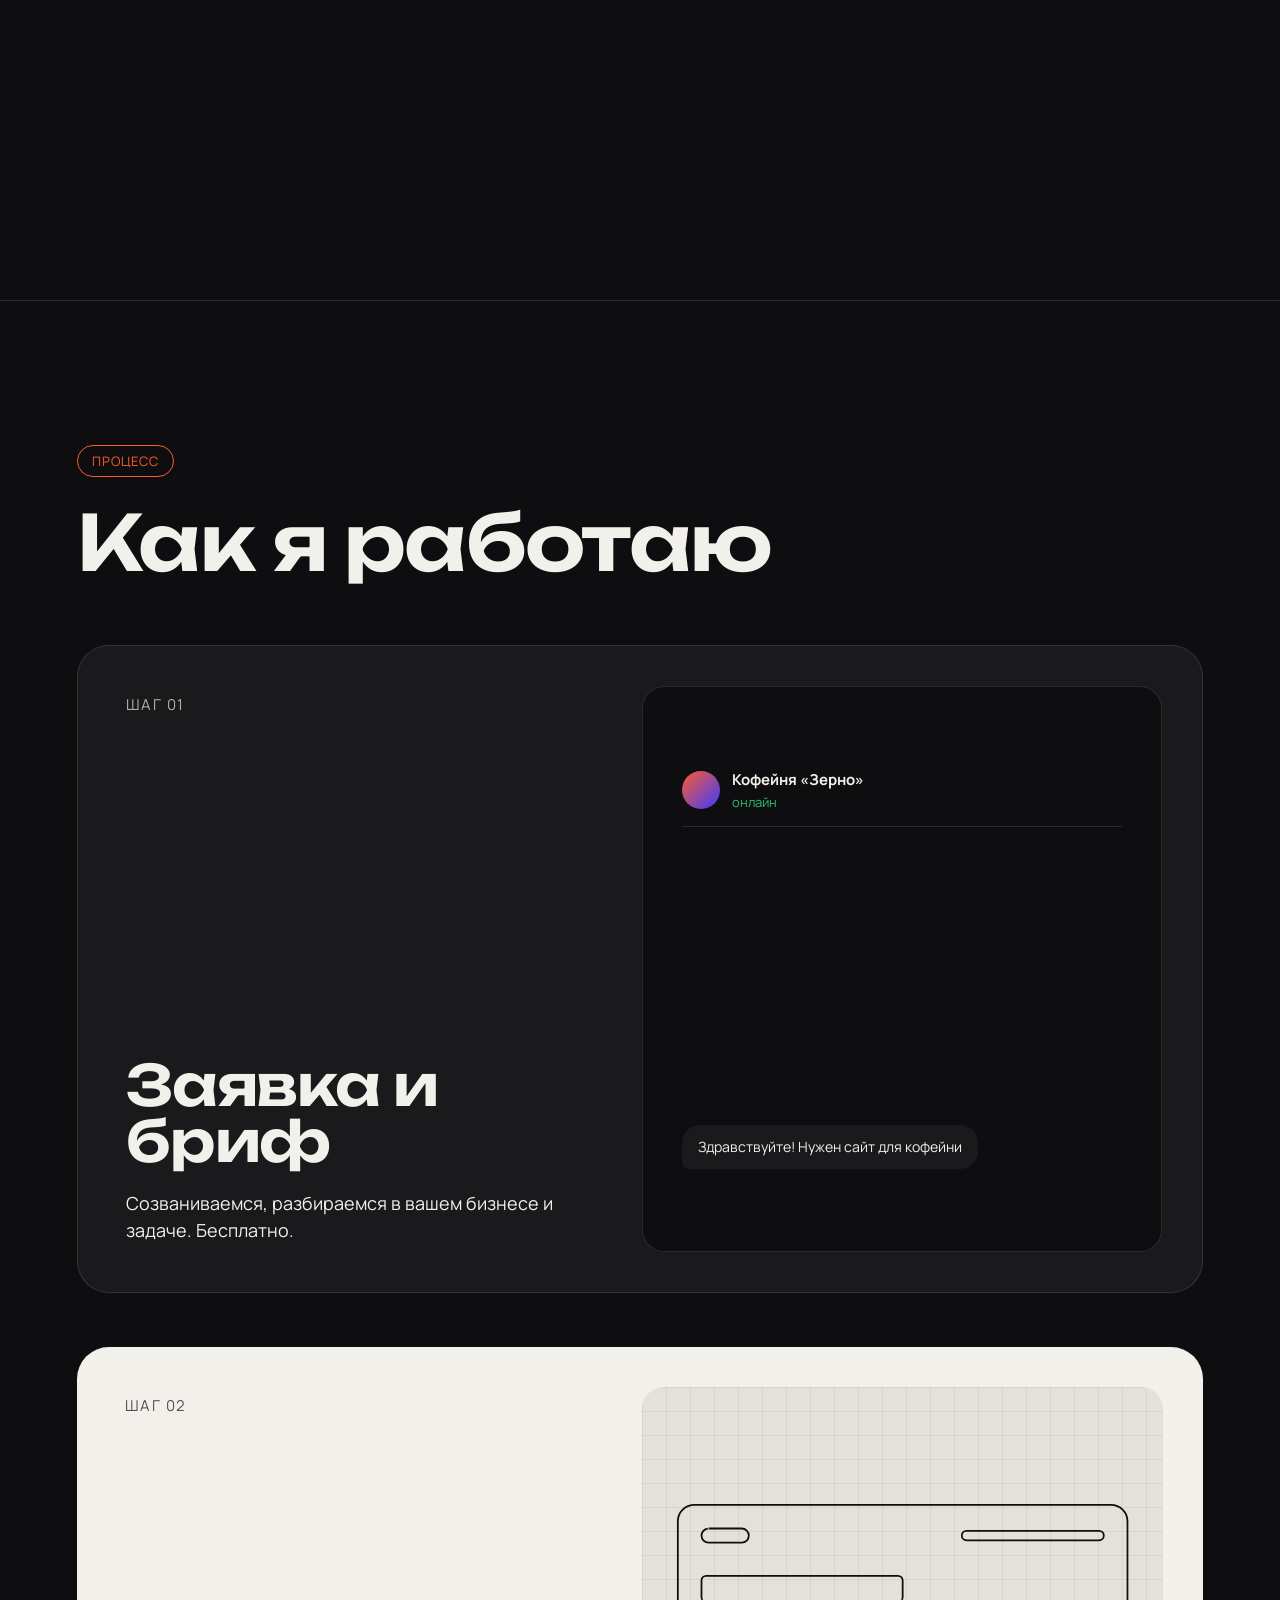
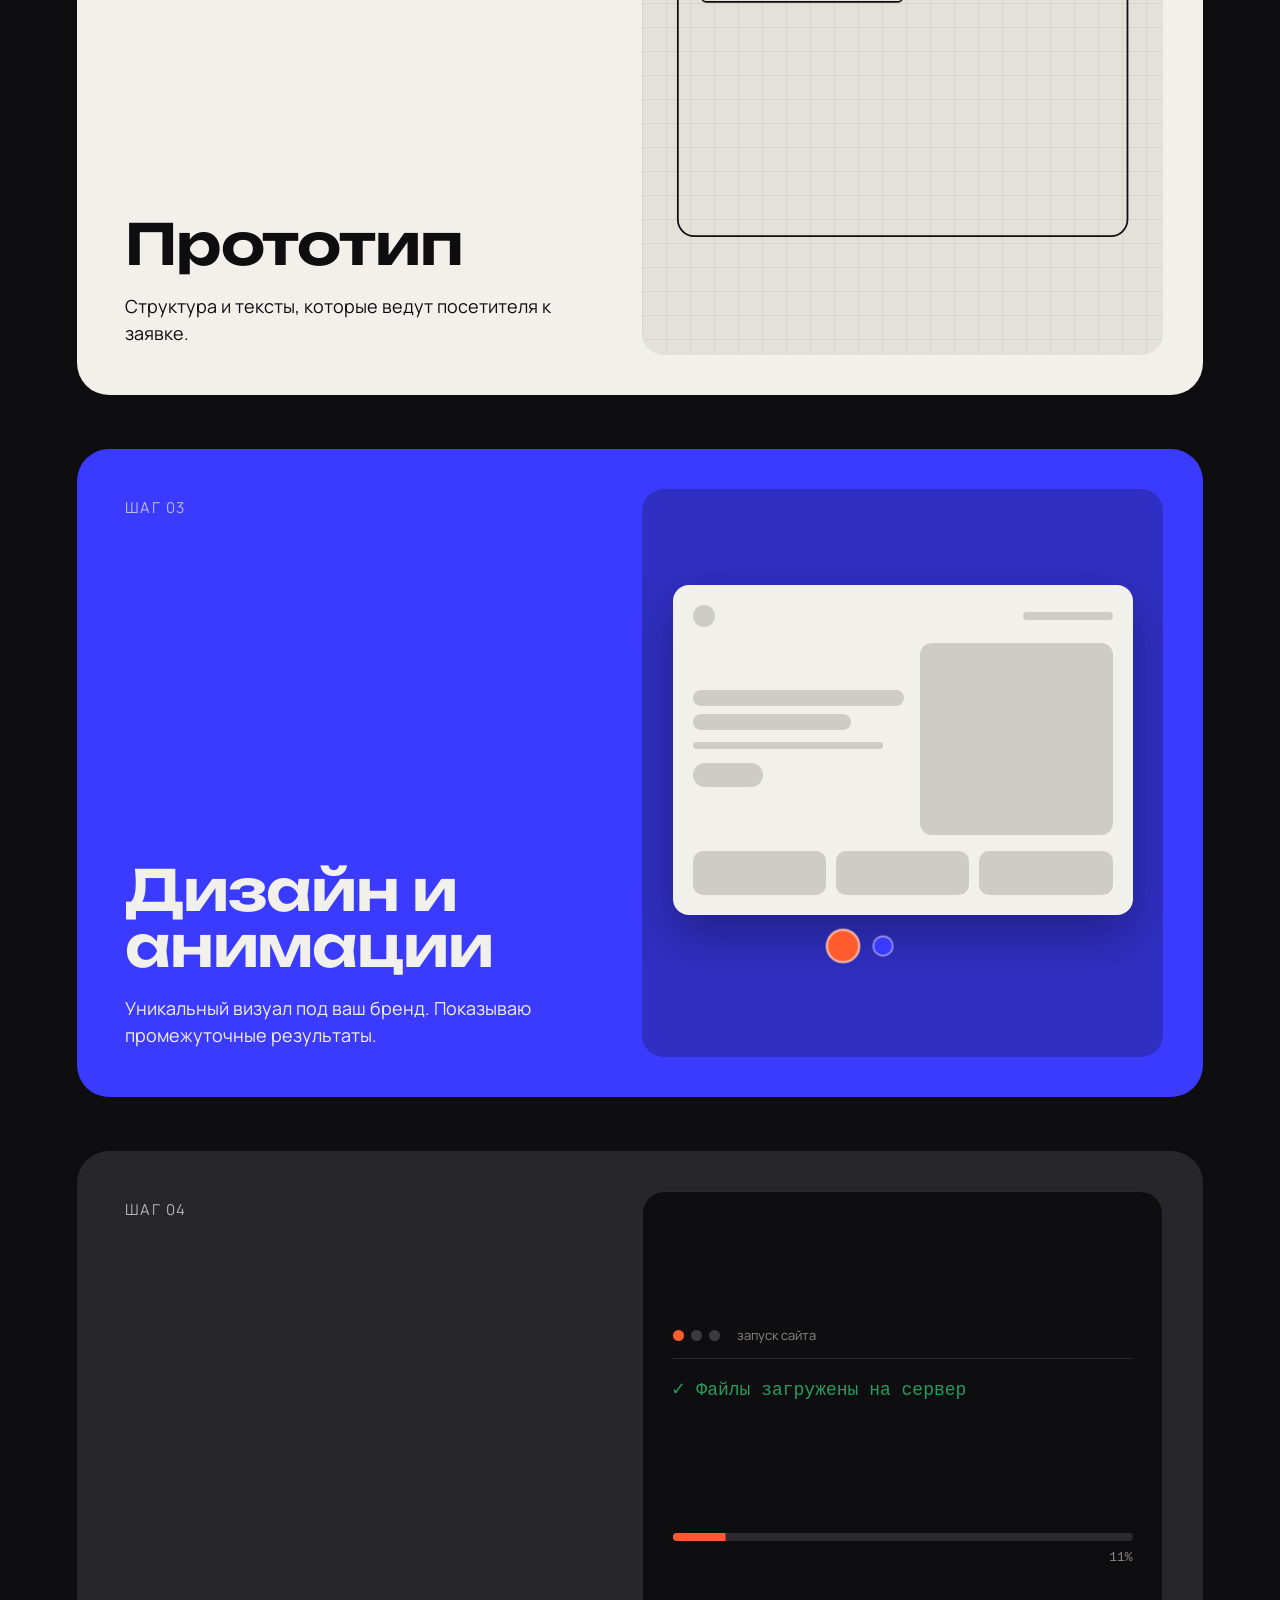
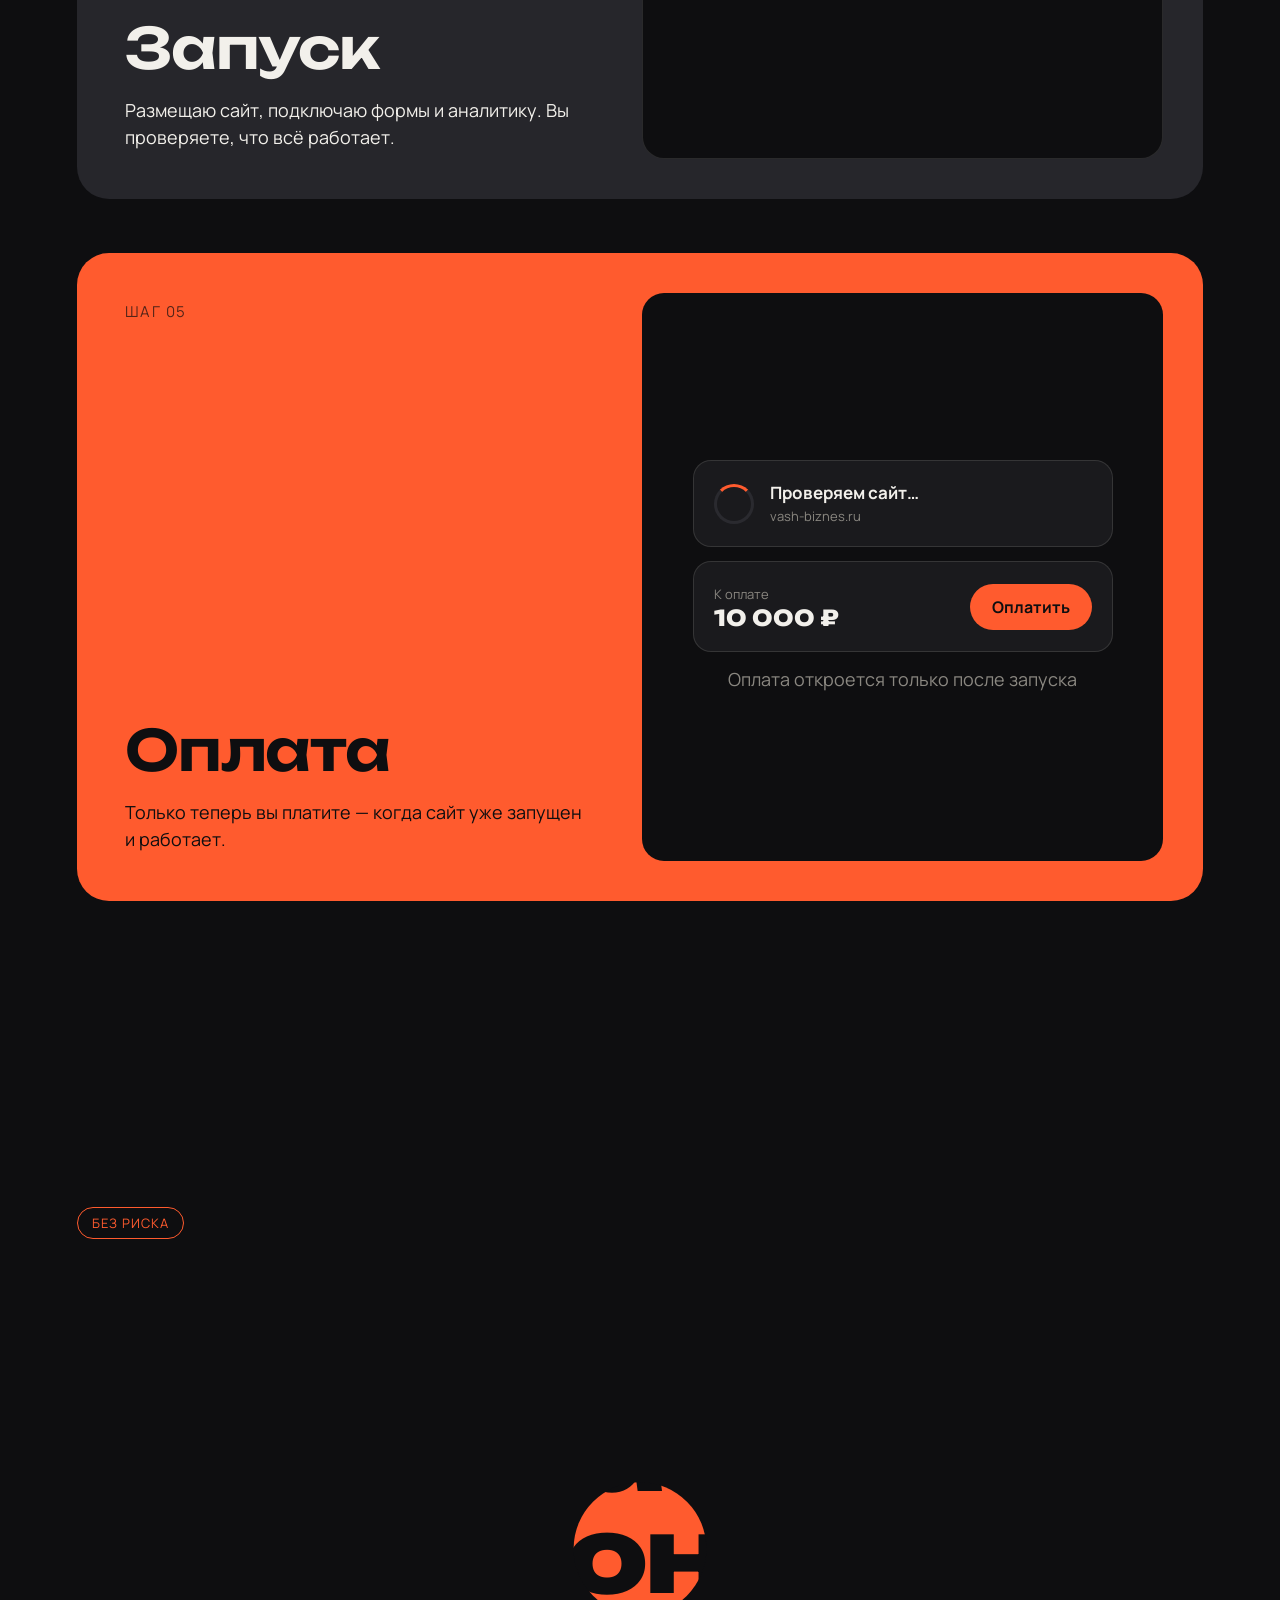
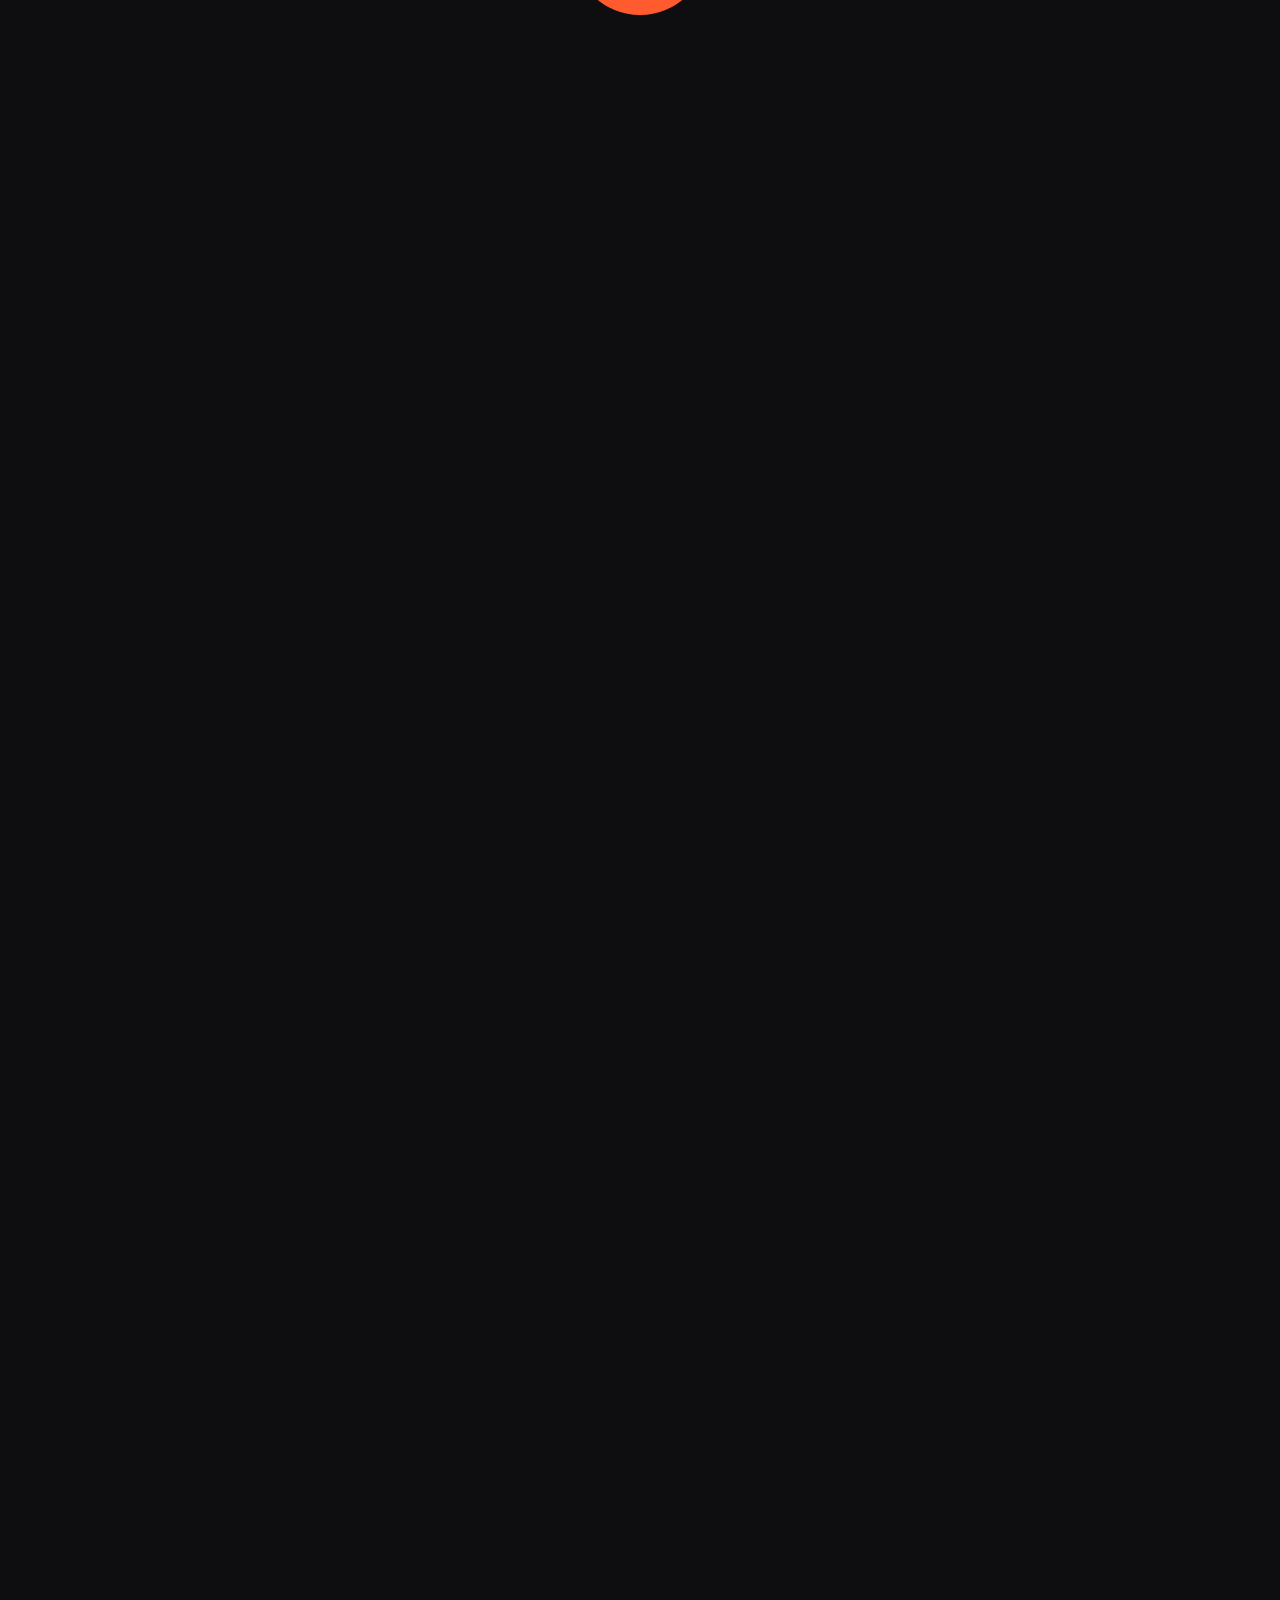
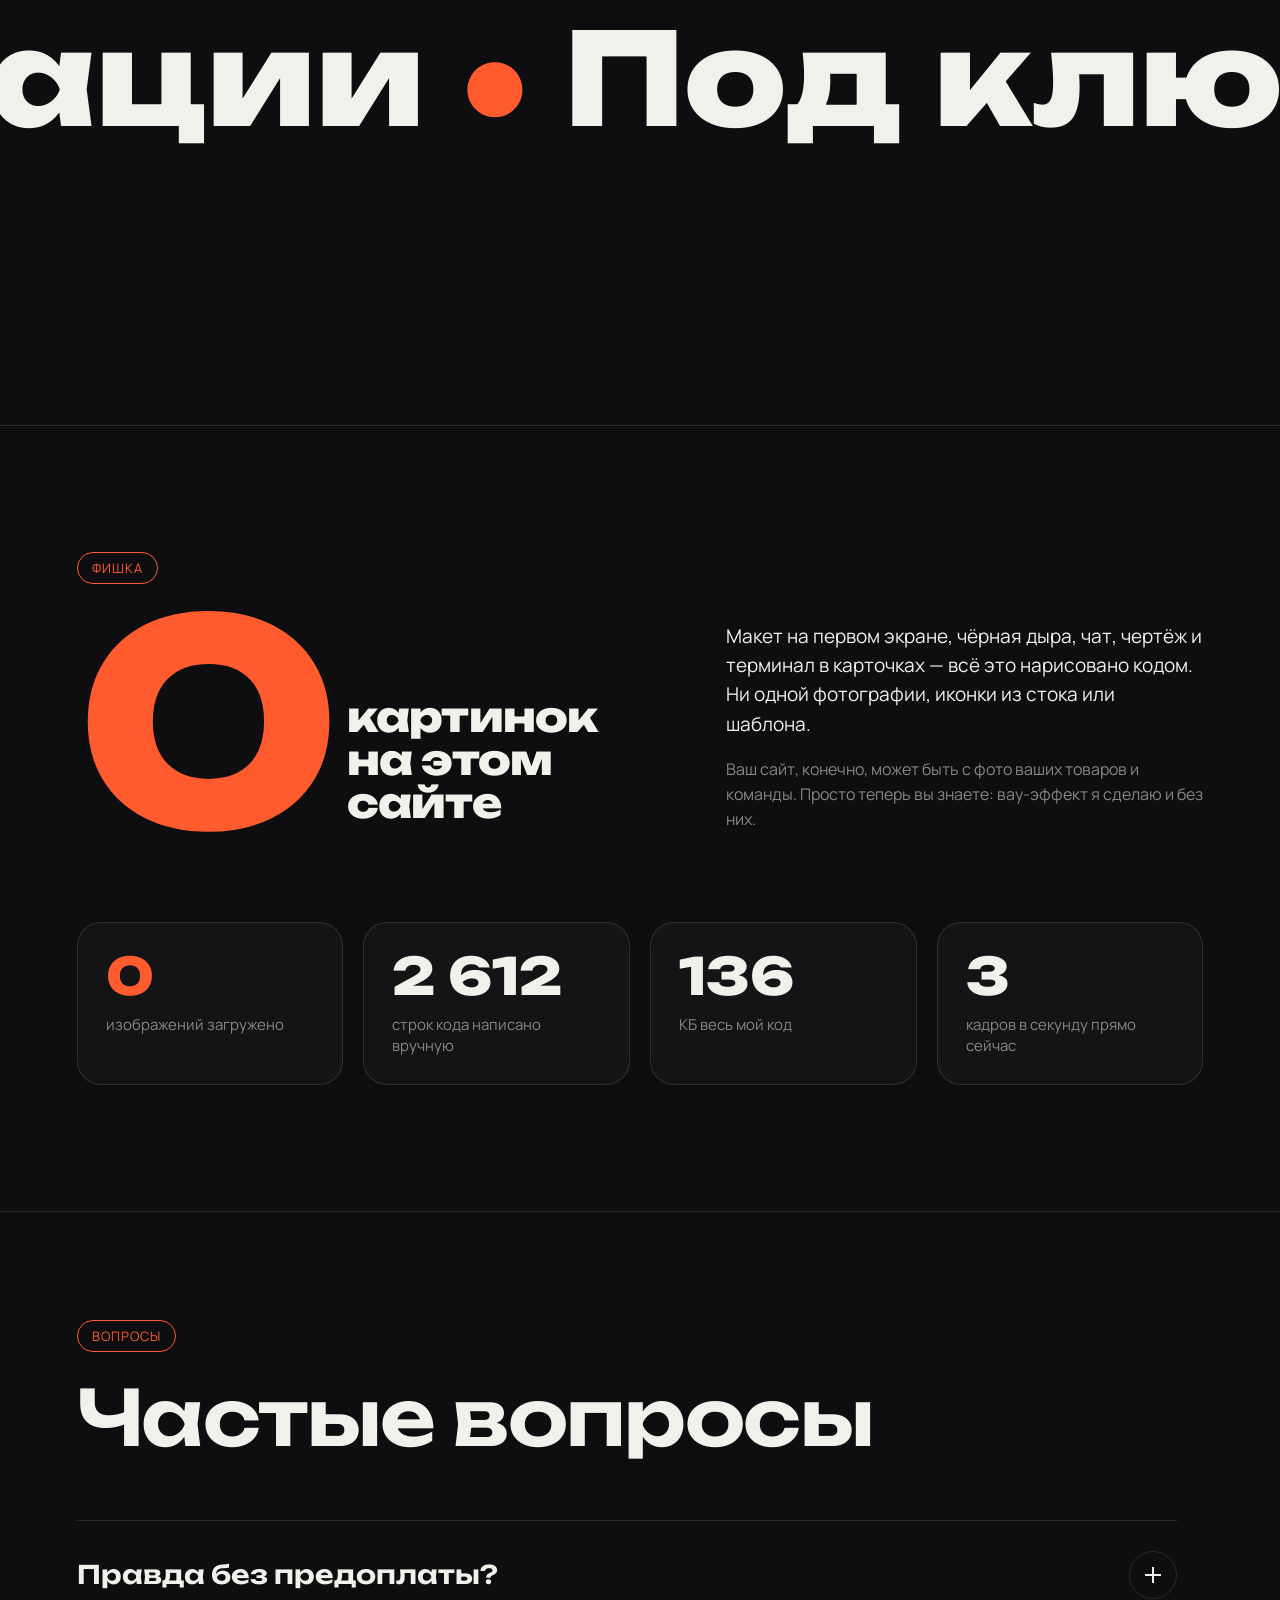
==== commit e3beed63: "Яндекс Метрика: подключён счётчик 114067247 Co-Authored-By: Claude Opus 5.5 <noreply@anthropic.com>" ====
--- a/index.html
+++ b/index.html
@@ -36,9 +36,9 @@
 <!-- самые нужные шрифты для первого экрана грузим сразу -->
 <link rel="preload" href="fonts/unbounded-cyrillic-800-normal.woff2" as="font" type="font/woff2" crossorigin>
 <link rel="preload" href="fonts/manrope-cyrillic-400-normal.woff2" as="font" type="font/woff2" crossorigin>
-<link rel="stylesheet" href="css/fonts.css?v=202611040711">
-<link rel="stylesheet" href="css/style.css?v=202611040711">
-<link rel="stylesheet" href="css/extras.css?v=202611040711">
+<link rel="stylesheet" href="css/fonts.css?v=202611040720">
+<link rel="stylesheet" href="css/style.css?v=202611040720">
+<link rel="stylesheet" href="css/extras.css?v=202611040720">
 </head>
 <body>
 
@@ -576,12 +576,12 @@
 <script src="vendor/gsap.min.js"></script>
 <script src="vendor/ScrollTrigger.min.js"></script>
 <script src="vendor/lenis.min.js"></script>
-<script src="js/config.js?v=202611040711"></script>
-<script src="js/preloader.js?v=202611040711"></script>
-<script src="js/hero.js?v=202611040711"></script>
-<script src="js/scenes.js?v=202611040711"></script>
-<script src="js/main.js?v=202611040711"></script>
-<script src="js/extras.js?v=202611040711"></script>
-<script src="js/metrika.js?v=202611040711"></script>
+<script src="js/config.js?v=202611040720"></script>
+<script src="js/preloader.js?v=202611040720"></script>
+<script src="js/hero.js?v=202611040720"></script>
+<script src="js/scenes.js?v=202611040720"></script>
+<script src="js/main.js?v=202611040720"></script>
+<script src="js/extras.js?v=202611040720"></script>
+<script src="js/metrika.js?v=202611040720"></script>
 </body>
 </html>
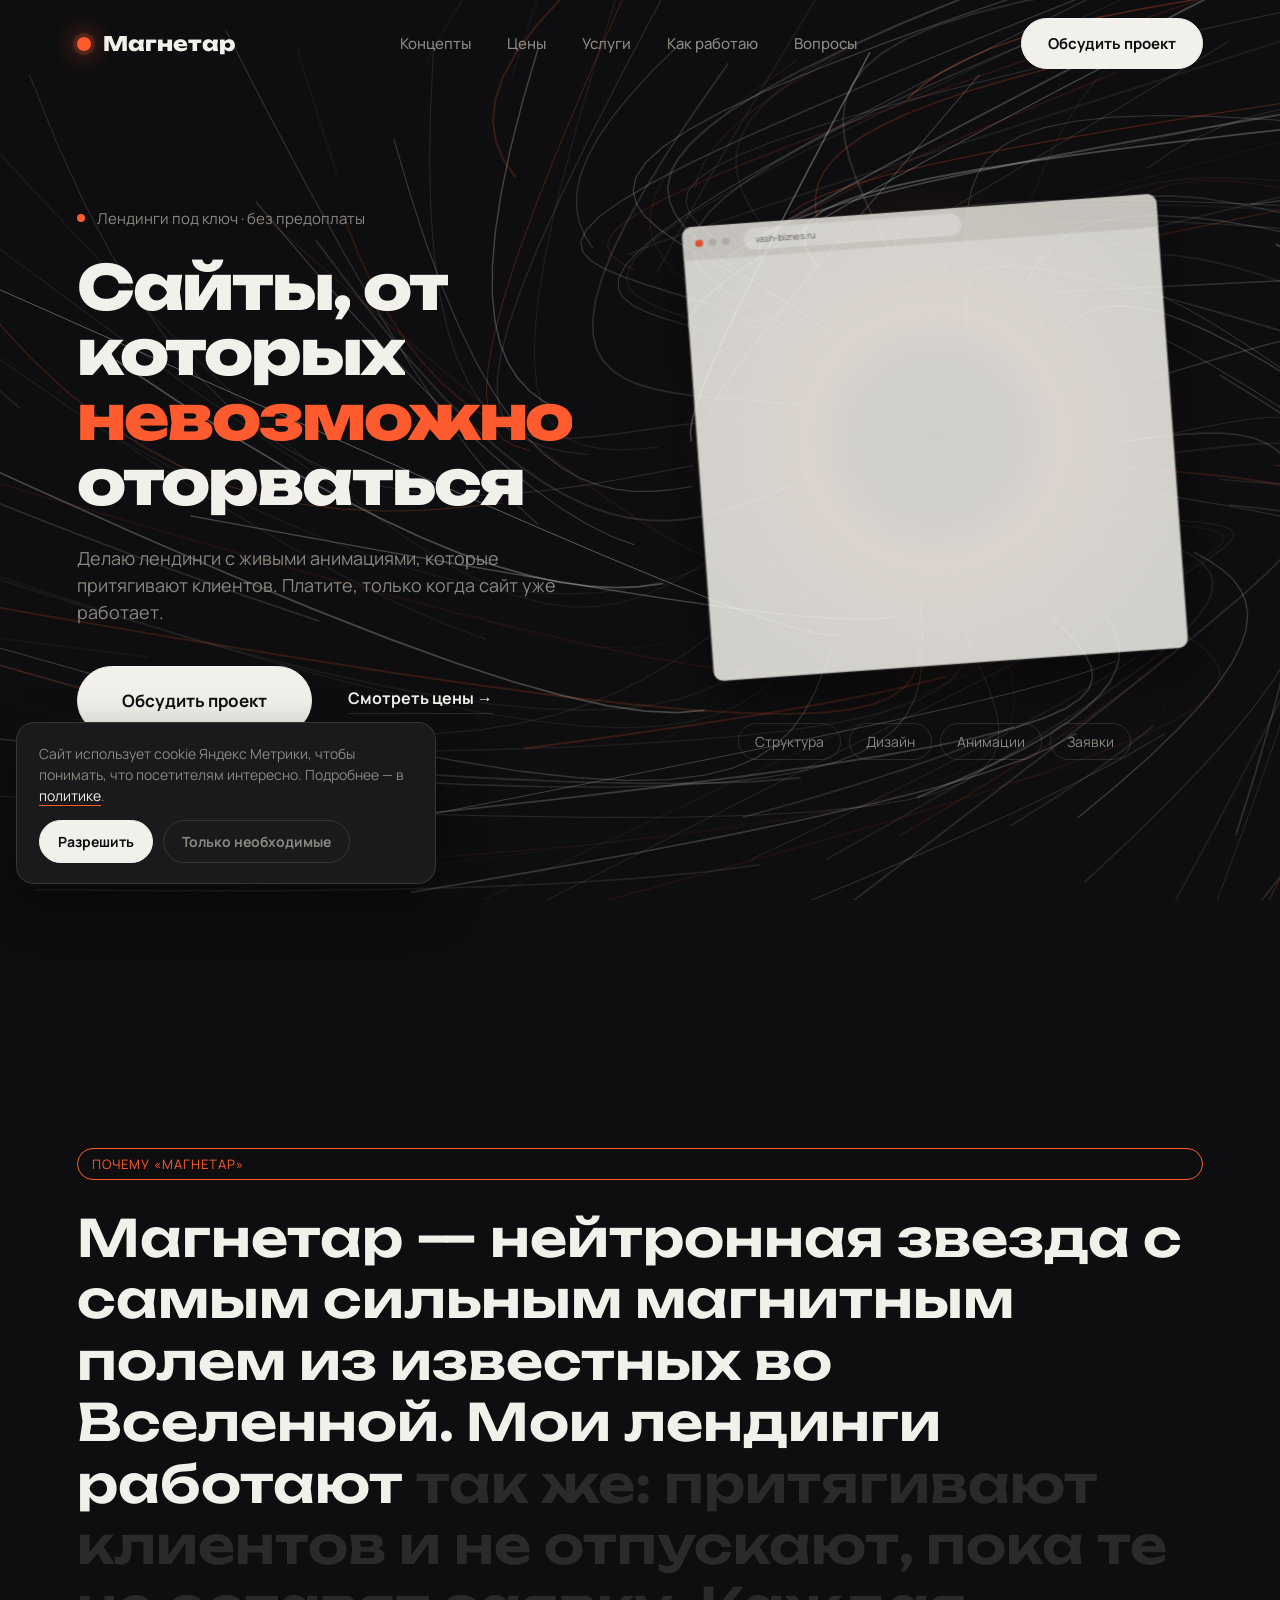
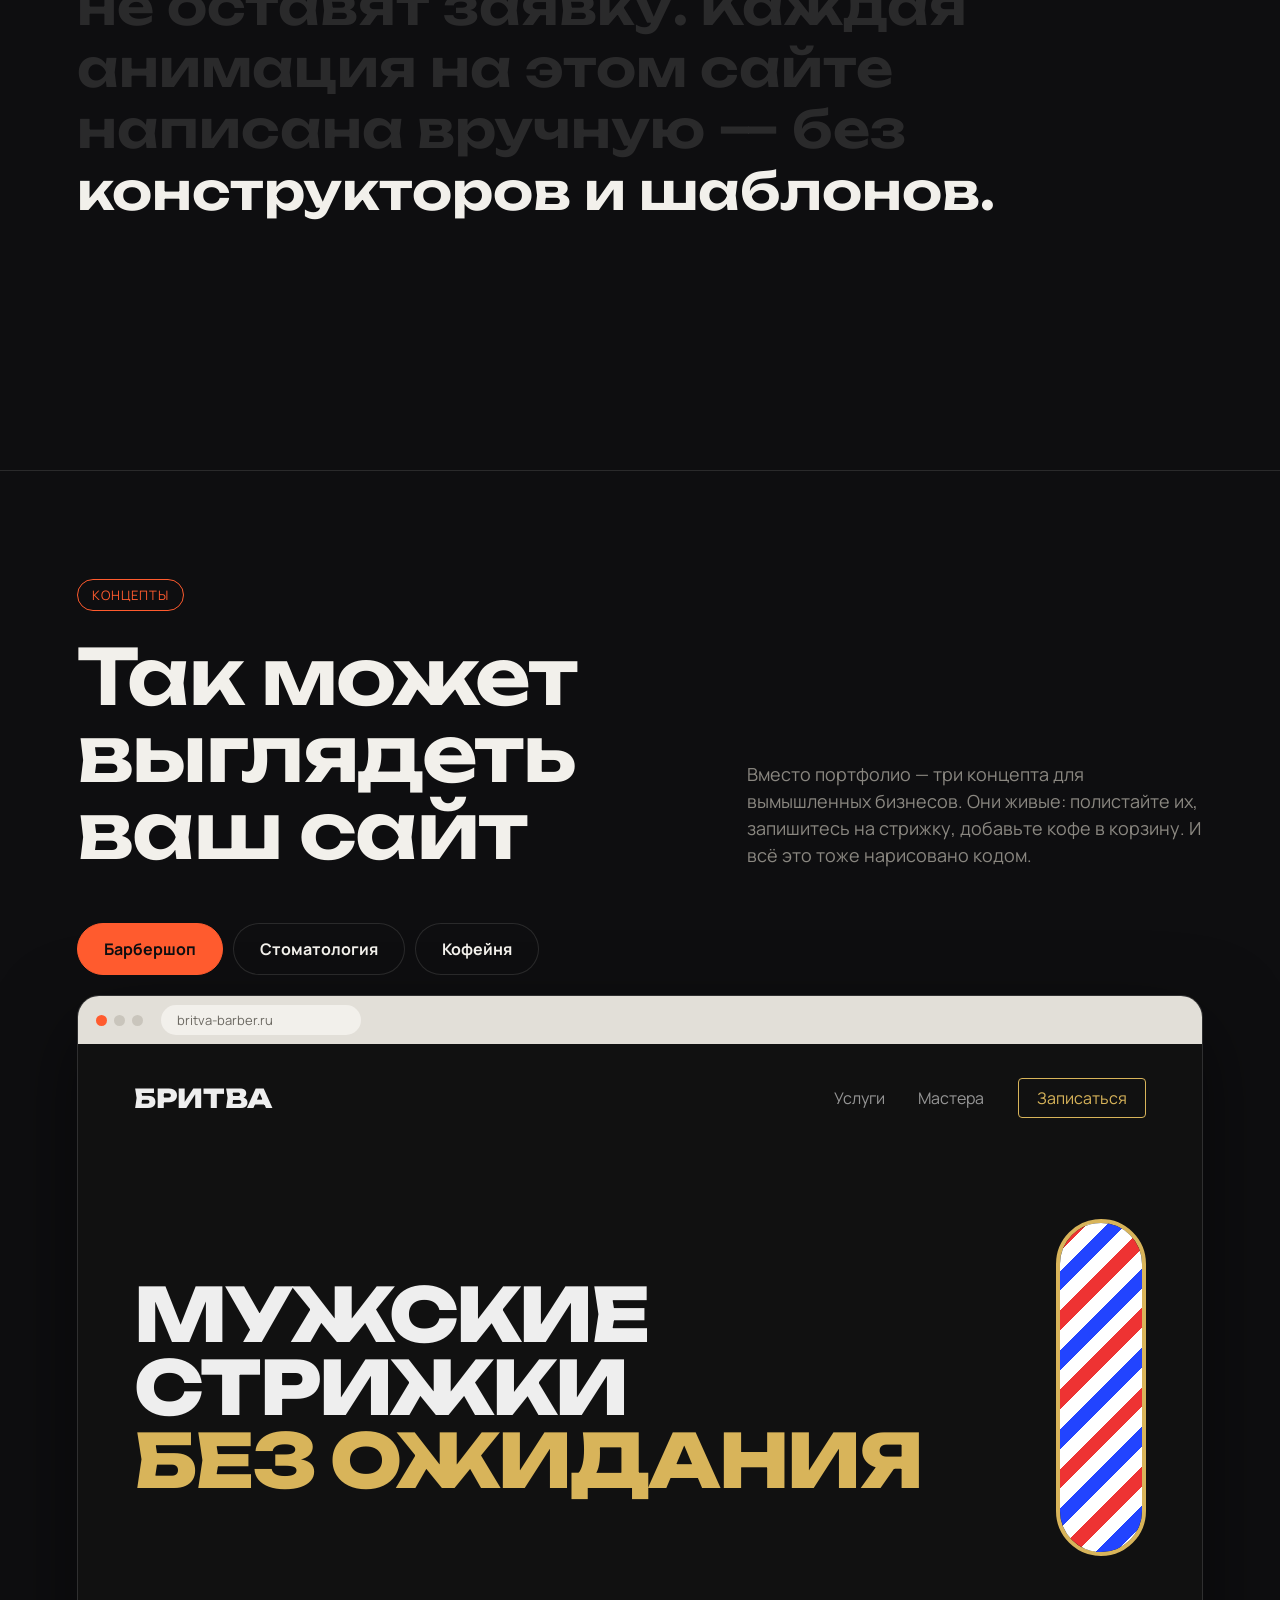
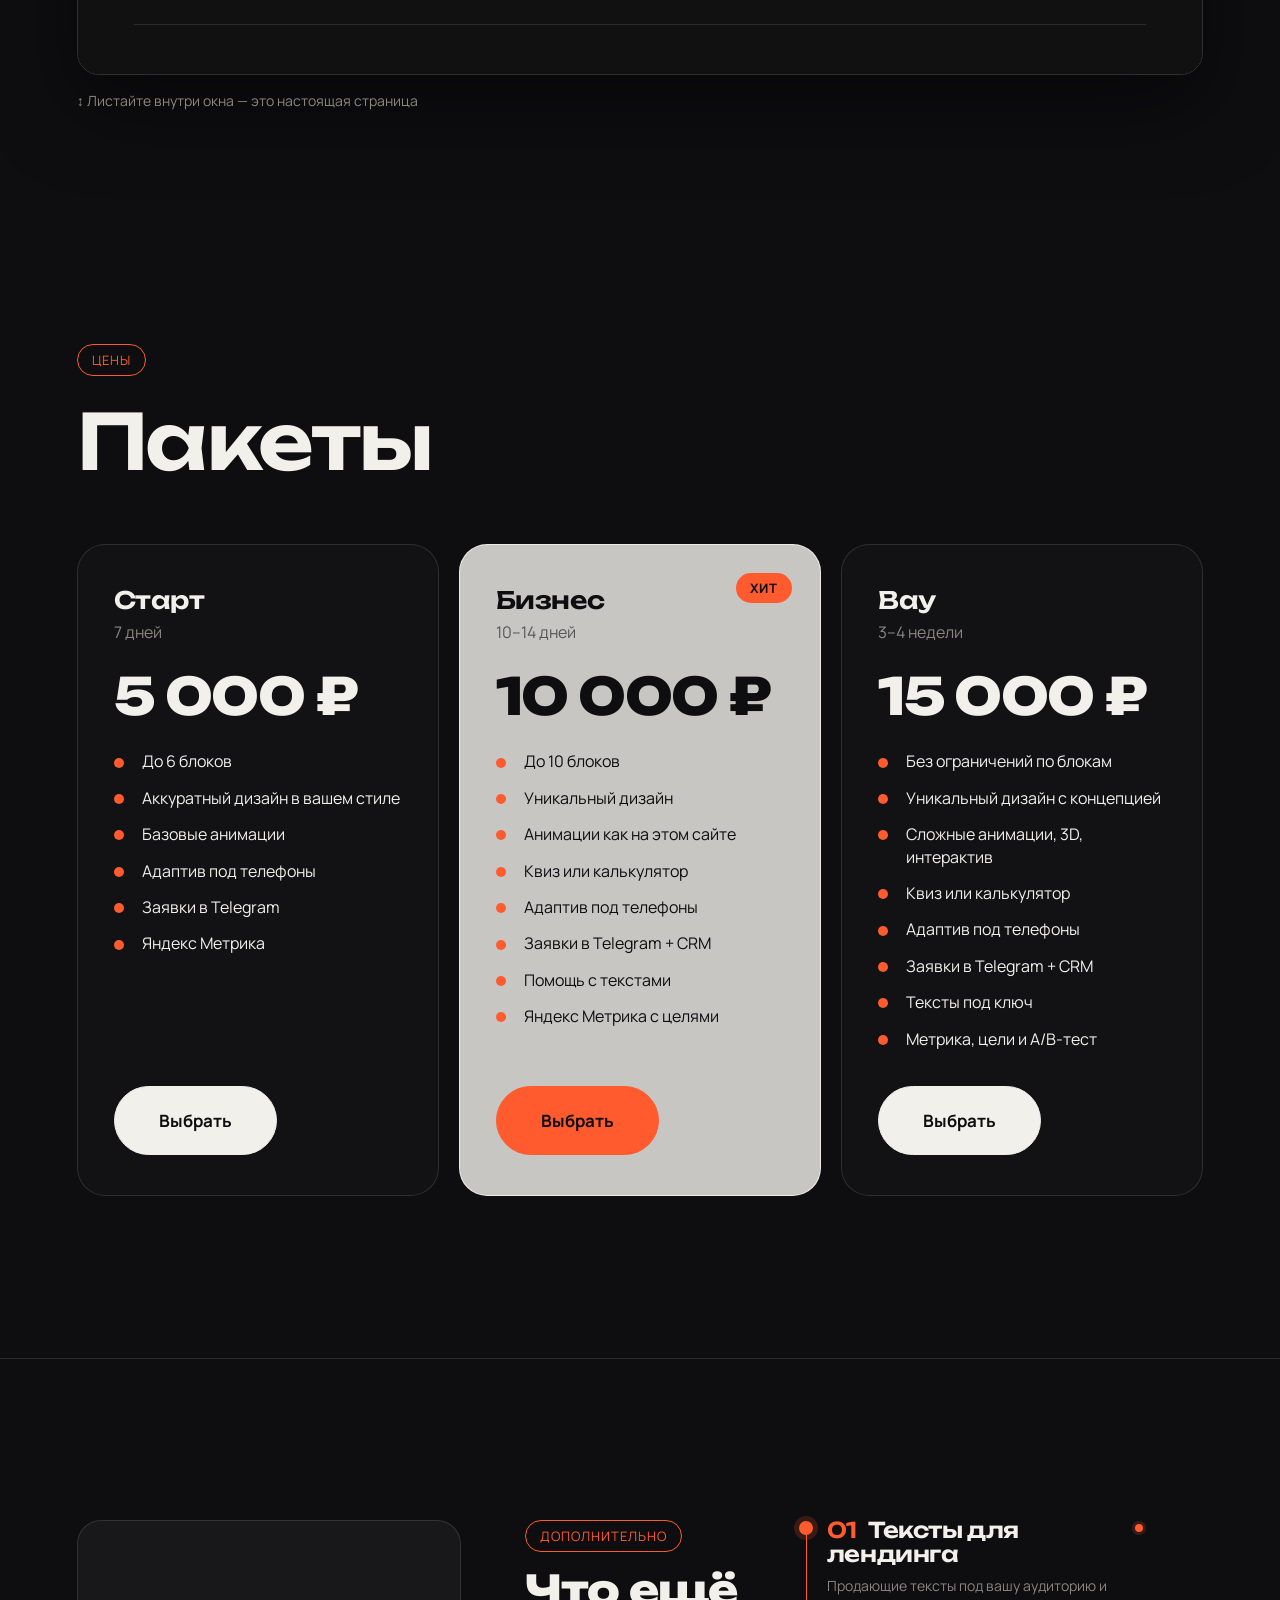
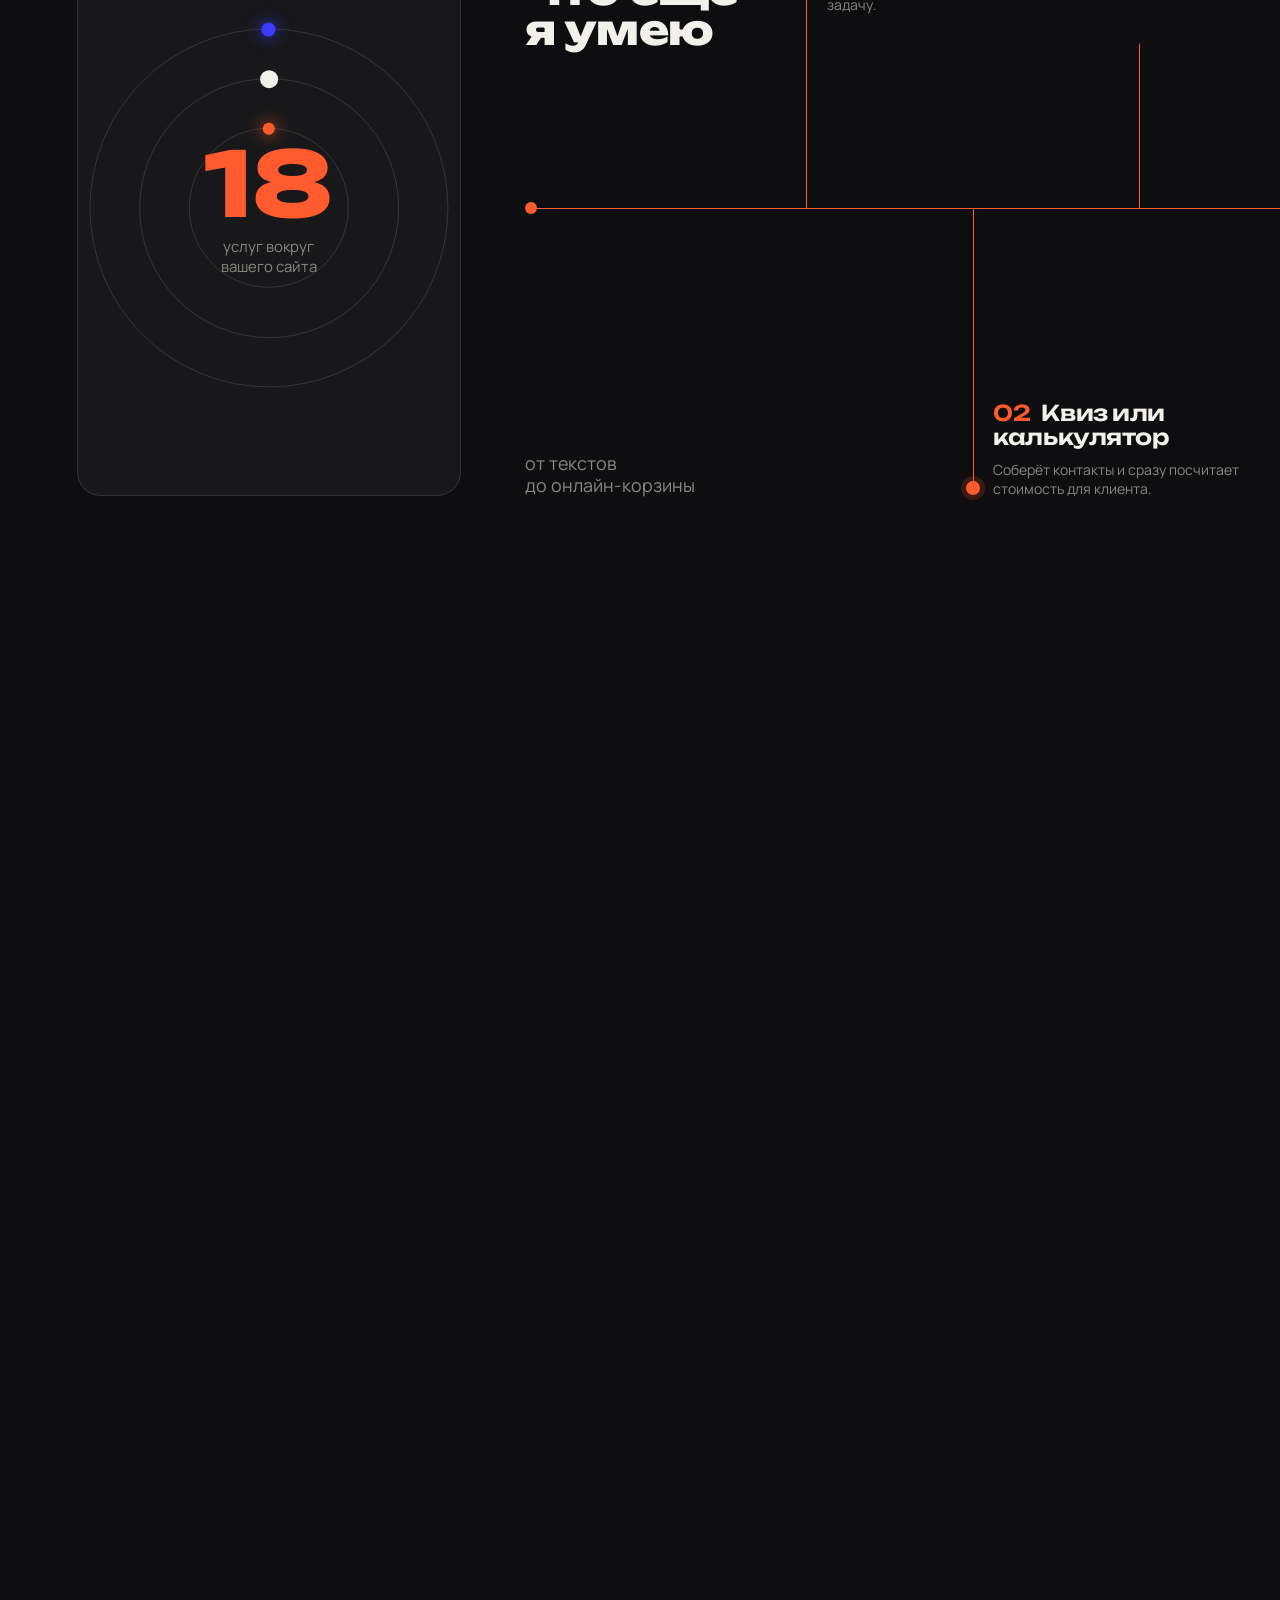
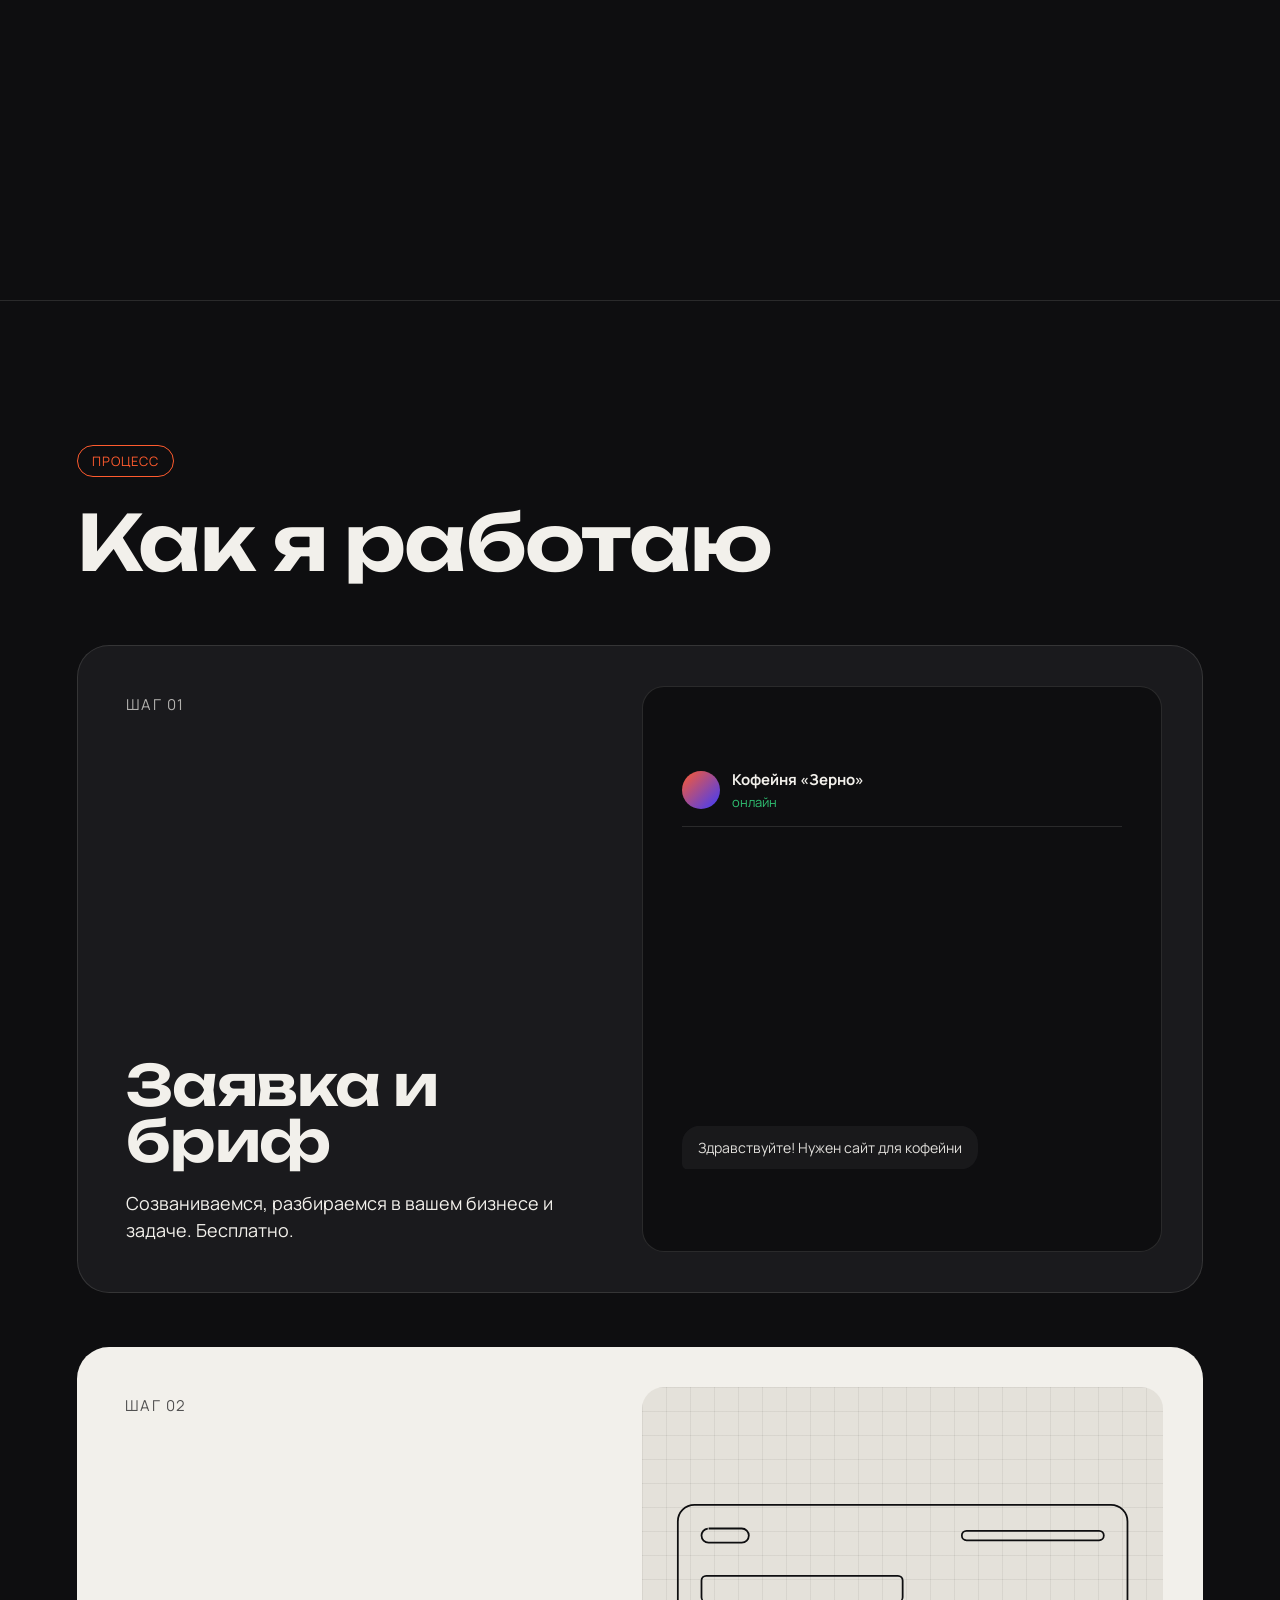
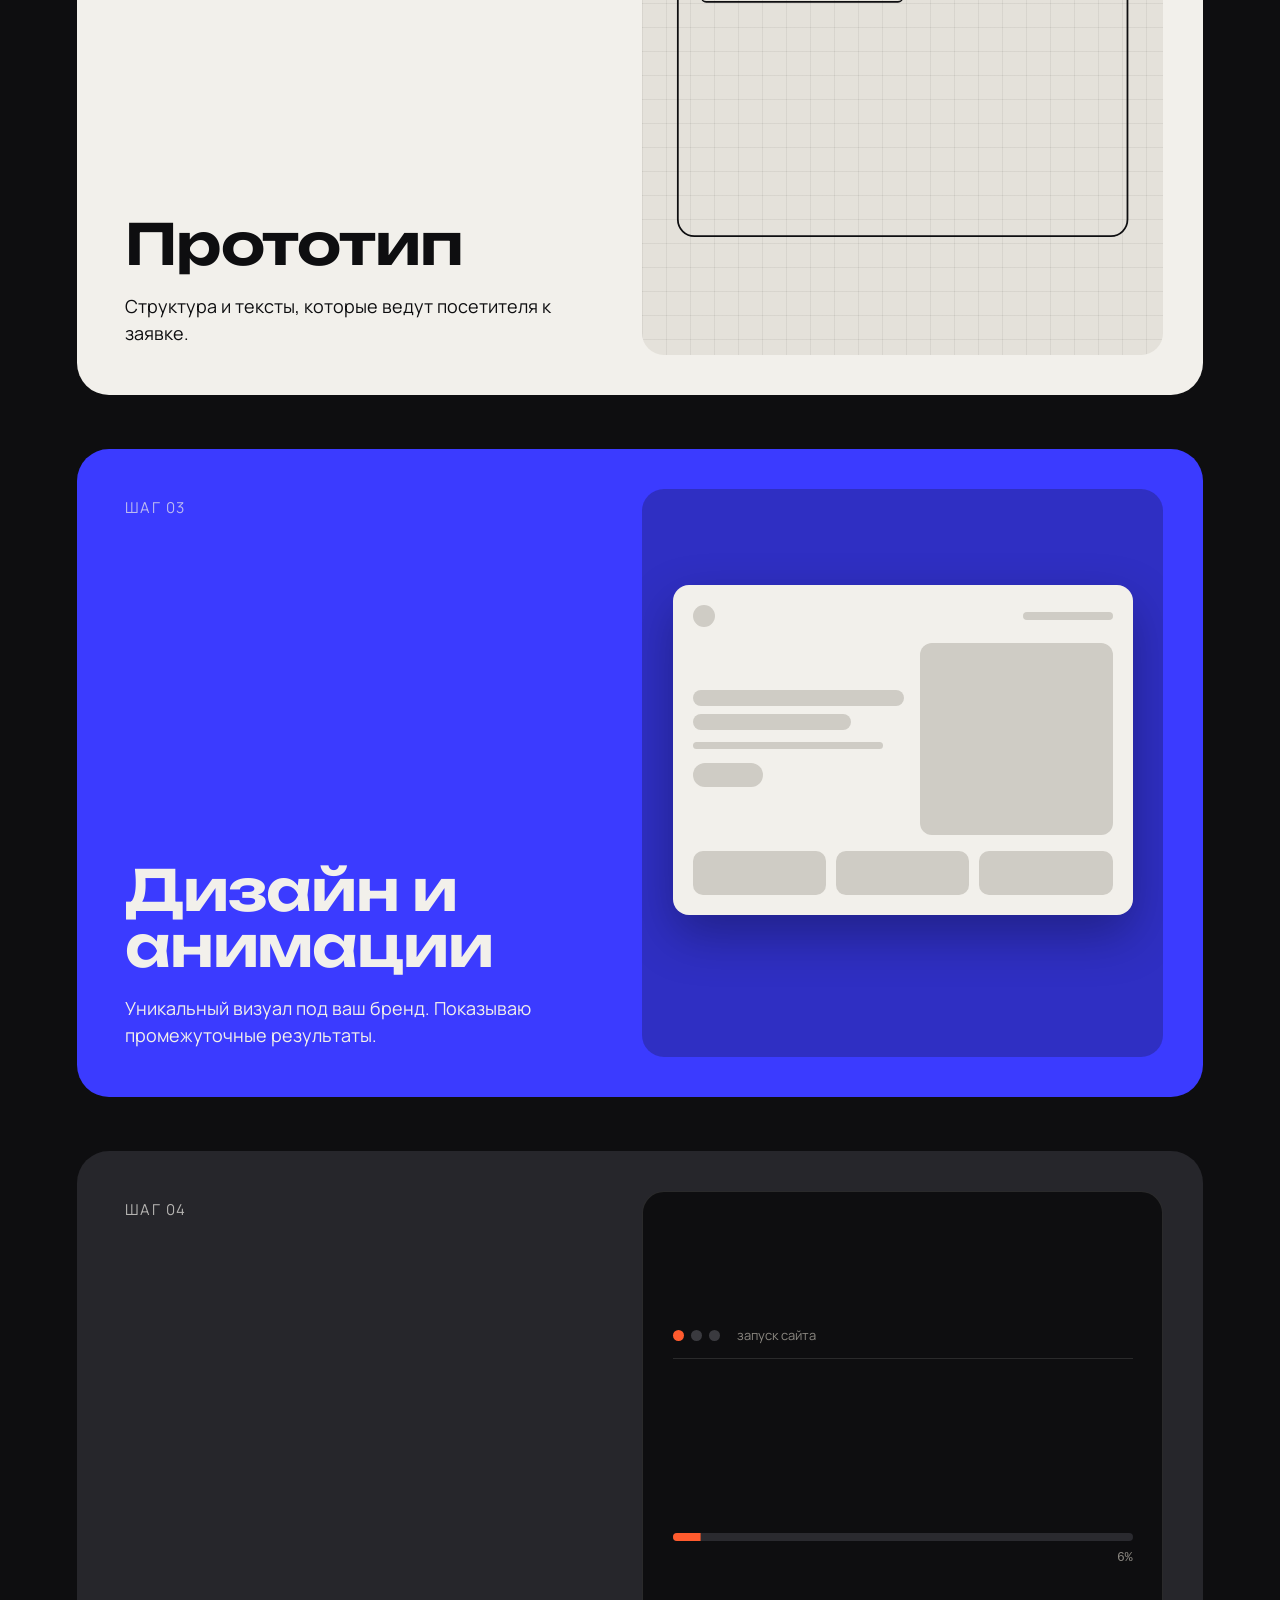
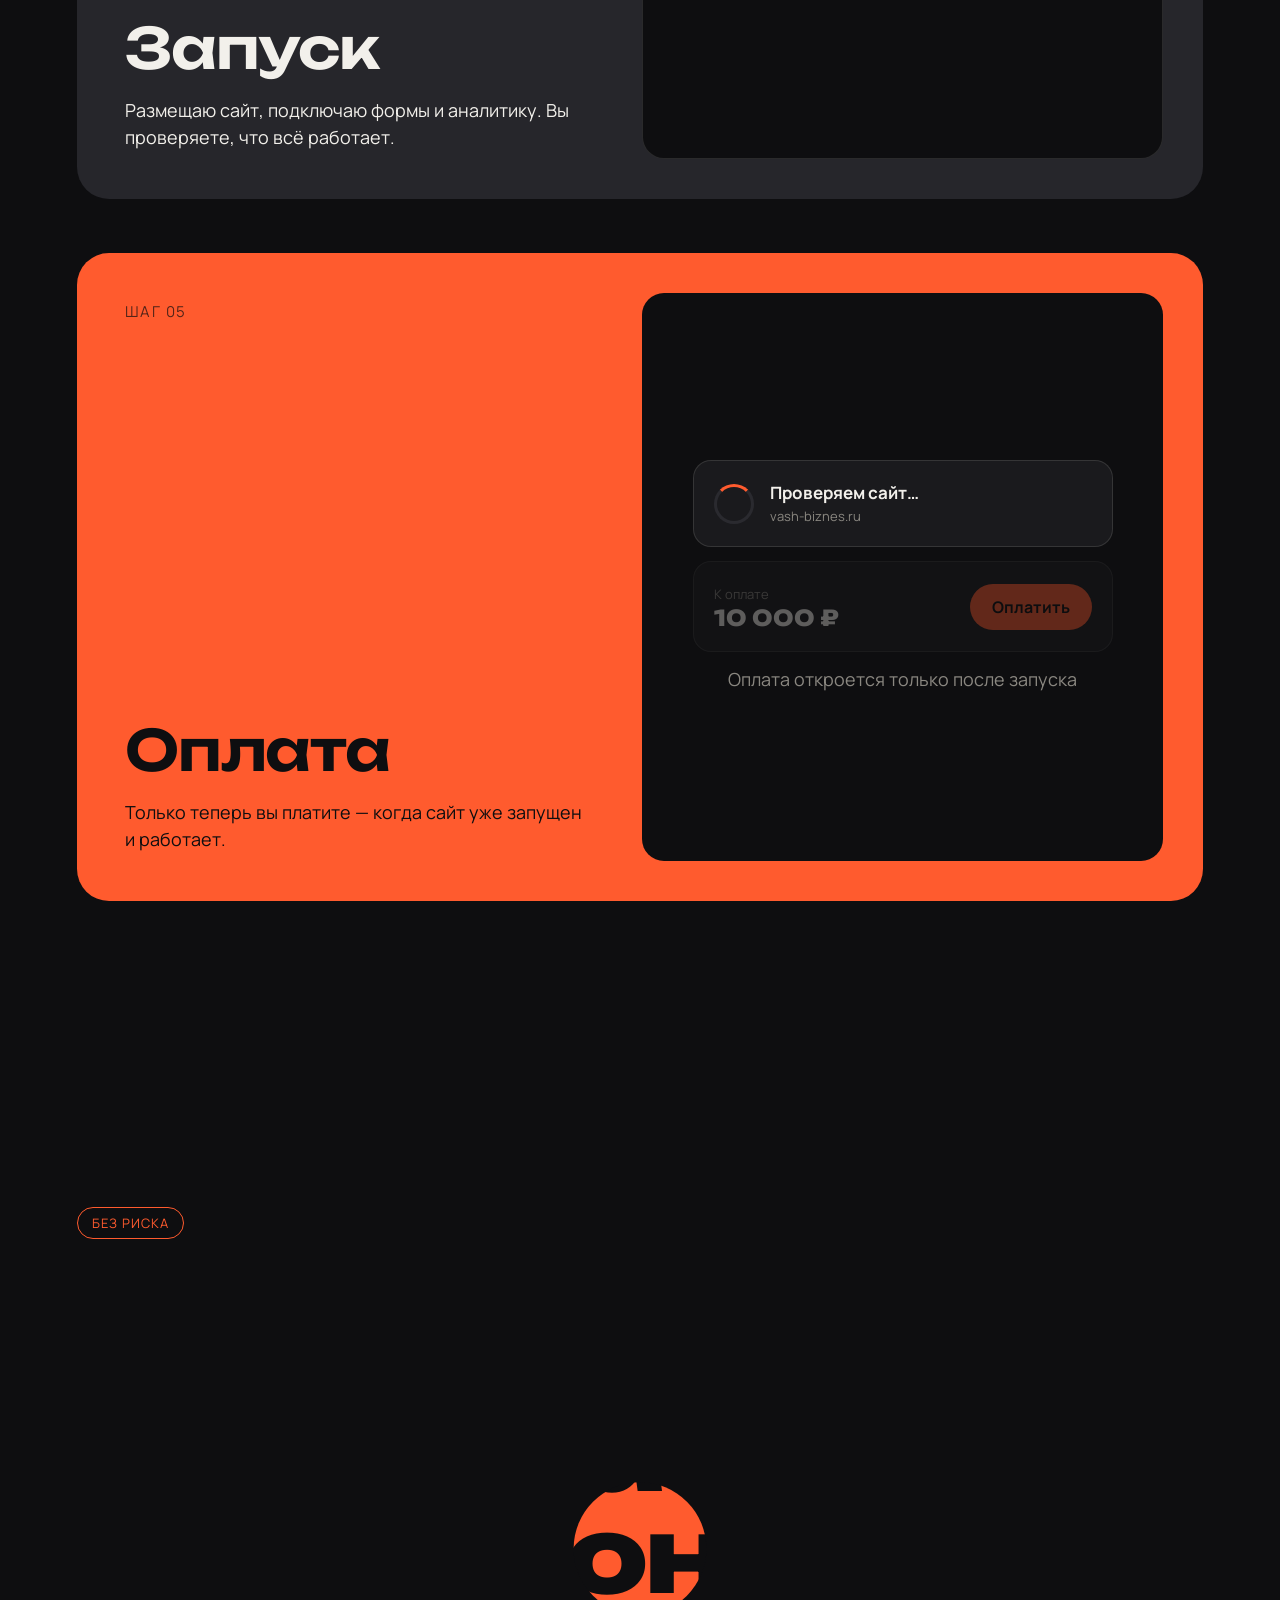
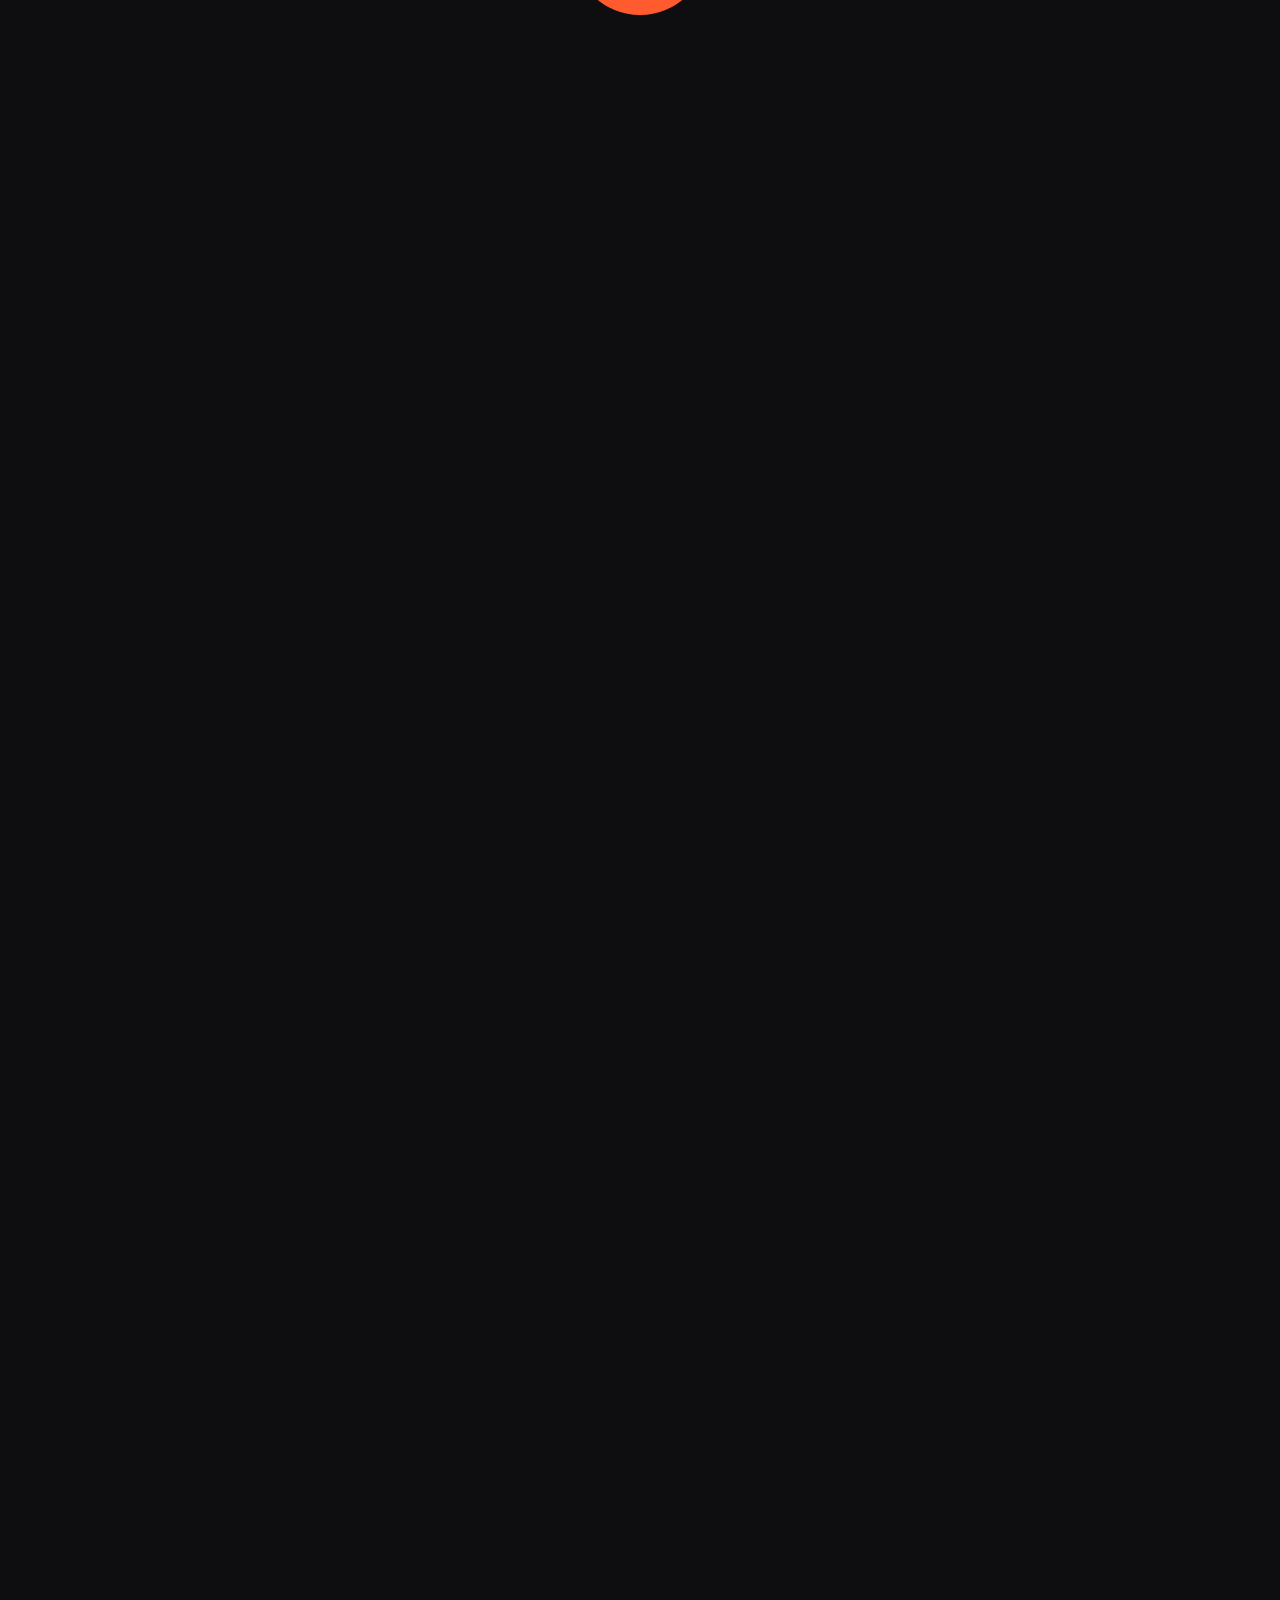
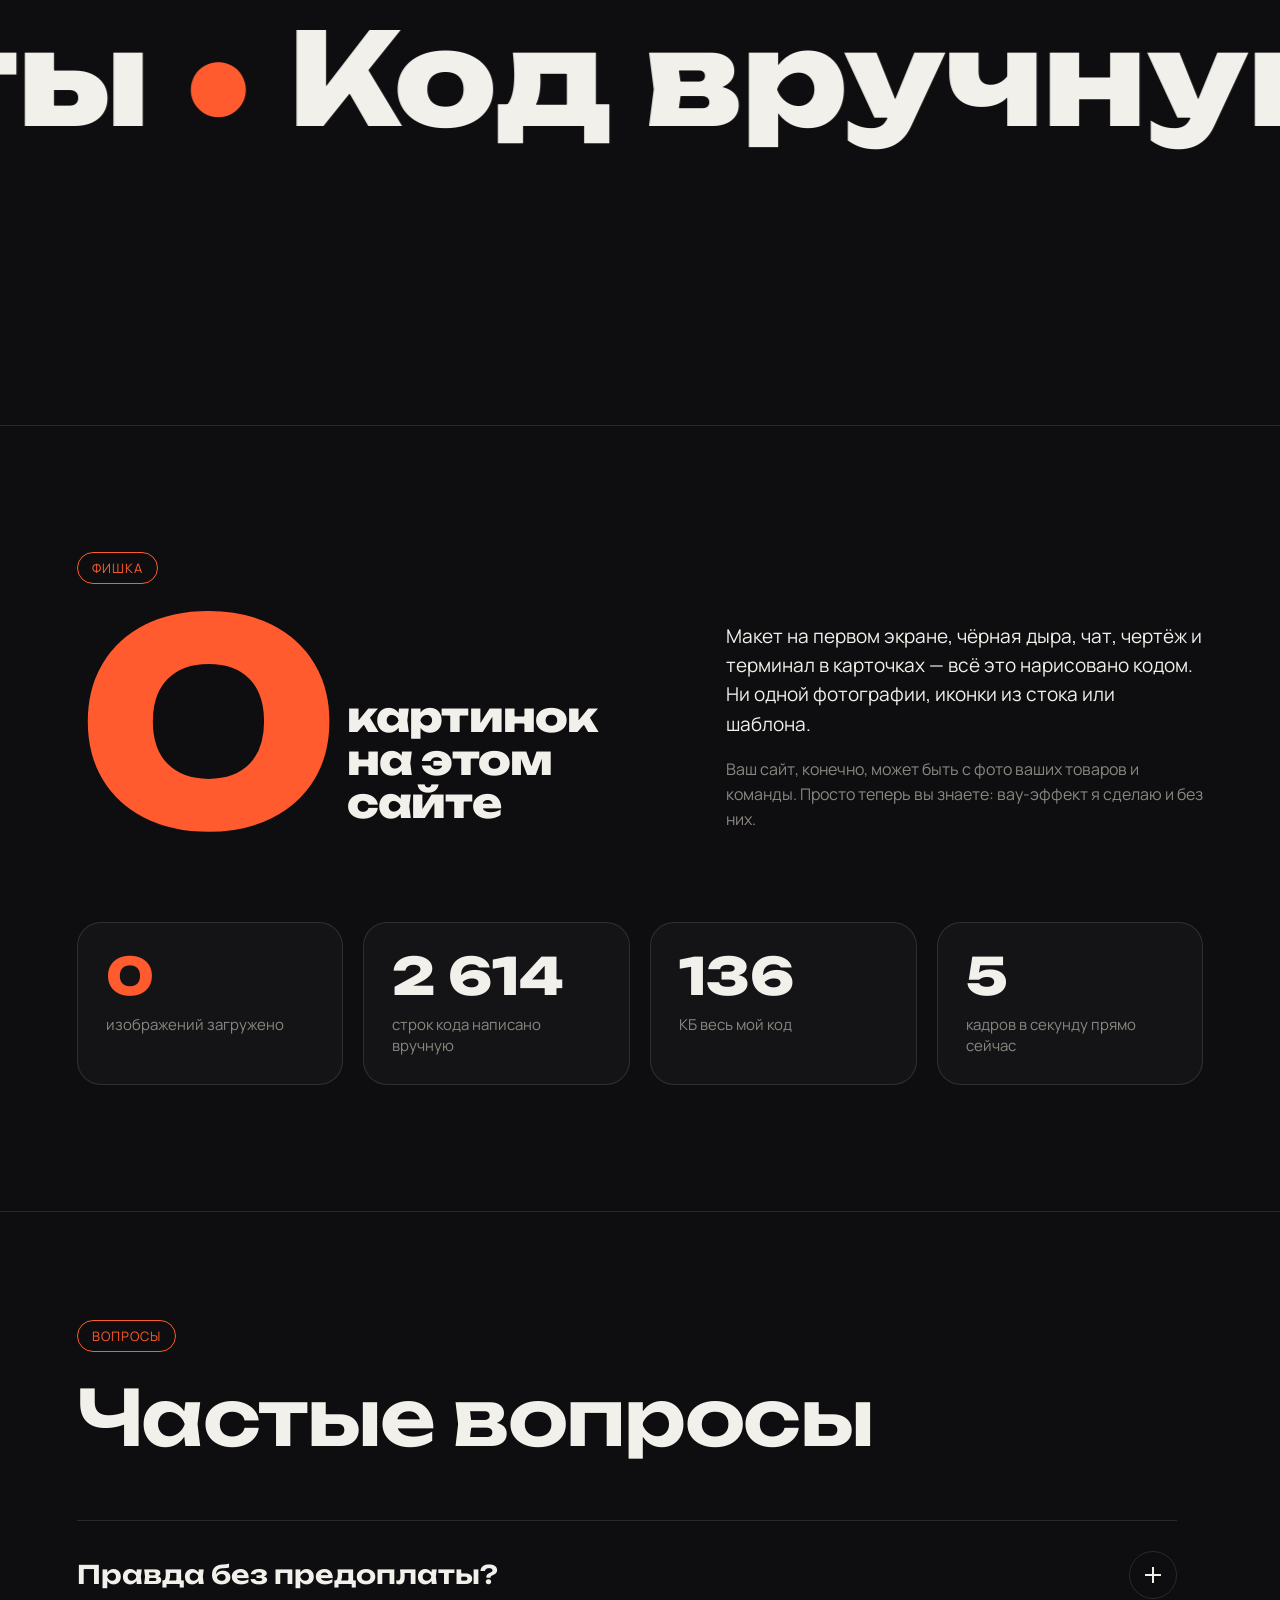
==== commit 6a61f254: "Подтверждение сайта в Яндекс.Вебмастере Co-Authored-By: Claude Opus 5.5 <noreply@anthropic.com>" ====
--- a/index.html
+++ b/index.html
@@ -9,6 +9,8 @@
 <meta name="description" content="Лендинги с живыми анимациями, написанные вручную. Оплата — только когда сайт уже работает.">
 <meta name="theme-color" content="#0e0e10">
 <link rel="canonical" href="https://magnetar-web.ru/">
+<!-- подтверждение прав на сайт в Яндекс.Вебмастере -->
+<meta name="yandex-verification" content="9ffa862755714860">
 <!-- Превью ссылки в Telegram, ВК и мессенджерах -->
 <meta property="og:type" content="website">
 <meta property="og:url" content="https://magnetar-web.ru/">
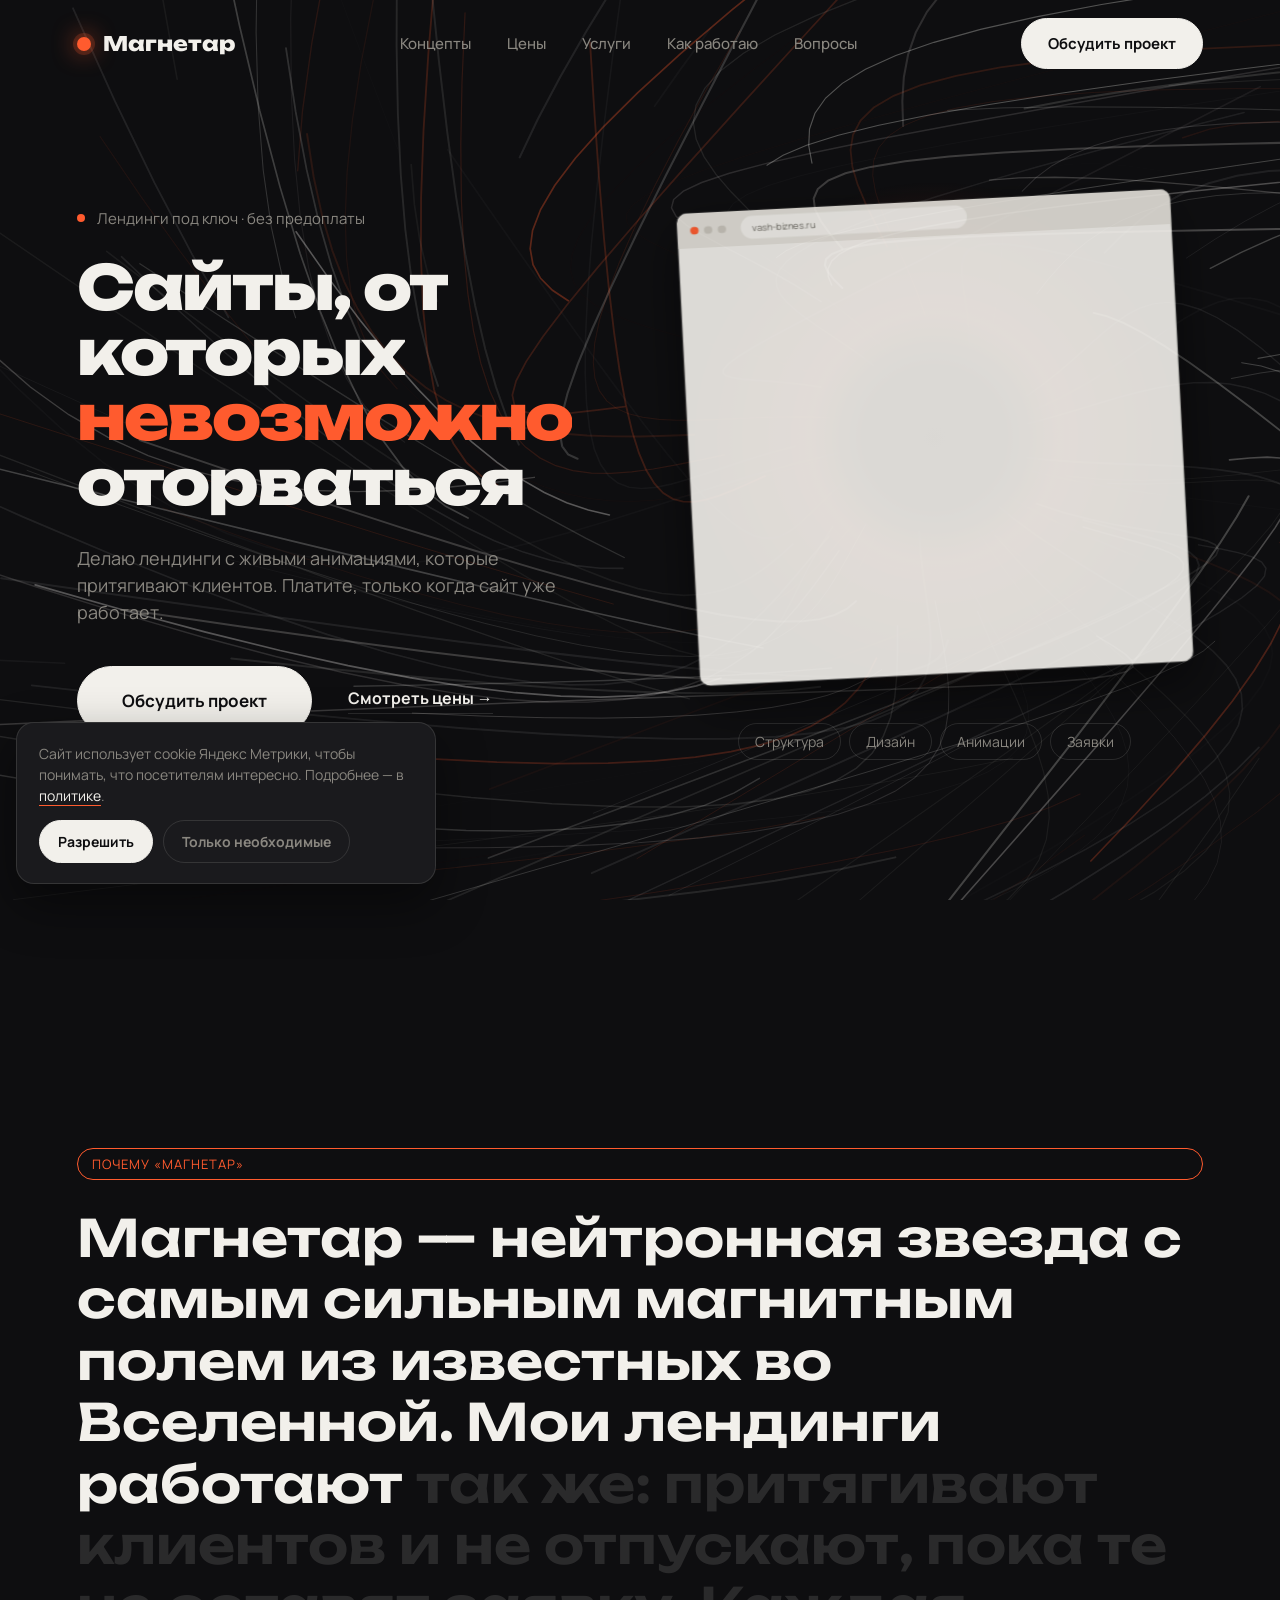
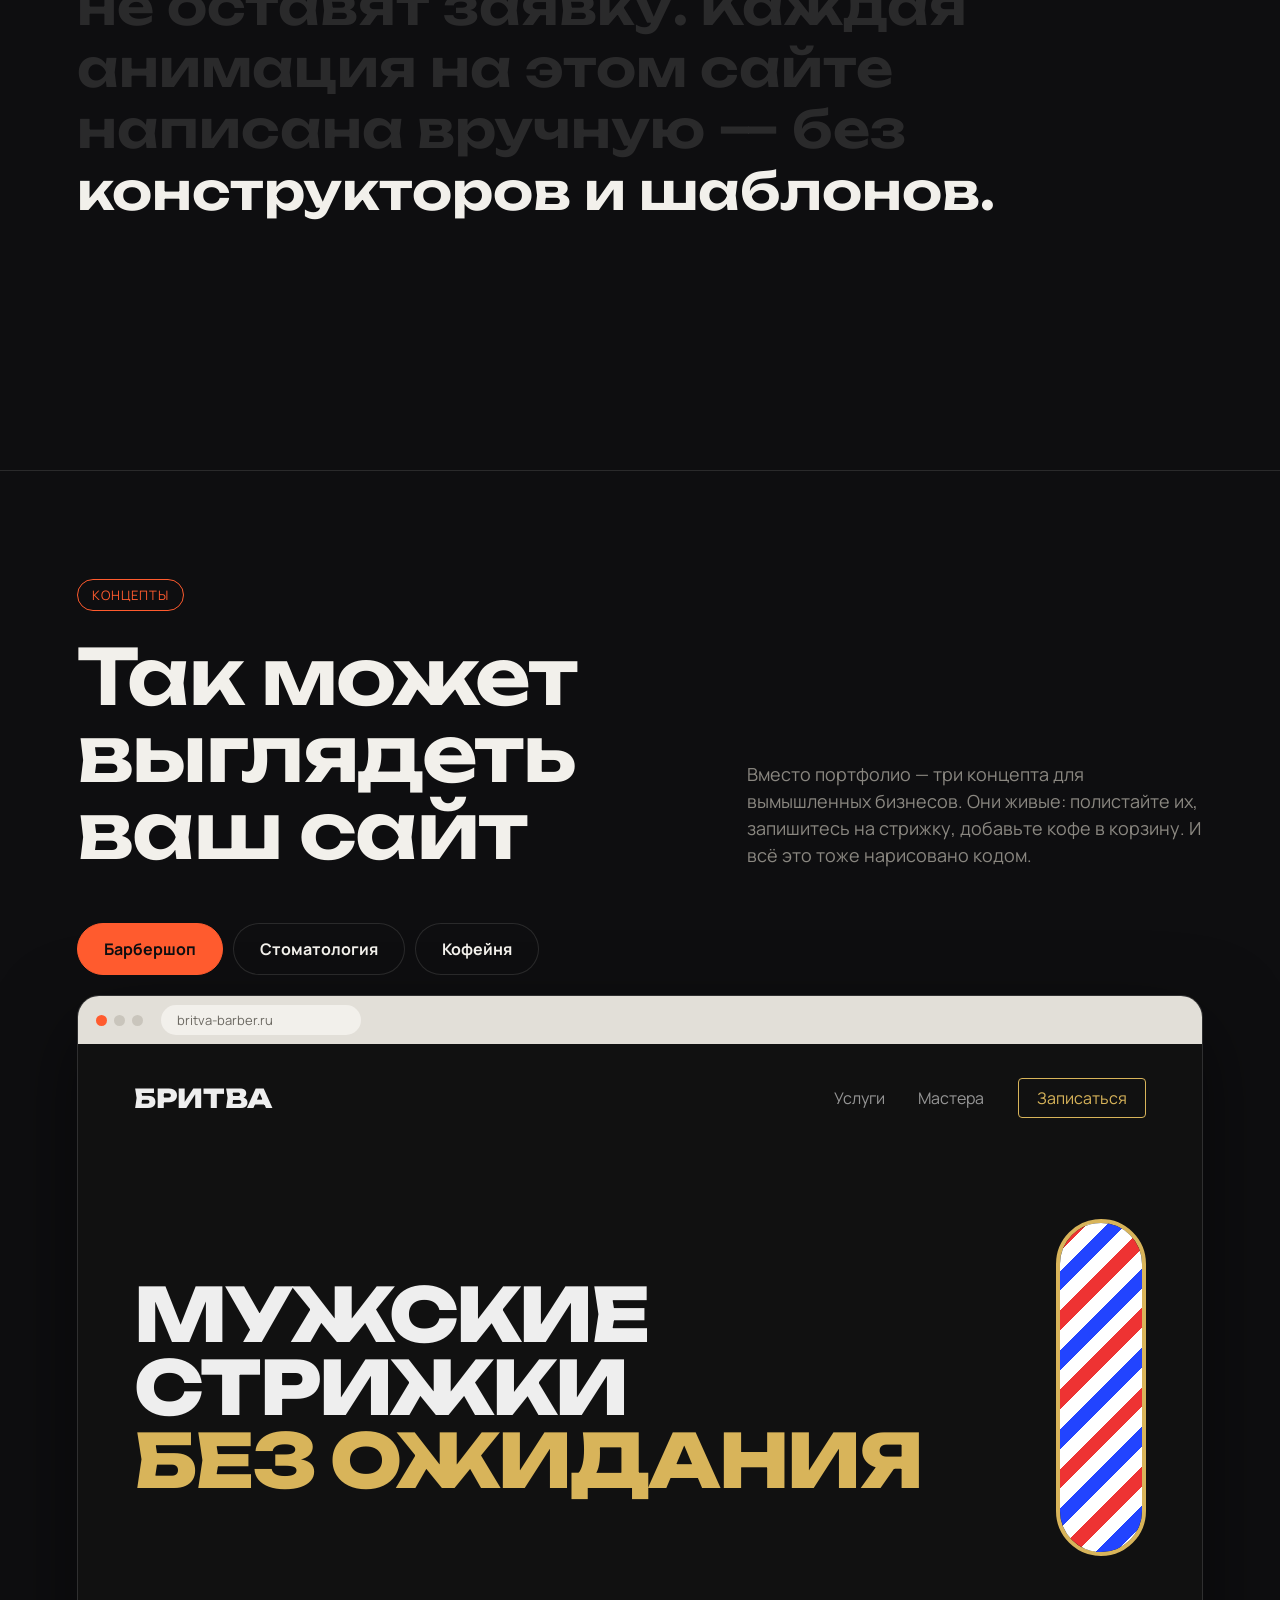
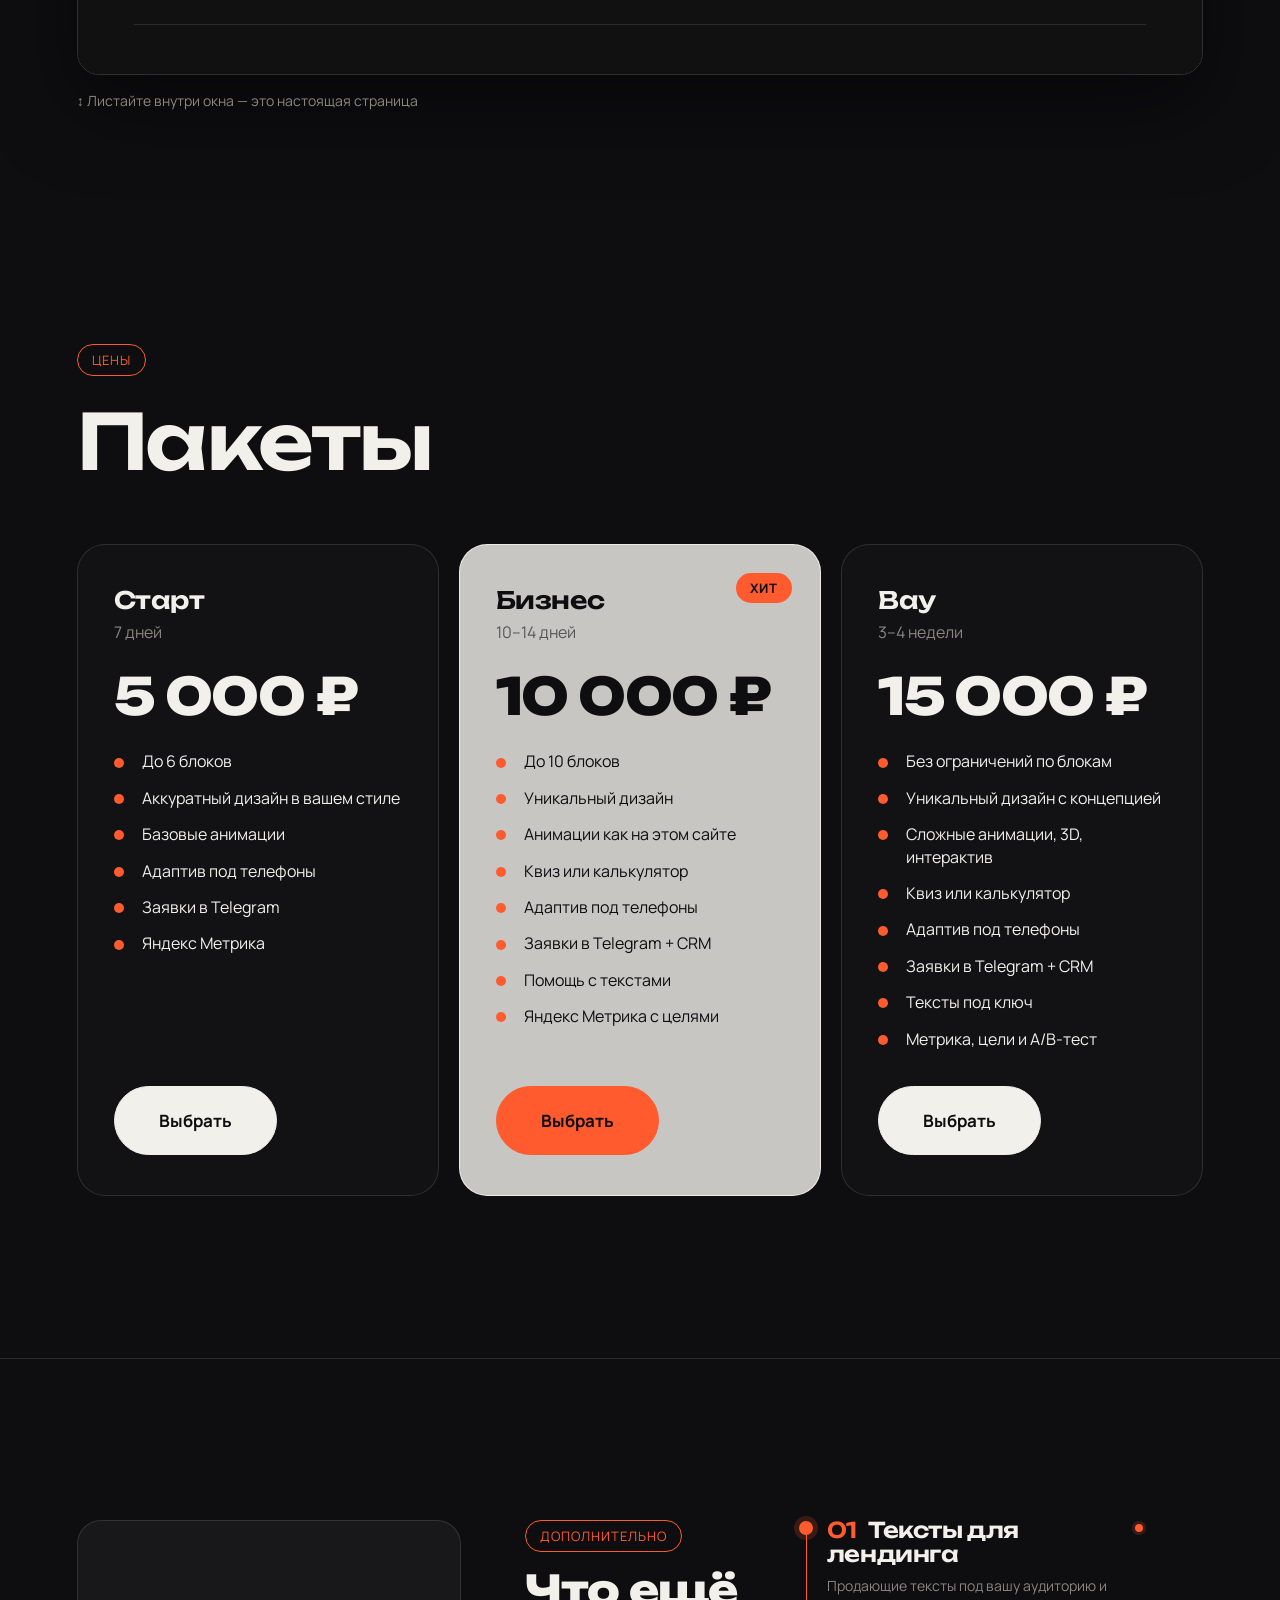
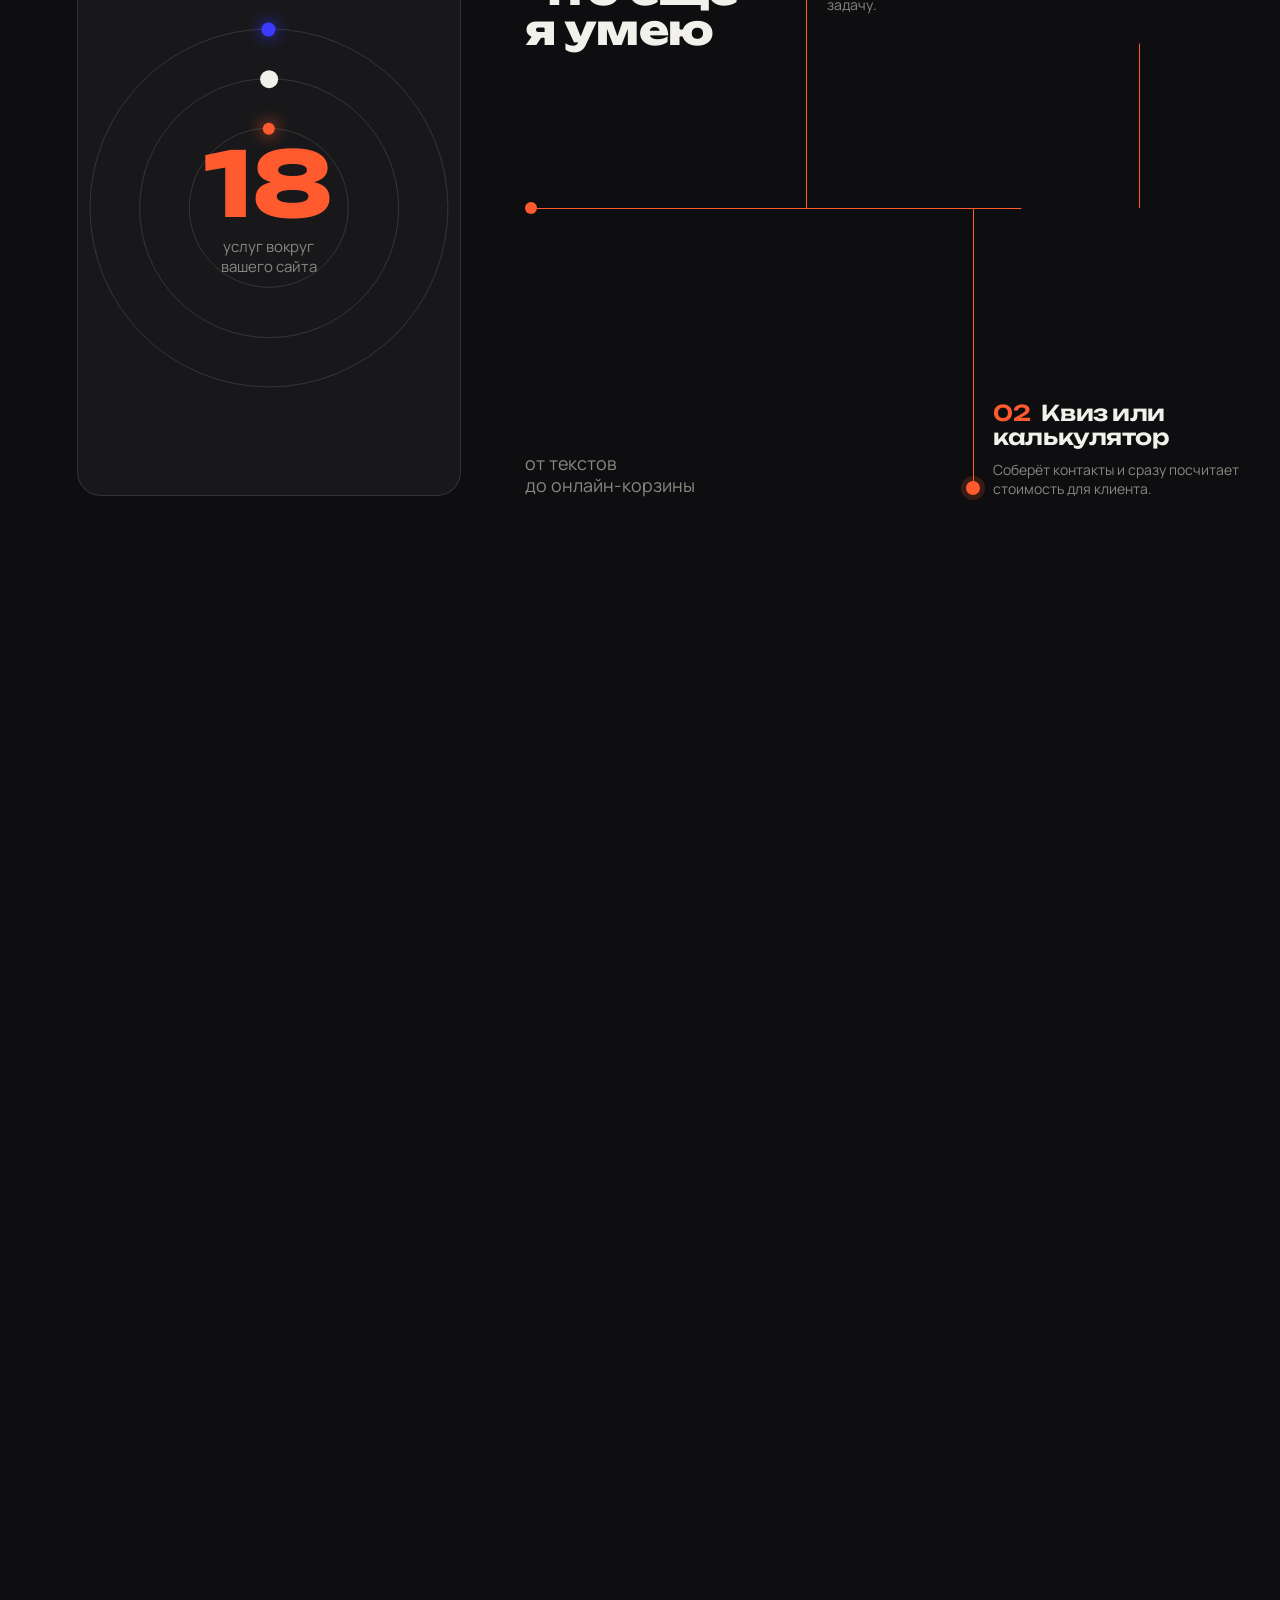
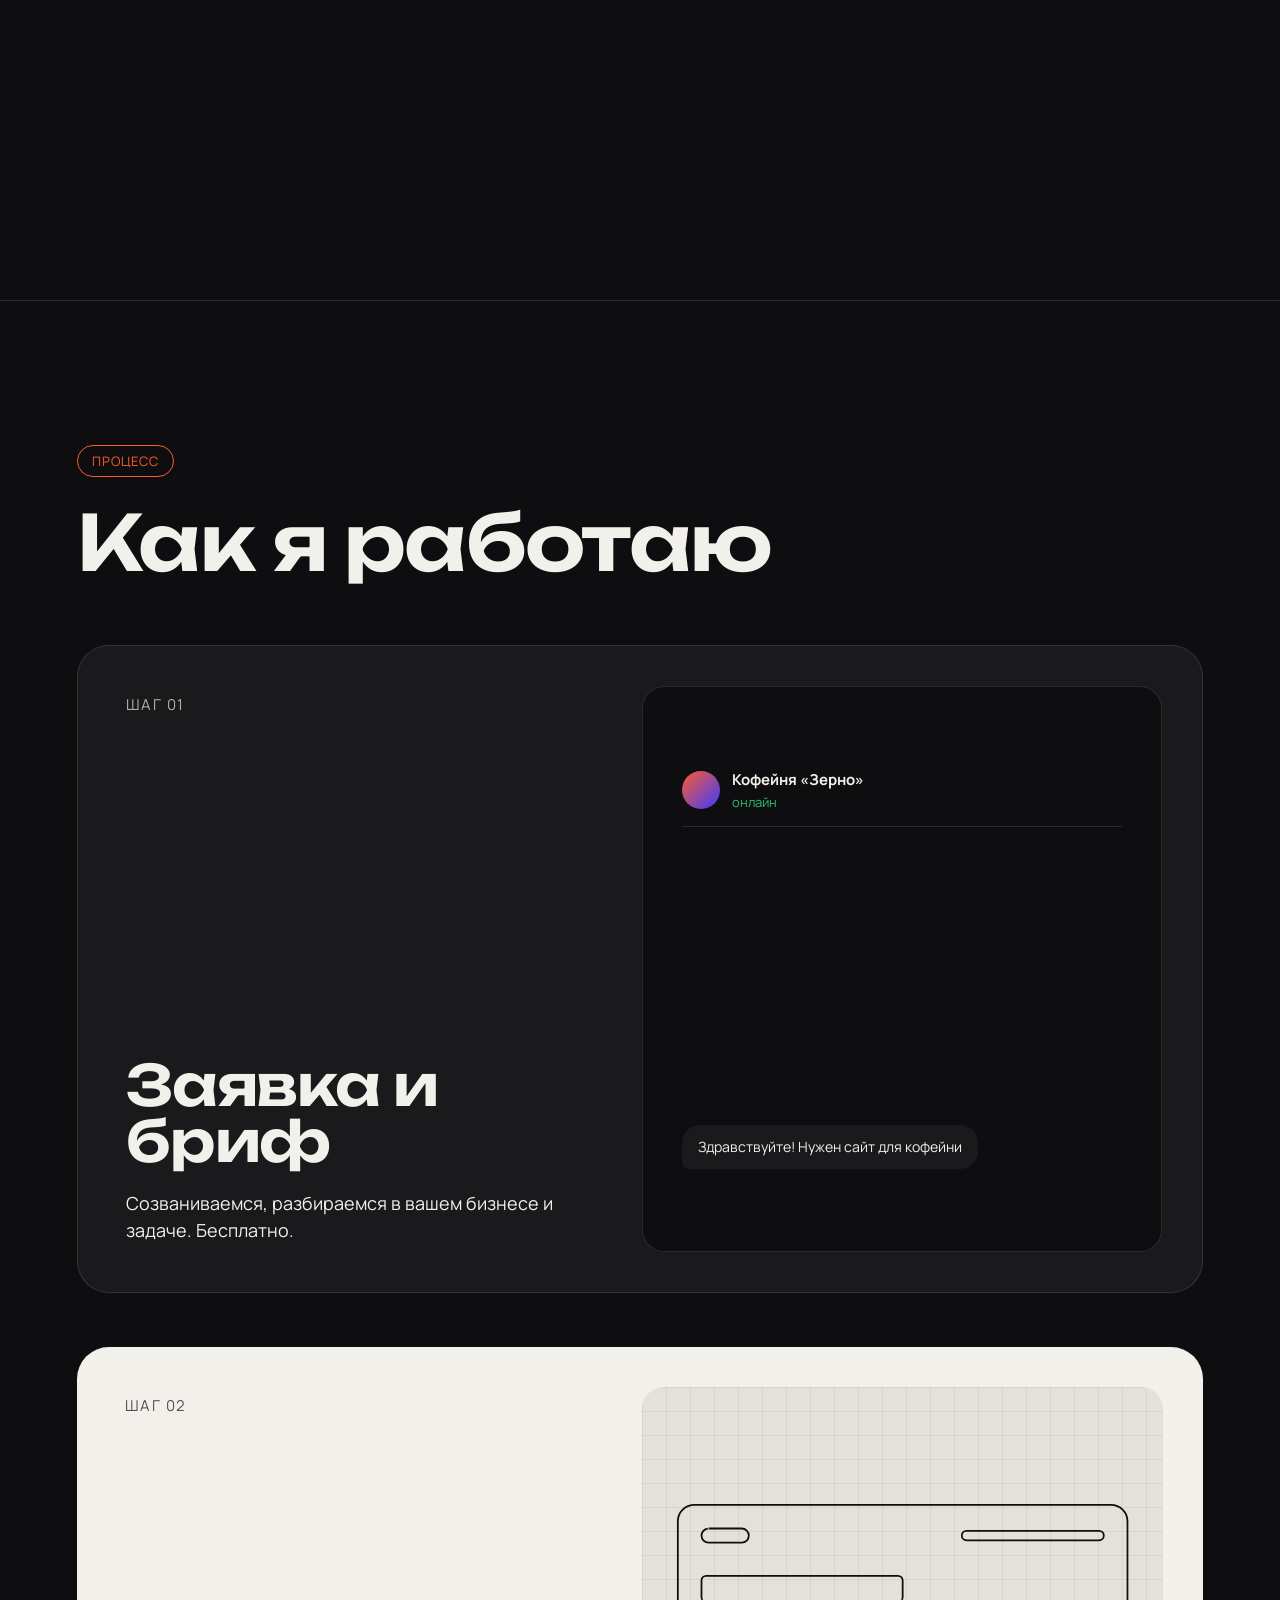
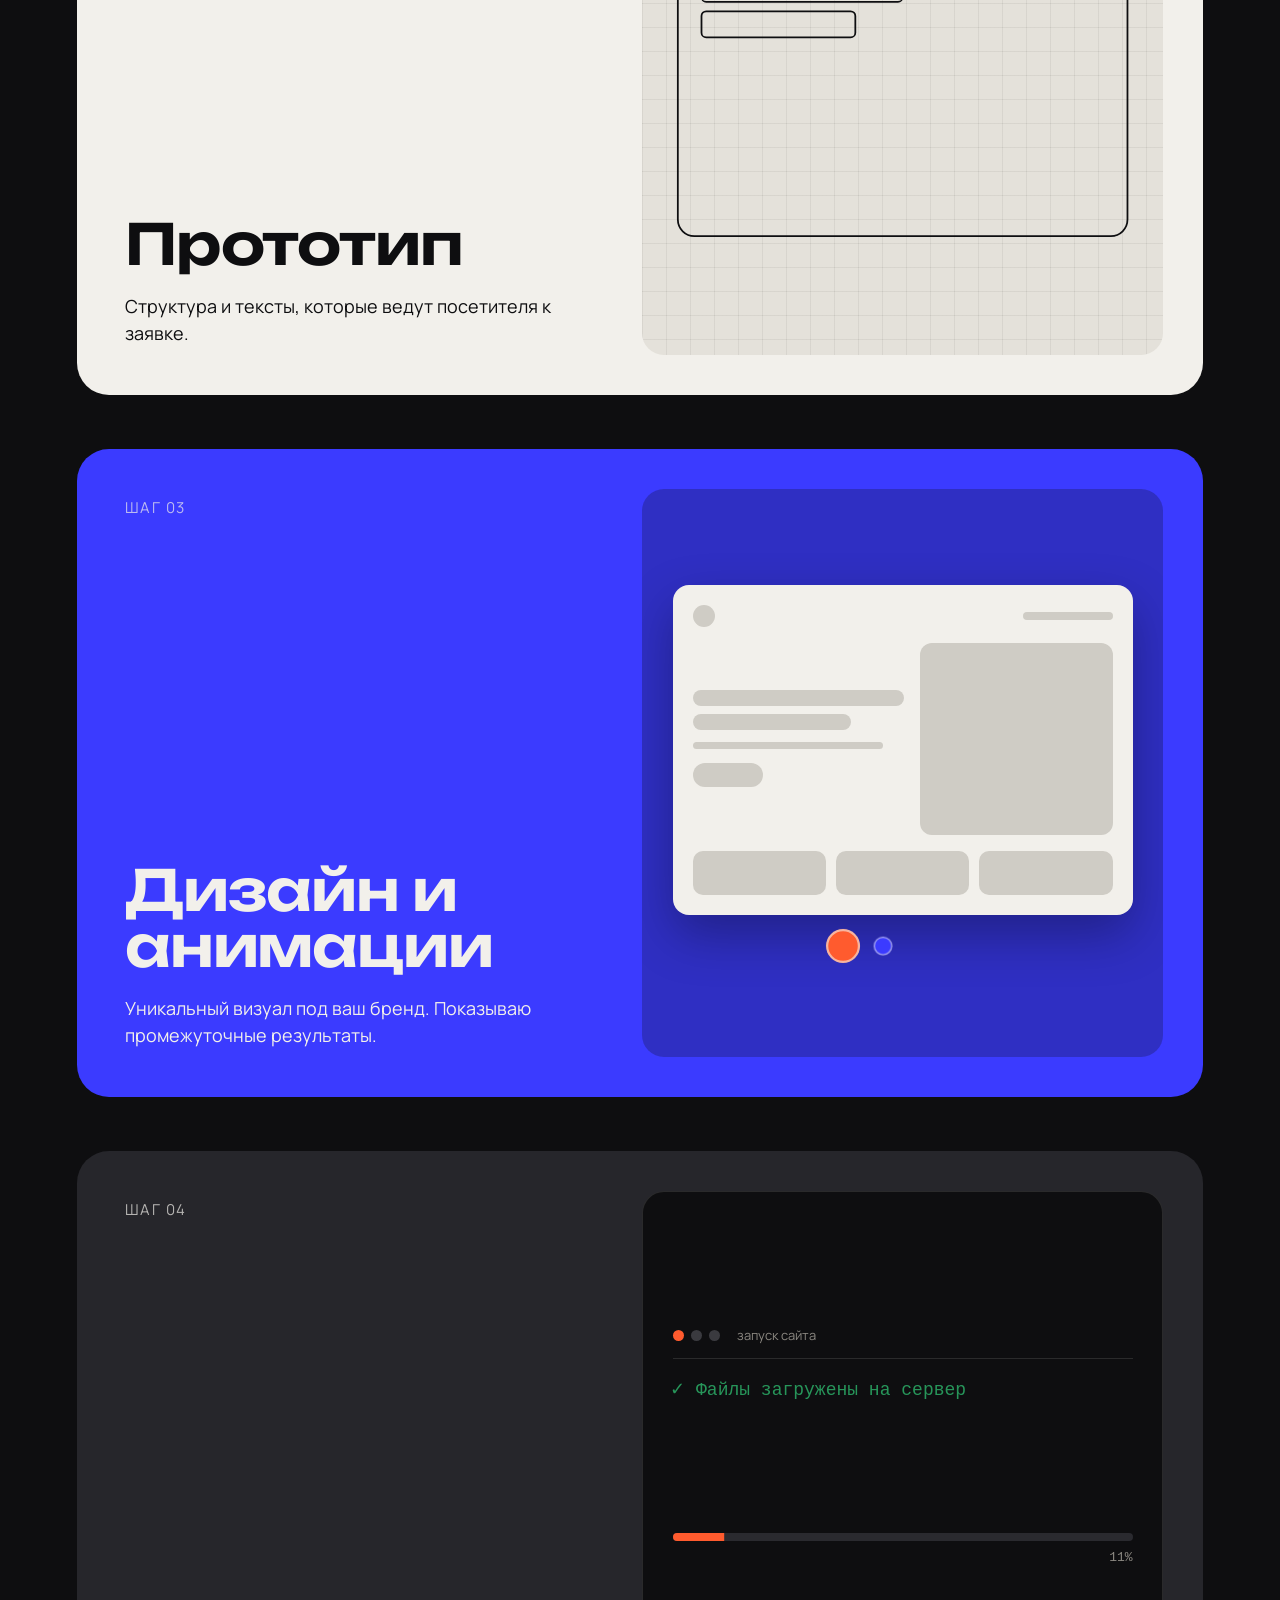
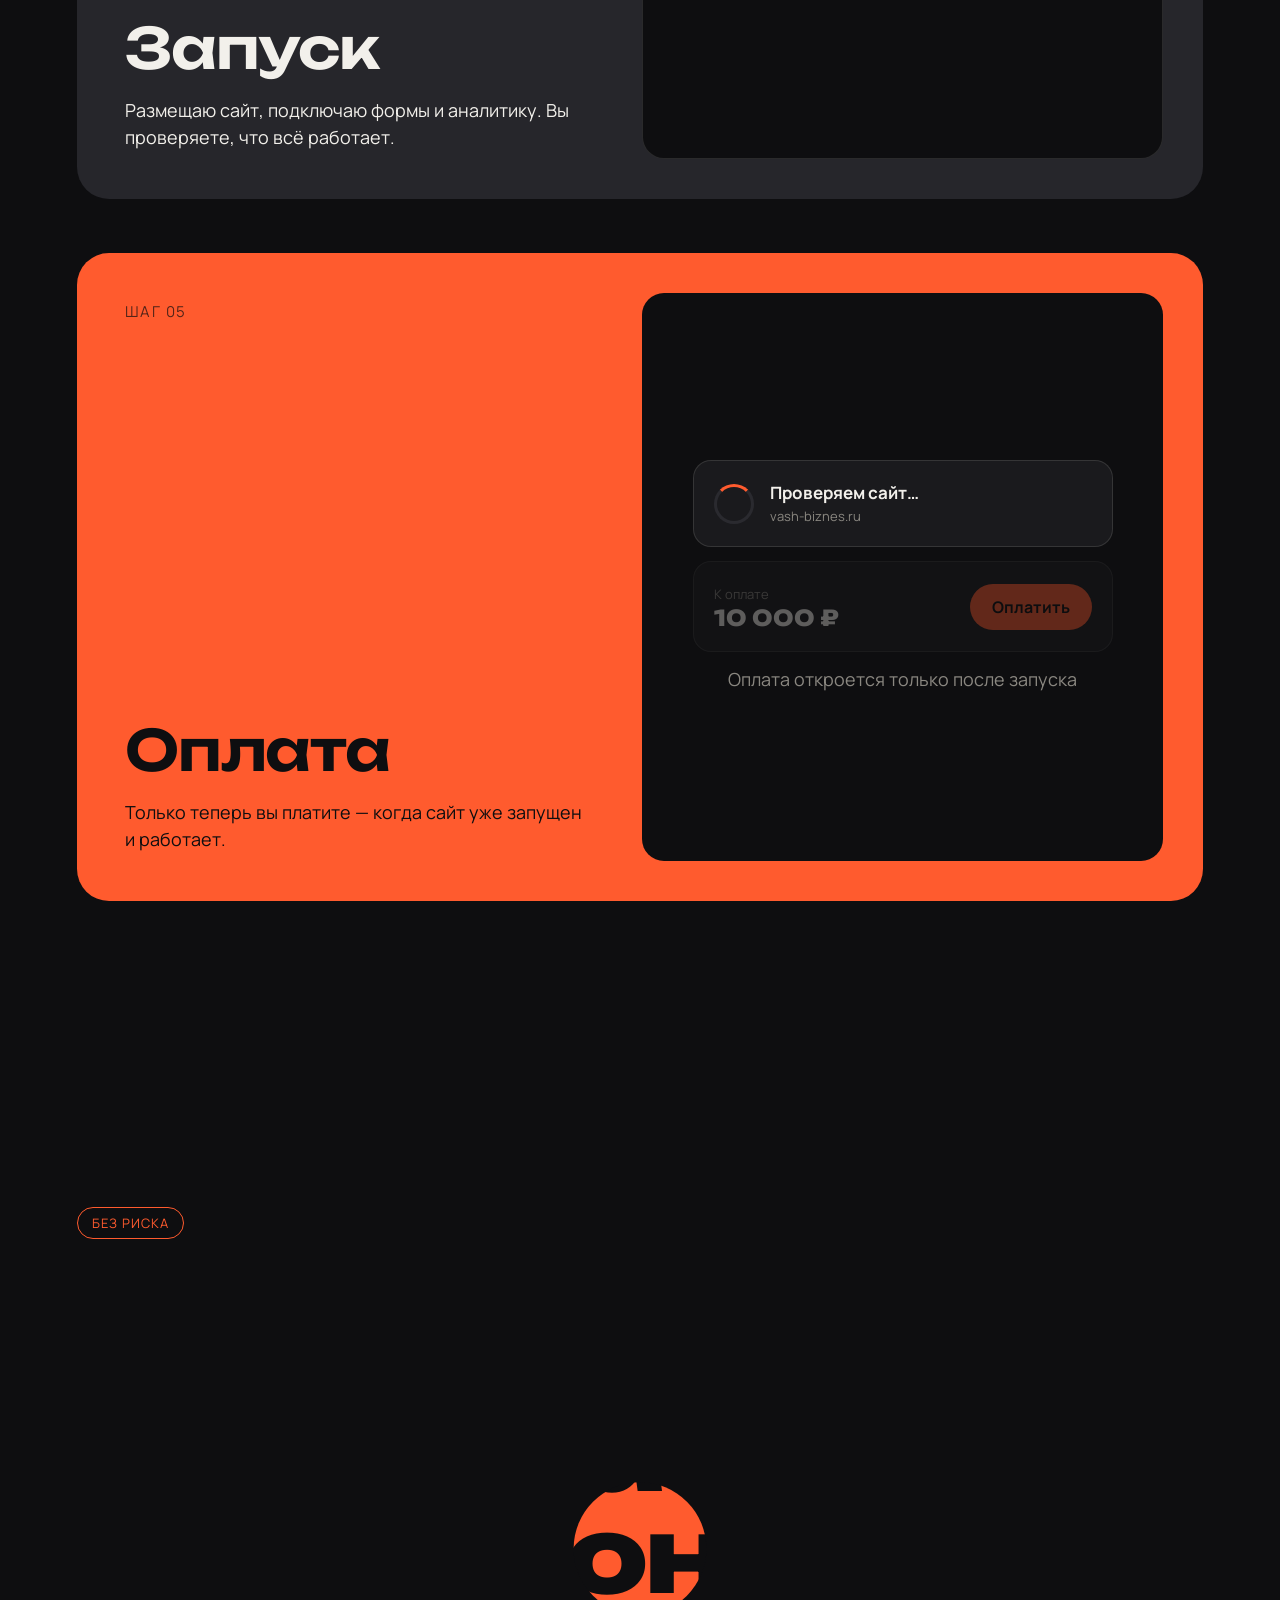
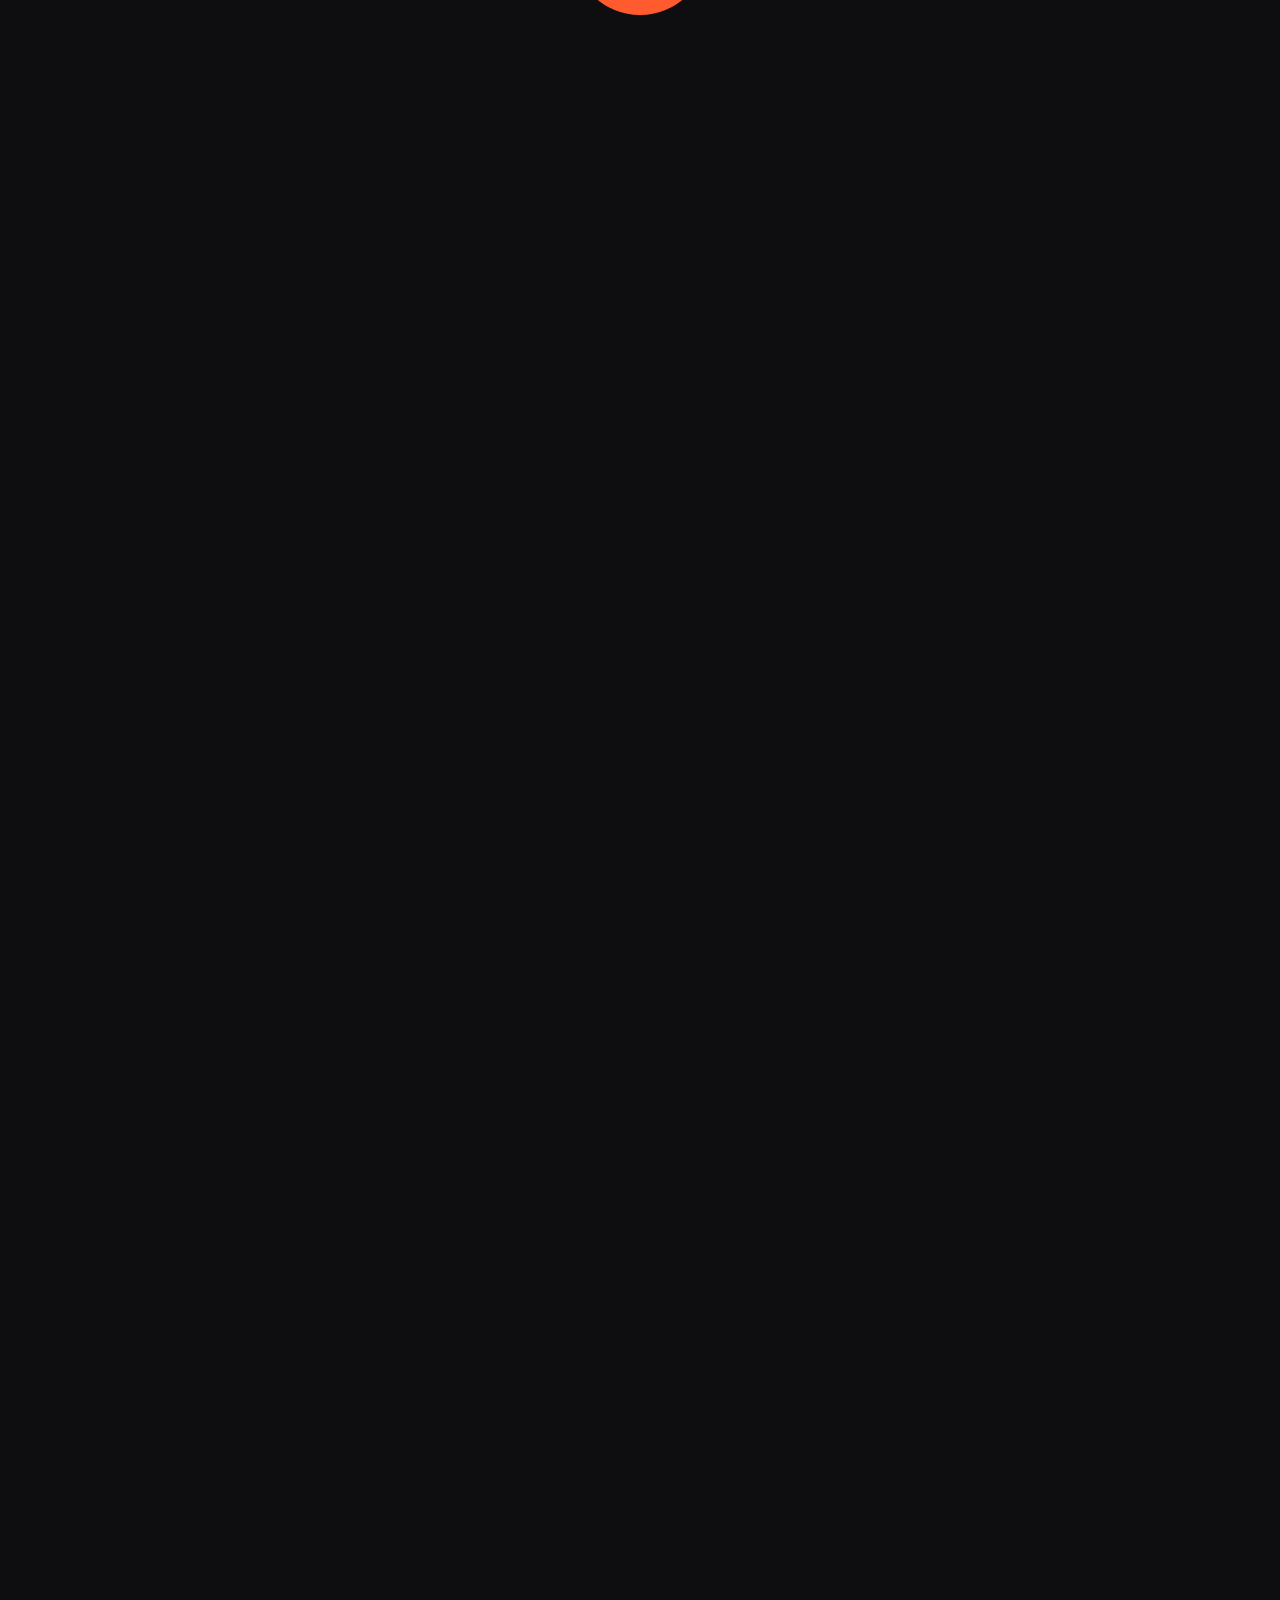
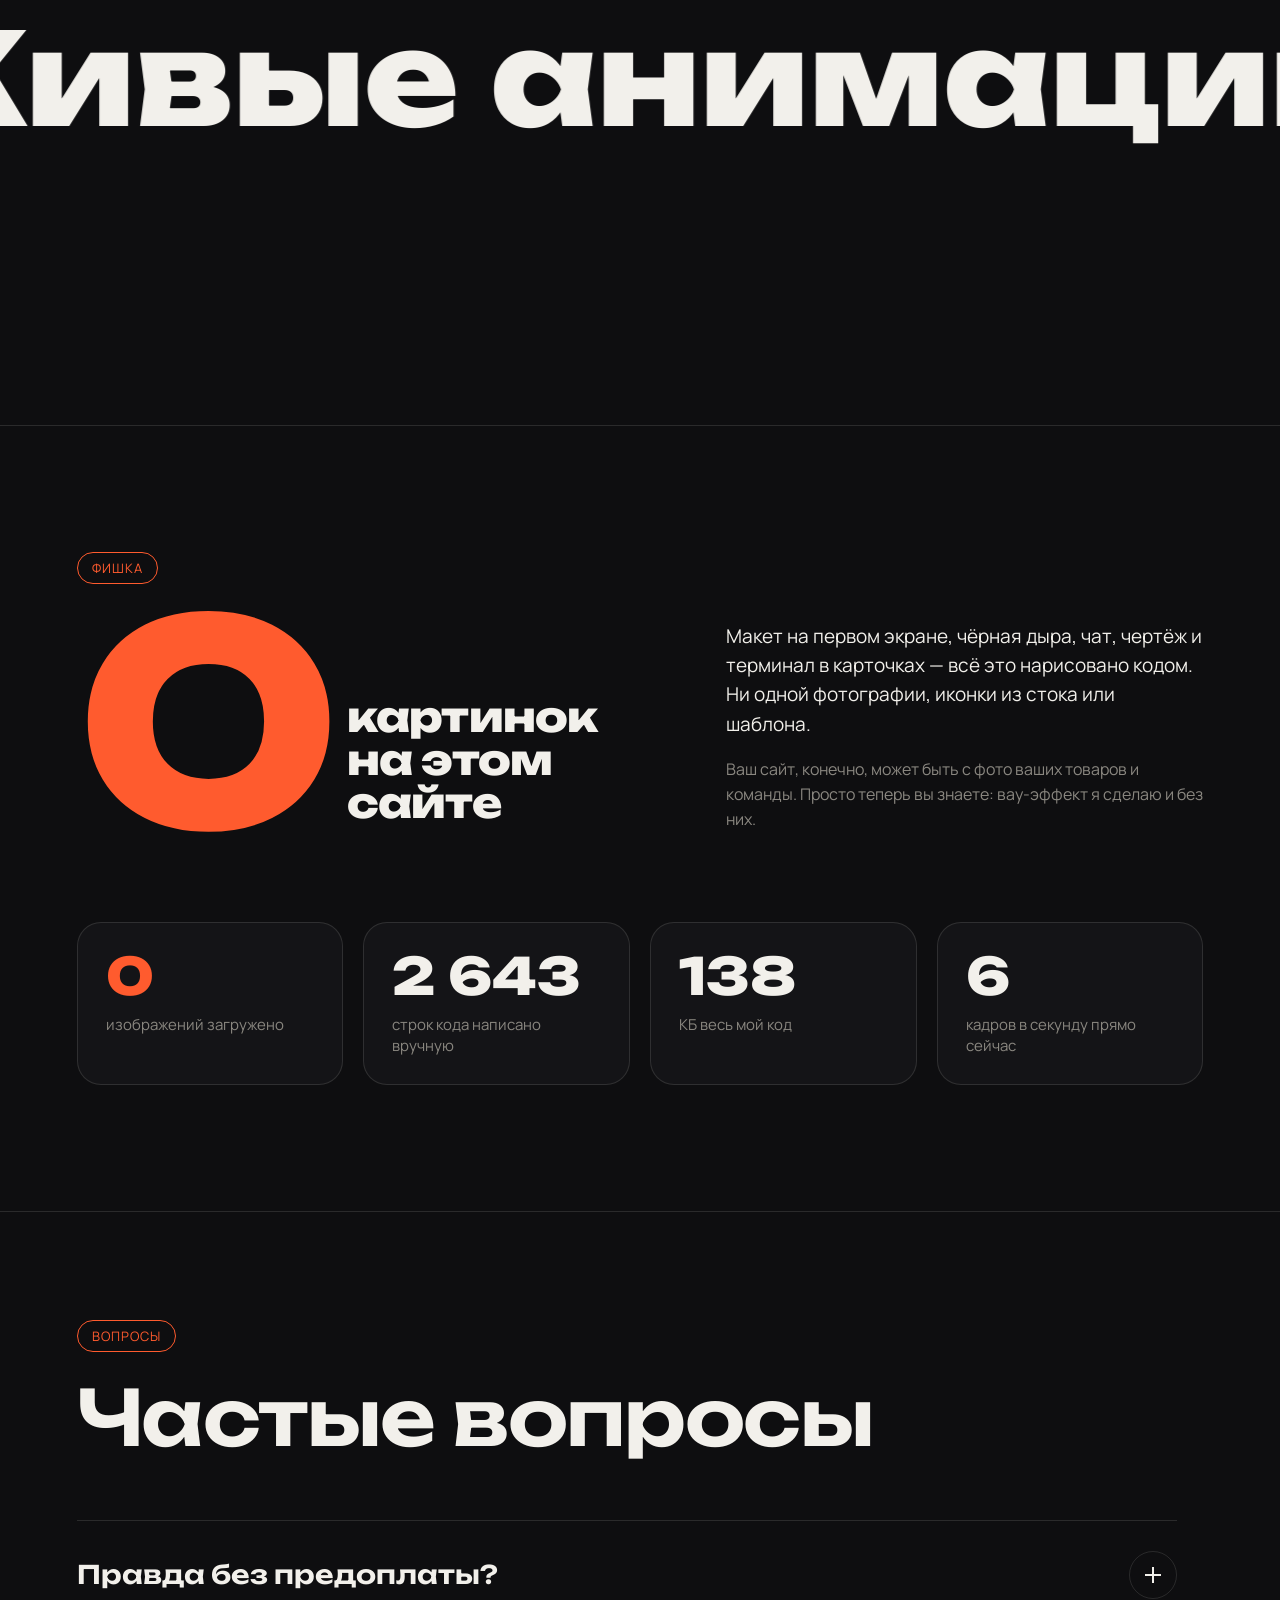
==== commit 85dd213d: "Паспорт визита в заявке: поведение, источник, устройство, ClientID Метрики Помечает заявки ботов и п" ====
--- a/index.html
+++ b/index.html
@@ -38,9 +38,9 @@
 <!-- самые нужные шрифты для первого экрана грузим сразу -->
 <link rel="preload" href="fonts/unbounded-cyrillic-800-normal.woff2" as="font" type="font/woff2" crossorigin>
 <link rel="preload" href="fonts/manrope-cyrillic-400-normal.woff2" as="font" type="font/woff2" crossorigin>
-<link rel="stylesheet" href="css/fonts.css?v=202611040720">
-<link rel="stylesheet" href="css/style.css?v=202611040720">
-<link rel="stylesheet" href="css/extras.css?v=202611040720">
+<link rel="stylesheet" href="css/fonts.css?v=202611151046">
+<link rel="stylesheet" href="css/style.css?v=202611151046">
+<link rel="stylesheet" href="css/extras.css?v=202611151046">
 </head>
 <body>
 
@@ -578,12 +578,12 @@
 <script src="vendor/gsap.min.js"></script>
 <script src="vendor/ScrollTrigger.min.js"></script>
 <script src="vendor/lenis.min.js"></script>
-<script src="js/config.js?v=202611040720"></script>
-<script src="js/preloader.js?v=202611040720"></script>
-<script src="js/hero.js?v=202611040720"></script>
-<script src="js/scenes.js?v=202611040720"></script>
-<script src="js/main.js?v=202611040720"></script>
-<script src="js/extras.js?v=202611040720"></script>
-<script src="js/metrika.js?v=202611040720"></script>
+<script src="js/config.js?v=202611151046"></script>
+<script src="js/preloader.js?v=202611151046"></script>
+<script src="js/hero.js?v=202611151046"></script>
+<script src="js/scenes.js?v=202611151046"></script>
+<script src="js/main.js?v=202611151046"></script>
+<script src="js/extras.js?v=202611151046"></script>
+<script src="js/metrika.js?v=202611151046"></script>
 </body>
 </html>
